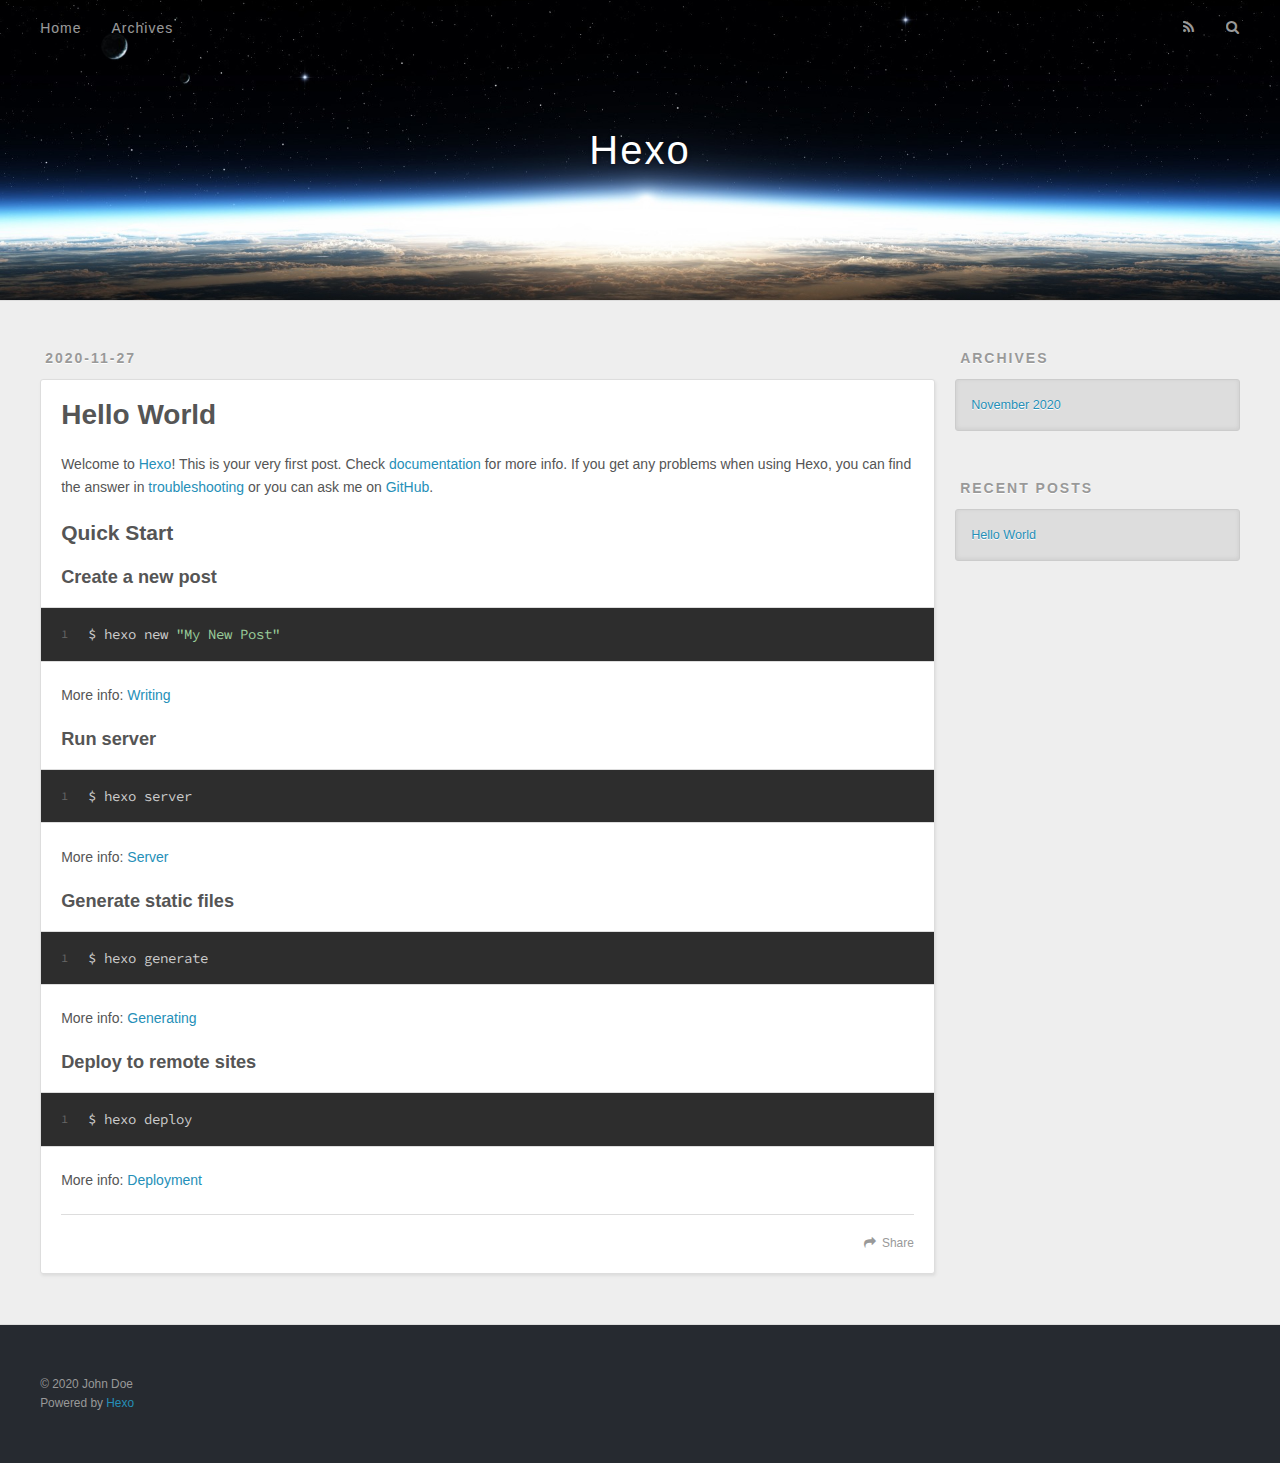
==== index.html @ a3abf8da "Site updated: 2020-11-27 11:47:50" ====
<!DOCTYPE html>
<html>
<head>
  <meta charset="utf-8">
  

  
  <title>Hexo</title>
  <meta name="viewport" content="width=device-width, initial-scale=1, maximum-scale=1">
  <meta property="og:type" content="website">
<meta property="og:title" content="Hexo">
<meta property="og:url" content="http://example.com/index.html">
<meta property="og:site_name" content="Hexo">
<meta property="og:locale" content="en_US">
<meta property="article:author" content="John Doe">
<meta name="twitter:card" content="summary">
  
    <link rel="alternate" href="/atom.xml" title="Hexo" type="application/atom+xml">
  
  
    <link rel="icon" href="/favicon.png">
  
  
    <link href="//fonts.googleapis.com/css?family=Source+Code+Pro" rel="stylesheet" type="text/css">
  
  
<link rel="stylesheet" href="/css/style.css">

<meta name="generator" content="Hexo 5.2.0"></head>

<body>
  <div id="container">
    <div id="wrap">
      <header id="header">
  <div id="banner"></div>
  <div id="header-outer" class="outer">
    <div id="header-title" class="inner">
      <h1 id="logo-wrap">
        <a href="/" id="logo">Hexo</a>
      </h1>
      
    </div>
    <div id="header-inner" class="inner">
      <nav id="main-nav">
        <a id="main-nav-toggle" class="nav-icon"></a>
        
          <a class="main-nav-link" href="/">Home</a>
        
          <a class="main-nav-link" href="/archives">Archives</a>
        
      </nav>
      <nav id="sub-nav">
        
          <a id="nav-rss-link" class="nav-icon" href="/atom.xml" title="RSS Feed"></a>
        
        <a id="nav-search-btn" class="nav-icon" title="Search"></a>
      </nav>
      <div id="search-form-wrap">
        <form action="//google.com/search" method="get" accept-charset="UTF-8" class="search-form"><input type="search" name="q" class="search-form-input" placeholder="Search"><button type="submit" class="search-form-submit">&#xF002;</button><input type="hidden" name="sitesearch" value="http://example.com"></form>
      </div>
    </div>
  </div>
</header>
      <div class="outer">
        <section id="main">
  
    <article id="post-hello-world" class="article article-type-post" itemscope itemprop="blogPost">
  <div class="article-meta">
    <a href="/2020/11/27/hello-world/" class="article-date">
  <time datetime="2020-11-27T03:25:18.544Z" itemprop="datePublished">2020-11-27</time>
</a>
    
  </div>
  <div class="article-inner">
    
    
      <header class="article-header">
        
  
    <h1 itemprop="name">
      <a class="article-title" href="/2020/11/27/hello-world/">Hello World</a>
    </h1>
  

      </header>
    
    <div class="article-entry" itemprop="articleBody">
      
        <p>Welcome to <a target="_blank" rel="noopener" href="https://hexo.io/">Hexo</a>! This is your very first post. Check <a target="_blank" rel="noopener" href="https://hexo.io/docs/">documentation</a> for more info. If you get any problems when using Hexo, you can find the answer in <a target="_blank" rel="noopener" href="https://hexo.io/docs/troubleshooting.html">troubleshooting</a> or you can ask me on <a target="_blank" rel="noopener" href="https://github.com/hexojs/hexo/issues">GitHub</a>.</p>
<h2 id="Quick-Start"><a href="#Quick-Start" class="headerlink" title="Quick Start"></a>Quick Start</h2><h3 id="Create-a-new-post"><a href="#Create-a-new-post" class="headerlink" title="Create a new post"></a>Create a new post</h3><figure class="highlight bash"><table><tr><td class="gutter"><pre><span class="line">1</span><br></pre></td><td class="code"><pre><span class="line">$ hexo new <span class="string">&quot;My New Post&quot;</span></span><br></pre></td></tr></table></figure>

<p>More info: <a target="_blank" rel="noopener" href="https://hexo.io/docs/writing.html">Writing</a></p>
<h3 id="Run-server"><a href="#Run-server" class="headerlink" title="Run server"></a>Run server</h3><figure class="highlight bash"><table><tr><td class="gutter"><pre><span class="line">1</span><br></pre></td><td class="code"><pre><span class="line">$ hexo server</span><br></pre></td></tr></table></figure>

<p>More info: <a target="_blank" rel="noopener" href="https://hexo.io/docs/server.html">Server</a></p>
<h3 id="Generate-static-files"><a href="#Generate-static-files" class="headerlink" title="Generate static files"></a>Generate static files</h3><figure class="highlight bash"><table><tr><td class="gutter"><pre><span class="line">1</span><br></pre></td><td class="code"><pre><span class="line">$ hexo generate</span><br></pre></td></tr></table></figure>

<p>More info: <a target="_blank" rel="noopener" href="https://hexo.io/docs/generating.html">Generating</a></p>
<h3 id="Deploy-to-remote-sites"><a href="#Deploy-to-remote-sites" class="headerlink" title="Deploy to remote sites"></a>Deploy to remote sites</h3><figure class="highlight bash"><table><tr><td class="gutter"><pre><span class="line">1</span><br></pre></td><td class="code"><pre><span class="line">$ hexo deploy</span><br></pre></td></tr></table></figure>

<p>More info: <a target="_blank" rel="noopener" href="https://hexo.io/docs/one-command-deployment.html">Deployment</a></p>

      
    </div>
    <footer class="article-footer">
      <a data-url="http://example.com/2020/11/27/hello-world/" data-id="ckhzpfu6b0000r4vs1lmngkfv" class="article-share-link">Share</a>
      
      
    </footer>
  </div>
  
</article>


  


</section>
        
          <aside id="sidebar">
  
    

  
    

  
    
  
    
  <div class="widget-wrap">
    <h3 class="widget-title">Archives</h3>
    <div class="widget">
      <ul class="archive-list"><li class="archive-list-item"><a class="archive-list-link" href="/archives/2020/11/">November 2020</a></li></ul>
    </div>
  </div>


  
    
  <div class="widget-wrap">
    <h3 class="widget-title">Recent Posts</h3>
    <div class="widget">
      <ul>
        
          <li>
            <a href="/2020/11/27/hello-world/">Hello World</a>
          </li>
        
      </ul>
    </div>
  </div>

  
</aside>
        
      </div>
      <footer id="footer">
  
  <div class="outer">
    <div id="footer-info" class="inner">
      &copy; 2020 John Doe<br>
      Powered by <a href="http://hexo.io/" target="_blank">Hexo</a>
    </div>
  </div>
</footer>
    </div>
    <nav id="mobile-nav">
  
    <a href="/" class="mobile-nav-link">Home</a>
  
    <a href="/archives" class="mobile-nav-link">Archives</a>
  
</nav>
    

<script src="//ajax.googleapis.com/ajax/libs/jquery/2.0.3/jquery.min.js"></script>


  
<link rel="stylesheet" href="/fancybox/jquery.fancybox.css">

  
<script src="/fancybox/jquery.fancybox.pack.js"></script>




<script src="/js/script.js"></script>




  </div>
</body>
</html>
---- css/style.css ----
body {
  width: 100%;
}
body:before,
body:after {
  content: "";
  display: table;
}
body:after {
  clear: both;
}
html,
body,
div,
span,
applet,
object,
iframe,
h1,
h2,
h3,
h4,
h5,
h6,
p,
blockquote,
pre,
a,
abbr,
acronym,
address,
big,
cite,
code,
del,
dfn,
em,
img,
ins,
kbd,
q,
s,
samp,
small,
strike,
strong,
sub,
sup,
tt,
var,
dl,
dt,
dd,
ol,
ul,
li,
fieldset,
form,
label,
legend,
table,
caption,
tbody,
tfoot,
thead,
tr,
th,
td {
  margin: 0;
  padding: 0;
  border: 0;
  outline: 0;
  font-weight: inherit;
  font-style: inherit;
  font-family: inherit;
  font-size: 100%;
  vertical-align: baseline;
}
body {
  line-height: 1;
  color: #000;
  background: #fff;
}
ol,
ul {
  list-style: none;
}
table {
  border-collapse: separate;
  border-spacing: 0;
  vertical-align: middle;
}
caption,
th,
td {
  text-align: left;
  font-weight: normal;
  vertical-align: middle;
}
a img {
  border: none;
}
input,
button {
  margin: 0;
  padding: 0;
}
input::-moz-focus-inner,
button::-moz-focus-inner {
  border: 0;
  padding: 0;
}
@font-face {
  font-family: FontAwesome;
  font-style: normal;
  font-weight: normal;
  src: url("fonts/fontawesome-webfont.eot?v=#4.0.3");
  src: url("fonts/fontawesome-webfont.eot?#iefix&v=#4.0.3") format("embedded-opentype"), url("fonts/fontawesome-webfont.woff?v=#4.0.3") format("woff"), url("fonts/fontawesome-webfont.ttf?v=#4.0.3") format("truetype"), url("fonts/fontawesome-webfont.svg#fontawesomeregular?v=#4.0.3") format("svg");
}
html,
body,
#container {
  height: 100%;
}
body {
  background: #eee;
  font: 14px -apple-system, BlinkMacSystemFont, "Segoe UI", "Roboto", "Oxygen", "Ubuntu", "Cantarell", "Fira Sans", "Droid Sans", "Helvetica Neue", sans-serif;
  -webkit-text-size-adjust: 100%;
}
.outer {
  max-width: 1220px;
  margin: 0 auto;
  padding: 0 20px;
}
.outer:before,
.outer:after {
  content: "";
  display: table;
}
.outer:after {
  clear: both;
}
.inner {
  display: inline;
  float: left;
  width: 98.33333333333333%;
  margin: 0 0.833333333333333%;
}
.left,
.alignleft {
  float: left;
}
.right,
.alignright {
  float: right;
}
.clear {
  clear: both;
}
#container {
  position: relative;
}
.mobile-nav-on {
  overflow: hidden;
}
#wrap {
  height: 100%;
  width: 100%;
  position: absolute;
  top: 0;
  left: 0;
  -webkit-transition: 0.2s ease-out;
  -moz-transition: 0.2s ease-out;
  -ms-transition: 0.2s ease-out;
  transition: 0.2s ease-out;
  z-index: 1;
  background: #eee;
}
.mobile-nav-on #wrap {
  left: 280px;
}
@media screen and (min-width: 768px) {
  #main {
    display: inline;
    float: left;
    width: 73.33333333333333%;
    margin: 0 0.833333333333333%;
  }
}
.article-date,
.article-category-link,
.archive-year,
.widget-title {
  text-decoration: none;
  text-transform: uppercase;
  letter-spacing: 2px;
  color: #999;
  margin-bottom: 1em;
  margin-left: 5px;
  line-height: 1em;
  text-shadow: 0 1px #fff;
  font-weight: bold;
}
.article-inner,
.archive-article-inner {
  background: #fff;
  -webkit-box-shadow: 1px 2px 3px #ddd;
  box-shadow: 1px 2px 3px #ddd;
  border: 1px solid #ddd;
  border-radius: 3px;
}
.article-entry h1,
.widget h1 {
  font-size: 2em;
}
.article-entry h2,
.widget h2 {
  font-size: 1.5em;
}
.article-entry h3,
.widget h3 {
  font-size: 1.3em;
}
.article-entry h4,
.widget h4 {
  font-size: 1.2em;
}
.article-entry h5,
.widget h5 {
  font-size: 1em;
}
.article-entry h6,
.widget h6 {
  font-size: 1em;
  color: #999;
}
.article-entry hr,
.widget hr {
  border: 1px dashed #ddd;
}
.article-entry strong,
.widget strong {
  font-weight: bold;
}
.article-entry em,
.widget em,
.article-entry cite,
.widget cite {
  font-style: italic;
}
.article-entry sup,
.widget sup,
.article-entry sub,
.widget sub {
  font-size: 0.75em;
  line-height: 0;
  position: relative;
  vertical-align: baseline;
}
.article-entry sup,
.widget sup {
  top: -0.5em;
}
.article-entry sub,
.widget sub {
  bottom: -0.2em;
}
.article-entry small,
.widget small {
  font-size: 0.85em;
}
.article-entry acronym,
.widget acronym,
.article-entry abbr,
.widget abbr {
  border-bottom: 1px dotted;
}
.article-entry ul,
.widget ul,
.article-entry ol,
.widget ol,
.article-entry dl,
.widget dl {
  margin: 0 20px;
  line-height: 1.6em;
}
.article-entry ul ul,
.widget ul ul,
.article-entry ol ul,
.widget ol ul,
.article-entry ul ol,
.widget ul ol,
.article-entry ol ol,
.widget ol ol {
  margin-top: 0;
  margin-bottom: 0;
}
.article-entry ul,
.widget ul {
  list-style: disc;
}
.article-entry ol,
.widget ol {
  list-style: decimal;
}
.article-entry dt,
.widget dt {
  font-weight: bold;
}
#header {
  height: 300px;
  position: relative;
  border-bottom: 1px solid #ddd;
}
#header:before,
#header:after {
  content: "";
  position: absolute;
  left: 0;
  right: 0;
  height: 40px;
}
#header:before {
  top: 0;
  background: -webkit-linear-gradient(rgba(0,0,0,0.2), transparent);
  background: -moz-linear-gradient(rgba(0,0,0,0.2), transparent);
  background: -ms-linear-gradient(rgba(0,0,0,0.2), transparent);
  background: linear-gradient(rgba(0,0,0,0.2), transparent);
}
#header:after {
  bottom: 0;
  background: -webkit-linear-gradient(transparent, rgba(0,0,0,0.2));
  background: -moz-linear-gradient(transparent, rgba(0,0,0,0.2));
  background: -ms-linear-gradient(transparent, rgba(0,0,0,0.2));
  background: linear-gradient(transparent, rgba(0,0,0,0.2));
}
#header-outer {
  height: 100%;
  position: relative;
}
#header-inner {
  position: relative;
  overflow: hidden;
}
#banner {
  position: absolute;
  top: 0;
  left: 0;
  width: 100%;
  height: 100%;
  background: url("images/banner.jpg") center #000;
  -webkit-background-size: cover;
  -moz-background-size: cover;
  background-size: cover;
  z-index: -1;
}
#header-title {
  text-align: center;
  height: 40px;
  position: absolute;
  top: 50%;
  left: 0;
  margin-top: -20px;
}
#logo,
#subtitle {
  text-decoration: none;
  color: #fff;
  font-weight: 300;
  text-shadow: 0 1px 4px rgba(0,0,0,0.3);
}
#logo {
  font-size: 40px;
  line-height: 40px;
  letter-spacing: 2px;
}
#subtitle {
  font-size: 16px;
  line-height: 16px;
  letter-spacing: 1px;
}
#subtitle-wrap {
  margin-top: 16px;
}
#main-nav {
  float: left;
  margin-left: -15px;
}
.nav-icon,
.main-nav-link {
  float: left;
  color: #fff;
  opacity: 0.6;
  text-decoration: none;
  text-shadow: 0 1px rgba(0,0,0,0.2);
  -webkit-transition: opacity 0.2s;
  -moz-transition: opacity 0.2s;
  -ms-transition: opacity 0.2s;
  transition: opacity 0.2s;
  display: block;
  padding: 20px 15px;
}
.nav-icon:hover,
.main-nav-link:hover {
  opacity: 1;
}
.nav-icon {
  font-family: FontAwesome;
  text-align: center;
  font-size: 14px;
  width: 14px;
  height: 14px;
  padding: 20px 15px;
  position: relative;
  cursor: pointer;
}
.main-nav-link {
  font-weight: 300;
  letter-spacing: 1px;
}
@media screen and (max-width: 479px) {
  .main-nav-link {
    display: none;
  }
}
#main-nav-toggle {
  display: none;
}
#main-nav-toggle:before {
  content: "\f0c9";
}
@media screen and (max-width: 479px) {
  #main-nav-toggle {
    display: block;
  }
}
#sub-nav {
  float: right;
  margin-right: -15px;
}
#nav-rss-link:before {
  content: "\f09e";
}
#nav-search-btn:before {
  content: "\f002";
}
#search-form-wrap {
  position: absolute;
  top: 15px;
  width: 150px;
  height: 30px;
  right: -150px;
  opacity: 0;
  -webkit-transition: 0.2s ease-out;
  -moz-transition: 0.2s ease-out;
  -ms-transition: 0.2s ease-out;
  transition: 0.2s ease-out;
}
#search-form-wrap.on {
  opacity: 1;
  right: 0;
}
@media screen and (max-width: 479px) {
  #search-form-wrap {
    width: 100%;
    right: -100%;
  }
}
.search-form {
  position: absolute;
  top: 0;
  left: 0;
  right: 0;
  background: #fff;
  padding: 5px 15px;
  border-radius: 15px;
  -webkit-box-shadow: 0 0 10px rgba(0,0,0,0.3);
  box-shadow: 0 0 10px rgba(0,0,0,0.3);
}
.search-form-input {
  border: none;
  background: none;
  color: #555;
  width: 100%;
  font: 13px -apple-system, BlinkMacSystemFont, "Segoe UI", "Roboto", "Oxygen", "Ubuntu", "Cantarell", "Fira Sans", "Droid Sans", "Helvetica Neue", sans-serif;
  outline: none;
}
.search-form-input::-webkit-search-results-decoration,
.search-form-input::-webkit-search-cancel-button {
  -webkit-appearance: none;
}
.search-form-submit {
  position: absolute;
  top: 50%;
  right: 10px;
  margin-top: -7px;
  font: 13px FontAwesome;
  border: none;
  background: none;
  color: #bbb;
  cursor: pointer;
}
.search-form-submit:hover,
.search-form-submit:focus {
  color: #777;
}
.article {
  margin: 50px 0;
}
.article-inner {
  overflow: hidden;
}
.article-meta:before,
.article-meta:after {
  content: "";
  display: table;
}
.article-meta:after {
  clear: both;
}
.article-date {
  float: left;
}
.article-category {
  float: left;
  line-height: 1em;
  color: #ccc;
  text-shadow: 0 1px #fff;
  margin-left: 8px;
}
.article-category:before {
  content: "\2022";
}
.article-category-link {
  margin: 0 12px 1em;
}
.article-header {
  padding: 20px 20px 0;
}
.article-title {
  text-decoration: none;
  font-size: 2em;
  font-weight: bold;
  color: #555;
  line-height: 1.1em;
  -webkit-transition: color 0.2s;
  -moz-transition: color 0.2s;
  -ms-transition: color 0.2s;
  transition: color 0.2s;
}
a.article-title:hover {
  color: #258fb8;
}
.article-entry {
  color: #555;
  padding: 0 20px;
}
.article-entry:before,
.article-entry:after {
  content: "";
  display: table;
}
.article-entry:after {
  clear: both;
}
.article-entry p,
.article-entry table {
  line-height: 1.6em;
  margin: 1.6em 0;
}
.article-entry h1,
.article-entry h2,
.article-entry h3,
.article-entry h4,
.article-entry h5,
.article-entry h6 {
  font-weight: bold;
}
.article-entry h1,
.article-entry h2,
.article-entry h3,
.article-entry h4,
.article-entry h5,
.article-entry h6 {
  line-height: 1.1em;
  margin: 1.1em 0;
}
.article-entry a {
  color: #258fb8;
  text-decoration: none;
}
.article-entry a:hover {
  text-decoration: underline;
}
.article-entry ul,
.article-entry ol,
.article-entry dl {
  margin-top: 1.6em;
  margin-bottom: 1.6em;
}
.article-entry img,
.article-entry video {
  max-width: 100%;
  height: auto;
  display: block;
  margin: auto;
}
.article-entry iframe {
  border: none;
}
.article-entry table {
  width: 100%;
  border-collapse: collapse;
  border-spacing: 0;
}
.article-entry th {
  font-weight: bold;
  border-bottom: 3px solid #ddd;
  padding-bottom: 0.5em;
}
.article-entry td {
  border-bottom: 1px solid #ddd;
  padding: 10px 0;
}
.article-entry blockquote {
  font-family: Georgia, "Times New Roman", serif;
  font-size: 1.4em;
  margin: 1.6em 20px;
  text-align: center;
}
.article-entry blockquote footer {
  font-size: 14px;
  margin: 1.6em 0;
  font-family: -apple-system, BlinkMacSystemFont, "Segoe UI", "Roboto", "Oxygen", "Ubuntu", "Cantarell", "Fira Sans", "Droid Sans", "Helvetica Neue", sans-serif;
}
.article-entry blockquote footer cite:before {
  content: "—";
  padding: 0 0.5em;
}
.article-entry .pullquote {
  text-align: left;
  width: 45%;
  margin: 0;
}
.article-entry .pullquote.left {
  margin-left: 0.5em;
  margin-right: 1em;
}
.article-entry .pullquote.right {
  margin-right: 0.5em;
  margin-left: 1em;
}
.article-entry .caption {
  color: #999;
  display: block;
  font-size: 0.9em;
  margin-top: 0.5em;
  position: relative;
  text-align: center;
}
.article-entry .video-container {
  position: relative;
  padding-top: 56.25%;
  height: 0;
  overflow: hidden;
}
.article-entry .video-container iframe,
.article-entry .video-container object,
.article-entry .video-container embed {
  position: absolute;
  top: 0;
  left: 0;
  width: 100%;
  height: 100%;
  margin-top: 0;
}
.article-more-link a {
  display: inline-block;
  line-height: 1em;
  padding: 6px 15px;
  border-radius: 15px;
  background: #eee;
  color: #999;
  text-shadow: 0 1px #fff;
  text-decoration: none;
}
.article-more-link a:hover {
  background: #258fb8;
  color: #fff;
  text-decoration: none;
  text-shadow: 0 1px #1e7293;
}
.article-footer {
  font-size: 0.85em;
  line-height: 1.6em;
  border-top: 1px solid #ddd;
  padding-top: 1.6em;
  margin: 0 20px 20px;
}
.article-footer:before,
.article-footer:after {
  content: "";
  display: table;
}
.article-footer:after {
  clear: both;
}
.article-footer a {
  color: #999;
  text-decoration: none;
}
.article-footer a:hover {
  color: #555;
}
.article-tag-list-item {
  float: left;
  margin-right: 10px;
}
.article-tag-list-link:before {
  content: "#";
}
.article-comment-link {
  float: right;
}
.article-comment-link:before {
  content: "\f075";
  font-family: FontAwesome;
  padding-right: 8px;
}
.article-share-link {
  cursor: pointer;
  float: right;
  margin-left: 20px;
}
.article-share-link:before {
  content: "\f064";
  font-family: FontAwesome;
  padding-right: 6px;
}
#article-nav {
  position: relative;
}
#article-nav:before,
#article-nav:after {
  content: "";
  display: table;
}
#article-nav:after {
  clear: both;
}
@media screen and (min-width: 768px) {
  #article-nav {
    margin: 50px 0;
  }
  #article-nav:before {
    width: 8px;
    height: 8px;
    position: absolute;
    top: 50%;
    left: 50%;
    margin-top: -4px;
    margin-left: -4px;
    content: "";
    border-radius: 50%;
    background: #ddd;
    -webkit-box-shadow: 0 1px 2px #fff;
    box-shadow: 0 1px 2px #fff;
  }
}
.article-nav-link-wrap {
  text-decoration: none;
  text-shadow: 0 1px #fff;
  color: #999;
  -webkit-box-sizing: border-box;
  -moz-box-sizing: border-box;
  box-sizing: border-box;
  margin-top: 50px;
  text-align: center;
  display: block;
}
.article-nav-link-wrap:hover {
  color: #555;
}
@media screen and (min-width: 768px) {
  .article-nav-link-wrap {
    width: 50%;
    margin-top: 0;
  }
}
@media screen and (min-width: 768px) {
  #article-nav-newer {
    float: left;
    text-align: right;
    padding-right: 20px;
  }
}
@media screen and (min-width: 768px) {
  #article-nav-older {
    float: right;
    text-align: left;
    padding-left: 20px;
  }
}
.article-nav-caption {
  text-transform: uppercase;
  letter-spacing: 2px;
  color: #ddd;
  line-height: 1em;
  font-weight: bold;
}
#article-nav-newer .article-nav-caption {
  margin-right: -2px;
}
.article-nav-title {
  font-size: 0.85em;
  line-height: 1.6em;
  margin-top: 0.5em;
}
.article-share-box {
  position: absolute;
  display: none;
  background: #fff;
  -webkit-box-shadow: 1px 2px 10px rgba(0,0,0,0.2);
  box-shadow: 1px 2px 10px rgba(0,0,0,0.2);
  border-radius: 3px;
  margin-left: -145px;
  overflow: hidden;
  z-index: 1;
}
.article-share-box.on {
  display: block;
}
.article-share-input {
  width: 100%;
  background: none;
  -webkit-box-sizing: border-box;
  -moz-box-sizing: border-box;
  box-sizing: border-box;
  font: 14px -apple-system, BlinkMacSystemFont, "Segoe UI", "Roboto", "Oxygen", "Ubuntu", "Cantarell", "Fira Sans", "Droid Sans", "Helvetica Neue", sans-serif;
  padding: 0 15px;
  color: #555;
  outline: none;
  border: 1px solid #ddd;
  border-radius: 3px 3px 0 0;
  height: 36px;
  line-height: 36px;
}
.article-share-links {
  background: #eee;
}
.article-share-links:before,
.article-share-links:after {
  content: "";
  display: table;
}
.article-share-links:after {
  clear: both;
}
.article-share-twitter,
.article-share-facebook,
.article-share-pinterest,
.article-share-google {
  width: 50px;
  height: 36px;
  display: block;
  float: left;
  position: relative;
  color: #999;
  text-shadow: 0 1px #fff;
}
.article-share-twitter:before,
.article-share-facebook:before,
.article-share-pinterest:before,
.article-share-google:before {
  font-size: 20px;
  font-family: FontAwesome;
  width: 20px;
  height: 20px;
  position: absolute;
  top: 50%;
  left: 50%;
  margin-top: -10px;
  margin-left: -10px;
  text-align: center;
}
.article-share-twitter:hover,
.article-share-facebook:hover,
.article-share-pinterest:hover,
.article-share-google:hover {
  color: #fff;
}
.article-share-twitter:before {
  content: "\f099";
}
.article-share-twitter:hover {
  background: #00aced;
  text-shadow: 0 1px #008abe;
}
.article-share-facebook:before {
  content: "\f09a";
}
.article-share-facebook:hover {
  background: #3b5998;
  text-shadow: 0 1px #2f477a;
}
.article-share-pinterest:before {
  content: "\f0d2";
}
.article-share-pinterest:hover {
  background: #cb2027;
  text-shadow: 0 1px #a21a1f;
}
.article-share-google:before {
  content: "\f0d5";
}
.article-share-google:hover {
  background: #dd4b39;
  text-shadow: 0 1px #be3221;
}
.article-gallery {
  background: #000;
  position: relative;
}
.article-gallery-photos {
  position: relative;
  overflow: hidden;
}
.article-gallery-img {
  display: none;
  max-width: 100%;
}
.article-gallery-img:first-child {
  display: block;
}
.article-gallery-img.loaded {
  position: absolute;
  display: block;
}
.article-gallery-img img {
  display: block;
  max-width: 100%;
  margin: 0 auto;
}
#comments {
  background: #fff;
  -webkit-box-shadow: 1px 2px 3px #ddd;
  box-shadow: 1px 2px 3px #ddd;
  padding: 20px;
  border: 1px solid #ddd;
  border-radius: 3px;
  margin: 50px 0;
}
#comments a {
  color: #258fb8;
}
.archives-wrap {
  margin: 50px 0;
}
.archives:before,
.archives:after {
  content: "";
  display: table;
}
.archives:after {
  clear: both;
}
.archive-year-wrap {
  margin-bottom: 1em;
}
.archives {
  -webkit-column-gap: 10px;
  -moz-column-gap: 10px;
  column-gap: 10px;
}
@media screen and (min-width: 480px) and (max-width: 767px) {
  .archives {
    -webkit-column-count: 2;
    -moz-column-count: 2;
    column-count: 2;
  }
}
@media screen and (min-width: 768px) {
  .archives {
    -webkit-column-count: 3;
    -moz-column-count: 3;
    column-count: 3;
  }
}
.archive-article {
  -webkit-column-break-inside: avoid;
  page-break-inside: avoid;
  overflow: hidden;
  break-inside: avoid-column;
}
.archive-article-inner {
  padding: 10px;
  margin-bottom: 15px;
}
.archive-article-title {
  text-decoration: none;
  font-weight: bold;
  color: #555;
  -webkit-transition: color 0.2s;
  -moz-transition: color 0.2s;
  -ms-transition: color 0.2s;
  transition: color 0.2s;
  line-height: 1.6em;
}
.archive-article-title:hover {
  color: #258fb8;
}
.archive-article-footer {
  margin-top: 1em;
}
.archive-article-date {
  color: #999;
  text-decoration: none;
  font-size: 0.85em;
  line-height: 1em;
  margin-bottom: 0.5em;
  display: block;
}
#page-nav {
  margin: 50px auto;
  background: #fff;
  -webkit-box-shadow: 1px 2px 3px #ddd;
  box-shadow: 1px 2px 3px #ddd;
  border: 1px solid #ddd;
  border-radius: 3px;
  text-align: center;
  color: #999;
  overflow: hidden;
}
#page-nav:before,
#page-nav:after {
  content: "";
  display: table;
}
#page-nav:after {
  clear: both;
}
#page-nav a,
#page-nav span {
  padding: 10px 20px;
  line-height: 1;
  height: 2ex;
}
#page-nav a {
  color: #999;
  text-decoration: none;
}
#page-nav a:hover {
  background: #999;
  color: #fff;
}
#page-nav .prev {
  float: left;
}
#page-nav .next {
  float: right;
}
#page-nav .page-number {
  display: inline-block;
}
@media screen and (max-width: 479px) {
  #page-nav .page-number {
    display: none;
  }
}
#page-nav .current {
  color: #555;
  font-weight: bold;
}
#page-nav .space {
  color: #ddd;
}
#footer {
  background: #262a30;
  padding: 50px 0;
  border-top: 1px solid #ddd;
  color: #999;
}
#footer a {
  color: #258fb8;
  text-decoration: none;
}
#footer a:hover {
  text-decoration: underline;
}
#footer-info {
  line-height: 1.6em;
  font-size: 0.85em;
}
.article-entry pre,
.article-entry .highlight {
  background: #2d2d2d;
  margin: 0 -20px;
  padding: 15px 20px;
  border-style: solid;
  border-color: #ddd;
  border-width: 1px 0;
  overflow: auto;
  color: #ccc;
  line-height: 22.400000000000002px;
}
.article-entry .highlight .gutter pre,
.article-entry .gist .gist-file .gist-data .line-numbers {
  color: #666;
  font-size: 0.85em;
}
.article-entry pre,
.article-entry code {
  font-family: "Source Code Pro", Consolas, Monaco, Menlo, Consolas, monospace;
}
.article-entry code {
  background: #eee;
  text-shadow: 0 1px #fff;
  padding: 0 0.3em;
}
.article-entry pre code {
  background: none;
  text-shadow: none;
  padding: 0;
}
.article-entry .highlight pre {
  border: none;
  margin: 0;
  padding: 0;
}
.article-entry .highlight table {
  margin: 0;
  width: auto;
}
.article-entry .highlight td {
  border: none;
  padding: 0;
}
.article-entry .highlight figcaption {
  font-size: 0.85em;
  color: #999;
  line-height: 1em;
  margin-bottom: 1em;
}
.article-entry .highlight figcaption:before,
.article-entry .highlight figcaption:after {
  content: "";
  display: table;
}
.article-entry .highlight figcaption:after {
  clear: both;
}
.article-entry .highlight figcaption a {
  float: right;
}
.article-entry .highlight .gutter pre {
  text-align: right;
  padding-right: 20px;
}
.article-entry .highlight .line {
  height: 22.400000000000002px;
}
.article-entry .highlight .line.marked {
  background: #515151;
}
.article-entry .gist {
  margin: 0 -20px;
  border-style: solid;
  border-color: #ddd;
  border-width: 1px 0;
  background: #2d2d2d;
  padding: 15px 20px 15px 0;
}
.article-entry .gist .gist-file {
  border: none;
  font-family: "Source Code Pro", Consolas, Monaco, Menlo, Consolas, monospace;
  margin: 0;
}
.article-entry .gist .gist-file .gist-data {
  background: none;
  border: none;
}
.article-entry .gist .gist-file .gist-data .line-numbers {
  background: none;
  border: none;
  padding: 0 20px 0 0;
}
.article-entry .gist .gist-file .gist-data .line-data {
  padding: 0 !important;
}
.article-entry .gist .gist-file .highlight {
  margin: 0;
  padding: 0;
  border: none;
}
.article-entry .gist .gist-file .gist-meta {
  background: #2d2d2d;
  color: #999;
  font: 0.85em -apple-system, BlinkMacSystemFont, "Segoe UI", "Roboto", "Oxygen", "Ubuntu", "Cantarell", "Fira Sans", "Droid Sans", "Helvetica Neue", sans-serif;
  text-shadow: 0 0;
  padding: 0;
  margin-top: 1em;
  margin-left: 20px;
}
.article-entry .gist .gist-file .gist-meta a {
  color: #258fb8;
  font-weight: normal;
}
.article-entry .gist .gist-file .gist-meta a:hover {
  text-decoration: underline;
}
pre .comment,
pre .title {
  color: #999;
}
pre .variable,
pre .attribute,
pre .tag,
pre .regexp,
pre .ruby .constant,
pre .xml .tag .title,
pre .xml .pi,
pre .xml .doctype,
pre .html .doctype,
pre .css .id,
pre .css .class,
pre .css .pseudo {
  color: #f2777a;
}
pre .number,
pre .preprocessor,
pre .built_in,
pre .literal,
pre .params,
pre .constant {
  color: #f99157;
}
pre .class,
pre .ruby .class .title,
pre .css .rules .attribute {
  color: #9c9;
}
pre .string,
pre .value,
pre .inheritance,
pre .header,
pre .ruby .symbol,
pre .xml .cdata {
  color: #9c9;
}
pre .css .hexcolor {
  color: #6cc;
}
pre .function,
pre .python .decorator,
pre .python .title,
pre .ruby .function .title,
pre .ruby .title .keyword,
pre .perl .sub,
pre .javascript .title,
pre .coffeescript .title {
  color: #69c;
}
pre .keyword,
pre .javascript .function {
  color: #c9c;
}
@media screen and (max-width: 479px) {
  #mobile-nav {
    position: absolute;
    top: 0;
    left: 0;
    width: 280px;
    height: 100%;
    background: #191919;
    border-right: 1px solid #fff;
  }
}
@media screen and (max-width: 479px) {
  .mobile-nav-link {
    display: block;
    color: #999;
    text-decoration: none;
    padding: 15px 20px;
    font-weight: bold;
  }
  .mobile-nav-link:hover {
    color: #fff;
  }
}
@media screen and (min-width: 768px) {
  #sidebar {
    display: inline;
    float: left;
    width: 23.333333333333332%;
    margin: 0 0.833333333333333%;
  }
}
.widget-wrap {
  margin: 50px 0;
}
.widget {
  color: #777;
  text-shadow: 0 1px #fff;
  background: #ddd;
  -webkit-box-shadow: 0 -1px 4px #ccc inset;
  box-shadow: 0 -1px 4px #ccc inset;
  border: 1px solid #ccc;
  padding: 15px;
  border-radius: 3px;
}
.widget a {
  color: #258fb8;
  text-decoration: none;
}
.widget a:hover {
  text-decoration: underline;
}
.widget ul ul,
.widget ol ul,
.widget dl ul,
.widget ul ol,
.widget ol ol,
.widget dl ol,
.widget ul dl,
.widget ol dl,
.widget dl dl {
  margin-left: 15px;
  list-style: disc;
}
.widget {
  line-height: 1.6em;
  word-wrap: break-word;
  font-size: 0.9em;
}
.widget ul,
.widget ol {
  list-style: none;
  margin: 0;
}
.widget ul ul,
.widget ol ul,
.widget ul ol,
.widget ol ol {
  margin: 0 20px;
}
.widget ul ul,
.widget ol ul {
  list-style: disc;
}
.widget ul ol,
.widget ol ol {
  list-style: decimal;
}
.category-list-count,
.tag-list-count,
.archive-list-count {
  padding-left: 5px;
  color: #999;
  font-size: 0.85em;
}
.category-list-count:before,
.tag-list-count:before,
.archive-list-count:before {
  content: "(";
}
.category-list-count:after,
.tag-list-count:after,
.archive-list-count:after {
  content: ")";
}
.tagcloud a {
  margin-right: 5px;
  display: inline-block;
}
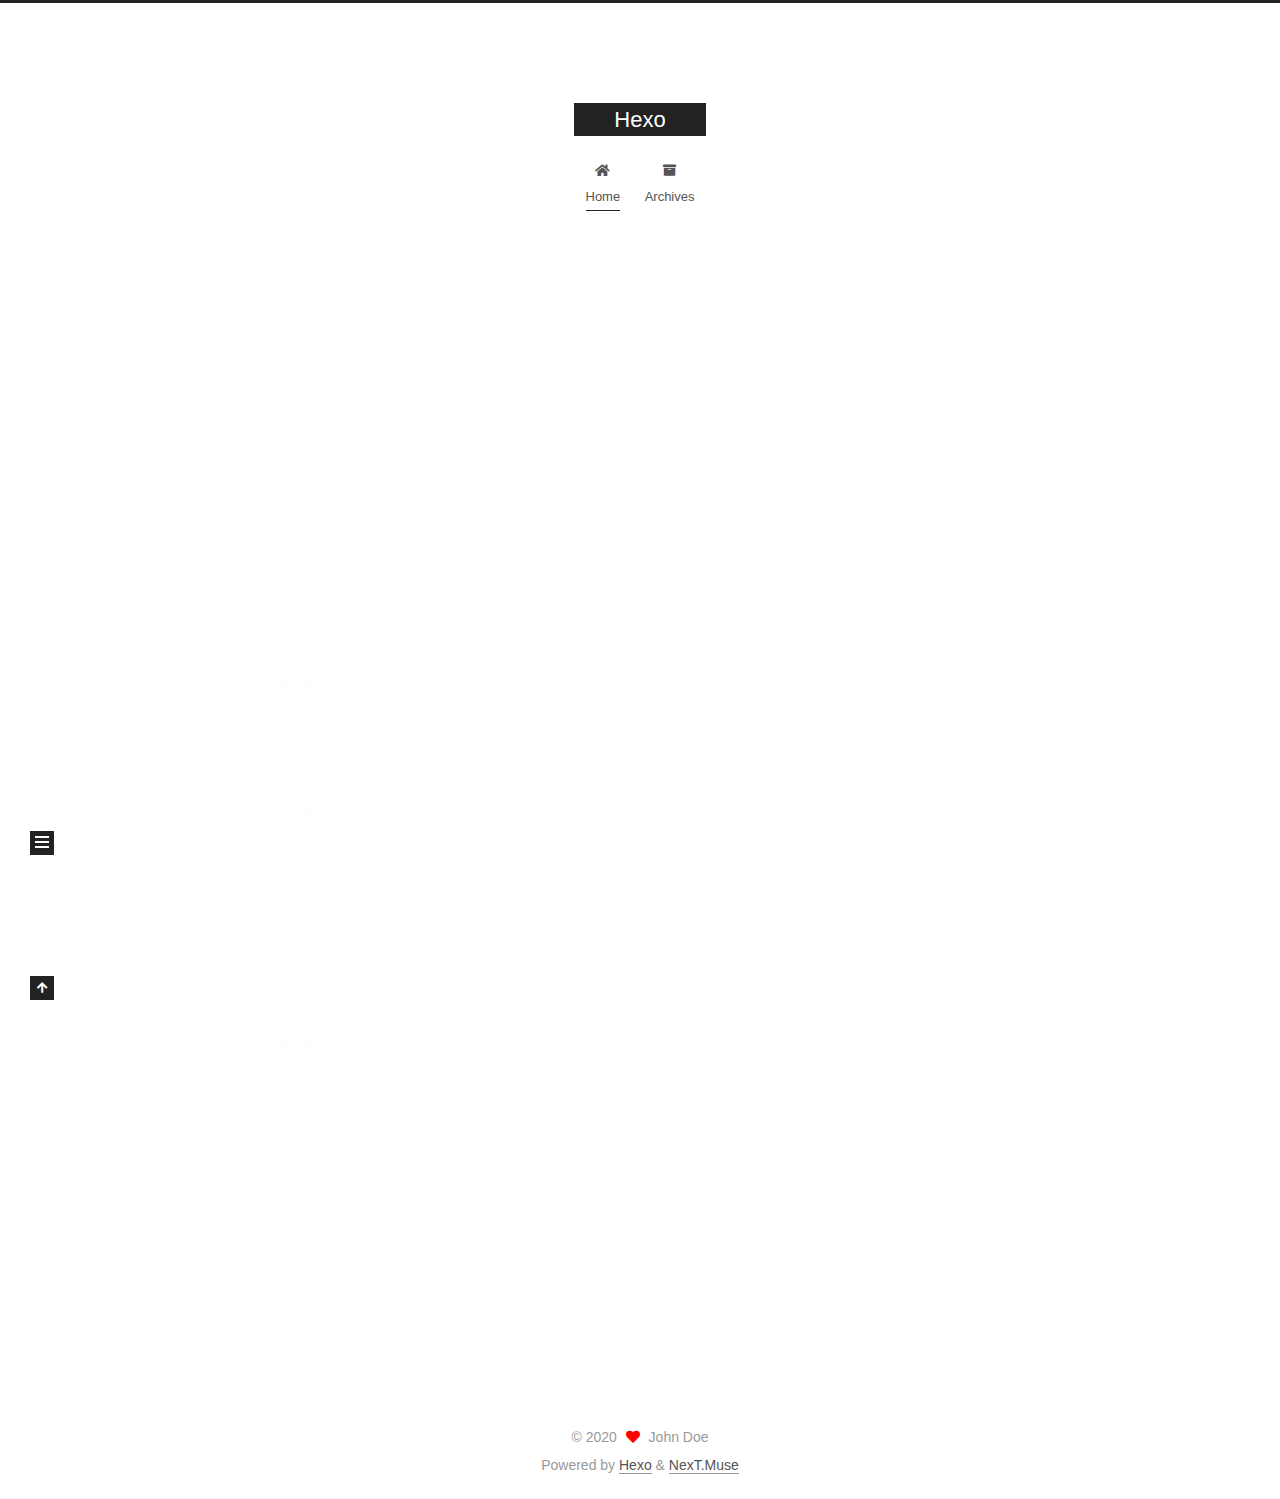
==== commit 0bef6a43: "Site updated: 2020-11-27 11:56:28" ====
--- a/index.html
+++ b/index.html
@@ -1,12 +1,25 @@
 <!DOCTYPE html>
-<html>
+<html lang="en">
 <head>
-  <meta charset="utf-8">
-  
-
-  
-  <title>Hexo</title>
-  <meta name="viewport" content="width=device-width, initial-scale=1, maximum-scale=1">
+  <meta charset="UTF-8">
+<meta name="viewport" content="width=device-width, initial-scale=1, maximum-scale=2">
+<meta name="theme-color" content="#222">
+<meta name="generator" content="Hexo 5.2.0">
+  <link rel="apple-touch-icon" sizes="180x180" href="/images/apple-touch-icon-next.png">
+  <link rel="icon" type="image/png" sizes="32x32" href="/images/favicon-32x32-next.png">
+  <link rel="icon" type="image/png" sizes="16x16" href="/images/favicon-16x16-next.png">
+  <link rel="mask-icon" href="/images/logo.svg" color="#222">
+
+<link rel="stylesheet" href="/css/main.css">
+
+
+<link rel="stylesheet" href="/lib/font-awesome/css/all.min.css">
+
+<script id="hexo-configurations">
+    var NexT = window.NexT || {};
+    var CONFIG = {"hostname":"example.com","root":"/","scheme":"Muse","version":"7.8.0","exturl":false,"sidebar":{"position":"left","display":"post","padding":18,"offset":12,"onmobile":false},"copycode":{"enable":false,"show_result":false,"style":null},"back2top":{"enable":true,"sidebar":false,"scrollpercent":false},"bookmark":{"enable":false,"color":"#222","save":"auto"},"fancybox":false,"mediumzoom":false,"lazyload":false,"pangu":false,"comments":{"style":"tabs","active":null,"storage":true,"lazyload":false,"nav":null},"algolia":{"hits":{"per_page":10},"labels":{"input_placeholder":"Search for Posts","hits_empty":"We didn't find any results for the search: ${query}","hits_stats":"${hits} results found in ${time} ms"}},"localsearch":{"enable":false,"trigger":"auto","top_n_per_article":1,"unescape":false,"preload":false},"motion":{"enable":true,"async":false,"transition":{"post_block":"fadeIn","post_header":"slideDownIn","post_body":"slideDownIn","coll_header":"slideLeftIn","sidebar":"slideUpIn"}}};
+  </script>
+
   <meta property="og:type" content="website">
 <meta property="og:title" content="Hexo">
 <meta property="og:url" content="http://example.com/index.html">
@@ -14,183 +27,343 @@
 <meta property="og:locale" content="en_US">
 <meta property="article:author" content="John Doe">
 <meta name="twitter:card" content="summary">
-  
-    <link rel="alternate" href="/atom.xml" title="Hexo" type="application/atom+xml">
-  
-  
-    <link rel="icon" href="/favicon.png">
-  
-  
-    <link href="//fonts.googleapis.com/css?family=Source+Code+Pro" rel="stylesheet" type="text/css">
-  
-  
-<link rel="stylesheet" href="/css/style.css">
-
-<meta name="generator" content="Hexo 5.2.0"></head>
-
-<body>
-  <div id="container">
-    <div id="wrap">
-      <header id="header">
-  <div id="banner"></div>
-  <div id="header-outer" class="outer">
-    <div id="header-title" class="inner">
-      <h1 id="logo-wrap">
-        <a href="/" id="logo">Hexo</a>
-      </h1>
+
+<link rel="canonical" href="http://example.com/">
+
+
+<script id="page-configurations">
+  // https://hexo.io/docs/variables.html
+  CONFIG.page = {
+    sidebar: "",
+    isHome : true,
+    isPost : false,
+    lang   : 'en'
+  };
+</script>
+
+  <title>Hexo</title>
+  
+
+
+
+
+
+
+  <noscript>
+  <style>
+  .use-motion .brand,
+  .use-motion .menu-item,
+  .sidebar-inner,
+  .use-motion .post-block,
+  .use-motion .pagination,
+  .use-motion .comments,
+  .use-motion .post-header,
+  .use-motion .post-body,
+  .use-motion .collection-header { opacity: initial; }
+
+  .use-motion .site-title,
+  .use-motion .site-subtitle {
+    opacity: initial;
+    top: initial;
+  }
+
+  .use-motion .logo-line-before i { left: initial; }
+  .use-motion .logo-line-after i { right: initial; }
+  </style>
+</noscript>
+
+</head>
+
+<body itemscope itemtype="http://schema.org/WebPage">
+  <div class="container use-motion">
+    <div class="headband"></div>
+
+    <header class="header" itemscope itemtype="http://schema.org/WPHeader">
+      <div class="header-inner"><div class="site-brand-container">
+  <div class="site-nav-toggle">
+    <div class="toggle" aria-label="Toggle navigation bar">
+      <span class="toggle-line toggle-line-first"></span>
+      <span class="toggle-line toggle-line-middle"></span>
+      <span class="toggle-line toggle-line-last"></span>
+    </div>
+  </div>
+
+  <div class="site-meta">
+
+    <a href="/" class="brand" rel="start">
+      <span class="logo-line-before"><i></i></span>
+      <h1 class="site-title">Hexo</h1>
+      <span class="logo-line-after"><i></i></span>
+    </a>
+  </div>
+
+  <div class="site-nav-right">
+    <div class="toggle popup-trigger">
+    </div>
+  </div>
+</div>
+
+
+
+
+<nav class="site-nav">
+  <ul id="menu" class="main-menu menu">
+        <li class="menu-item menu-item-home">
+
+    <a href="/" rel="section"><i class="fa fa-home fa-fw"></i>Home</a>
+
+  </li>
+        <li class="menu-item menu-item-archives">
+
+    <a href="/archives/" rel="section"><i class="fa fa-archive fa-fw"></i>Archives</a>
+
+  </li>
+  </ul>
+</nav>
+
+
+
+
+</div>
+    </header>
+
+    
+  <div class="back-to-top">
+    <i class="fa fa-arrow-up"></i>
+    <span>0%</span>
+  </div>
+
+
+    <main class="main">
+      <div class="main-inner">
+        <div class="content-wrap">
+          
+
+          <div class="content index posts-expand">
+            
+      
+  
+  
+  <article itemscope itemtype="http://schema.org/Article" class="post-block" lang="en">
+    <link itemprop="mainEntityOfPage" href="http://example.com/2020/11/27/hello-world/">
+
+    <span hidden itemprop="author" itemscope itemtype="http://schema.org/Person">
+      <meta itemprop="image" content="/images/avatar.gif">
+      <meta itemprop="name" content="John Doe">
+      <meta itemprop="description" content="">
+    </span>
+
+    <span hidden itemprop="publisher" itemscope itemtype="http://schema.org/Organization">
+      <meta itemprop="name" content="Hexo">
+    </span>
+      <header class="post-header">
+        <h2 class="post-title" itemprop="name headline">
+          
+            <a href="/2020/11/27/hello-world/" class="post-title-link" itemprop="url">Hello World</a>
+        </h2>
+
+        <div class="post-meta">
+            <span class="post-meta-item">
+              <span class="post-meta-item-icon">
+                <i class="far fa-calendar"></i>
+              </span>
+              <span class="post-meta-item-text">Posted on</span>
+
+              <time title="Created: 2020-11-27 11:25:18" itemprop="dateCreated datePublished" datetime="2020-11-27T11:25:18+08:00">2020-11-27</time>
+            </span>
+
+          
+
+        </div>
+      </header>
+
+    
+    
+    
+    <div class="post-body" itemprop="articleBody">
+
+      
+          <p>Welcome to <a target="_blank" rel="noopener" href="https://hexo.io/">Hexo</a>! This is your very first post. Check <a target="_blank" rel="noopener" href="https://hexo.io/docs/">documentation</a> for more info. If you get any problems when using Hexo, you can find the answer in <a target="_blank" rel="noopener" href="https://hexo.io/docs/troubleshooting.html">troubleshooting</a> or you can ask me on <a target="_blank" rel="noopener" href="https://github.com/hexojs/hexo/issues">GitHub</a>.</p>
+<h2 id="Quick-Start"><a href="#Quick-Start" class="headerlink" title="Quick Start"></a>Quick Start</h2><h3 id="Create-a-new-post"><a href="#Create-a-new-post" class="headerlink" title="Create a new post"></a>Create a new post</h3><figure class="highlight bash"><table><tr><td class="gutter"><pre><span class="line">1</span><br></pre></td><td class="code"><pre><span class="line">$ hexo new <span class="string">&quot;My New Post&quot;</span></span><br></pre></td></tr></table></figure>
+
+<p>More info: <a target="_blank" rel="noopener" href="https://hexo.io/docs/writing.html">Writing</a></p>
+<h3 id="Run-server"><a href="#Run-server" class="headerlink" title="Run server"></a>Run server</h3><figure class="highlight bash"><table><tr><td class="gutter"><pre><span class="line">1</span><br></pre></td><td class="code"><pre><span class="line">$ hexo server</span><br></pre></td></tr></table></figure>
+
+<p>More info: <a target="_blank" rel="noopener" href="https://hexo.io/docs/server.html">Server</a></p>
+<h3 id="Generate-static-files"><a href="#Generate-static-files" class="headerlink" title="Generate static files"></a>Generate static files</h3><figure class="highlight bash"><table><tr><td class="gutter"><pre><span class="line">1</span><br></pre></td><td class="code"><pre><span class="line">$ hexo generate</span><br></pre></td></tr></table></figure>
+
+<p>More info: <a target="_blank" rel="noopener" href="https://hexo.io/docs/generating.html">Generating</a></p>
+<h3 id="Deploy-to-remote-sites"><a href="#Deploy-to-remote-sites" class="headerlink" title="Deploy to remote sites"></a>Deploy to remote sites</h3><figure class="highlight bash"><table><tr><td class="gutter"><pre><span class="line">1</span><br></pre></td><td class="code"><pre><span class="line">$ hexo deploy</span><br></pre></td></tr></table></figure>
+
+<p>More info: <a target="_blank" rel="noopener" href="https://hexo.io/docs/one-command-deployment.html">Deployment</a></p>
+
       
     </div>
-    <div id="header-inner" class="inner">
-      <nav id="main-nav">
-        <a id="main-nav-toggle" class="nav-icon"></a>
+
+    
+    
+    
+      <footer class="post-footer">
+        <div class="post-eof"></div>
+      </footer>
+  </article>
+  
+  
+  
+
+
+  
+
+
+
+          </div>
+          
+
+<script>
+  window.addEventListener('tabs:register', () => {
+    let { activeClass } = CONFIG.comments;
+    if (CONFIG.comments.storage) {
+      activeClass = localStorage.getItem('comments_active') || activeClass;
+    }
+    if (activeClass) {
+      let activeTab = document.querySelector(`a[href="#comment-${activeClass}"]`);
+      if (activeTab) {
+        activeTab.click();
+      }
+    }
+  });
+  if (CONFIG.comments.storage) {
+    window.addEventListener('tabs:click', event => {
+      if (!event.target.matches('.tabs-comment .tab-content .tab-pane')) return;
+      let commentClass = event.target.classList[1];
+      localStorage.setItem('comments_active', commentClass);
+    });
+  }
+</script>
+
+        </div>
+          
+  
+  <div class="toggle sidebar-toggle">
+    <span class="toggle-line toggle-line-first"></span>
+    <span class="toggle-line toggle-line-middle"></span>
+    <span class="toggle-line toggle-line-last"></span>
+  </div>
+
+  <aside class="sidebar">
+    <div class="sidebar-inner">
+
+      <ul class="sidebar-nav motion-element">
+        <li class="sidebar-nav-toc">
+          Table of Contents
+        </li>
+        <li class="sidebar-nav-overview">
+          Overview
+        </li>
+      </ul>
+
+      <!--noindex-->
+      <div class="post-toc-wrap sidebar-panel">
+      </div>
+      <!--/noindex-->
+
+      <div class="site-overview-wrap sidebar-panel">
+        <div class="site-author motion-element" itemprop="author" itemscope itemtype="http://schema.org/Person">
+  <p class="site-author-name" itemprop="name">John Doe</p>
+  <div class="site-description" itemprop="description"></div>
+</div>
+<div class="site-state-wrap motion-element">
+  <nav class="site-state">
+      <div class="site-state-item site-state-posts">
+          <a href="/archives/">
         
-          <a class="main-nav-link" href="/">Home</a>
+          <span class="site-state-item-count">1</span>
+          <span class="site-state-item-name">posts</span>
+        </a>
+      </div>
+  </nav>
+</div>
+
+
+
+      </div>
+
+    </div>
+  </aside>
+  <div id="sidebar-dimmer"></div>
+
+
+      </div>
+    </main>
+
+    <footer class="footer">
+      <div class="footer-inner">
         
-          <a class="main-nav-link" href="/archives">Archives</a>
+
         
-      </nav>
-      <nav id="sub-nav">
+
+<div class="copyright">
+  
+  &copy; 
+  <span itemprop="copyrightYear">2020</span>
+  <span class="with-love">
+    <i class="fa fa-heart"></i>
+  </span>
+  <span class="author" itemprop="copyrightHolder">John Doe</span>
+</div>
+  <div class="powered-by">Powered by <a href="https://hexo.io/" class="theme-link" rel="noopener" target="_blank">Hexo</a> & <a href="https://muse.theme-next.org/" class="theme-link" rel="noopener" target="_blank">NexT.Muse</a>
+  </div>
+
         
-          <a id="nav-rss-link" class="nav-icon" href="/atom.xml" title="RSS Feed"></a>
-        
-        <a id="nav-search-btn" class="nav-icon" title="Search"></a>
-      </nav>
-      <div id="search-form-wrap">
-        <form action="//google.com/search" method="get" accept-charset="UTF-8" class="search-form"><input type="search" name="q" class="search-form-input" placeholder="Search"><button type="submit" class="search-form-submit">&#xF002;</button><input type="hidden" name="sitesearch" value="http://example.com"></form>
-      </div>
-    </div>
-  </div>
-</header>
-      <div class="outer">
-        <section id="main">
-  
-    <article id="post-hello-world" class="article article-type-post" itemscope itemprop="blogPost">
-  <div class="article-meta">
-    <a href="/2020/11/27/hello-world/" class="article-date">
-  <time datetime="2020-11-27T03:25:18.544Z" itemprop="datePublished">2020-11-27</time>
-</a>
-    
-  </div>
-  <div class="article-inner">
-    
-    
-      <header class="article-header">
-        
-  
-    <h1 itemprop="name">
-      <a class="article-title" href="/2020/11/27/hello-world/">Hello World</a>
-    </h1>
-  
-
-      </header>
-    
-    <div class="article-entry" itemprop="articleBody">
-      
-        <p>Welcome to <a target="_blank" rel="noopener" href="https://hexo.io/">Hexo</a>! This is your very first post. Check <a target="_blank" rel="noopener" href="https://hexo.io/docs/">documentation</a> for more info. If you get any problems when using Hexo, you can find the answer in <a target="_blank" rel="noopener" href="https://hexo.io/docs/troubleshooting.html">troubleshooting</a> or you can ask me on <a target="_blank" rel="noopener" href="https://github.com/hexojs/hexo/issues">GitHub</a>.</p>
-<h2 id="Quick-Start"><a href="#Quick-Start" class="headerlink" title="Quick Start"></a>Quick Start</h2><h3 id="Create-a-new-post"><a href="#Create-a-new-post" class="headerlink" title="Create a new post"></a>Create a new post</h3><figure class="highlight bash"><table><tr><td class="gutter"><pre><span class="line">1</span><br></pre></td><td class="code"><pre><span class="line">$ hexo new <span class="string">&quot;My New Post&quot;</span></span><br></pre></td></tr></table></figure>
-
-<p>More info: <a target="_blank" rel="noopener" href="https://hexo.io/docs/writing.html">Writing</a></p>
-<h3 id="Run-server"><a href="#Run-server" class="headerlink" title="Run server"></a>Run server</h3><figure class="highlight bash"><table><tr><td class="gutter"><pre><span class="line">1</span><br></pre></td><td class="code"><pre><span class="line">$ hexo server</span><br></pre></td></tr></table></figure>
-
-<p>More info: <a target="_blank" rel="noopener" href="https://hexo.io/docs/server.html">Server</a></p>
-<h3 id="Generate-static-files"><a href="#Generate-static-files" class="headerlink" title="Generate static files"></a>Generate static files</h3><figure class="highlight bash"><table><tr><td class="gutter"><pre><span class="line">1</span><br></pre></td><td class="code"><pre><span class="line">$ hexo generate</span><br></pre></td></tr></table></figure>
-
-<p>More info: <a target="_blank" rel="noopener" href="https://hexo.io/docs/generating.html">Generating</a></p>
-<h3 id="Deploy-to-remote-sites"><a href="#Deploy-to-remote-sites" class="headerlink" title="Deploy to remote sites"></a>Deploy to remote sites</h3><figure class="highlight bash"><table><tr><td class="gutter"><pre><span class="line">1</span><br></pre></td><td class="code"><pre><span class="line">$ hexo deploy</span><br></pre></td></tr></table></figure>
-
-<p>More info: <a target="_blank" rel="noopener" href="https://hexo.io/docs/one-command-deployment.html">Deployment</a></p>
-
-      
-    </div>
-    <footer class="article-footer">
-      <a data-url="http://example.com/2020/11/27/hello-world/" data-id="ckhzpfu6b0000r4vs1lmngkfv" class="article-share-link">Share</a>
-      
-      
+
+
+
+
+
+
+
+
+      </div>
     </footer>
   </div>
-  
-</article>
-
-
-  
-
-
-</section>
-        
-          <aside id="sidebar">
-  
-    
-
-  
-    
-
-  
-    
-  
-    
-  <div class="widget-wrap">
-    <h3 class="widget-title">Archives</h3>
-    <div class="widget">
-      <ul class="archive-list"><li class="archive-list-item"><a class="archive-list-link" href="/archives/2020/11/">November 2020</a></li></ul>
-    </div>
-  </div>
-
-
-  
-    
-  <div class="widget-wrap">
-    <h3 class="widget-title">Recent Posts</h3>
-    <div class="widget">
-      <ul>
-        
-          <li>
-            <a href="/2020/11/27/hello-world/">Hello World</a>
-          </li>
-        
-      </ul>
-    </div>
-  </div>
-
-  
-</aside>
-        
-      </div>
-      <footer id="footer">
-  
-  <div class="outer">
-    <div id="footer-info" class="inner">
-      &copy; 2020 John Doe<br>
-      Powered by <a href="http://hexo.io/" target="_blank">Hexo</a>
-    </div>
-  </div>
-</footer>
-    </div>
-    <nav id="mobile-nav">
-  
-    <a href="/" class="mobile-nav-link">Home</a>
-  
-    <a href="/archives" class="mobile-nav-link">Archives</a>
-  
-</nav>
-    
-
-<script src="//ajax.googleapis.com/ajax/libs/jquery/2.0.3/jquery.min.js"></script>
-
-
-  
-<link rel="stylesheet" href="/fancybox/jquery.fancybox.css">
-
-  
-<script src="/fancybox/jquery.fancybox.pack.js"></script>
-
-
-
-
-<script src="/js/script.js"></script>
-
-
-
-
-  </div>
+
+  
+  <script src="/lib/anime.min.js"></script>
+  <script src="/lib/velocity/velocity.min.js"></script>
+  <script src="/lib/velocity/velocity.ui.min.js"></script>
+
+<script src="/js/utils.js"></script>
+
+<script src="/js/motion.js"></script>
+
+
+<script src="/js/schemes/muse.js"></script>
+
+
+<script src="/js/next-boot.js"></script>
+
+
+
+
+  
+
+
+
+
+
+
+
+
+
+
+
+
+
+
+
+  
+
+  
+
 </body>
-</html>+</html>
--- a/css/main.css
+++ b/css/main.css
@@ -0,0 +1,2291 @@
+:root {
+  --body-bg-color: #fff;
+  --content-bg-color: #fff;
+  --card-bg-color: #f5f5f5;
+  --text-color: #555;
+  --blockquote-color: #666;
+  --link-color: #555;
+  --link-hover-color: #222;
+  --brand-color: #fff;
+  --brand-hover-color: #fff;
+  --table-row-odd-bg-color: #f9f9f9;
+  --table-row-hover-bg-color: #f5f5f5;
+  --menu-item-bg-color: #f5f5f5;
+  --btn-default-bg: #222;
+  --btn-default-color: #fff;
+  --btn-default-border-color: #222;
+  --btn-default-hover-bg: #fff;
+  --btn-default-hover-color: #222;
+  --btn-default-hover-border-color: #222;
+}
+html {
+  line-height: 1.15; /* 1 */
+  -webkit-text-size-adjust: 100%; /* 2 */
+}
+body {
+  margin: 0;
+}
+main {
+  display: block;
+}
+h1 {
+  font-size: 2em;
+  margin: 0.67em 0;
+}
+hr {
+  box-sizing: content-box; /* 1 */
+  height: 0; /* 1 */
+  overflow: visible; /* 2 */
+}
+pre {
+  font-family: monospace, monospace; /* 1 */
+  font-size: 1em; /* 2 */
+}
+a {
+  background: transparent;
+}
+abbr[title] {
+  border-bottom: none; /* 1 */
+  text-decoration: underline; /* 2 */
+  text-decoration: underline dotted; /* 2 */
+}
+b,
+strong {
+  font-weight: bolder;
+}
+code,
+kbd,
+samp {
+  font-family: monospace, monospace; /* 1 */
+  font-size: 1em; /* 2 */
+}
+small {
+  font-size: 80%;
+}
+sub,
+sup {
+  font-size: 75%;
+  line-height: 0;
+  position: relative;
+  vertical-align: baseline;
+}
+sub {
+  bottom: -0.25em;
+}
+sup {
+  top: -0.5em;
+}
+img {
+  border-style: none;
+}
+button,
+input,
+optgroup,
+select,
+textarea {
+  font-family: inherit; /* 1 */
+  font-size: 100%; /* 1 */
+  line-height: 1.15; /* 1 */
+  margin: 0; /* 2 */
+}
+button,
+input {
+/* 1 */
+  overflow: visible;
+}
+button,
+select {
+/* 1 */
+  text-transform: none;
+}
+button,
+[type='button'],
+[type='reset'],
+[type='submit'] {
+  -webkit-appearance: button;
+}
+button::-moz-focus-inner,
+[type='button']::-moz-focus-inner,
+[type='reset']::-moz-focus-inner,
+[type='submit']::-moz-focus-inner {
+  border-style: none;
+  padding: 0;
+}
+button:-moz-focusring,
+[type='button']:-moz-focusring,
+[type='reset']:-moz-focusring,
+[type='submit']:-moz-focusring {
+  outline: 1px dotted ButtonText;
+}
+fieldset {
+  padding: 0.35em 0.75em 0.625em;
+}
+legend {
+  box-sizing: border-box; /* 1 */
+  color: inherit; /* 2 */
+  display: table; /* 1 */
+  max-width: 100%; /* 1 */
+  padding: 0; /* 3 */
+  white-space: normal; /* 1 */
+}
+progress {
+  vertical-align: baseline;
+}
+textarea {
+  overflow: auto;
+}
+[type='checkbox'],
+[type='radio'] {
+  box-sizing: border-box; /* 1 */
+  padding: 0; /* 2 */
+}
+[type='number']::-webkit-inner-spin-button,
+[type='number']::-webkit-outer-spin-button {
+  height: auto;
+}
+[type='search'] {
+  outline-offset: -2px; /* 2 */
+  -webkit-appearance: textfield; /* 1 */
+}
+[type='search']::-webkit-search-decoration {
+  -webkit-appearance: none;
+}
+::-webkit-file-upload-button {
+  font: inherit; /* 2 */
+  -webkit-appearance: button; /* 1 */
+}
+details {
+  display: block;
+}
+summary {
+  display: list-item;
+}
+template {
+  display: none;
+}
+[hidden] {
+  display: none;
+}
+::selection {
+  background: #262a30;
+  color: #eee;
+}
+html,
+body {
+  height: 100%;
+}
+body {
+  background: var(--body-bg-color);
+  color: var(--text-color);
+  font-family: 'Lato', "PingFang SC", "Microsoft YaHei", sans-serif;
+  font-size: 1em;
+  line-height: 2;
+}
+@media (max-width: 991px) {
+  body {
+    padding-left: 0 !important;
+    padding-right: 0 !important;
+  }
+}
+h1,
+h2,
+h3,
+h4,
+h5,
+h6 {
+  font-family: 'Lato', "PingFang SC", "Microsoft YaHei", sans-serif;
+  font-weight: bold;
+  line-height: 1.5;
+  margin: 20px 0 15px;
+}
+h1 {
+  font-size: 1.5em;
+}
+h2 {
+  font-size: 1.375em;
+}
+h3 {
+  font-size: 1.25em;
+}
+h4 {
+  font-size: 1.125em;
+}
+h5 {
+  font-size: 1em;
+}
+h6 {
+  font-size: 0.875em;
+}
+p {
+  margin: 0 0 20px 0;
+}
+a,
+span.exturl {
+  border-bottom: 1px solid #999;
+  color: var(--link-color);
+  outline: 0;
+  text-decoration: none;
+  overflow-wrap: break-word;
+  word-wrap: break-word;
+  cursor: pointer;
+}
+a:hover,
+span.exturl:hover {
+  border-bottom-color: var(--link-hover-color);
+  color: var(--link-hover-color);
+}
+iframe,
+img,
+video {
+  display: block;
+  margin-left: auto;
+  margin-right: auto;
+  max-width: 100%;
+}
+hr {
+  background-image: repeating-linear-gradient(-45deg, #ddd, #ddd 4px, transparent 4px, transparent 8px);
+  border: 0;
+  height: 3px;
+  margin: 40px 0;
+}
+blockquote {
+  border-left: 4px solid #ddd;
+  color: var(--blockquote-color);
+  margin: 0;
+  padding: 0 15px;
+}
+blockquote cite::before {
+  content: '-';
+  padding: 0 5px;
+}
+dt {
+  font-weight: bold;
+}
+dd {
+  margin: 0;
+  padding: 0;
+}
+kbd {
+  background-color: #f5f5f5;
+  background-image: linear-gradient(#eee, #fff, #eee);
+  border: 1px solid #ccc;
+  border-radius: 0.2em;
+  box-shadow: 0.1em 0.1em 0.2em rgba(0,0,0,0.1);
+  color: #555;
+  font-family: inherit;
+  padding: 0.1em 0.3em;
+  white-space: nowrap;
+}
+.table-container {
+  overflow: auto;
+}
+table {
+  border-collapse: collapse;
+  border-spacing: 0;
+  font-size: 0.875em;
+  margin: 0 0 20px 0;
+  width: 100%;
+}
+tbody tr:nth-of-type(odd) {
+  background: var(--table-row-odd-bg-color);
+}
+tbody tr:hover {
+  background: var(--table-row-hover-bg-color);
+}
+caption,
+th,
+td {
+  font-weight: normal;
+  padding: 8px;
+  vertical-align: middle;
+}
+th,
+td {
+  border: 1px solid #ddd;
+  border-bottom: 3px solid #ddd;
+}
+th {
+  font-weight: 700;
+  padding-bottom: 10px;
+}
+td {
+  border-bottom-width: 1px;
+}
+.btn {
+  background: var(--btn-default-bg);
+  border: 2px solid var(--btn-default-border-color);
+  border-radius: 0;
+  color: var(--btn-default-color);
+  display: inline-block;
+  font-size: 0.875em;
+  line-height: 2;
+  padding: 0 20px;
+  text-decoration: none;
+  transition-property: background-color;
+  transition-delay: 0s;
+  transition-duration: 0.2s;
+  transition-timing-function: ease-in-out;
+}
+.btn:hover {
+  background: var(--btn-default-hover-bg);
+  border-color: var(--btn-default-hover-border-color);
+  color: var(--btn-default-hover-color);
+}
+.btn + .btn {
+  margin: 0 0 8px 8px;
+}
+.btn .fa-fw {
+  text-align: left;
+  width: 1.285714285714286em;
+}
+.toggle {
+  line-height: 0;
+}
+.toggle .toggle-line {
+  background: #fff;
+  display: inline-block;
+  height: 2px;
+  left: 0;
+  position: relative;
+  top: 0;
+  transition: all 0.4s;
+  vertical-align: top;
+  width: 100%;
+}
+.toggle .toggle-line:not(:first-child) {
+  margin-top: 3px;
+}
+.toggle.toggle-arrow .toggle-line-first {
+  left: 50%;
+  top: 2px;
+  transform: rotate(45deg);
+  width: 50%;
+}
+.toggle.toggle-arrow .toggle-line-middle {
+  left: 2px;
+  width: 90%;
+}
+.toggle.toggle-arrow .toggle-line-last {
+  left: 50%;
+  top: -2px;
+  transform: rotate(-45deg);
+  width: 50%;
+}
+.toggle.toggle-close .toggle-line-first {
+  transform: rotate(-45deg);
+  top: 5px;
+}
+.toggle.toggle-close .toggle-line-middle {
+  opacity: 0;
+}
+.toggle.toggle-close .toggle-line-last {
+  transform: rotate(45deg);
+  top: -5px;
+}
+.highlight,
+pre {
+  background: #f7f7f7;
+  color: #4d4d4c;
+  line-height: 1.6;
+  margin: 0 auto 20px;
+}
+pre,
+code {
+  font-family: consolas, Menlo, monospace, "PingFang SC", "Microsoft YaHei";
+}
+code {
+  background: #eee;
+  border-radius: 3px;
+  color: #555;
+  padding: 2px 4px;
+  overflow-wrap: break-word;
+  word-wrap: break-word;
+}
+.highlight *::selection {
+  background: #d6d6d6;
+}
+.highlight pre {
+  border: 0;
+  margin: 0;
+  padding: 10px 0;
+}
+.highlight table {
+  border: 0;
+  margin: 0;
+  width: auto;
+}
+.highlight td {
+  border: 0;
+  padding: 0;
+}
+.highlight figcaption {
+  background: #eff2f3;
+  color: #4d4d4c;
+  display: flex;
+  font-size: 0.875em;
+  justify-content: space-between;
+  line-height: 1.2;
+  padding: 0.5em;
+}
+.highlight figcaption a {
+  color: #4d4d4c;
+}
+.highlight figcaption a:hover {
+  border-bottom-color: #4d4d4c;
+}
+.highlight .gutter {
+  -moz-user-select: none;
+  -ms-user-select: none;
+  -webkit-user-select: none;
+  user-select: none;
+}
+.highlight .gutter pre {
+  background: #eff2f3;
+  color: #869194;
+  padding-left: 10px;
+  padding-right: 10px;
+  text-align: right;
+}
+.highlight .code pre {
+  background: #f7f7f7;
+  padding-left: 10px;
+  width: 100%;
+}
+.gist table {
+  width: auto;
+}
+.gist table td {
+  border: 0;
+}
+pre {
+  overflow: auto;
+  padding: 10px;
+}
+pre code {
+  background: none;
+  color: #4d4d4c;
+  font-size: 0.875em;
+  padding: 0;
+  text-shadow: none;
+}
+pre .deletion {
+  background: #fdd;
+}
+pre .addition {
+  background: #dfd;
+}
+pre .meta {
+  color: #eab700;
+  -moz-user-select: none;
+  -ms-user-select: none;
+  -webkit-user-select: none;
+  user-select: none;
+}
+pre .comment {
+  color: #8e908c;
+}
+pre .variable,
+pre .attribute,
+pre .tag,
+pre .name,
+pre .regexp,
+pre .ruby .constant,
+pre .xml .tag .title,
+pre .xml .pi,
+pre .xml .doctype,
+pre .html .doctype,
+pre .css .id,
+pre .css .class,
+pre .css .pseudo {
+  color: #c82829;
+}
+pre .number,
+pre .preprocessor,
+pre .built_in,
+pre .builtin-name,
+pre .literal,
+pre .params,
+pre .constant,
+pre .command {
+  color: #f5871f;
+}
+pre .ruby .class .title,
+pre .css .rules .attribute,
+pre .string,
+pre .symbol,
+pre .value,
+pre .inheritance,
+pre .header,
+pre .ruby .symbol,
+pre .xml .cdata,
+pre .special,
+pre .formula {
+  color: #718c00;
+}
+pre .title,
+pre .css .hexcolor {
+  color: #3e999f;
+}
+pre .function,
+pre .python .decorator,
+pre .python .title,
+pre .ruby .function .title,
+pre .ruby .title .keyword,
+pre .perl .sub,
+pre .javascript .title,
+pre .coffeescript .title {
+  color: #4271ae;
+}
+pre .keyword,
+pre .javascript .function {
+  color: #8959a8;
+}
+.blockquote-center {
+  border-left: none;
+  margin: 40px 0;
+  padding: 0;
+  position: relative;
+  text-align: center;
+}
+.blockquote-center .fa {
+  display: block;
+  opacity: 0.6;
+  position: absolute;
+  width: 100%;
+}
+.blockquote-center .fa-quote-left {
+  border-top: 1px solid #ccc;
+  text-align: left;
+  top: -20px;
+}
+.blockquote-center .fa-quote-right {
+  border-bottom: 1px solid #ccc;
+  text-align: right;
+  bottom: -20px;
+}
+.blockquote-center p,
+.blockquote-center div {
+  text-align: center;
+}
+.post-body .group-picture img {
+  margin: 0 auto;
+  padding: 0 3px;
+}
+.group-picture-row {
+  margin-bottom: 6px;
+  overflow: hidden;
+}
+.group-picture-column {
+  float: left;
+  margin-bottom: 10px;
+}
+.post-body .label {
+  color: #555;
+  display: inline;
+  padding: 0 2px;
+}
+.post-body .label.default {
+  background: #f0f0f0;
+}
+.post-body .label.primary {
+  background: #efe6f7;
+}
+.post-body .label.info {
+  background: #e5f2f8;
+}
+.post-body .label.success {
+  background: #e7f4e9;
+}
+.post-body .label.warning {
+  background: #fcf6e1;
+}
+.post-body .label.danger {
+  background: #fae8eb;
+}
+.post-body .tabs {
+  margin-bottom: 20px;
+}
+.post-body .tabs,
+.tabs-comment {
+  display: block;
+  padding-top: 10px;
+  position: relative;
+}
+.post-body .tabs ul.nav-tabs,
+.tabs-comment ul.nav-tabs {
+  display: flex;
+  flex-wrap: wrap;
+  margin: 0;
+  margin-bottom: -1px;
+  padding: 0;
+}
+@media (max-width: 413px) {
+  .post-body .tabs ul.nav-tabs,
+  .tabs-comment ul.nav-tabs {
+    display: block;
+    margin-bottom: 5px;
+  }
+}
+.post-body .tabs ul.nav-tabs li.tab,
+.tabs-comment ul.nav-tabs li.tab {
+  border-bottom: 1px solid #ddd;
+  border-left: 1px solid transparent;
+  border-right: 1px solid transparent;
+  border-top: 3px solid transparent;
+  flex-grow: 1;
+  list-style-type: none;
+  border-radius: 0 0 0 0;
+}
+@media (max-width: 413px) {
+  .post-body .tabs ul.nav-tabs li.tab,
+  .tabs-comment ul.nav-tabs li.tab {
+    border-bottom: 1px solid transparent;
+    border-left: 3px solid transparent;
+    border-right: 1px solid transparent;
+    border-top: 1px solid transparent;
+  }
+}
+@media (max-width: 413px) {
+  .post-body .tabs ul.nav-tabs li.tab,
+  .tabs-comment ul.nav-tabs li.tab {
+    border-radius: 0;
+  }
+}
+.post-body .tabs ul.nav-tabs li.tab a,
+.tabs-comment ul.nav-tabs li.tab a {
+  border-bottom: initial;
+  display: block;
+  line-height: 1.8;
+  outline: 0;
+  padding: 0.25em 0.75em;
+  text-align: center;
+  transition-delay: 0s;
+  transition-duration: 0.2s;
+  transition-timing-function: ease-out;
+}
+.post-body .tabs ul.nav-tabs li.tab a i,
+.tabs-comment ul.nav-tabs li.tab a i {
+  width: 1.285714285714286em;
+}
+.post-body .tabs ul.nav-tabs li.tab.active,
+.tabs-comment ul.nav-tabs li.tab.active {
+  border-bottom: 1px solid transparent;
+  border-left: 1px solid #ddd;
+  border-right: 1px solid #ddd;
+  border-top: 3px solid #fc6423;
+}
+@media (max-width: 413px) {
+  .post-body .tabs ul.nav-tabs li.tab.active,
+  .tabs-comment ul.nav-tabs li.tab.active {
+    border-bottom: 1px solid #ddd;
+    border-left: 3px solid #fc6423;
+    border-right: 1px solid #ddd;
+    border-top: 1px solid #ddd;
+  }
+}
+.post-body .tabs ul.nav-tabs li.tab.active a,
+.tabs-comment ul.nav-tabs li.tab.active a {
+  color: var(--link-color);
+  cursor: default;
+}
+.post-body .tabs .tab-content .tab-pane,
+.tabs-comment .tab-content .tab-pane {
+  border: 1px solid #ddd;
+  border-top: 0;
+  padding: 20px 20px 0 20px;
+  border-radius: 0;
+}
+.post-body .tabs .tab-content .tab-pane:not(.active),
+.tabs-comment .tab-content .tab-pane:not(.active) {
+  display: none;
+}
+.post-body .tabs .tab-content .tab-pane.active,
+.tabs-comment .tab-content .tab-pane.active {
+  display: block;
+}
+.post-body .tabs .tab-content .tab-pane.active:nth-of-type(1),
+.tabs-comment .tab-content .tab-pane.active:nth-of-type(1) {
+  border-radius: 0 0 0 0;
+}
+@media (max-width: 413px) {
+  .post-body .tabs .tab-content .tab-pane.active:nth-of-type(1),
+  .tabs-comment .tab-content .tab-pane.active:nth-of-type(1) {
+    border-radius: 0;
+  }
+}
+.post-body .note {
+  border-radius: 3px;
+  margin-bottom: 20px;
+  padding: 1em;
+  position: relative;
+  border: 1px solid #eee;
+  border-left-width: 5px;
+}
+.post-body .note h2,
+.post-body .note h3,
+.post-body .note h4,
+.post-body .note h5,
+.post-body .note h6 {
+  margin-top: 0;
+  border-bottom: initial;
+  margin-bottom: 0;
+  padding-top: 0;
+}
+.post-body .note p:first-child,
+.post-body .note ul:first-child,
+.post-body .note ol:first-child,
+.post-body .note table:first-child,
+.post-body .note pre:first-child,
+.post-body .note blockquote:first-child,
+.post-body .note img:first-child {
+  margin-top: 0;
+}
+.post-body .note p:last-child,
+.post-body .note ul:last-child,
+.post-body .note ol:last-child,
+.post-body .note table:last-child,
+.post-body .note pre:last-child,
+.post-body .note blockquote:last-child,
+.post-body .note img:last-child {
+  margin-bottom: 0;
+}
+.post-body .note.default {
+  border-left-color: #777;
+}
+.post-body .note.default h2,
+.post-body .note.default h3,
+.post-body .note.default h4,
+.post-body .note.default h5,
+.post-body .note.default h6 {
+  color: #777;
+}
+.post-body .note.primary {
+  border-left-color: #6f42c1;
+}
+.post-body .note.primary h2,
+.post-body .note.primary h3,
+.post-body .note.primary h4,
+.post-body .note.primary h5,
+.post-body .note.primary h6 {
+  color: #6f42c1;
+}
+.post-body .note.info {
+  border-left-color: #428bca;
+}
+.post-body .note.info h2,
+.post-body .note.info h3,
+.post-body .note.info h4,
+.post-body .note.info h5,
+.post-body .note.info h6 {
+  color: #428bca;
+}
+.post-body .note.success {
+  border-left-color: #5cb85c;
+}
+.post-body .note.success h2,
+.post-body .note.success h3,
+.post-body .note.success h4,
+.post-body .note.success h5,
+.post-body .note.success h6 {
+  color: #5cb85c;
+}
+.post-body .note.warning {
+  border-left-color: #f0ad4e;
+}
+.post-body .note.warning h2,
+.post-body .note.warning h3,
+.post-body .note.warning h4,
+.post-body .note.warning h5,
+.post-body .note.warning h6 {
+  color: #f0ad4e;
+}
+.post-body .note.danger {
+  border-left-color: #d9534f;
+}
+.post-body .note.danger h2,
+.post-body .note.danger h3,
+.post-body .note.danger h4,
+.post-body .note.danger h5,
+.post-body .note.danger h6 {
+  color: #d9534f;
+}
+.pagination .prev,
+.pagination .next,
+.pagination .page-number,
+.pagination .space {
+  display: inline-block;
+  margin: 0 10px;
+  padding: 0 11px;
+  position: relative;
+  top: -1px;
+}
+@media (max-width: 767px) {
+  .pagination .prev,
+  .pagination .next,
+  .pagination .page-number,
+  .pagination .space {
+    margin: 0 5px;
+  }
+}
+.pagination {
+  border-top: 1px solid #eee;
+  margin: 120px 0 0;
+  text-align: center;
+}
+.pagination .prev,
+.pagination .next,
+.pagination .page-number {
+  border-bottom: 0;
+  border-top: 1px solid #eee;
+  transition-property: border-color;
+  transition-delay: 0s;
+  transition-duration: 0.2s;
+  transition-timing-function: ease-in-out;
+}
+.pagination .prev:hover,
+.pagination .next:hover,
+.pagination .page-number:hover {
+  border-top-color: #222;
+}
+.pagination .space {
+  margin: 0;
+  padding: 0;
+}
+.pagination .prev {
+  margin-left: 0;
+}
+.pagination .next {
+  margin-right: 0;
+}
+.pagination .page-number.current {
+  background: #ccc;
+  border-top-color: #ccc;
+  color: #fff;
+}
+@media (max-width: 767px) {
+  .pagination {
+    border-top: none;
+  }
+  .pagination .prev,
+  .pagination .next,
+  .pagination .page-number {
+    border-bottom: 1px solid #eee;
+    border-top: 0;
+    margin-bottom: 10px;
+    padding: 0 10px;
+  }
+  .pagination .prev:hover,
+  .pagination .next:hover,
+  .pagination .page-number:hover {
+    border-bottom-color: #222;
+  }
+}
+.comments {
+  margin-top: 60px;
+  overflow: hidden;
+}
+.comment-button-group {
+  display: flex;
+  flex-wrap: wrap-reverse;
+  justify-content: center;
+  margin: 1em 0;
+}
+.comment-button-group .comment-button {
+  margin: 0.1em 0.2em;
+}
+.comment-button-group .comment-button.active {
+  background: var(--btn-default-hover-bg);
+  border-color: var(--btn-default-hover-border-color);
+  color: var(--btn-default-hover-color);
+}
+.comment-position {
+  display: none;
+}
+.comment-position.active {
+  display: block;
+}
+.tabs-comment {
+  background: var(--content-bg-color);
+  margin-top: 4em;
+  padding-top: 0;
+}
+.tabs-comment .comments {
+  border: 0;
+  box-shadow: none;
+  margin-top: 0;
+  padding-top: 0;
+}
+.container {
+  min-height: 100%;
+  position: relative;
+}
+.main-inner {
+  margin: 0 auto;
+  width: 700px;
+}
+@media (min-width: 1200px) {
+  .main-inner {
+    width: 800px;
+  }
+}
+@media (min-width: 1600px) {
+  .main-inner {
+    width: 900px;
+  }
+}
+@media (max-width: 767px) {
+  .content-wrap {
+    padding: 0 20px;
+  }
+}
+.header {
+  background: transparent;
+}
+.header-inner {
+  margin: 0 auto;
+  width: 700px;
+}
+@media (min-width: 1200px) {
+  .header-inner {
+    width: 800px;
+  }
+}
+@media (min-width: 1600px) {
+  .header-inner {
+    width: 900px;
+  }
+}
+.site-brand-container {
+  display: flex;
+  flex-shrink: 0;
+  padding: 0 10px;
+}
+.headband {
+  background: #222;
+  height: 3px;
+}
+.site-meta {
+  flex-grow: 1;
+  text-align: center;
+}
+@media (max-width: 767px) {
+  .site-meta {
+    text-align: center;
+  }
+}
+.brand {
+  border-bottom: none;
+  color: var(--brand-color);
+  display: inline-block;
+  line-height: 1.375em;
+  padding: 0 40px;
+  position: relative;
+}
+.brand:hover {
+  color: var(--brand-hover-color);
+}
+.site-title {
+  font-family: 'Lato', "PingFang SC", "Microsoft YaHei", sans-serif;
+  font-size: 1.375em;
+  font-weight: normal;
+  margin: 0;
+}
+.site-subtitle {
+  color: #999;
+  font-size: 0.8125em;
+  margin: 10px 0;
+}
+.use-motion .brand {
+  opacity: 0;
+}
+.use-motion .site-title,
+.use-motion .site-subtitle,
+.use-motion .custom-logo-image {
+  opacity: 0;
+  position: relative;
+  top: -10px;
+}
+.site-nav-toggle,
+.site-nav-right {
+  display: none;
+}
+@media (max-width: 767px) {
+  .site-nav-toggle,
+  .site-nav-right {
+    display: flex;
+    flex-direction: column;
+    justify-content: center;
+  }
+}
+.site-nav-toggle .toggle,
+.site-nav-right .toggle {
+  color: var(--text-color);
+  padding: 10px;
+  width: 22px;
+}
+.site-nav-toggle .toggle .toggle-line,
+.site-nav-right .toggle .toggle-line {
+  background: var(--text-color);
+  border-radius: 1px;
+}
+.site-nav {
+  display: block;
+}
+@media (max-width: 767px) {
+  .site-nav {
+    clear: both;
+    display: none;
+  }
+}
+.site-nav.site-nav-on {
+  display: block;
+}
+.menu {
+  margin-top: 20px;
+  padding-left: 0;
+  text-align: center;
+}
+.menu-item {
+  display: inline-block;
+  list-style: none;
+  margin: 0 10px;
+}
+@media (max-width: 767px) {
+  .menu-item {
+    display: block;
+    margin-top: 10px;
+  }
+  .menu-item.menu-item-search {
+    display: none;
+  }
+}
+.menu-item a,
+.menu-item span.exturl {
+  border-bottom: 0;
+  display: block;
+  font-size: 0.8125em;
+  transition-property: border-color;
+  transition-delay: 0s;
+  transition-duration: 0.2s;
+  transition-timing-function: ease-in-out;
+}
+@media (hover: none) {
+  .menu-item a:hover,
+  .menu-item span.exturl:hover {
+    border-bottom-color: transparent !important;
+  }
+}
+.menu-item .fa,
+.menu-item .fab,
+.menu-item .far,
+.menu-item .fas {
+  margin-right: 8px;
+}
+.menu-item .badge {
+  display: inline-block;
+  font-weight: bold;
+  line-height: 1;
+  margin-left: 0.35em;
+  margin-top: 0.35em;
+  text-align: center;
+  white-space: nowrap;
+}
+@media (max-width: 767px) {
+  .menu-item .badge {
+    float: right;
+    margin-left: 0;
+  }
+}
+.menu-item-active a,
+.menu .menu-item a:hover,
+.menu .menu-item span.exturl:hover {
+  background: var(--menu-item-bg-color);
+}
+.use-motion .menu-item {
+  opacity: 0;
+}
+.sidebar {
+  background: #222;
+  bottom: 0;
+  box-shadow: inset 0 2px 6px #000;
+  position: fixed;
+  top: 0;
+}
+@media (max-width: 991px) {
+  .sidebar {
+    display: none;
+  }
+}
+.sidebar-inner {
+  color: #999;
+  padding: 18px 10px;
+  text-align: center;
+}
+.cc-license {
+  margin-top: 10px;
+  text-align: center;
+}
+.cc-license .cc-opacity {
+  border-bottom: none;
+  opacity: 0.7;
+}
+.cc-license .cc-opacity:hover {
+  opacity: 0.9;
+}
+.cc-license img {
+  display: inline-block;
+}
+.site-author-image {
+  border: 2px solid #333;
+  display: block;
+  margin: 0 auto;
+  max-width: 96px;
+  padding: 2px;
+}
+.site-author-name {
+  color: #f5f5f5;
+  font-weight: normal;
+  margin: 5px 0 0;
+  text-align: center;
+}
+.site-description {
+  color: #999;
+  font-size: 1em;
+  margin-top: 5px;
+  text-align: center;
+}
+.links-of-author {
+  margin-top: 15px;
+}
+.links-of-author a,
+.links-of-author span.exturl {
+  border-bottom-color: #555;
+  display: inline-block;
+  font-size: 0.8125em;
+  margin-bottom: 10px;
+  margin-right: 10px;
+  vertical-align: middle;
+}
+.links-of-author a::before,
+.links-of-author span.exturl::before {
+  background: #887d96;
+  border-radius: 50%;
+  content: ' ';
+  display: inline-block;
+  height: 4px;
+  margin-right: 3px;
+  vertical-align: middle;
+  width: 4px;
+}
+.sidebar-button {
+  margin-top: 15px;
+}
+.sidebar-button a {
+  border: 1px solid #fc6423;
+  border-radius: 4px;
+  color: #fc6423;
+  display: inline-block;
+  padding: 0 15px;
+}
+.sidebar-button a .fa,
+.sidebar-button a .fab,
+.sidebar-button a .far,
+.sidebar-button a .fas {
+  margin-right: 5px;
+}
+.sidebar-button a:hover {
+  background: #fc6423;
+  border: 1px solid #fc6423;
+  color: #fff;
+}
+.sidebar-button a:hover .fa,
+.sidebar-button a:hover .fab,
+.sidebar-button a:hover .far,
+.sidebar-button a:hover .fas {
+  color: #fff;
+}
+.links-of-blogroll {
+  font-size: 0.8125em;
+  margin-top: 10px;
+}
+.links-of-blogroll-title {
+  font-size: 0.875em;
+  font-weight: 600;
+  margin-top: 0;
+}
+.links-of-blogroll-list {
+  list-style: none;
+  margin: 0;
+  padding: 0;
+}
+#sidebar-dimmer {
+  display: none;
+}
+@media (max-width: 767px) {
+  #sidebar-dimmer {
+    background: #000;
+    display: block;
+    height: 100%;
+    left: 100%;
+    opacity: 0;
+    position: fixed;
+    top: 0;
+    width: 100%;
+    z-index: 1100;
+  }
+  .sidebar-active + #sidebar-dimmer {
+    opacity: 0.7;
+    transform: translateX(-100%);
+    transition: opacity 0.5s;
+  }
+}
+.sidebar-nav {
+  margin: 0;
+  padding-bottom: 20px;
+  padding-left: 0;
+}
+.sidebar-nav li {
+  border-bottom: 1px solid transparent;
+  color: #666;
+  cursor: pointer;
+  display: inline-block;
+  font-size: 0.875em;
+}
+.sidebar-nav li.sidebar-nav-overview {
+  margin-left: 10px;
+}
+.sidebar-nav li:hover {
+  color: #f5f5f5;
+}
+.sidebar-nav .sidebar-nav-active {
+  border-bottom-color: #87daff;
+  color: #87daff;
+}
+.sidebar-nav .sidebar-nav-active:hover {
+  color: #87daff;
+}
+.sidebar-panel {
+  display: none;
+  overflow-x: hidden;
+  overflow-y: auto;
+}
+.sidebar-panel-active {
+  display: block;
+}
+.sidebar-toggle {
+  background: #222;
+  bottom: 45px;
+  cursor: pointer;
+  height: 14px;
+  left: 30px;
+  padding: 5px;
+  position: fixed;
+  width: 14px;
+  z-index: 1300;
+}
+@media (max-width: 991px) {
+  .sidebar-toggle {
+    left: 20px;
+    opacity: 0.8;
+    display: none;
+  }
+}
+.sidebar-toggle:hover .toggle-line {
+  background: #87daff;
+}
+.post-toc {
+  font-size: 0.875em;
+}
+.post-toc ol {
+  list-style: none;
+  margin: 0;
+  padding: 0 2px 5px 10px;
+  text-align: left;
+}
+.post-toc ol > ol {
+  padding-left: 0;
+}
+.post-toc ol a {
+  transition-property: all;
+  transition-delay: 0s;
+  transition-duration: 0.2s;
+  transition-timing-function: ease-in-out;
+}
+.post-toc .nav-item {
+  line-height: 1.8;
+  overflow: hidden;
+  text-overflow: ellipsis;
+  white-space: nowrap;
+}
+.post-toc .nav .nav-child {
+  display: none;
+}
+.post-toc .nav .active > .nav-child {
+  display: block;
+}
+.post-toc .nav .active-current > .nav-child {
+  display: block;
+}
+.post-toc .nav .active-current > .nav-child > .nav-item {
+  display: block;
+}
+.post-toc .nav .active > a {
+  border-bottom-color: #87daff;
+  color: #87daff;
+}
+.post-toc .nav .active-current > a {
+  color: #87daff;
+}
+.post-toc .nav .active-current > a:hover {
+  color: #87daff;
+}
+.site-state {
+  display: flex;
+  justify-content: center;
+  line-height: 1.4;
+  margin-top: 10px;
+  overflow: hidden;
+  text-align: center;
+  white-space: nowrap;
+}
+.site-state-item {
+  padding: 0 15px;
+}
+.site-state-item:not(:first-child) {
+  border-left: 1px solid #333;
+}
+.site-state-item a {
+  border-bottom: none;
+}
+.site-state-item-count {
+  display: block;
+  font-size: 1.25em;
+  font-weight: 600;
+  text-align: center;
+}
+.site-state-item-name {
+  color: inherit;
+  font-size: 0.875em;
+}
+.footer {
+  color: #999;
+  font-size: 0.875em;
+  padding: 20px 0;
+}
+.footer.footer-fixed {
+  bottom: 0;
+  left: 0;
+  position: absolute;
+  right: 0;
+}
+.footer-inner {
+  box-sizing: border-box;
+  margin: 0 auto;
+  text-align: center;
+  width: 700px;
+}
+@media (min-width: 1200px) {
+  .footer-inner {
+    width: 800px;
+  }
+}
+@media (min-width: 1600px) {
+  .footer-inner {
+    width: 900px;
+  }
+}
+.languages {
+  display: inline-block;
+  font-size: 1.125em;
+  position: relative;
+}
+.languages .lang-select-label span {
+  margin: 0 0.5em;
+}
+.languages .lang-select {
+  height: 100%;
+  left: 0;
+  opacity: 0;
+  position: absolute;
+  top: 0;
+  width: 100%;
+}
+.with-love {
+  color: #ff0000;
+  display: inline-block;
+  margin: 0 5px;
+}
+.powered-by,
+.theme-info {
+  display: inline-block;
+}
+@-moz-keyframes iconAnimate {
+  0%, 100% {
+    transform: scale(1);
+  }
+  10%, 30% {
+    transform: scale(0.9);
+  }
+  20%, 40%, 60%, 80% {
+    transform: scale(1.1);
+  }
+  50%, 70% {
+    transform: scale(1.1);
+  }
+}
+@-webkit-keyframes iconAnimate {
+  0%, 100% {
+    transform: scale(1);
+  }
+  10%, 30% {
+    transform: scale(0.9);
+  }
+  20%, 40%, 60%, 80% {
+    transform: scale(1.1);
+  }
+  50%, 70% {
+    transform: scale(1.1);
+  }
+}
+@-o-keyframes iconAnimate {
+  0%, 100% {
+    transform: scale(1);
+  }
+  10%, 30% {
+    transform: scale(0.9);
+  }
+  20%, 40%, 60%, 80% {
+    transform: scale(1.1);
+  }
+  50%, 70% {
+    transform: scale(1.1);
+  }
+}
+@keyframes iconAnimate {
+  0%, 100% {
+    transform: scale(1);
+  }
+  10%, 30% {
+    transform: scale(0.9);
+  }
+  20%, 40%, 60%, 80% {
+    transform: scale(1.1);
+  }
+  50%, 70% {
+    transform: scale(1.1);
+  }
+}
+.back-to-top {
+  font-size: 12px;
+  text-align: center;
+  transition-delay: 0s;
+  transition-duration: 0.2s;
+  transition-timing-function: ease-in-out;
+}
+.back-to-top {
+  background: #222;
+  bottom: -100px;
+  box-sizing: border-box;
+  color: #fff;
+  cursor: pointer;
+  left: 30px;
+  opacity: 1;
+  padding: 0 6px;
+  position: fixed;
+  transition-property: bottom;
+  z-index: 1300;
+  width: 24px;
+}
+.back-to-top span {
+  display: none;
+}
+.back-to-top:hover {
+  color: #87daff;
+}
+.back-to-top.back-to-top-on {
+  bottom: 19px;
+}
+@media (max-width: 991px) {
+  .back-to-top {
+    left: 20px;
+    opacity: 0.8;
+  }
+}
+.post-body {
+  font-family: 'Lato', "PingFang SC", "Microsoft YaHei", sans-serif;
+  overflow-wrap: break-word;
+  word-wrap: break-word;
+}
+@media (min-width: 1200px) {
+  .post-body {
+    font-size: 1.125em;
+  }
+}
+.post-body .exturl .fa {
+  font-size: 0.875em;
+  margin-left: 4px;
+}
+.post-body .image-caption,
+.post-body .figure .caption {
+  color: #999;
+  font-size: 0.875em;
+  font-weight: bold;
+  line-height: 1;
+  margin: -20px auto 15px;
+  text-align: center;
+}
+.post-sticky-flag {
+  display: inline-block;
+  transform: rotate(30deg);
+}
+.post-button {
+  margin-top: 40px;
+  text-align: center;
+}
+.use-motion .post-block,
+.use-motion .pagination,
+.use-motion .comments {
+  opacity: 0;
+}
+.use-motion .post-header {
+  opacity: 0;
+}
+.use-motion .post-body {
+  opacity: 0;
+}
+.use-motion .collection-header {
+  opacity: 0;
+}
+.posts-collapse {
+  margin-left: 35px;
+  position: relative;
+}
+@media (max-width: 767px) {
+  .posts-collapse {
+    margin-left: 0px;
+    margin-right: 0px;
+  }
+}
+.posts-collapse .collection-title {
+  font-size: 1.125em;
+  position: relative;
+}
+.posts-collapse .collection-title::before {
+  background: #999;
+  border: 1px solid #fff;
+  border-radius: 50%;
+  content: ' ';
+  height: 10px;
+  left: 0;
+  margin-left: -6px;
+  margin-top: -4px;
+  position: absolute;
+  top: 50%;
+  width: 10px;
+}
+.posts-collapse .collection-year {
+  font-size: 1.5em;
+  font-weight: bold;
+  margin: 60px 0;
+  position: relative;
+}
+.posts-collapse .collection-year::before {
+  background: #bbb;
+  border-radius: 50%;
+  content: ' ';
+  height: 8px;
+  left: 0;
+  margin-left: -4px;
+  margin-top: -4px;
+  position: absolute;
+  top: 50%;
+  width: 8px;
+}
+.posts-collapse .collection-header {
+  display: block;
+  margin: 0 0 0 20px;
+}
+.posts-collapse .collection-header small {
+  color: #bbb;
+  margin-left: 5px;
+}
+.posts-collapse .post-header {
+  border-bottom: 1px dashed #ccc;
+  margin: 30px 0;
+  padding-left: 15px;
+  position: relative;
+  transition-property: border;
+  transition-delay: 0s;
+  transition-duration: 0.2s;
+  transition-timing-function: ease-in-out;
+}
+.posts-collapse .post-header::before {
+  background: #bbb;
+  border: 1px solid #fff;
+  border-radius: 50%;
+  content: ' ';
+  height: 6px;
+  left: 0;
+  margin-left: -4px;
+  position: absolute;
+  top: 0.75em;
+  transition-property: background;
+  width: 6px;
+  transition-delay: 0s;
+  transition-duration: 0.2s;
+  transition-timing-function: ease-in-out;
+}
+.posts-collapse .post-header:hover {
+  border-bottom-color: #666;
+}
+.posts-collapse .post-header:hover::before {
+  background: #222;
+}
+.posts-collapse .post-meta {
+  display: inline;
+  font-size: 0.75em;
+  margin-right: 10px;
+}
+.posts-collapse .post-title {
+  display: inline;
+}
+.posts-collapse .post-title a,
+.posts-collapse .post-title span.exturl {
+  border-bottom: none;
+  color: var(--link-color);
+}
+.posts-collapse .post-title .fa-external-link-alt {
+  font-size: 0.875em;
+  margin-left: 5px;
+}
+.posts-collapse::before {
+  background: #f5f5f5;
+  content: ' ';
+  height: 100%;
+  left: 0;
+  margin-left: -2px;
+  position: absolute;
+  top: 1.25em;
+  width: 4px;
+}
+.post-eof {
+  background: #ccc;
+  height: 1px;
+  margin: 80px auto 60px;
+  text-align: center;
+  width: 8%;
+}
+.post-block:last-of-type .post-eof {
+  display: none;
+}
+.content {
+  padding-top: 40px;
+}
+@media (min-width: 992px) {
+  .post-body {
+    text-align: justify;
+  }
+}
+@media (max-width: 991px) {
+  .post-body {
+    text-align: justify;
+  }
+}
+.post-body h1,
+.post-body h2,
+.post-body h3,
+.post-body h4,
+.post-body h5,
+.post-body h6 {
+  padding-top: 10px;
+}
+.post-body h1 .header-anchor,
+.post-body h2 .header-anchor,
+.post-body h3 .header-anchor,
+.post-body h4 .header-anchor,
+.post-body h5 .header-anchor,
+.post-body h6 .header-anchor {
+  border-bottom-style: none;
+  color: #ccc;
+  float: right;
+  margin-left: 10px;
+  visibility: hidden;
+}
+.post-body h1 .header-anchor:hover,
+.post-body h2 .header-anchor:hover,
+.post-body h3 .header-anchor:hover,
+.post-body h4 .header-anchor:hover,
+.post-body h5 .header-anchor:hover,
+.post-body h6 .header-anchor:hover {
+  color: inherit;
+}
+.post-body h1:hover .header-anchor,
+.post-body h2:hover .header-anchor,
+.post-body h3:hover .header-anchor,
+.post-body h4:hover .header-anchor,
+.post-body h5:hover .header-anchor,
+.post-body h6:hover .header-anchor {
+  visibility: visible;
+}
+.post-body iframe,
+.post-body img,
+.post-body video {
+  margin-bottom: 20px;
+}
+.post-body .video-container {
+  height: 0;
+  margin-bottom: 20px;
+  overflow: hidden;
+  padding-top: 75%;
+  position: relative;
+  width: 100%;
+}
+.post-body .video-container iframe,
+.post-body .video-container object,
+.post-body .video-container embed {
+  height: 100%;
+  left: 0;
+  margin: 0;
+  position: absolute;
+  top: 0;
+  width: 100%;
+}
+.post-gallery {
+  align-items: center;
+  display: grid;
+  grid-gap: 10px;
+  grid-template-columns: 1fr 1fr 1fr;
+  margin-bottom: 20px;
+}
+@media (max-width: 767px) {
+  .post-gallery {
+    grid-template-columns: 1fr 1fr;
+  }
+}
+.post-gallery a {
+  border: 0;
+}
+.post-gallery img {
+  margin: 0;
+}
+.posts-expand .post-header {
+  font-size: 1.125em;
+}
+.posts-expand .post-title {
+  font-size: 1.5em;
+  font-weight: normal;
+  margin: initial;
+  text-align: center;
+  overflow-wrap: break-word;
+  word-wrap: break-word;
+}
+.posts-expand .post-title-link {
+  border-bottom: none;
+  color: var(--link-color);
+  display: inline-block;
+  position: relative;
+  vertical-align: top;
+}
+.posts-expand .post-title-link::before {
+  background: var(--link-color);
+  bottom: 0;
+  content: '';
+  height: 2px;
+  left: 0;
+  position: absolute;
+  transform: scaleX(0);
+  visibility: hidden;
+  width: 100%;
+  transition-delay: 0s;
+  transition-duration: 0.2s;
+  transition-timing-function: ease-in-out;
+}
+.posts-expand .post-title-link:hover::before {
+  transform: scaleX(1);
+  visibility: visible;
+}
+.posts-expand .post-title-link .fa-external-link-alt {
+  font-size: 0.875em;
+  margin-left: 5px;
+}
+.posts-expand .post-meta {
+  color: #999;
+  font-family: 'Lato', "PingFang SC", "Microsoft YaHei", sans-serif;
+  font-size: 0.75em;
+  margin: 3px 0 60px 0;
+  text-align: center;
+}
+.posts-expand .post-meta .post-description {
+  font-size: 0.875em;
+  margin-top: 2px;
+}
+.posts-expand .post-meta time {
+  border-bottom: 1px dashed #999;
+  cursor: pointer;
+}
+.post-meta .post-meta-item + .post-meta-item::before {
+  content: '|';
+  margin: 0 0.5em;
+}
+.post-meta-divider {
+  margin: 0 0.5em;
+}
+.post-meta-item-icon {
+  margin-right: 3px;
+}
+@media (max-width: 991px) {
+  .post-meta-item-icon {
+    display: inline-block;
+  }
+}
+@media (max-width: 991px) {
+  .post-meta-item-text {
+    display: none;
+  }
+}
+.post-nav {
+  border-top: 1px solid #eee;
+  display: flex;
+  justify-content: space-between;
+  margin-top: 15px;
+  padding: 10px 5px 0;
+}
+.post-nav-item {
+  flex: 1;
+}
+.post-nav-item a {
+  border-bottom: none;
+  display: block;
+  font-size: 0.875em;
+  line-height: 1.6;
+  position: relative;
+}
+.post-nav-item a:active {
+  top: 2px;
+}
+.post-nav-item .fa {
+  font-size: 0.75em;
+}
+.post-nav-item:first-child {
+  margin-right: 15px;
+}
+.post-nav-item:first-child .fa {
+  margin-right: 5px;
+}
+.post-nav-item:last-child {
+  margin-left: 15px;
+  text-align: right;
+}
+.post-nav-item:last-child .fa {
+  margin-left: 5px;
+}
+.rtl.post-body p,
+.rtl.post-body a,
+.rtl.post-body h1,
+.rtl.post-body h2,
+.rtl.post-body h3,
+.rtl.post-body h4,
+.rtl.post-body h5,
+.rtl.post-body h6,
+.rtl.post-body li,
+.rtl.post-body ul,
+.rtl.post-body ol {
+  direction: rtl;
+  font-family: UKIJ Ekran;
+}
+.rtl.post-title {
+  font-family: UKIJ Ekran;
+}
+.post-tags {
+  margin-top: 40px;
+  text-align: center;
+}
+.post-tags a {
+  display: inline-block;
+  font-size: 0.8125em;
+}
+.post-tags a:not(:last-child) {
+  margin-right: 10px;
+}
+.post-widgets {
+  border-top: 1px solid #eee;
+  margin-top: 15px;
+  text-align: center;
+}
+.wp_rating {
+  height: 20px;
+  line-height: 20px;
+  margin-top: 10px;
+  padding-top: 6px;
+  text-align: center;
+}
+.social-like {
+  display: flex;
+  font-size: 0.875em;
+  justify-content: center;
+  text-align: center;
+}
+.reward-container {
+  margin: 20px auto;
+  padding: 10px 0;
+  text-align: center;
+  width: 90%;
+}
+.reward-container button {
+  background: transparent;
+  border: 1px solid #fc6423;
+  border-radius: 0;
+  color: #fc6423;
+  cursor: pointer;
+  line-height: 2;
+  outline: 0;
+  padding: 0 15px;
+  vertical-align: text-top;
+}
+.reward-container button:hover {
+  background: #fc6423;
+  border: 1px solid transparent;
+  color: #fa9366;
+}
+#qr {
+  padding-top: 20px;
+}
+#qr a {
+  border: 0;
+}
+#qr img {
+  display: inline-block;
+  margin: 0.8em 2em 0 2em;
+  max-width: 100%;
+  width: 180px;
+}
+#qr p {
+  text-align: center;
+}
+.category-all-page .category-all-title {
+  text-align: center;
+}
+.category-all-page .category-all {
+  margin-top: 20px;
+}
+.category-all-page .category-list {
+  list-style: none;
+  margin: 0;
+  padding: 0;
+}
+.category-all-page .category-list-item {
+  margin: 5px 10px;
+}
+.category-all-page .category-list-count {
+  color: #bbb;
+}
+.category-all-page .category-list-count::before {
+  content: ' (';
+  display: inline;
+}
+.category-all-page .category-list-count::after {
+  content: ') ';
+  display: inline;
+}
+.category-all-page .category-list-child {
+  padding-left: 10px;
+}
+.event-list {
+  padding: 0;
+}
+.event-list hr {
+  background: #222;
+  margin: 20px 0 45px 0;
+}
+.event-list hr::after {
+  background: #222;
+  color: #fff;
+  content: 'NOW';
+  display: inline-block;
+  font-weight: bold;
+  padding: 0 5px;
+  text-align: right;
+}
+.event-list .event {
+  background: #222;
+  margin: 20px 0;
+  min-height: 40px;
+  padding: 15px 0 15px 10px;
+}
+.event-list .event .event-summary {
+  color: #fff;
+  margin: 0;
+  padding-bottom: 3px;
+}
+.event-list .event .event-summary::before {
+  animation: dot-flash 1s alternate infinite ease-in-out;
+  color: #fff;
+  content: '\f111';
+  display: inline-block;
+  font-size: 10px;
+  margin-right: 25px;
+  vertical-align: middle;
+  font-family: 'Font Awesome 5 Free';
+  font-weight: 900;
+}
+.event-list .event .event-relative-time {
+  color: #bbb;
+  display: inline-block;
+  font-size: 12px;
+  font-weight: normal;
+  padding-left: 12px;
+}
+.event-list .event .event-details {
+  color: #fff;
+  display: block;
+  line-height: 18px;
+  margin-left: 56px;
+  padding-bottom: 6px;
+  padding-top: 3px;
+  text-indent: -24px;
+}
+.event-list .event .event-details::before {
+  color: #fff;
+  display: inline-block;
+  margin-right: 9px;
+  text-align: center;
+  text-indent: 0;
+  width: 14px;
+  font-family: 'Font Awesome 5 Free';
+  font-weight: 900;
+}
+.event-list .event .event-details.event-location::before {
+  content: '\f041';
+}
+.event-list .event .event-details.event-duration::before {
+  content: '\f017';
+}
+.event-list .event-past {
+  background: #f5f5f5;
+}
+.event-list .event-past .event-summary,
+.event-list .event-past .event-details {
+  color: #bbb;
+  opacity: 0.9;
+}
+.event-list .event-past .event-summary::before,
+.event-list .event-past .event-details::before {
+  animation: none;
+  color: #bbb;
+}
+@-moz-keyframes dot-flash {
+  from {
+    opacity: 1;
+    transform: scale(1);
+  }
+  to {
+    opacity: 0;
+    transform: scale(0.8);
+  }
+}
+@-webkit-keyframes dot-flash {
+  from {
+    opacity: 1;
+    transform: scale(1);
+  }
+  to {
+    opacity: 0;
+    transform: scale(0.8);
+  }
+}
+@-o-keyframes dot-flash {
+  from {
+    opacity: 1;
+    transform: scale(1);
+  }
+  to {
+    opacity: 0;
+    transform: scale(0.8);
+  }
+}
+@keyframes dot-flash {
+  from {
+    opacity: 1;
+    transform: scale(1);
+  }
+  to {
+    opacity: 0;
+    transform: scale(0.8);
+  }
+}
+ul.breadcrumb {
+  font-size: 0.75em;
+  list-style: none;
+  margin: 1em 0;
+  padding: 0 2em;
+  text-align: center;
+}
+ul.breadcrumb li {
+  display: inline;
+}
+ul.breadcrumb li + li::before {
+  content: '/\00a0';
+  font-weight: normal;
+  padding: 0.5em;
+}
+ul.breadcrumb li + li:last-child {
+  font-weight: bold;
+}
+.tag-cloud {
+  text-align: center;
+}
+.tag-cloud a {
+  display: inline-block;
+  margin: 10px;
+}
+.tag-cloud a:hover {
+  color: var(--link-hover-color) !important;
+}
+@media (max-width: 767px) {
+  .header-inner,
+  .main-inner,
+  .footer-inner {
+    width: auto;
+  }
+}
+.header-inner {
+  padding-top: 100px;
+}
+@media (max-width: 767px) {
+  .header-inner {
+    padding-top: 50px;
+  }
+}
+.main-inner {
+  padding-bottom: 60px;
+}
+.content {
+  padding-top: 70px;
+}
+@media (max-width: 767px) {
+  .content {
+    padding-top: 35px;
+  }
+}
+embed {
+  display: block;
+  margin: 0 auto 25px auto;
+}
+.custom-logo .site-meta-headline {
+  text-align: center;
+}
+.custom-logo .site-title {
+  color: #222;
+  margin: 10px auto 0;
+}
+.custom-logo .site-title a {
+  border: 0;
+}
+.custom-logo-image {
+  background: #fff;
+  margin: 0 auto;
+  max-width: 150px;
+  padding: 5px;
+}
+.brand {
+  background: var(--btn-default-bg);
+}
+@media (max-width: 767px) {
+  .site-nav {
+    border-bottom: 1px solid #ddd;
+    border-top: 1px solid #ddd;
+    left: 0;
+    margin: 0;
+    padding: 0;
+    width: 100%;
+  }
+}
+@media (max-width: 767px) {
+  .menu {
+    text-align: left;
+  }
+}
+.menu-item-active a,
+.menu .menu-item a:hover,
+.menu .menu-item span.exturl:hover {
+  background: transparent;
+  border-bottom: 1px solid var(--link-hover-color) !important;
+}
+@media (max-width: 767px) {
+  .menu-item-active a,
+  .menu .menu-item a:hover,
+  .menu .menu-item span.exturl:hover {
+    border-bottom: 1px dotted #ddd !important;
+  }
+}
+@media (max-width: 767px) {
+  .menu .menu-item {
+    margin: 0 10px;
+  }
+}
+.menu .menu-item a,
+.menu .menu-item span.exturl {
+  border-bottom: 1px solid transparent;
+}
+@media (max-width: 767px) {
+  .menu .menu-item a,
+  .menu .menu-item span.exturl {
+    padding: 5px 10px;
+  }
+}
+@media (min-width: 768px) {
+  .menu .menu-item .fa,
+  .menu .menu-item .fab,
+  .menu .menu-item .far,
+  .menu .menu-item .fas {
+    display: block;
+    line-height: 2;
+    margin-right: 0;
+    width: 100%;
+  }
+}
+.menu .menu-item .badge {
+  background: #eee;
+  padding: 1px 4px;
+}
+.sub-menu {
+  margin: 10px 0;
+}
+.sub-menu .menu-item {
+  display: inline-block;
+}
+.sidebar {
+  left: -320px;
+}
+.sidebar.sidebar-active {
+  left: 0;
+}
+.sidebar {
+  width: 320px;
+  z-index: 1200;
+  transition-delay: 0s;
+  transition-duration: 0.2s;
+  transition-timing-function: ease-out;
+}
+.sidebar a,
+.sidebar span.exturl {
+  border-bottom-color: #555;
+  color: #999;
+}
+.sidebar a:hover,
+.sidebar span.exturl:hover {
+  border-bottom-color: #eee;
+  color: #eee;
+}
+.links-of-blogroll-item {
+  padding: 2px 10px;
+}
+.links-of-blogroll-item a,
+.links-of-blogroll-item span.exturl {
+  box-sizing: border-box;
+  display: inline-block;
+  max-width: 280px;
+  overflow: hidden;
+  text-overflow: ellipsis;
+  white-space: nowrap;
+}
--- a/lib/font-awesome/css/all.min.css
+++ b/lib/font-awesome/css/all.min.css
@@ -0,0 +1,5 @@
+/*!
+ * Font Awesome Free 5.13.0 by @fontawesome - https://fontawesome.com
+ * License - https://fontawesome.com/license/free (Icons: CC BY 4.0, Fonts: SIL OFL 1.1, Code: MIT License)
+ */
+.fa,.fab,.fad,.fal,.far,.fas{-moz-osx-font-smoothing:grayscale;-webkit-font-smoothing:antialiased;display:inline-block;font-style:normal;font-variant:normal;text-rendering:auto;line-height:1}.fa-lg{font-size:1.33333em;line-height:.75em;vertical-align:-.0667em}.fa-xs{font-size:.75em}.fa-sm{font-size:.875em}.fa-1x{font-size:1em}.fa-2x{font-size:2em}.fa-3x{font-size:3em}.fa-4x{font-size:4em}.fa-5x{font-size:5em}.fa-6x{font-size:6em}.fa-7x{font-size:7em}.fa-8x{font-size:8em}.fa-9x{font-size:9em}.fa-10x{font-size:10em}.fa-fw{text-align:center;width:1.25em}.fa-ul{list-style-type:none;margin-left:2.5em;padding-left:0}.fa-ul>li{position:relative}.fa-li{left:-2em;position:absolute;text-align:center;width:2em;line-height:inherit}.fa-border{border:.08em solid #eee;border-radius:.1em;padding:.2em .25em .15em}.fa-pull-left{float:left}.fa-pull-right{float:right}.fa.fa-pull-left,.fab.fa-pull-left,.fal.fa-pull-left,.far.fa-pull-left,.fas.fa-pull-left{margin-right:.3em}.fa.fa-pull-right,.fab.fa-pull-right,.fal.fa-pull-right,.far.fa-pull-right,.fas.fa-pull-right{margin-left:.3em}.fa-spin{-webkit-animation:fa-spin 2s linear infinite;animation:fa-spin 2s linear infinite}.fa-pulse{-webkit-animation:fa-spin 1s steps(8) infinite;animation:fa-spin 1s steps(8) infinite}@-webkit-keyframes fa-spin{0%{-webkit-transform:rotate(0deg);transform:rotate(0deg)}to{-webkit-transform:rotate(1turn);transform:rotate(1turn)}}@keyframes fa-spin{0%{-webkit-transform:rotate(0deg);transform:rotate(0deg)}to{-webkit-transform:rotate(1turn);transform:rotate(1turn)}}.fa-rotate-90{-ms-filter:"progid:DXImageTransform.Microsoft.BasicImage(rotation=1)";-webkit-transform:rotate(90deg);transform:rotate(90deg)}.fa-rotate-180{-ms-filter:"progid:DXImageTransform.Microsoft.BasicImage(rotation=2)";-webkit-transform:rotate(180deg);transform:rotate(180deg)}.fa-rotate-270{-ms-filter:"progid:DXImageTransform.Microsoft.BasicImage(rotation=3)";-webkit-transform:rotate(270deg);transform:rotate(270deg)}.fa-flip-horizontal{-ms-filter:"progid:DXImageTransform.Microsoft.BasicImage(rotation=0, mirror=1)";-webkit-transform:scaleX(-1);transform:scaleX(-1)}.fa-flip-vertical{-webkit-transform:scaleY(-1);transform:scaleY(-1)}.fa-flip-both,.fa-flip-horizontal.fa-flip-vertical,.fa-flip-vertical{-ms-filter:"progid:DXImageTransform.Microsoft.BasicImage(rotation=2, mirror=1)"}.fa-flip-both,.fa-flip-horizontal.fa-flip-vertical{-webkit-transform:scale(-1);transform:scale(-1)}:root .fa-flip-both,:root .fa-flip-horizontal,:root .fa-flip-vertical,:root .fa-rotate-90,:root .fa-rotate-180,:root .fa-rotate-270{-webkit-filter:none;filter:none}.fa-stack{display:inline-block;height:2em;line-height:2em;position:relative;vertical-align:middle;width:2.5em}.fa-stack-1x,.fa-stack-2x{left:0;position:absolute;text-align:center;width:100%}.fa-stack-1x{line-height:inherit}.fa-stack-2x{font-size:2em}.fa-inverse{color:#fff}.fa-500px:before{content:"\f26e"}.fa-accessible-icon:before{content:"\f368"}.fa-accusoft:before{content:"\f369"}.fa-acquisitions-incorporated:before{content:"\f6af"}.fa-ad:before{content:"\f641"}.fa-address-book:before{content:"\f2b9"}.fa-address-card:before{content:"\f2bb"}.fa-adjust:before{content:"\f042"}.fa-adn:before{content:"\f170"}.fa-adobe:before{content:"\f778"}.fa-adversal:before{content:"\f36a"}.fa-affiliatetheme:before{content:"\f36b"}.fa-air-freshener:before{content:"\f5d0"}.fa-airbnb:before{content:"\f834"}.fa-algolia:before{content:"\f36c"}.fa-align-center:before{content:"\f037"}.fa-align-justify:before{content:"\f039"}.fa-align-left:before{content:"\f036"}.fa-align-right:before{content:"\f038"}.fa-alipay:before{content:"\f642"}.fa-allergies:before{content:"\f461"}.fa-amazon:before{content:"\f270"}.fa-amazon-pay:before{content:"\f42c"}.fa-ambulance:before{content:"\f0f9"}.fa-american-sign-language-interpreting:before{content:"\f2a3"}.fa-amilia:before{content:"\f36d"}.fa-anchor:before{content:"\f13d"}.fa-android:before{content:"\f17b"}.fa-angellist:before{content:"\f209"}.fa-angle-double-down:before{content:"\f103"}.fa-angle-double-left:before{content:"\f100"}.fa-angle-double-right:before{content:"\f101"}.fa-angle-double-up:before{content:"\f102"}.fa-angle-down:before{content:"\f107"}.fa-angle-left:before{content:"\f104"}.fa-angle-right:before{content:"\f105"}.fa-angle-up:before{content:"\f106"}.fa-angry:before{content:"\f556"}.fa-angrycreative:before{content:"\f36e"}.fa-angular:before{content:"\f420"}.fa-ankh:before{content:"\f644"}.fa-app-store:before{content:"\f36f"}.fa-app-store-ios:before{content:"\f370"}.fa-apper:before{content:"\f371"}.fa-apple:before{content:"\f179"}.fa-apple-alt:before{content:"\f5d1"}.fa-apple-pay:before{content:"\f415"}.fa-archive:before{content:"\f187"}.fa-archway:before{content:"\f557"}.fa-arrow-alt-circle-down:before{content:"\f358"}.fa-arrow-alt-circle-left:before{content:"\f359"}.fa-arrow-alt-circle-right:before{content:"\f35a"}.fa-arrow-alt-circle-up:before{content:"\f35b"}.fa-arrow-circle-down:before{content:"\f0ab"}.fa-arrow-circle-left:before{content:"\f0a8"}.fa-arrow-circle-right:before{content:"\f0a9"}.fa-arrow-circle-up:before{content:"\f0aa"}.fa-arrow-down:before{content:"\f063"}.fa-arrow-left:before{content:"\f060"}.fa-arrow-right:before{content:"\f061"}.fa-arrow-up:before{content:"\f062"}.fa-arrows-alt:before{content:"\f0b2"}.fa-arrows-alt-h:before{content:"\f337"}.fa-arrows-alt-v:before{content:"\f338"}.fa-artstation:before{content:"\f77a"}.fa-assistive-listening-systems:before{content:"\f2a2"}.fa-asterisk:before{content:"\f069"}.fa-asymmetrik:before{content:"\f372"}.fa-at:before{content:"\f1fa"}.fa-atlas:before{content:"\f558"}.fa-atlassian:before{content:"\f77b"}.fa-atom:before{content:"\f5d2"}.fa-audible:before{content:"\f373"}.fa-audio-description:before{content:"\f29e"}.fa-autoprefixer:before{content:"\f41c"}.fa-avianex:before{content:"\f374"}.fa-aviato:before{content:"\f421"}.fa-award:before{content:"\f559"}.fa-aws:before{content:"\f375"}.fa-baby:before{content:"\f77c"}.fa-baby-carriage:before{content:"\f77d"}.fa-backspace:before{content:"\f55a"}.fa-backward:before{content:"\f04a"}.fa-bacon:before{content:"\f7e5"}.fa-bahai:before{content:"\f666"}.fa-balance-scale:before{content:"\f24e"}.fa-balance-scale-left:before{content:"\f515"}.fa-balance-scale-right:before{content:"\f516"}.fa-ban:before{content:"\f05e"}.fa-band-aid:before{content:"\f462"}.fa-bandcamp:before{content:"\f2d5"}.fa-barcode:before{content:"\f02a"}.fa-bars:before{content:"\f0c9"}.fa-baseball-ball:before{content:"\f433"}.fa-basketball-ball:before{content:"\f434"}.fa-bath:before{content:"\f2cd"}.fa-battery-empty:before{content:"\f244"}.fa-battery-full:before{content:"\f240"}.fa-battery-half:before{content:"\f242"}.fa-battery-quarter:before{content:"\f243"}.fa-battery-three-quarters:before{content:"\f241"}.fa-battle-net:before{content:"\f835"}.fa-bed:before{content:"\f236"}.fa-beer:before{content:"\f0fc"}.fa-behance:before{content:"\f1b4"}.fa-behance-square:before{content:"\f1b5"}.fa-bell:before{content:"\f0f3"}.fa-bell-slash:before{content:"\f1f6"}.fa-bezier-curve:before{content:"\f55b"}.fa-bible:before{content:"\f647"}.fa-bicycle:before{content:"\f206"}.fa-biking:before{content:"\f84a"}.fa-bimobject:before{content:"\f378"}.fa-binoculars:before{content:"\f1e5"}.fa-biohazard:before{content:"\f780"}.fa-birthday-cake:before{content:"\f1fd"}.fa-bitbucket:before{content:"\f171"}.fa-bitcoin:before{content:"\f379"}.fa-bity:before{content:"\f37a"}.fa-black-tie:before{content:"\f27e"}.fa-blackberry:before{content:"\f37b"}.fa-blender:before{content:"\f517"}.fa-blender-phone:before{content:"\f6b6"}.fa-blind:before{content:"\f29d"}.fa-blog:before{content:"\f781"}.fa-blogger:before{content:"\f37c"}.fa-blogger-b:before{content:"\f37d"}.fa-bluetooth:before{content:"\f293"}.fa-bluetooth-b:before{content:"\f294"}.fa-bold:before{content:"\f032"}.fa-bolt:before{content:"\f0e7"}.fa-bomb:before{content:"\f1e2"}.fa-bone:before{content:"\f5d7"}.fa-bong:before{content:"\f55c"}.fa-book:before{content:"\f02d"}.fa-book-dead:before{content:"\f6b7"}.fa-book-medical:before{content:"\f7e6"}.fa-book-open:before{content:"\f518"}.fa-book-reader:before{content:"\f5da"}.fa-bookmark:before{content:"\f02e"}.fa-bootstrap:before{content:"\f836"}.fa-border-all:before{content:"\f84c"}.fa-border-none:before{content:"\f850"}.fa-border-style:before{content:"\f853"}.fa-bowling-ball:before{content:"\f436"}.fa-box:before{content:"\f466"}.fa-box-open:before{content:"\f49e"}.fa-box-tissue:before{content:"\f95b"}.fa-boxes:before{content:"\f468"}.fa-braille:before{content:"\f2a1"}.fa-brain:before{content:"\f5dc"}.fa-bread-slice:before{content:"\f7ec"}.fa-briefcase:before{content:"\f0b1"}.fa-briefcase-medical:before{content:"\f469"}.fa-broadcast-tower:before{content:"\f519"}.fa-broom:before{content:"\f51a"}.fa-brush:before{content:"\f55d"}.fa-btc:before{content:"\f15a"}.fa-buffer:before{content:"\f837"}.fa-bug:before{content:"\f188"}.fa-building:before{content:"\f1ad"}.fa-bullhorn:before{content:"\f0a1"}.fa-bullseye:before{content:"\f140"}.fa-burn:before{content:"\f46a"}.fa-buromobelexperte:before{content:"\f37f"}.fa-bus:before{content:"\f207"}.fa-bus-alt:before{content:"\f55e"}.fa-business-time:before{content:"\f64a"}.fa-buy-n-large:before{content:"\f8a6"}.fa-buysellads:before{content:"\f20d"}.fa-calculator:before{content:"\f1ec"}.fa-calendar:before{content:"\f133"}.fa-calendar-alt:before{content:"\f073"}.fa-calendar-check:before{content:"\f274"}.fa-calendar-day:before{content:"\f783"}.fa-calendar-minus:before{content:"\f272"}.fa-calendar-plus:before{content:"\f271"}.fa-calendar-times:before{content:"\f273"}.fa-calendar-week:before{content:"\f784"}.fa-camera:before{content:"\f030"}.fa-camera-retro:before{content:"\f083"}.fa-campground:before{content:"\f6bb"}.fa-canadian-maple-leaf:before{content:"\f785"}.fa-candy-cane:before{content:"\f786"}.fa-cannabis:before{content:"\f55f"}.fa-capsules:before{content:"\f46b"}.fa-car:before{content:"\f1b9"}.fa-car-alt:before{content:"\f5de"}.fa-car-battery:before{content:"\f5df"}.fa-car-crash:before{content:"\f5e1"}.fa-car-side:before{content:"\f5e4"}.fa-caravan:before{content:"\f8ff"}.fa-caret-down:before{content:"\f0d7"}.fa-caret-left:before{content:"\f0d9"}.fa-caret-right:before{content:"\f0da"}.fa-caret-square-down:before{content:"\f150"}.fa-caret-square-left:before{content:"\f191"}.fa-caret-square-right:before{content:"\f152"}.fa-caret-square-up:before{content:"\f151"}.fa-caret-up:before{content:"\f0d8"}.fa-carrot:before{content:"\f787"}.fa-cart-arrow-down:before{content:"\f218"}.fa-cart-plus:before{content:"\f217"}.fa-cash-register:before{content:"\f788"}.fa-cat:before{content:"\f6be"}.fa-cc-amazon-pay:before{content:"\f42d"}.fa-cc-amex:before{content:"\f1f3"}.fa-cc-apple-pay:before{content:"\f416"}.fa-cc-diners-club:before{content:"\f24c"}.fa-cc-discover:before{content:"\f1f2"}.fa-cc-jcb:before{content:"\f24b"}.fa-cc-mastercard:before{content:"\f1f1"}.fa-cc-paypal:before{content:"\f1f4"}.fa-cc-stripe:before{content:"\f1f5"}.fa-cc-visa:before{content:"\f1f0"}.fa-centercode:before{content:"\f380"}.fa-centos:before{content:"\f789"}.fa-certificate:before{content:"\f0a3"}.fa-chair:before{content:"\f6c0"}.fa-chalkboard:before{content:"\f51b"}.fa-chalkboard-teacher:before{content:"\f51c"}.fa-charging-station:before{content:"\f5e7"}.fa-chart-area:before{content:"\f1fe"}.fa-chart-bar:before{content:"\f080"}.fa-chart-line:before{content:"\f201"}.fa-chart-pie:before{content:"\f200"}.fa-check:before{content:"\f00c"}.fa-check-circle:before{content:"\f058"}.fa-check-double:before{content:"\f560"}.fa-check-square:before{content:"\f14a"}.fa-cheese:before{content:"\f7ef"}.fa-chess:before{content:"\f439"}.fa-chess-bishop:before{content:"\f43a"}.fa-chess-board:before{content:"\f43c"}.fa-chess-king:before{content:"\f43f"}.fa-chess-knight:before{content:"\f441"}.fa-chess-pawn:before{content:"\f443"}.fa-chess-queen:before{content:"\f445"}.fa-chess-rook:before{content:"\f447"}.fa-chevron-circle-down:before{content:"\f13a"}.fa-chevron-circle-left:before{content:"\f137"}.fa-chevron-circle-right:before{content:"\f138"}.fa-chevron-circle-up:before{content:"\f139"}.fa-chevron-down:before{content:"\f078"}.fa-chevron-left:before{content:"\f053"}.fa-chevron-right:before{content:"\f054"}.fa-chevron-up:before{content:"\f077"}.fa-child:before{content:"\f1ae"}.fa-chrome:before{content:"\f268"}.fa-chromecast:before{content:"\f838"}.fa-church:before{content:"\f51d"}.fa-circle:before{content:"\f111"}.fa-circle-notch:before{content:"\f1ce"}.fa-city:before{content:"\f64f"}.fa-clinic-medical:before{content:"\f7f2"}.fa-clipboard:before{content:"\f328"}.fa-clipboard-check:before{content:"\f46c"}.fa-clipboard-list:before{content:"\f46d"}.fa-clock:before{content:"\f017"}.fa-clone:before{content:"\f24d"}.fa-closed-captioning:before{content:"\f20a"}.fa-cloud:before{content:"\f0c2"}.fa-cloud-download-alt:before{content:"\f381"}.fa-cloud-meatball:before{content:"\f73b"}.fa-cloud-moon:before{content:"\f6c3"}.fa-cloud-moon-rain:before{content:"\f73c"}.fa-cloud-rain:before{content:"\f73d"}.fa-cloud-showers-heavy:before{content:"\f740"}.fa-cloud-sun:before{content:"\f6c4"}.fa-cloud-sun-rain:before{content:"\f743"}.fa-cloud-upload-alt:before{content:"\f382"}.fa-cloudscale:before{content:"\f383"}.fa-cloudsmith:before{content:"\f384"}.fa-cloudversify:before{content:"\f385"}.fa-cocktail:before{content:"\f561"}.fa-code:before{content:"\f121"}.fa-code-branch:before{content:"\f126"}.fa-codepen:before{content:"\f1cb"}.fa-codiepie:before{content:"\f284"}.fa-coffee:before{content:"\f0f4"}.fa-cog:before{content:"\f013"}.fa-cogs:before{content:"\f085"}.fa-coins:before{content:"\f51e"}.fa-columns:before{content:"\f0db"}.fa-comment:before{content:"\f075"}.fa-comment-alt:before{content:"\f27a"}.fa-comment-dollar:before{content:"\f651"}.fa-comment-dots:before{content:"\f4ad"}.fa-comment-medical:before{content:"\f7f5"}.fa-comment-slash:before{content:"\f4b3"}.fa-comments:before{content:"\f086"}.fa-comments-dollar:before{content:"\f653"}.fa-compact-disc:before{content:"\f51f"}.fa-compass:before{content:"\f14e"}.fa-compress:before{content:"\f066"}.fa-compress-alt:before{content:"\f422"}.fa-compress-arrows-alt:before{content:"\f78c"}.fa-concierge-bell:before{content:"\f562"}.fa-confluence:before{content:"\f78d"}.fa-connectdevelop:before{content:"\f20e"}.fa-contao:before{content:"\f26d"}.fa-cookie:before{content:"\f563"}.fa-cookie-bite:before{content:"\f564"}.fa-copy:before{content:"\f0c5"}.fa-copyright:before{content:"\f1f9"}.fa-cotton-bureau:before{content:"\f89e"}.fa-couch:before{content:"\f4b8"}.fa-cpanel:before{content:"\f388"}.fa-creative-commons:before{content:"\f25e"}.fa-creative-commons-by:before{content:"\f4e7"}.fa-creative-commons-nc:before{content:"\f4e8"}.fa-creative-commons-nc-eu:before{content:"\f4e9"}.fa-creative-commons-nc-jp:before{content:"\f4ea"}.fa-creative-commons-nd:before{content:"\f4eb"}.fa-creative-commons-pd:before{content:"\f4ec"}.fa-creative-commons-pd-alt:before{content:"\f4ed"}.fa-creative-commons-remix:before{content:"\f4ee"}.fa-creative-commons-sa:before{content:"\f4ef"}.fa-creative-commons-sampling:before{content:"\f4f0"}.fa-creative-commons-sampling-plus:before{content:"\f4f1"}.fa-creative-commons-share:before{content:"\f4f2"}.fa-creative-commons-zero:before{content:"\f4f3"}.fa-credit-card:before{content:"\f09d"}.fa-critical-role:before{content:"\f6c9"}.fa-crop:before{content:"\f125"}.fa-crop-alt:before{content:"\f565"}.fa-cross:before{content:"\f654"}.fa-crosshairs:before{content:"\f05b"}.fa-crow:before{content:"\f520"}.fa-crown:before{content:"\f521"}.fa-crutch:before{content:"\f7f7"}.fa-css3:before{content:"\f13c"}.fa-css3-alt:before{content:"\f38b"}.fa-cube:before{content:"\f1b2"}.fa-cubes:before{content:"\f1b3"}.fa-cut:before{content:"\f0c4"}.fa-cuttlefish:before{content:"\f38c"}.fa-d-and-d:before{content:"\f38d"}.fa-d-and-d-beyond:before{content:"\f6ca"}.fa-dailymotion:before{content:"\f952"}.fa-dashcube:before{content:"\f210"}.fa-database:before{content:"\f1c0"}.fa-deaf:before{content:"\f2a4"}.fa-delicious:before{content:"\f1a5"}.fa-democrat:before{content:"\f747"}.fa-deploydog:before{content:"\f38e"}.fa-deskpro:before{content:"\f38f"}.fa-desktop:before{content:"\f108"}.fa-dev:before{content:"\f6cc"}.fa-deviantart:before{content:"\f1bd"}.fa-dharmachakra:before{content:"\f655"}.fa-dhl:before{content:"\f790"}.fa-diagnoses:before{content:"\f470"}.fa-diaspora:before{content:"\f791"}.fa-dice:before{content:"\f522"}.fa-dice-d20:before{content:"\f6cf"}.fa-dice-d6:before{content:"\f6d1"}.fa-dice-five:before{content:"\f523"}.fa-dice-four:before{content:"\f524"}.fa-dice-one:before{content:"\f525"}.fa-dice-six:before{content:"\f526"}.fa-dice-three:before{content:"\f527"}.fa-dice-two:before{content:"\f528"}.fa-digg:before{content:"\f1a6"}.fa-digital-ocean:before{content:"\f391"}.fa-digital-tachograph:before{content:"\f566"}.fa-directions:before{content:"\f5eb"}.fa-discord:before{content:"\f392"}.fa-discourse:before{content:"\f393"}.fa-disease:before{content:"\f7fa"}.fa-divide:before{content:"\f529"}.fa-dizzy:before{content:"\f567"}.fa-dna:before{content:"\f471"}.fa-dochub:before{content:"\f394"}.fa-docker:before{content:"\f395"}.fa-dog:before{content:"\f6d3"}.fa-dollar-sign:before{content:"\f155"}.fa-dolly:before{content:"\f472"}.fa-dolly-flatbed:before{content:"\f474"}.fa-donate:before{content:"\f4b9"}.fa-door-closed:before{content:"\f52a"}.fa-door-open:before{content:"\f52b"}.fa-dot-circle:before{content:"\f192"}.fa-dove:before{content:"\f4ba"}.fa-download:before{content:"\f019"}.fa-draft2digital:before{content:"\f396"}.fa-drafting-compass:before{content:"\f568"}.fa-dragon:before{content:"\f6d5"}.fa-draw-polygon:before{content:"\f5ee"}.fa-dribbble:before{content:"\f17d"}.fa-dribbble-square:before{content:"\f397"}.fa-dropbox:before{content:"\f16b"}.fa-drum:before{content:"\f569"}.fa-drum-steelpan:before{content:"\f56a"}.fa-drumstick-bite:before{content:"\f6d7"}.fa-drupal:before{content:"\f1a9"}.fa-dumbbell:before{content:"\f44b"}.fa-dumpster:before{content:"\f793"}.fa-dumpster-fire:before{content:"\f794"}.fa-dungeon:before{content:"\f6d9"}.fa-dyalog:before{content:"\f399"}.fa-earlybirds:before{content:"\f39a"}.fa-ebay:before{content:"\f4f4"}.fa-edge:before{content:"\f282"}.fa-edit:before{content:"\f044"}.fa-egg:before{content:"\f7fb"}.fa-eject:before{content:"\f052"}.fa-elementor:before{content:"\f430"}.fa-ellipsis-h:before{content:"\f141"}.fa-ellipsis-v:before{content:"\f142"}.fa-ello:before{content:"\f5f1"}.fa-ember:before{content:"\f423"}.fa-empire:before{content:"\f1d1"}.fa-envelope:before{content:"\f0e0"}.fa-envelope-open:before{content:"\f2b6"}.fa-envelope-open-text:before{content:"\f658"}.fa-envelope-square:before{content:"\f199"}.fa-envira:before{content:"\f299"}.fa-equals:before{content:"\f52c"}.fa-eraser:before{content:"\f12d"}.fa-erlang:before{content:"\f39d"}.fa-ethereum:before{content:"\f42e"}.fa-ethernet:before{content:"\f796"}.fa-etsy:before{content:"\f2d7"}.fa-euro-sign:before{content:"\f153"}.fa-evernote:before{content:"\f839"}.fa-exchange-alt:before{content:"\f362"}.fa-exclamation:before{content:"\f12a"}.fa-exclamation-circle:before{content:"\f06a"}.fa-exclamation-triangle:before{content:"\f071"}.fa-expand:before{content:"\f065"}.fa-expand-alt:before{content:"\f424"}.fa-expand-arrows-alt:before{content:"\f31e"}.fa-expeditedssl:before{content:"\f23e"}.fa-external-link-alt:before{content:"\f35d"}.fa-external-link-square-alt:before{content:"\f360"}.fa-eye:before{content:"\f06e"}.fa-eye-dropper:before{content:"\f1fb"}.fa-eye-slash:before{content:"\f070"}.fa-facebook:before{content:"\f09a"}.fa-facebook-f:before{content:"\f39e"}.fa-facebook-messenger:before{content:"\f39f"}.fa-facebook-square:before{content:"\f082"}.fa-fan:before{content:"\f863"}.fa-fantasy-flight-games:before{content:"\f6dc"}.fa-fast-backward:before{content:"\f049"}.fa-fast-forward:before{content:"\f050"}.fa-faucet:before{content:"\f905"}.fa-fax:before{content:"\f1ac"}.fa-feather:before{content:"\f52d"}.fa-feather-alt:before{content:"\f56b"}.fa-fedex:before{content:"\f797"}.fa-fedora:before{content:"\f798"}.fa-female:before{content:"\f182"}.fa-fighter-jet:before{content:"\f0fb"}.fa-figma:before{content:"\f799"}.fa-file:before{content:"\f15b"}.fa-file-alt:before{content:"\f15c"}.fa-file-archive:before{content:"\f1c6"}.fa-file-audio:before{content:"\f1c7"}.fa-file-code:before{content:"\f1c9"}.fa-file-contract:before{content:"\f56c"}.fa-file-csv:before{content:"\f6dd"}.fa-file-download:before{content:"\f56d"}.fa-file-excel:before{content:"\f1c3"}.fa-file-export:before{content:"\f56e"}.fa-file-image:before{content:"\f1c5"}.fa-file-import:before{content:"\f56f"}.fa-file-invoice:before{content:"\f570"}.fa-file-invoice-dollar:before{content:"\f571"}.fa-file-medical:before{content:"\f477"}.fa-file-medical-alt:before{content:"\f478"}.fa-file-pdf:before{content:"\f1c1"}.fa-file-powerpoint:before{content:"\f1c4"}.fa-file-prescription:before{content:"\f572"}.fa-file-signature:before{content:"\f573"}.fa-file-upload:before{content:"\f574"}.fa-file-video:before{content:"\f1c8"}.fa-file-word:before{content:"\f1c2"}.fa-fill:before{content:"\f575"}.fa-fill-drip:before{content:"\f576"}.fa-film:before{content:"\f008"}.fa-filter:before{content:"\f0b0"}.fa-fingerprint:before{content:"\f577"}.fa-fire:before{content:"\f06d"}.fa-fire-alt:before{content:"\f7e4"}.fa-fire-extinguisher:before{content:"\f134"}.fa-firefox:before{content:"\f269"}.fa-firefox-browser:before{content:"\f907"}.fa-first-aid:before{content:"\f479"}.fa-first-order:before{content:"\f2b0"}.fa-first-order-alt:before{content:"\f50a"}.fa-firstdraft:before{content:"\f3a1"}.fa-fish:before{content:"\f578"}.fa-fist-raised:before{content:"\f6de"}.fa-flag:before{content:"\f024"}.fa-flag-checkered:before{content:"\f11e"}.fa-flag-usa:before{content:"\f74d"}.fa-flask:before{content:"\f0c3"}.fa-flickr:before{content:"\f16e"}.fa-flipboard:before{content:"\f44d"}.fa-flushed:before{content:"\f579"}.fa-fly:before{content:"\f417"}.fa-folder:before{content:"\f07b"}.fa-folder-minus:before{content:"\f65d"}.fa-folder-open:before{content:"\f07c"}.fa-folder-plus:before{content:"\f65e"}.fa-font:before{content:"\f031"}.fa-font-awesome:before{content:"\f2b4"}.fa-font-awesome-alt:before{content:"\f35c"}.fa-font-awesome-flag:before{content:"\f425"}.fa-font-awesome-logo-full:before{content:"\f4e6"}.fa-fonticons:before{content:"\f280"}.fa-fonticons-fi:before{content:"\f3a2"}.fa-football-ball:before{content:"\f44e"}.fa-fort-awesome:before{content:"\f286"}.fa-fort-awesome-alt:before{content:"\f3a3"}.fa-forumbee:before{content:"\f211"}.fa-forward:before{content:"\f04e"}.fa-foursquare:before{content:"\f180"}.fa-free-code-camp:before{content:"\f2c5"}.fa-freebsd:before{content:"\f3a4"}.fa-frog:before{content:"\f52e"}.fa-frown:before{content:"\f119"}.fa-frown-open:before{content:"\f57a"}.fa-fulcrum:before{content:"\f50b"}.fa-funnel-dollar:before{content:"\f662"}.fa-futbol:before{content:"\f1e3"}.fa-galactic-republic:before{content:"\f50c"}.fa-galactic-senate:before{content:"\f50d"}.fa-gamepad:before{content:"\f11b"}.fa-gas-pump:before{content:"\f52f"}.fa-gavel:before{content:"\f0e3"}.fa-gem:before{content:"\f3a5"}.fa-genderless:before{content:"\f22d"}.fa-get-pocket:before{content:"\f265"}.fa-gg:before{content:"\f260"}.fa-gg-circle:before{content:"\f261"}.fa-ghost:before{content:"\f6e2"}.fa-gift:before{content:"\f06b"}.fa-gifts:before{content:"\f79c"}.fa-git:before{content:"\f1d3"}.fa-git-alt:before{content:"\f841"}.fa-git-square:before{content:"\f1d2"}.fa-github:before{content:"\f09b"}.fa-github-alt:before{content:"\f113"}.fa-github-square:before{content:"\f092"}.fa-gitkraken:before{content:"\f3a6"}.fa-gitlab:before{content:"\f296"}.fa-gitter:before{content:"\f426"}.fa-glass-cheers:before{content:"\f79f"}.fa-glass-martini:before{content:"\f000"}.fa-glass-martini-alt:before{content:"\f57b"}.fa-glass-whiskey:before{content:"\f7a0"}.fa-glasses:before{content:"\f530"}.fa-glide:before{content:"\f2a5"}.fa-glide-g:before{content:"\f2a6"}.fa-globe:before{content:"\f0ac"}.fa-globe-africa:before{content:"\f57c"}.fa-globe-americas:before{content:"\f57d"}.fa-globe-asia:before{content:"\f57e"}.fa-globe-europe:before{content:"\f7a2"}.fa-gofore:before{content:"\f3a7"}.fa-golf-ball:before{content:"\f450"}.fa-goodreads:before{content:"\f3a8"}.fa-goodreads-g:before{content:"\f3a9"}.fa-google:before{content:"\f1a0"}.fa-google-drive:before{content:"\f3aa"}.fa-google-play:before{content:"\f3ab"}.fa-google-plus:before{content:"\f2b3"}.fa-google-plus-g:before{content:"\f0d5"}.fa-google-plus-square:before{content:"\f0d4"}.fa-google-wallet:before{content:"\f1ee"}.fa-gopuram:before{content:"\f664"}.fa-graduation-cap:before{content:"\f19d"}.fa-gratipay:before{content:"\f184"}.fa-grav:before{content:"\f2d6"}.fa-greater-than:before{content:"\f531"}.fa-greater-than-equal:before{content:"\f532"}.fa-grimace:before{content:"\f57f"}.fa-grin:before{content:"\f580"}.fa-grin-alt:before{content:"\f581"}.fa-grin-beam:before{content:"\f582"}.fa-grin-beam-sweat:before{content:"\f583"}.fa-grin-hearts:before{content:"\f584"}.fa-grin-squint:before{content:"\f585"}.fa-grin-squint-tears:before{content:"\f586"}.fa-grin-stars:before{content:"\f587"}.fa-grin-tears:before{content:"\f588"}.fa-grin-tongue:before{content:"\f589"}.fa-grin-tongue-squint:before{content:"\f58a"}.fa-grin-tongue-wink:before{content:"\f58b"}.fa-grin-wink:before{content:"\f58c"}.fa-grip-horizontal:before{content:"\f58d"}.fa-grip-lines:before{content:"\f7a4"}.fa-grip-lines-vertical:before{content:"\f7a5"}.fa-grip-vertical:before{content:"\f58e"}.fa-gripfire:before{content:"\f3ac"}.fa-grunt:before{content:"\f3ad"}.fa-guitar:before{content:"\f7a6"}.fa-gulp:before{content:"\f3ae"}.fa-h-square:before{content:"\f0fd"}.fa-hacker-news:before{content:"\f1d4"}.fa-hacker-news-square:before{content:"\f3af"}.fa-hackerrank:before{content:"\f5f7"}.fa-hamburger:before{content:"\f805"}.fa-hammer:before{content:"\f6e3"}.fa-hamsa:before{content:"\f665"}.fa-hand-holding:before{content:"\f4bd"}.fa-hand-holding-heart:before{content:"\f4be"}.fa-hand-holding-medical:before{content:"\f95c"}.fa-hand-holding-usd:before{content:"\f4c0"}.fa-hand-holding-water:before{content:"\f4c1"}.fa-hand-lizard:before{content:"\f258"}.fa-hand-middle-finger:before{content:"\f806"}.fa-hand-paper:before{content:"\f256"}.fa-hand-peace:before{content:"\f25b"}.fa-hand-point-down:before{content:"\f0a7"}.fa-hand-point-left:before{content:"\f0a5"}.fa-hand-point-right:before{content:"\f0a4"}.fa-hand-point-up:before{content:"\f0a6"}.fa-hand-pointer:before{content:"\f25a"}.fa-hand-rock:before{content:"\f255"}.fa-hand-scissors:before{content:"\f257"}.fa-hand-sparkles:before{content:"\f95d"}.fa-hand-spock:before{content:"\f259"}.fa-hands:before{content:"\f4c2"}.fa-hands-helping:before{content:"\f4c4"}.fa-hands-wash:before{content:"\f95e"}.fa-handshake:before{content:"\f2b5"}.fa-handshake-alt-slash:before{content:"\f95f"}.fa-handshake-slash:before{content:"\f960"}.fa-hanukiah:before{content:"\f6e6"}.fa-hard-hat:before{content:"\f807"}.fa-hashtag:before{content:"\f292"}.fa-hat-cowboy:before{content:"\f8c0"}.fa-hat-cowboy-side:before{content:"\f8c1"}.fa-hat-wizard:before{content:"\f6e8"}.fa-hdd:before{content:"\f0a0"}.fa-head-side-cough:before{content:"\f961"}.fa-head-side-cough-slash:before{content:"\f962"}.fa-head-side-mask:before{content:"\f963"}.fa-head-side-virus:before{content:"\f964"}.fa-heading:before{content:"\f1dc"}.fa-headphones:before{content:"\f025"}.fa-headphones-alt:before{content:"\f58f"}.fa-headset:before{content:"\f590"}.fa-heart:before{content:"\f004"}.fa-heart-broken:before{content:"\f7a9"}.fa-heartbeat:before{content:"\f21e"}.fa-helicopter:before{content:"\f533"}.fa-highlighter:before{content:"\f591"}.fa-hiking:before{content:"\f6ec"}.fa-hippo:before{content:"\f6ed"}.fa-hips:before{content:"\f452"}.fa-hire-a-helper:before{content:"\f3b0"}.fa-history:before{content:"\f1da"}.fa-hockey-puck:before{content:"\f453"}.fa-holly-berry:before{content:"\f7aa"}.fa-home:before{content:"\f015"}.fa-hooli:before{content:"\f427"}.fa-hornbill:before{content:"\f592"}.fa-horse:before{content:"\f6f0"}.fa-horse-head:before{content:"\f7ab"}.fa-hospital:before{content:"\f0f8"}.fa-hospital-alt:before{content:"\f47d"}.fa-hospital-symbol:before{content:"\f47e"}.fa-hospital-user:before{content:"\f80d"}.fa-hot-tub:before{content:"\f593"}.fa-hotdog:before{content:"\f80f"}.fa-hotel:before{content:"\f594"}.fa-hotjar:before{content:"\f3b1"}.fa-hourglass:before{content:"\f254"}.fa-hourglass-end:before{content:"\f253"}.fa-hourglass-half:before{content:"\f252"}.fa-hourglass-start:before{content:"\f251"}.fa-house-damage:before{content:"\f6f1"}.fa-house-user:before{content:"\f965"}.fa-houzz:before{content:"\f27c"}.fa-hryvnia:before{content:"\f6f2"}.fa-html5:before{content:"\f13b"}.fa-hubspot:before{content:"\f3b2"}.fa-i-cursor:before{content:"\f246"}.fa-ice-cream:before{content:"\f810"}.fa-icicles:before{content:"\f7ad"}.fa-icons:before{content:"\f86d"}.fa-id-badge:before{content:"\f2c1"}.fa-id-card:before{content:"\f2c2"}.fa-id-card-alt:before{content:"\f47f"}.fa-ideal:before{content:"\f913"}.fa-igloo:before{content:"\f7ae"}.fa-image:before{content:"\f03e"}.fa-images:before{content:"\f302"}.fa-imdb:before{content:"\f2d8"}.fa-inbox:before{content:"\f01c"}.fa-indent:before{content:"\f03c"}.fa-industry:before{content:"\f275"}.fa-infinity:before{content:"\f534"}.fa-info:before{content:"\f129"}.fa-info-circle:before{content:"\f05a"}.fa-instagram:before{content:"\f16d"}.fa-instagram-square:before{content:"\f955"}.fa-intercom:before{content:"\f7af"}.fa-internet-explorer:before{content:"\f26b"}.fa-invision:before{content:"\f7b0"}.fa-ioxhost:before{content:"\f208"}.fa-italic:before{content:"\f033"}.fa-itch-io:before{content:"\f83a"}.fa-itunes:before{content:"\f3b4"}.fa-itunes-note:before{content:"\f3b5"}.fa-java:before{content:"\f4e4"}.fa-jedi:before{content:"\f669"}.fa-jedi-order:before{content:"\f50e"}.fa-jenkins:before{content:"\f3b6"}.fa-jira:before{content:"\f7b1"}.fa-joget:before{content:"\f3b7"}.fa-joint:before{content:"\f595"}.fa-joomla:before{content:"\f1aa"}.fa-journal-whills:before{content:"\f66a"}.fa-js:before{content:"\f3b8"}.fa-js-square:before{content:"\f3b9"}.fa-jsfiddle:before{content:"\f1cc"}.fa-kaaba:before{content:"\f66b"}.fa-kaggle:before{content:"\f5fa"}.fa-key:before{content:"\f084"}.fa-keybase:before{content:"\f4f5"}.fa-keyboard:before{content:"\f11c"}.fa-keycdn:before{content:"\f3ba"}.fa-khanda:before{content:"\f66d"}.fa-kickstarter:before{content:"\f3bb"}.fa-kickstarter-k:before{content:"\f3bc"}.fa-kiss:before{content:"\f596"}.fa-kiss-beam:before{content:"\f597"}.fa-kiss-wink-heart:before{content:"\f598"}.fa-kiwi-bird:before{content:"\f535"}.fa-korvue:before{content:"\f42f"}.fa-landmark:before{content:"\f66f"}.fa-language:before{content:"\f1ab"}.fa-laptop:before{content:"\f109"}.fa-laptop-code:before{content:"\f5fc"}.fa-laptop-house:before{content:"\f966"}.fa-laptop-medical:before{content:"\f812"}.fa-laravel:before{content:"\f3bd"}.fa-lastfm:before{content:"\f202"}.fa-lastfm-square:before{content:"\f203"}.fa-laugh:before{content:"\f599"}.fa-laugh-beam:before{content:"\f59a"}.fa-laugh-squint:before{content:"\f59b"}.fa-laugh-wink:before{content:"\f59c"}.fa-layer-group:before{content:"\f5fd"}.fa-leaf:before{content:"\f06c"}.fa-leanpub:before{content:"\f212"}.fa-lemon:before{content:"\f094"}.fa-less:before{content:"\f41d"}.fa-less-than:before{content:"\f536"}.fa-less-than-equal:before{content:"\f537"}.fa-level-down-alt:before{content:"\f3be"}.fa-level-up-alt:before{content:"\f3bf"}.fa-life-ring:before{content:"\f1cd"}.fa-lightbulb:before{content:"\f0eb"}.fa-line:before{content:"\f3c0"}.fa-link:before{content:"\f0c1"}.fa-linkedin:before{content:"\f08c"}.fa-linkedin-in:before{content:"\f0e1"}.fa-linode:before{content:"\f2b8"}.fa-linux:before{content:"\f17c"}.fa-lira-sign:before{content:"\f195"}.fa-list:before{content:"\f03a"}.fa-list-alt:before{content:"\f022"}.fa-list-ol:before{content:"\f0cb"}.fa-list-ul:before{content:"\f0ca"}.fa-location-arrow:before{content:"\f124"}.fa-lock:before{content:"\f023"}.fa-lock-open:before{content:"\f3c1"}.fa-long-arrow-alt-down:before{content:"\f309"}.fa-long-arrow-alt-left:before{content:"\f30a"}.fa-long-arrow-alt-right:before{content:"\f30b"}.fa-long-arrow-alt-up:before{content:"\f30c"}.fa-low-vision:before{content:"\f2a8"}.fa-luggage-cart:before{content:"\f59d"}.fa-lungs:before{content:"\f604"}.fa-lungs-virus:before{content:"\f967"}.fa-lyft:before{content:"\f3c3"}.fa-magento:before{content:"\f3c4"}.fa-magic:before{content:"\f0d0"}.fa-magnet:before{content:"\f076"}.fa-mail-bulk:before{content:"\f674"}.fa-mailchimp:before{content:"\f59e"}.fa-male:before{content:"\f183"}.fa-mandalorian:before{content:"\f50f"}.fa-map:before{content:"\f279"}.fa-map-marked:before{content:"\f59f"}.fa-map-marked-alt:before{content:"\f5a0"}.fa-map-marker:before{content:"\f041"}.fa-map-marker-alt:before{content:"\f3c5"}.fa-map-pin:before{content:"\f276"}.fa-map-signs:before{content:"\f277"}.fa-markdown:before{content:"\f60f"}.fa-marker:before{content:"\f5a1"}.fa-mars:before{content:"\f222"}.fa-mars-double:before{content:"\f227"}.fa-mars-stroke:before{content:"\f229"}.fa-mars-stroke-h:before{content:"\f22b"}.fa-mars-stroke-v:before{content:"\f22a"}.fa-mask:before{content:"\f6fa"}.fa-mastodon:before{content:"\f4f6"}.fa-maxcdn:before{content:"\f136"}.fa-mdb:before{content:"\f8ca"}.fa-medal:before{content:"\f5a2"}.fa-medapps:before{content:"\f3c6"}.fa-medium:before{content:"\f23a"}.fa-medium-m:before{content:"\f3c7"}.fa-medkit:before{content:"\f0fa"}.fa-medrt:before{content:"\f3c8"}.fa-meetup:before{content:"\f2e0"}.fa-megaport:before{content:"\f5a3"}.fa-meh:before{content:"\f11a"}.fa-meh-blank:before{content:"\f5a4"}.fa-meh-rolling-eyes:before{content:"\f5a5"}.fa-memory:before{content:"\f538"}.fa-mendeley:before{content:"\f7b3"}.fa-menorah:before{content:"\f676"}.fa-mercury:before{content:"\f223"}.fa-meteor:before{content:"\f753"}.fa-microblog:before{content:"\f91a"}.fa-microchip:before{content:"\f2db"}.fa-microphone:before{content:"\f130"}.fa-microphone-alt:before{content:"\f3c9"}.fa-microphone-alt-slash:before{content:"\f539"}.fa-microphone-slash:before{content:"\f131"}.fa-microscope:before{content:"\f610"}.fa-microsoft:before{content:"\f3ca"}.fa-minus:before{content:"\f068"}.fa-minus-circle:before{content:"\f056"}.fa-minus-square:before{content:"\f146"}.fa-mitten:before{content:"\f7b5"}.fa-mix:before{content:"\f3cb"}.fa-mixcloud:before{content:"\f289"}.fa-mixer:before{content:"\f956"}.fa-mizuni:before{content:"\f3cc"}.fa-mobile:before{content:"\f10b"}.fa-mobile-alt:before{content:"\f3cd"}.fa-modx:before{content:"\f285"}.fa-monero:before{content:"\f3d0"}.fa-money-bill:before{content:"\f0d6"}.fa-money-bill-alt:before{content:"\f3d1"}.fa-money-bill-wave:before{content:"\f53a"}.fa-money-bill-wave-alt:before{content:"\f53b"}.fa-money-check:before{content:"\f53c"}.fa-money-check-alt:before{content:"\f53d"}.fa-monument:before{content:"\f5a6"}.fa-moon:before{content:"\f186"}.fa-mortar-pestle:before{content:"\f5a7"}.fa-mosque:before{content:"\f678"}.fa-motorcycle:before{content:"\f21c"}.fa-mountain:before{content:"\f6fc"}.fa-mouse:before{content:"\f8cc"}.fa-mouse-pointer:before{content:"\f245"}.fa-mug-hot:before{content:"\f7b6"}.fa-music:before{content:"\f001"}.fa-napster:before{content:"\f3d2"}.fa-neos:before{content:"\f612"}.fa-network-wired:before{content:"\f6ff"}.fa-neuter:before{content:"\f22c"}.fa-newspaper:before{content:"\f1ea"}.fa-nimblr:before{content:"\f5a8"}.fa-node:before{content:"\f419"}.fa-node-js:before{content:"\f3d3"}.fa-not-equal:before{content:"\f53e"}.fa-notes-medical:before{content:"\f481"}.fa-npm:before{content:"\f3d4"}.fa-ns8:before{content:"\f3d5"}.fa-nutritionix:before{content:"\f3d6"}.fa-object-group:before{content:"\f247"}.fa-object-ungroup:before{content:"\f248"}.fa-odnoklassniki:before{content:"\f263"}.fa-odnoklassniki-square:before{content:"\f264"}.fa-oil-can:before{content:"\f613"}.fa-old-republic:before{content:"\f510"}.fa-om:before{content:"\f679"}.fa-opencart:before{content:"\f23d"}.fa-openid:before{content:"\f19b"}.fa-opera:before{content:"\f26a"}.fa-optin-monster:before{content:"\f23c"}.fa-orcid:before{content:"\f8d2"}.fa-osi:before{content:"\f41a"}.fa-otter:before{content:"\f700"}.fa-outdent:before{content:"\f03b"}.fa-page4:before{content:"\f3d7"}.fa-pagelines:before{content:"\f18c"}.fa-pager:before{content:"\f815"}.fa-paint-brush:before{content:"\f1fc"}.fa-paint-roller:before{content:"\f5aa"}.fa-palette:before{content:"\f53f"}.fa-palfed:before{content:"\f3d8"}.fa-pallet:before{content:"\f482"}.fa-paper-plane:before{content:"\f1d8"}.fa-paperclip:before{content:"\f0c6"}.fa-parachute-box:before{content:"\f4cd"}.fa-paragraph:before{content:"\f1dd"}.fa-parking:before{content:"\f540"}.fa-passport:before{content:"\f5ab"}.fa-pastafarianism:before{content:"\f67b"}.fa-paste:before{content:"\f0ea"}.fa-patreon:before{content:"\f3d9"}.fa-pause:before{content:"\f04c"}.fa-pause-circle:before{content:"\f28b"}.fa-paw:before{content:"\f1b0"}.fa-paypal:before{content:"\f1ed"}.fa-peace:before{content:"\f67c"}.fa-pen:before{content:"\f304"}.fa-pen-alt:before{content:"\f305"}.fa-pen-fancy:before{content:"\f5ac"}.fa-pen-nib:before{content:"\f5ad"}.fa-pen-square:before{content:"\f14b"}.fa-pencil-alt:before{content:"\f303"}.fa-pencil-ruler:before{content:"\f5ae"}.fa-penny-arcade:before{content:"\f704"}.fa-people-arrows:before{content:"\f968"}.fa-people-carry:before{content:"\f4ce"}.fa-pepper-hot:before{content:"\f816"}.fa-percent:before{content:"\f295"}.fa-percentage:before{content:"\f541"}.fa-periscope:before{content:"\f3da"}.fa-person-booth:before{content:"\f756"}.fa-phabricator:before{content:"\f3db"}.fa-phoenix-framework:before{content:"\f3dc"}.fa-phoenix-squadron:before{content:"\f511"}.fa-phone:before{content:"\f095"}.fa-phone-alt:before{content:"\f879"}.fa-phone-slash:before{content:"\f3dd"}.fa-phone-square:before{content:"\f098"}.fa-phone-square-alt:before{content:"\f87b"}.fa-phone-volume:before{content:"\f2a0"}.fa-photo-video:before{content:"\f87c"}.fa-php:before{content:"\f457"}.fa-pied-piper:before{content:"\f2ae"}.fa-pied-piper-alt:before{content:"\f1a8"}.fa-pied-piper-hat:before{content:"\f4e5"}.fa-pied-piper-pp:before{content:"\f1a7"}.fa-pied-piper-square:before{content:"\f91e"}.fa-piggy-bank:before{content:"\f4d3"}.fa-pills:before{content:"\f484"}.fa-pinterest:before{content:"\f0d2"}.fa-pinterest-p:before{content:"\f231"}.fa-pinterest-square:before{content:"\f0d3"}.fa-pizza-slice:before{content:"\f818"}.fa-place-of-worship:before{content:"\f67f"}.fa-plane:before{content:"\f072"}.fa-plane-arrival:before{content:"\f5af"}.fa-plane-departure:before{content:"\f5b0"}.fa-plane-slash:before{content:"\f969"}.fa-play:before{content:"\f04b"}.fa-play-circle:before{content:"\f144"}.fa-playstation:before{content:"\f3df"}.fa-plug:before{content:"\f1e6"}.fa-plus:before{content:"\f067"}.fa-plus-circle:before{content:"\f055"}.fa-plus-square:before{content:"\f0fe"}.fa-podcast:before{content:"\f2ce"}.fa-poll:before{content:"\f681"}.fa-poll-h:before{content:"\f682"}.fa-poo:before{content:"\f2fe"}.fa-poo-storm:before{content:"\f75a"}.fa-poop:before{content:"\f619"}.fa-portrait:before{content:"\f3e0"}.fa-pound-sign:before{content:"\f154"}.fa-power-off:before{content:"\f011"}.fa-pray:before{content:"\f683"}.fa-praying-hands:before{content:"\f684"}.fa-prescription:before{content:"\f5b1"}.fa-prescription-bottle:before{content:"\f485"}.fa-prescription-bottle-alt:before{content:"\f486"}.fa-print:before{content:"\f02f"}.fa-procedures:before{content:"\f487"}.fa-product-hunt:before{content:"\f288"}.fa-project-diagram:before{content:"\f542"}.fa-pump-medical:before{content:"\f96a"}.fa-pump-soap:before{content:"\f96b"}.fa-pushed:before{content:"\f3e1"}.fa-puzzle-piece:before{content:"\f12e"}.fa-python:before{content:"\f3e2"}.fa-qq:before{content:"\f1d6"}.fa-qrcode:before{content:"\f029"}.fa-question:before{content:"\f128"}.fa-question-circle:before{content:"\f059"}.fa-quidditch:before{content:"\f458"}.fa-quinscape:before{content:"\f459"}.fa-quora:before{content:"\f2c4"}.fa-quote-left:before{content:"\f10d"}.fa-quote-right:before{content:"\f10e"}.fa-quran:before{content:"\f687"}.fa-r-project:before{content:"\f4f7"}.fa-radiation:before{content:"\f7b9"}.fa-radiation-alt:before{content:"\f7ba"}.fa-rainbow:before{content:"\f75b"}.fa-random:before{content:"\f074"}.fa-raspberry-pi:before{content:"\f7bb"}.fa-ravelry:before{content:"\f2d9"}.fa-react:before{content:"\f41b"}.fa-reacteurope:before{content:"\f75d"}.fa-readme:before{content:"\f4d5"}.fa-rebel:before{content:"\f1d0"}.fa-receipt:before{content:"\f543"}.fa-record-vinyl:before{content:"\f8d9"}.fa-recycle:before{content:"\f1b8"}.fa-red-river:before{content:"\f3e3"}.fa-reddit:before{content:"\f1a1"}.fa-reddit-alien:before{content:"\f281"}.fa-reddit-square:before{content:"\f1a2"}.fa-redhat:before{content:"\f7bc"}.fa-redo:before{content:"\f01e"}.fa-redo-alt:before{content:"\f2f9"}.fa-registered:before{content:"\f25d"}.fa-remove-format:before{content:"\f87d"}.fa-renren:before{content:"\f18b"}.fa-reply:before{content:"\f3e5"}.fa-reply-all:before{content:"\f122"}.fa-replyd:before{content:"\f3e6"}.fa-republican:before{content:"\f75e"}.fa-researchgate:before{content:"\f4f8"}.fa-resolving:before{content:"\f3e7"}.fa-restroom:before{content:"\f7bd"}.fa-retweet:before{content:"\f079"}.fa-rev:before{content:"\f5b2"}.fa-ribbon:before{content:"\f4d6"}.fa-ring:before{content:"\f70b"}.fa-road:before{content:"\f018"}.fa-robot:before{content:"\f544"}.fa-rocket:before{content:"\f135"}.fa-rocketchat:before{content:"\f3e8"}.fa-rockrms:before{content:"\f3e9"}.fa-route:before{content:"\f4d7"}.fa-rss:before{content:"\f09e"}.fa-rss-square:before{content:"\f143"}.fa-ruble-sign:before{content:"\f158"}.fa-ruler:before{content:"\f545"}.fa-ruler-combined:before{content:"\f546"}.fa-ruler-horizontal:before{content:"\f547"}.fa-ruler-vertical:before{content:"\f548"}.fa-running:before{content:"\f70c"}.fa-rupee-sign:before{content:"\f156"}.fa-sad-cry:before{content:"\f5b3"}.fa-sad-tear:before{content:"\f5b4"}.fa-safari:before{content:"\f267"}.fa-salesforce:before{content:"\f83b"}.fa-sass:before{content:"\f41e"}.fa-satellite:before{content:"\f7bf"}.fa-satellite-dish:before{content:"\f7c0"}.fa-save:before{content:"\f0c7"}.fa-schlix:before{content:"\f3ea"}.fa-school:before{content:"\f549"}.fa-screwdriver:before{content:"\f54a"}.fa-scribd:before{content:"\f28a"}.fa-scroll:before{content:"\f70e"}.fa-sd-card:before{content:"\f7c2"}.fa-search:before{content:"\f002"}.fa-search-dollar:before{content:"\f688"}.fa-search-location:before{content:"\f689"}.fa-search-minus:before{content:"\f010"}.fa-search-plus:before{content:"\f00e"}.fa-searchengin:before{content:"\f3eb"}.fa-seedling:before{content:"\f4d8"}.fa-sellcast:before{content:"\f2da"}.fa-sellsy:before{content:"\f213"}.fa-server:before{content:"\f233"}.fa-servicestack:before{content:"\f3ec"}.fa-shapes:before{content:"\f61f"}.fa-share:before{content:"\f064"}.fa-share-alt:before{content:"\f1e0"}.fa-share-alt-square:before{content:"\f1e1"}.fa-share-square:before{content:"\f14d"}.fa-shekel-sign:before{content:"\f20b"}.fa-shield-alt:before{content:"\f3ed"}.fa-shield-virus:before{content:"\f96c"}.fa-ship:before{content:"\f21a"}.fa-shipping-fast:before{content:"\f48b"}.fa-shirtsinbulk:before{content:"\f214"}.fa-shoe-prints:before{content:"\f54b"}.fa-shopify:before{content:"\f957"}.fa-shopping-bag:before{content:"\f290"}.fa-shopping-basket:before{content:"\f291"}.fa-shopping-cart:before{content:"\f07a"}.fa-shopware:before{content:"\f5b5"}.fa-shower:before{content:"\f2cc"}.fa-shuttle-van:before{content:"\f5b6"}.fa-sign:before{content:"\f4d9"}.fa-sign-in-alt:before{content:"\f2f6"}.fa-sign-language:before{content:"\f2a7"}.fa-sign-out-alt:before{content:"\f2f5"}.fa-signal:before{content:"\f012"}.fa-signature:before{content:"\f5b7"}.fa-sim-card:before{content:"\f7c4"}.fa-simplybuilt:before{content:"\f215"}.fa-sistrix:before{content:"\f3ee"}.fa-sitemap:before{content:"\f0e8"}.fa-sith:before{content:"\f512"}.fa-skating:before{content:"\f7c5"}.fa-sketch:before{content:"\f7c6"}.fa-skiing:before{content:"\f7c9"}.fa-skiing-nordic:before{content:"\f7ca"}.fa-skull:before{content:"\f54c"}.fa-skull-crossbones:before{content:"\f714"}.fa-skyatlas:before{content:"\f216"}.fa-skype:before{content:"\f17e"}.fa-slack:before{content:"\f198"}.fa-slack-hash:before{content:"\f3ef"}.fa-slash:before{content:"\f715"}.fa-sleigh:before{content:"\f7cc"}.fa-sliders-h:before{content:"\f1de"}.fa-slideshare:before{content:"\f1e7"}.fa-smile:before{content:"\f118"}.fa-smile-beam:before{content:"\f5b8"}.fa-smile-wink:before{content:"\f4da"}.fa-smog:before{content:"\f75f"}.fa-smoking:before{content:"\f48d"}.fa-smoking-ban:before{content:"\f54d"}.fa-sms:before{content:"\f7cd"}.fa-snapchat:before{content:"\f2ab"}.fa-snapchat-ghost:before{content:"\f2ac"}.fa-snapchat-square:before{content:"\f2ad"}.fa-snowboarding:before{content:"\f7ce"}.fa-snowflake:before{content:"\f2dc"}.fa-snowman:before{content:"\f7d0"}.fa-snowplow:before{content:"\f7d2"}.fa-soap:before{content:"\f96e"}.fa-socks:before{content:"\f696"}.fa-solar-panel:before{content:"\f5ba"}.fa-sort:before{content:"\f0dc"}.fa-sort-alpha-down:before{content:"\f15d"}.fa-sort-alpha-down-alt:before{content:"\f881"}.fa-sort-alpha-up:before{content:"\f15e"}.fa-sort-alpha-up-alt:before{content:"\f882"}.fa-sort-amount-down:before{content:"\f160"}.fa-sort-amount-down-alt:before{content:"\f884"}.fa-sort-amount-up:before{content:"\f161"}.fa-sort-amount-up-alt:before{content:"\f885"}.fa-sort-down:before{content:"\f0dd"}.fa-sort-numeric-down:before{content:"\f162"}.fa-sort-numeric-down-alt:before{content:"\f886"}.fa-sort-numeric-up:before{content:"\f163"}.fa-sort-numeric-up-alt:before{content:"\f887"}.fa-sort-up:before{content:"\f0de"}.fa-soundcloud:before{content:"\f1be"}.fa-sourcetree:before{content:"\f7d3"}.fa-spa:before{content:"\f5bb"}.fa-space-shuttle:before{content:"\f197"}.fa-speakap:before{content:"\f3f3"}.fa-speaker-deck:before{content:"\f83c"}.fa-spell-check:before{content:"\f891"}.fa-spider:before{content:"\f717"}.fa-spinner:before{content:"\f110"}.fa-splotch:before{content:"\f5bc"}.fa-spotify:before{content:"\f1bc"}.fa-spray-can:before{content:"\f5bd"}.fa-square:before{content:"\f0c8"}.fa-square-full:before{content:"\f45c"}.fa-square-root-alt:before{content:"\f698"}.fa-squarespace:before{content:"\f5be"}.fa-stack-exchange:before{content:"\f18d"}.fa-stack-overflow:before{content:"\f16c"}.fa-stackpath:before{content:"\f842"}.fa-stamp:before{content:"\f5bf"}.fa-star:before{content:"\f005"}.fa-star-and-crescent:before{content:"\f699"}.fa-star-half:before{content:"\f089"}.fa-star-half-alt:before{content:"\f5c0"}.fa-star-of-david:before{content:"\f69a"}.fa-star-of-life:before{content:"\f621"}.fa-staylinked:before{content:"\f3f5"}.fa-steam:before{content:"\f1b6"}.fa-steam-square:before{content:"\f1b7"}.fa-steam-symbol:before{content:"\f3f6"}.fa-step-backward:before{content:"\f048"}.fa-step-forward:before{content:"\f051"}.fa-stethoscope:before{content:"\f0f1"}.fa-sticker-mule:before{content:"\f3f7"}.fa-sticky-note:before{content:"\f249"}.fa-stop:before{content:"\f04d"}.fa-stop-circle:before{content:"\f28d"}.fa-stopwatch:before{content:"\f2f2"}.fa-stopwatch-20:before{content:"\f96f"}.fa-store:before{content:"\f54e"}.fa-store-alt:before{content:"\f54f"}.fa-store-alt-slash:before{content:"\f970"}.fa-store-slash:before{content:"\f971"}.fa-strava:before{content:"\f428"}.fa-stream:before{content:"\f550"}.fa-street-view:before{content:"\f21d"}.fa-strikethrough:before{content:"\f0cc"}.fa-stripe:before{content:"\f429"}.fa-stripe-s:before{content:"\f42a"}.fa-stroopwafel:before{content:"\f551"}.fa-studiovinari:before{content:"\f3f8"}.fa-stumbleupon:before{content:"\f1a4"}.fa-stumbleupon-circle:before{content:"\f1a3"}.fa-subscript:before{content:"\f12c"}.fa-subway:before{content:"\f239"}.fa-suitcase:before{content:"\f0f2"}.fa-suitcase-rolling:before{content:"\f5c1"}.fa-sun:before{content:"\f185"}.fa-superpowers:before{content:"\f2dd"}.fa-superscript:before{content:"\f12b"}.fa-supple:before{content:"\f3f9"}.fa-surprise:before{content:"\f5c2"}.fa-suse:before{content:"\f7d6"}.fa-swatchbook:before{content:"\f5c3"}.fa-swift:before{content:"\f8e1"}.fa-swimmer:before{content:"\f5c4"}.fa-swimming-pool:before{content:"\f5c5"}.fa-symfony:before{content:"\f83d"}.fa-synagogue:before{content:"\f69b"}.fa-sync:before{content:"\f021"}.fa-sync-alt:before{content:"\f2f1"}.fa-syringe:before{content:"\f48e"}.fa-table:before{content:"\f0ce"}.fa-table-tennis:before{content:"\f45d"}.fa-tablet:before{content:"\f10a"}.fa-tablet-alt:before{content:"\f3fa"}.fa-tablets:before{content:"\f490"}.fa-tachometer-alt:before{content:"\f3fd"}.fa-tag:before{content:"\f02b"}.fa-tags:before{content:"\f02c"}.fa-tape:before{content:"\f4db"}.fa-tasks:before{content:"\f0ae"}.fa-taxi:before{content:"\f1ba"}.fa-teamspeak:before{content:"\f4f9"}.fa-teeth:before{content:"\f62e"}.fa-teeth-open:before{content:"\f62f"}.fa-telegram:before{content:"\f2c6"}.fa-telegram-plane:before{content:"\f3fe"}.fa-temperature-high:before{content:"\f769"}.fa-temperature-low:before{content:"\f76b"}.fa-tencent-weibo:before{content:"\f1d5"}.fa-tenge:before{content:"\f7d7"}.fa-terminal:before{content:"\f120"}.fa-text-height:before{content:"\f034"}.fa-text-width:before{content:"\f035"}.fa-th:before{content:"\f00a"}.fa-th-large:before{content:"\f009"}.fa-th-list:before{content:"\f00b"}.fa-the-red-yeti:before{content:"\f69d"}.fa-theater-masks:before{content:"\f630"}.fa-themeco:before{content:"\f5c6"}.fa-themeisle:before{content:"\f2b2"}.fa-thermometer:before{content:"\f491"}.fa-thermometer-empty:before{content:"\f2cb"}.fa-thermometer-full:before{content:"\f2c7"}.fa-thermometer-half:before{content:"\f2c9"}.fa-thermometer-quarter:before{content:"\f2ca"}.fa-thermometer-three-quarters:before{content:"\f2c8"}.fa-think-peaks:before{content:"\f731"}.fa-thumbs-down:before{content:"\f165"}.fa-thumbs-up:before{content:"\f164"}.fa-thumbtack:before{content:"\f08d"}.fa-ticket-alt:before{content:"\f3ff"}.fa-times:before{content:"\f00d"}.fa-times-circle:before{content:"\f057"}.fa-tint:before{content:"\f043"}.fa-tint-slash:before{content:"\f5c7"}.fa-tired:before{content:"\f5c8"}.fa-toggle-off:before{content:"\f204"}.fa-toggle-on:before{content:"\f205"}.fa-toilet:before{content:"\f7d8"}.fa-toilet-paper:before{content:"\f71e"}.fa-toilet-paper-slash:before{content:"\f972"}.fa-toolbox:before{content:"\f552"}.fa-tools:before{content:"\f7d9"}.fa-tooth:before{content:"\f5c9"}.fa-torah:before{content:"\f6a0"}.fa-torii-gate:before{content:"\f6a1"}.fa-tractor:before{content:"\f722"}.fa-trade-federation:before{content:"\f513"}.fa-trademark:before{content:"\f25c"}.fa-traffic-light:before{content:"\f637"}.fa-trailer:before{content:"\f941"}.fa-train:before{content:"\f238"}.fa-tram:before{content:"\f7da"}.fa-transgender:before{content:"\f224"}.fa-transgender-alt:before{content:"\f225"}.fa-trash:before{content:"\f1f8"}.fa-trash-alt:before{content:"\f2ed"}.fa-trash-restore:before{content:"\f829"}.fa-trash-restore-alt:before{content:"\f82a"}.fa-tree:before{content:"\f1bb"}.fa-trello:before{content:"\f181"}.fa-tripadvisor:before{content:"\f262"}.fa-trophy:before{content:"\f091"}.fa-truck:before{content:"\f0d1"}.fa-truck-loading:before{content:"\f4de"}.fa-truck-monster:before{content:"\f63b"}.fa-truck-moving:before{content:"\f4df"}.fa-truck-pickup:before{content:"\f63c"}.fa-tshirt:before{content:"\f553"}.fa-tty:before{content:"\f1e4"}.fa-tumblr:before{content:"\f173"}.fa-tumblr-square:before{content:"\f174"}.fa-tv:before{content:"\f26c"}.fa-twitch:before{content:"\f1e8"}.fa-twitter:before{content:"\f099"}.fa-twitter-square:before{content:"\f081"}.fa-typo3:before{content:"\f42b"}.fa-uber:before{content:"\f402"}.fa-ubuntu:before{content:"\f7df"}.fa-uikit:before{content:"\f403"}.fa-umbraco:before{content:"\f8e8"}.fa-umbrella:before{content:"\f0e9"}.fa-umbrella-beach:before{content:"\f5ca"}.fa-underline:before{content:"\f0cd"}.fa-undo:before{content:"\f0e2"}.fa-undo-alt:before{content:"\f2ea"}.fa-uniregistry:before{content:"\f404"}.fa-unity:before{content:"\f949"}.fa-universal-access:before{content:"\f29a"}.fa-university:before{content:"\f19c"}.fa-unlink:before{content:"\f127"}.fa-unlock:before{content:"\f09c"}.fa-unlock-alt:before{content:"\f13e"}.fa-untappd:before{content:"\f405"}.fa-upload:before{content:"\f093"}.fa-ups:before{content:"\f7e0"}.fa-usb:before{content:"\f287"}.fa-user:before{content:"\f007"}.fa-user-alt:before{content:"\f406"}.fa-user-alt-slash:before{content:"\f4fa"}.fa-user-astronaut:before{content:"\f4fb"}.fa-user-check:before{content:"\f4fc"}.fa-user-circle:before{content:"\f2bd"}.fa-user-clock:before{content:"\f4fd"}.fa-user-cog:before{content:"\f4fe"}.fa-user-edit:before{content:"\f4ff"}.fa-user-friends:before{content:"\f500"}.fa-user-graduate:before{content:"\f501"}.fa-user-injured:before{content:"\f728"}.fa-user-lock:before{content:"\f502"}.fa-user-md:before{content:"\f0f0"}.fa-user-minus:before{content:"\f503"}.fa-user-ninja:before{content:"\f504"}.fa-user-nurse:before{content:"\f82f"}.fa-user-plus:before{content:"\f234"}.fa-user-secret:before{content:"\f21b"}.fa-user-shield:before{content:"\f505"}.fa-user-slash:before{content:"\f506"}.fa-user-tag:before{content:"\f507"}.fa-user-tie:before{content:"\f508"}.fa-user-times:before{content:"\f235"}.fa-users:before{content:"\f0c0"}.fa-users-cog:before{content:"\f509"}.fa-usps:before{content:"\f7e1"}.fa-ussunnah:before{content:"\f407"}.fa-utensil-spoon:before{content:"\f2e5"}.fa-utensils:before{content:"\f2e7"}.fa-vaadin:before{content:"\f408"}.fa-vector-square:before{content:"\f5cb"}.fa-venus:before{content:"\f221"}.fa-venus-double:before{content:"\f226"}.fa-venus-mars:before{content:"\f228"}.fa-viacoin:before{content:"\f237"}.fa-viadeo:before{content:"\f2a9"}.fa-viadeo-square:before{content:"\f2aa"}.fa-vial:before{content:"\f492"}.fa-vials:before{content:"\f493"}.fa-viber:before{content:"\f409"}.fa-video:before{content:"\f03d"}.fa-video-slash:before{content:"\f4e2"}.fa-vihara:before{content:"\f6a7"}.fa-vimeo:before{content:"\f40a"}.fa-vimeo-square:before{content:"\f194"}.fa-vimeo-v:before{content:"\f27d"}.fa-vine:before{content:"\f1ca"}.fa-virus:before{content:"\f974"}.fa-virus-slash:before{content:"\f975"}.fa-viruses:before{content:"\f976"}.fa-vk:before{content:"\f189"}.fa-vnv:before{content:"\f40b"}.fa-voicemail:before{content:"\f897"}.fa-volleyball-ball:before{content:"\f45f"}.fa-volume-down:before{content:"\f027"}.fa-volume-mute:before{content:"\f6a9"}.fa-volume-off:before{content:"\f026"}.fa-volume-up:before{content:"\f028"}.fa-vote-yea:before{content:"\f772"}.fa-vr-cardboard:before{content:"\f729"}.fa-vuejs:before{content:"\f41f"}.fa-walking:before{content:"\f554"}.fa-wallet:before{content:"\f555"}.fa-warehouse:before{content:"\f494"}.fa-water:before{content:"\f773"}.fa-wave-square:before{content:"\f83e"}.fa-waze:before{content:"\f83f"}.fa-weebly:before{content:"\f5cc"}.fa-weibo:before{content:"\f18a"}.fa-weight:before{content:"\f496"}.fa-weight-hanging:before{content:"\f5cd"}.fa-weixin:before{content:"\f1d7"}.fa-whatsapp:before{content:"\f232"}.fa-whatsapp-square:before{content:"\f40c"}.fa-wheelchair:before{content:"\f193"}.fa-whmcs:before{content:"\f40d"}.fa-wifi:before{content:"\f1eb"}.fa-wikipedia-w:before{content:"\f266"}.fa-wind:before{content:"\f72e"}.fa-window-close:before{content:"\f410"}.fa-window-maximize:before{content:"\f2d0"}.fa-window-minimize:before{content:"\f2d1"}.fa-window-restore:before{content:"\f2d2"}.fa-windows:before{content:"\f17a"}.fa-wine-bottle:before{content:"\f72f"}.fa-wine-glass:before{content:"\f4e3"}.fa-wine-glass-alt:before{content:"\f5ce"}.fa-wix:before{content:"\f5cf"}.fa-wizards-of-the-coast:before{content:"\f730"}.fa-wolf-pack-battalion:before{content:"\f514"}.fa-won-sign:before{content:"\f159"}.fa-wordpress:before{content:"\f19a"}.fa-wordpress-simple:before{content:"\f411"}.fa-wpbeginner:before{content:"\f297"}.fa-wpexplorer:before{content:"\f2de"}.fa-wpforms:before{content:"\f298"}.fa-wpressr:before{content:"\f3e4"}.fa-wrench:before{content:"\f0ad"}.fa-x-ray:before{content:"\f497"}.fa-xbox:before{content:"\f412"}.fa-xing:before{content:"\f168"}.fa-xing-square:before{content:"\f169"}.fa-y-combinator:before{content:"\f23b"}.fa-yahoo:before{content:"\f19e"}.fa-yammer:before{content:"\f840"}.fa-yandex:before{content:"\f413"}.fa-yandex-international:before{content:"\f414"}.fa-yarn:before{content:"\f7e3"}.fa-yelp:before{content:"\f1e9"}.fa-yen-sign:before{content:"\f157"}.fa-yin-yang:before{content:"\f6ad"}.fa-yoast:before{content:"\f2b1"}.fa-youtube:before{content:"\f167"}.fa-youtube-square:before{content:"\f431"}.fa-zhihu:before{content:"\f63f"}.sr-only{border:0;clip:rect(0,0,0,0);height:1px;margin:-1px;overflow:hidden;padding:0;position:absolute;width:1px}.sr-only-focusable:active,.sr-only-focusable:focus{clip:auto;height:auto;margin:0;overflow:visible;position:static;width:auto}@font-face{font-family:"Font Awesome 5 Brands";font-style:normal;font-weight:400;font-display:block;src:url(../webfonts/fa-brands-400.eot);src:url(../webfonts/fa-brands-400.eot?#iefix) format("embedded-opentype"),url(../webfonts/fa-brands-400.woff2) format("woff2"),url(../webfonts/fa-brands-400.woff) format("woff"),url(../webfonts/fa-brands-400.ttf) format("truetype"),url(../webfonts/fa-brands-400.svg#fontawesome) format("svg")}.fab{font-family:"Font Awesome 5 Brands"}@font-face{font-family:"Font Awesome 5 Free";font-style:normal;font-weight:400;font-display:block;src:url(../webfonts/fa-regular-400.eot);src:url(../webfonts/fa-regular-400.eot?#iefix) format("embedded-opentype"),url(../webfonts/fa-regular-400.woff2) format("woff2"),url(../webfonts/fa-regular-400.woff) format("woff"),url(../webfonts/fa-regular-400.ttf) format("truetype"),url(../webfonts/fa-regular-400.svg#fontawesome) format("svg")}.fab,.far{font-weight:400}@font-face{font-family:"Font Awesome 5 Free";font-style:normal;font-weight:900;font-display:block;src:url(../webfonts/fa-solid-900.eot);src:url(../webfonts/fa-solid-900.eot?#iefix) format("embedded-opentype"),url(../webfonts/fa-solid-900.woff2) format("woff2"),url(../webfonts/fa-solid-900.woff) format("woff"),url(../webfonts/fa-solid-900.ttf) format("truetype"),url(../webfonts/fa-solid-900.svg#fontawesome) format("svg")}.fa,.far,.fas{font-family:"Font Awesome 5 Free"}.fa,.fas{font-weight:900}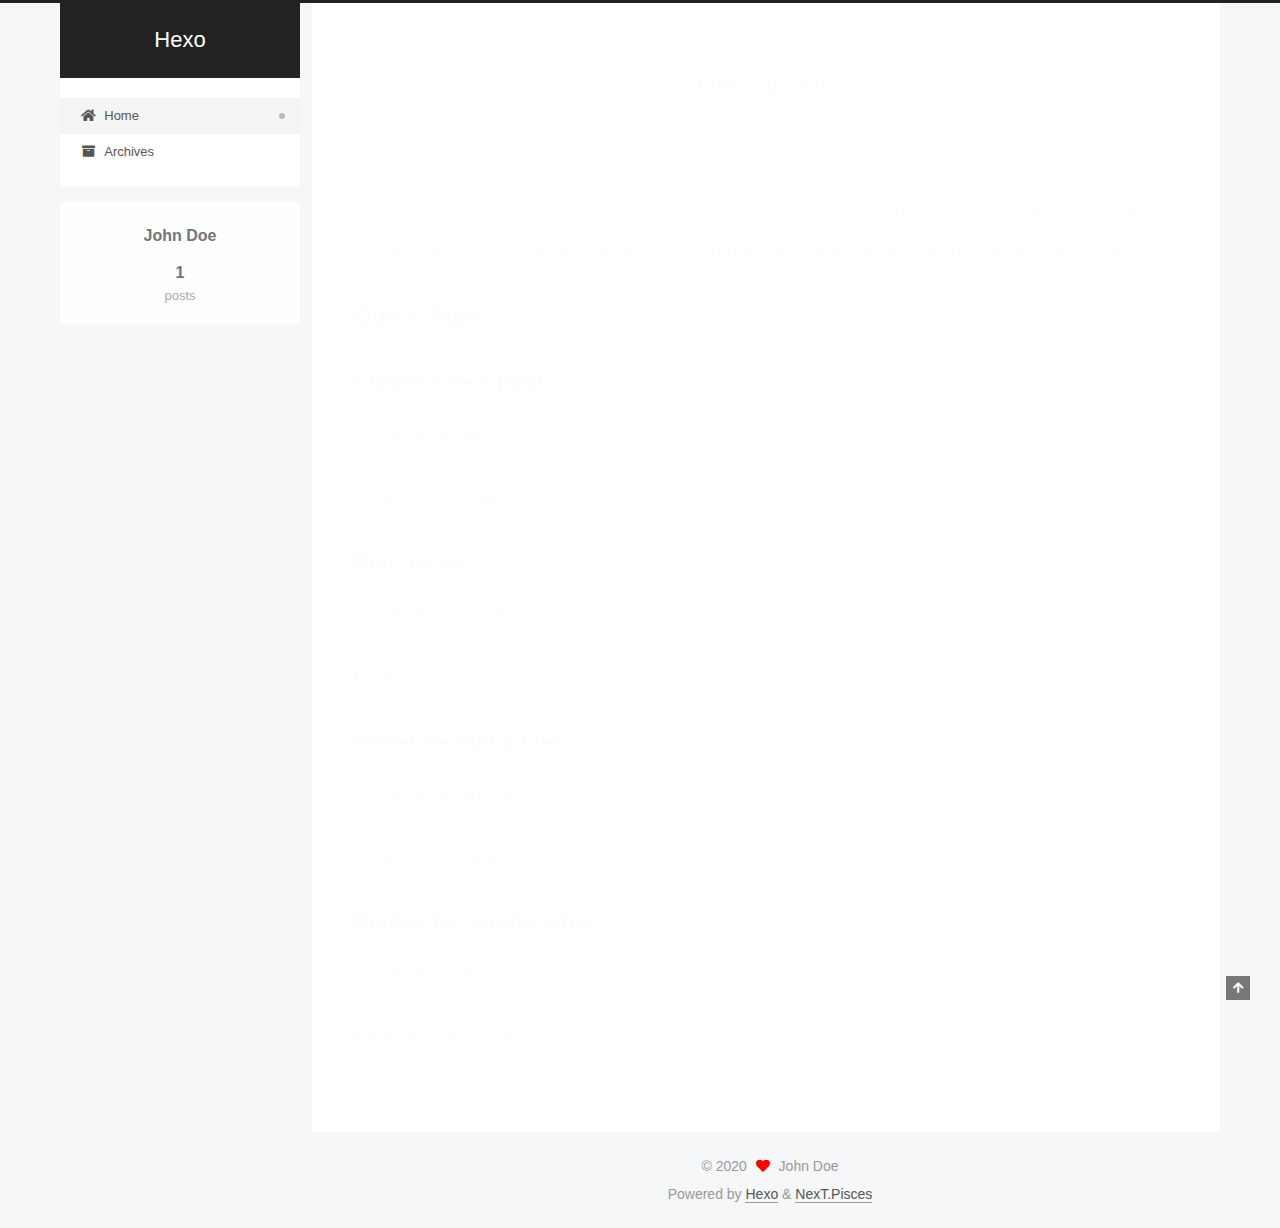
==== commit 43990fa2: "Site updated: 2020-11-27 11:59:19" ====
--- a/index.html
+++ b/index.html
@@ -17,7 +17,7 @@
 
 <script id="hexo-configurations">
     var NexT = window.NexT || {};
-    var CONFIG = {"hostname":"example.com","root":"/","scheme":"Muse","version":"7.8.0","exturl":false,"sidebar":{"position":"left","display":"post","padding":18,"offset":12,"onmobile":false},"copycode":{"enable":false,"show_result":false,"style":null},"back2top":{"enable":true,"sidebar":false,"scrollpercent":false},"bookmark":{"enable":false,"color":"#222","save":"auto"},"fancybox":false,"mediumzoom":false,"lazyload":false,"pangu":false,"comments":{"style":"tabs","active":null,"storage":true,"lazyload":false,"nav":null},"algolia":{"hits":{"per_page":10},"labels":{"input_placeholder":"Search for Posts","hits_empty":"We didn't find any results for the search: ${query}","hits_stats":"${hits} results found in ${time} ms"}},"localsearch":{"enable":false,"trigger":"auto","top_n_per_article":1,"unescape":false,"preload":false},"motion":{"enable":true,"async":false,"transition":{"post_block":"fadeIn","post_header":"slideDownIn","post_body":"slideDownIn","coll_header":"slideLeftIn","sidebar":"slideUpIn"}}};
+    var CONFIG = {"hostname":"example.com","root":"/","scheme":"Pisces","version":"7.8.0","exturl":false,"sidebar":{"position":"left","display":"post","padding":18,"offset":12,"onmobile":false},"copycode":{"enable":false,"show_result":false,"style":null},"back2top":{"enable":true,"sidebar":false,"scrollpercent":false},"bookmark":{"enable":false,"color":"#222","save":"auto"},"fancybox":false,"mediumzoom":false,"lazyload":false,"pangu":false,"comments":{"style":"tabs","active":null,"storage":true,"lazyload":false,"nav":null},"algolia":{"hits":{"per_page":10},"labels":{"input_placeholder":"Search for Posts","hits_empty":"We didn't find any results for the search: ${query}","hits_stats":"${hits} results found in ${time} ms"}},"localsearch":{"enable":false,"trigger":"auto","top_n_per_article":1,"unescape":false,"preload":false},"motion":{"enable":true,"async":false,"transition":{"post_block":"fadeIn","post_header":"slideDownIn","post_body":"slideDownIn","coll_header":"slideLeftIn","sidebar":"slideUpIn"}}};
   </script>
 
   <meta property="og:type" content="website">
@@ -311,7 +311,7 @@
   </span>
   <span class="author" itemprop="copyrightHolder">John Doe</span>
 </div>
-  <div class="powered-by">Powered by <a href="https://hexo.io/" class="theme-link" rel="noopener" target="_blank">Hexo</a> & <a href="https://muse.theme-next.org/" class="theme-link" rel="noopener" target="_blank">NexT.Muse</a>
+  <div class="powered-by">Powered by <a href="https://hexo.io/" class="theme-link" rel="noopener" target="_blank">Hexo</a> & <a href="https://pisces.theme-next.org/" class="theme-link" rel="noopener" target="_blank">NexT.Pisces</a>
   </div>
 
         
@@ -337,7 +337,7 @@
 <script src="/js/motion.js"></script>
 
 
-<script src="/js/schemes/muse.js"></script>
+<script src="/js/schemes/pisces.js"></script>
 
 
 <script src="/js/next-boot.js"></script>
--- a/css/main.css
+++ b/css/main.css
@@ -1,5 +1,5 @@
 :root {
-  --body-bg-color: #fff;
+  --body-bg-color: #f5f7f9;
   --content-bg-color: #fff;
   --card-bg-color: #f5f5f5;
   --text-color: #555;
@@ -11,11 +11,11 @@
   --table-row-odd-bg-color: #f9f9f9;
   --table-row-hover-bg-color: #f5f5f5;
   --menu-item-bg-color: #f5f5f5;
-  --btn-default-bg: #222;
-  --btn-default-color: #fff;
-  --btn-default-border-color: #222;
-  --btn-default-hover-bg: #fff;
-  --btn-default-hover-color: #222;
+  --btn-default-bg: #fff;
+  --btn-default-color: #555;
+  --btn-default-border-color: #555;
+  --btn-default-hover-bg: #222;
+  --btn-default-hover-color: #fff;
   --btn-default-hover-border-color: #222;
 }
 html {
@@ -314,7 +314,7 @@
 .btn {
   background: var(--btn-default-bg);
   border: 2px solid var(--btn-default-border-color);
-  border-radius: 0;
+  border-radius: 2px;
   color: var(--btn-default-color);
   display: inline-block;
   font-size: 0.875em;
@@ -921,16 +921,16 @@
 }
 .main-inner {
   margin: 0 auto;
-  width: 700px;
+  width: calc(100% - 20px);
 }
 @media (min-width: 1200px) {
   .main-inner {
-    width: 800px;
+    width: 1160px;
   }
 }
 @media (min-width: 1600px) {
   .main-inner {
-    width: 900px;
+    width: 73%;
   }
 }
 @media (max-width: 767px) {
@@ -943,16 +943,16 @@
 }
 .header-inner {
   margin: 0 auto;
-  width: 700px;
+  width: calc(100% - 20px);
 }
 @media (min-width: 1200px) {
   .header-inner {
-    width: 800px;
+    width: 1160px;
   }
 }
 @media (min-width: 1600px) {
   .header-inner {
-    width: 900px;
+    width: 73%;
   }
 }
 .site-brand-container {
@@ -991,7 +991,7 @@
   margin: 0;
 }
 .site-subtitle {
-  color: #999;
+  color: #ddd;
   font-size: 0.8125em;
   margin: 10px 0;
 }
@@ -1136,22 +1136,22 @@
   display: inline-block;
 }
 .site-author-image {
-  border: 2px solid #333;
+  border: 1px solid #eee;
   display: block;
   margin: 0 auto;
-  max-width: 96px;
+  max-width: 120px;
   padding: 2px;
 }
 .site-author-name {
-  color: #f5f5f5;
-  font-weight: normal;
-  margin: 5px 0 0;
+  color: var(--text-color);
+  font-weight: 600;
+  margin: 0;
   text-align: center;
 }
 .site-description {
   color: #999;
-  font-size: 1em;
-  margin-top: 5px;
+  font-size: 0.8125em;
+  margin-top: 0;
   text-align: center;
 }
 .links-of-author {
@@ -1168,7 +1168,7 @@
 }
 .links-of-author a::before,
 .links-of-author span.exturl::before {
-  background: #887d96;
+  background: #a78234;
   border-radius: 50%;
   content: ' ';
   display: inline-block;
@@ -1246,7 +1246,7 @@
 }
 .sidebar-nav li {
   border-bottom: 1px solid transparent;
-  color: #666;
+  color: var(--text-color);
   cursor: pointer;
   display: inline-block;
   font-size: 0.875em;
@@ -1255,14 +1255,14 @@
   margin-left: 10px;
 }
 .sidebar-nav li:hover {
-  color: #f5f5f5;
+  color: #fc6423;
 }
 .sidebar-nav .sidebar-nav-active {
-  border-bottom-color: #87daff;
-  color: #87daff;
+  border-bottom-color: #fc6423;
+  color: #fc6423;
 }
 .sidebar-nav .sidebar-nav-active:hover {
-  color: #87daff;
+  color: #fc6423;
 }
 .sidebar-panel {
   display: none;
@@ -1291,7 +1291,7 @@
   }
 }
 .sidebar-toggle:hover .toggle-line {
-  background: #87daff;
+  background: #fc6423;
 }
 .post-toc {
   font-size: 0.875em;
@@ -1330,14 +1330,14 @@
   display: block;
 }
 .post-toc .nav .active > a {
-  border-bottom-color: #87daff;
-  color: #87daff;
+  border-bottom-color: #fc6423;
+  color: #fc6423;
 }
 .post-toc .nav .active-current > a {
-  color: #87daff;
+  color: #fc6423;
 }
 .post-toc .nav .active-current > a:hover {
-  color: #87daff;
+  color: #fc6423;
 }
 .site-state {
   display: flex;
@@ -1352,20 +1352,20 @@
   padding: 0 15px;
 }
 .site-state-item:not(:first-child) {
-  border-left: 1px solid #333;
+  border-left: 1px solid #eee;
 }
 .site-state-item a {
   border-bottom: none;
 }
 .site-state-item-count {
   display: block;
-  font-size: 1.25em;
+  font-size: 1em;
   font-weight: 600;
   text-align: center;
 }
 .site-state-item-name {
-  color: inherit;
-  font-size: 0.875em;
+  color: #999;
+  font-size: 0.8125em;
 }
 .footer {
   color: #999;
@@ -1382,16 +1382,16 @@
   box-sizing: border-box;
   margin: 0 auto;
   text-align: center;
-  width: 700px;
+  width: calc(100% - 20px);
 }
 @media (min-width: 1200px) {
   .footer-inner {
-    width: 800px;
+    width: 1160px;
   }
 }
 @media (min-width: 1600px) {
   .footer-inner {
-    width: 900px;
+    width: 73%;
   }
 }
 .languages {
@@ -1489,7 +1489,7 @@
   color: #fff;
   cursor: pointer;
   left: 30px;
-  opacity: 1;
+  opacity: 0.6;
   padding: 0 6px;
   position: fixed;
   transition-property: bottom;
@@ -1500,10 +1500,10 @@
   display: none;
 }
 .back-to-top:hover {
-  color: #87daff;
+  color: #fc6423;
 }
 .back-to-top.back-to-top-on {
-  bottom: 19px;
+  bottom: 30px;
 }
 @media (max-width: 991px) {
   .back-to-top {
@@ -2141,151 +2141,301 @@
 .tag-cloud a:hover {
   color: var(--link-hover-color) !important;
 }
-@media (max-width: 767px) {
-  .header-inner,
-  .main-inner,
+.header {
+  margin: 0 auto;
+  position: relative;
+  width: calc(100% - 20px);
+}
+@media (min-width: 1200px) {
+  .header {
+    width: 1160px;
+  }
+}
+@media (min-width: 1600px) {
+  .header {
+    width: 73%;
+  }
+}
+@media (max-width: 991px) {
+  .header {
+    width: auto;
+  }
+}
+.header-inner {
+  background: var(--content-bg-color);
+  border-radius: initial;
+  box-shadow: initial;
+  overflow: hidden;
+  padding: 0;
+  position: absolute;
+  top: 0;
+  width: 240px;
+}
+@media (min-width: 1200px) {
+  .header-inner {
+    width: 240px;
+  }
+}
+@media (max-width: 991px) {
+  .header-inner {
+    border-radius: initial;
+    position: relative;
+    width: auto;
+  }
+}
+.main-inner {
+  align-items: flex-start;
+  display: flex;
+  justify-content: space-between;
+  flex-direction: row-reverse;
+}
+@media (max-width: 991px) {
+  .main-inner {
+    width: auto;
+  }
+}
+.content-wrap {
+  background: var(--content-bg-color);
+  border-radius: initial;
+  box-shadow: initial;
+  box-sizing: border-box;
+  padding: 40px;
+  width: calc(100% - 252px);
+}
+@media (max-width: 991px) {
+  .content-wrap {
+    border-radius: initial;
+    padding: 20px;
+    width: 100%;
+  }
+}
+.footer-inner {
+  padding-left: 260px;
+}
+.back-to-top {
+  left: auto;
+  right: 30px;
+}
+@media (max-width: 991px) {
+  .back-to-top {
+    right: 20px;
+  }
+}
+@media (max-width: 991px) {
   .footer-inner {
+    padding-left: 0;
+    padding-right: 0;
     width: auto;
   }
 }
-.header-inner {
-  padding-top: 100px;
-}
-@media (max-width: 767px) {
-  .header-inner {
-    padding-top: 50px;
-  }
-}
-.main-inner {
-  padding-bottom: 60px;
-}
-.content {
-  padding-top: 70px;
-}
-@media (max-width: 767px) {
-  .content {
-    padding-top: 35px;
-  }
-}
-embed {
+.site-brand-container {
+  background: #222;
+}
+@media (max-width: 991px) {
+  .site-brand-container {
+    box-shadow: 0 0 16px rgba(0,0,0,0.5);
+  }
+}
+.site-meta {
+  padding: 20px 0;
+}
+.brand {
+  padding: 0;
+}
+.site-subtitle {
+  margin: 10px 10px 0;
+}
+.custom-logo-image {
+  margin-top: 20px;
+}
+@media (max-width: 991px) {
+  .custom-logo-image {
+    display: none;
+  }
+}
+@media (min-width: 768px) and (max-width: 991px) {
+  .site-nav-toggle,
+  .site-nav-right {
+    display: flex;
+    flex-direction: column;
+    justify-content: center;
+  }
+}
+.site-nav-toggle .toggle,
+.site-nav-right .toggle {
+  color: #fff;
+}
+.site-nav-toggle .toggle .toggle-line,
+.site-nav-right .toggle .toggle-line {
+  background: #fff;
+}
+@media (min-width: 768px) and (max-width: 991px) {
+  .site-nav {
+    display: none;
+  }
+}
+.menu .menu-item {
   display: block;
-  margin: 0 auto 25px auto;
-}
-.custom-logo .site-meta-headline {
-  text-align: center;
-}
-.custom-logo .site-title {
-  color: #222;
-  margin: 10px auto 0;
-}
-.custom-logo .site-title a {
-  border: 0;
-}
-.custom-logo-image {
-  background: #fff;
-  margin: 0 auto;
-  max-width: 150px;
-  padding: 5px;
-}
-.brand {
-  background: var(--btn-default-bg);
-}
-@media (max-width: 767px) {
-  .site-nav {
-    border-bottom: 1px solid #ddd;
-    border-top: 1px solid #ddd;
-    left: 0;
-    margin: 0;
-    padding: 0;
-    width: 100%;
-  }
-}
-@media (max-width: 767px) {
-  .menu {
-    text-align: left;
-  }
-}
-.menu-item-active a,
-.menu .menu-item a:hover,
-.menu .menu-item span.exturl:hover {
-  background: transparent;
-  border-bottom: 1px solid var(--link-hover-color) !important;
-}
-@media (max-width: 767px) {
-  .menu-item-active a,
-  .menu .menu-item a:hover,
-  .menu .menu-item span.exturl:hover {
-    border-bottom: 1px dotted #ddd !important;
-  }
-}
-@media (max-width: 767px) {
-  .menu .menu-item {
-    margin: 0 10px;
-  }
+  margin: 0;
 }
 .menu .menu-item a,
 .menu .menu-item span.exturl {
-  border-bottom: 1px solid transparent;
-}
-@media (max-width: 767px) {
-  .menu .menu-item a,
-  .menu .menu-item span.exturl {
-    padding: 5px 10px;
-  }
-}
-@media (min-width: 768px) {
-  .menu .menu-item .fa,
-  .menu .menu-item .fab,
-  .menu .menu-item .far,
-  .menu .menu-item .fas {
-    display: block;
-    line-height: 2;
-    margin-right: 0;
-    width: 100%;
+  padding: 5px 20px;
+  position: relative;
+  text-align: left;
+  transition-property: background-color;
+}
+@media (max-width: 991px) {
+  .menu .menu-item.menu-item-search {
+    display: none;
   }
 }
 .menu .menu-item .badge {
-  background: #eee;
-  padding: 1px 4px;
+  background: #ccc;
+  border-radius: 10px;
+  color: #fff;
+  float: right;
+  padding: 2px 5px;
+  text-shadow: 1px 1px 0 rgba(0,0,0,0.1);
+  vertical-align: middle;
+}
+.main-menu .menu-item-active a::after {
+  background: #bbb;
+  border-radius: 50%;
+  content: ' ';
+  height: 6px;
+  margin-top: -3px;
+  position: absolute;
+  right: 15px;
+  top: 50%;
+  width: 6px;
 }
 .sub-menu {
-  margin: 10px 0;
+  background: var(--content-bg-color);
+  border-bottom: 1px solid #ddd;
+  margin: 0;
+  padding: 6px 0;
 }
 .sub-menu .menu-item {
   display: inline-block;
 }
+.sub-menu .menu-item a,
+.sub-menu .menu-item span.exturl {
+  background: transparent;
+  margin: 5px 10px;
+  padding: initial;
+}
+.sub-menu .menu-item a:hover,
+.sub-menu .menu-item span.exturl:hover {
+  background: transparent;
+  color: #fc6423;
+}
+.sub-menu .menu-item-active a {
+  border-bottom-color: #fc6423;
+  color: #fc6423;
+}
+.sub-menu .menu-item-active a:hover {
+  border-bottom-color: #fc6423;
+}
 .sidebar {
-  left: -320px;
-}
-.sidebar.sidebar-active {
-  left: 0;
-}
-.sidebar {
-  width: 320px;
-  z-index: 1200;
-  transition-delay: 0s;
-  transition-duration: 0.2s;
-  transition-timing-function: ease-out;
-}
-.sidebar a,
-.sidebar span.exturl {
-  border-bottom-color: #555;
-  color: #999;
-}
-.sidebar a:hover,
-.sidebar span.exturl:hover {
-  border-bottom-color: #eee;
-  color: #eee;
-}
-.links-of-blogroll-item {
-  padding: 2px 10px;
-}
-.links-of-blogroll-item a,
-.links-of-blogroll-item span.exturl {
+  background: var(--body-bg-color);
+  box-shadow: none;
+  margin-top: 100%;
+  position: static;
+  width: 240px;
+}
+@media (max-width: 991px) {
+  .sidebar {
+    display: none;
+  }
+}
+.sidebar-toggle {
+  display: none;
+}
+.sidebar-inner {
+  background: var(--content-bg-color);
+  border-radius: initial;
+  box-shadow: initial;
+  box-sizing: border-box;
+  color: var(--text-color);
+  width: 240px;
+  opacity: 0;
+}
+.sidebar-inner.affix {
+  position: fixed;
+  top: 12px;
+}
+.sidebar-inner.affix-bottom {
+  position: absolute;
+}
+.site-state-item {
+  padding: 0 10px;
+}
+.sidebar-button {
+  border-bottom: 1px dotted #ccc;
+  border-top: 1px dotted #ccc;
+  margin-top: 10px;
+  text-align: center;
+}
+.sidebar-button a {
+  border: 0;
+  color: #fc6423;
+  display: block;
+}
+.sidebar-button a:hover {
+  background: none;
+  border: 0;
+  color: #e34603;
+}
+.sidebar-button a:hover .fa,
+.sidebar-button a:hover .fab,
+.sidebar-button a:hover .far,
+.sidebar-button a:hover .fas {
+  color: #e34603;
+}
+.links-of-author {
+  display: flex;
+  flex-wrap: wrap;
+  margin-top: 10px;
+  justify-content: center;
+}
+.links-of-author-item {
+  margin: 5px 0 0;
+  width: 50%;
+}
+.links-of-author-item a,
+.links-of-author-item span.exturl {
   box-sizing: border-box;
   display: inline-block;
-  max-width: 280px;
+  margin-bottom: 0;
+  margin-right: 0;
+  max-width: 216px;
   overflow: hidden;
+  padding: 0 5px;
   text-overflow: ellipsis;
   white-space: nowrap;
 }
+.links-of-author-item a,
+.links-of-author-item span.exturl {
+  border-bottom: none;
+  display: block;
+  text-decoration: none;
+}
+.links-of-author-item a::before,
+.links-of-author-item span.exturl::before {
+  display: none;
+}
+.links-of-author-item a:hover,
+.links-of-author-item span.exturl:hover {
+  background: var(--body-bg-color);
+  border-radius: 4px;
+}
+.links-of-author-item .fa,
+.links-of-author-item .fab,
+.links-of-author-item .far,
+.links-of-author-item .fas {
+  margin-right: 2px;
+}
+.links-of-blogroll-item {
+  padding: 0;
+}
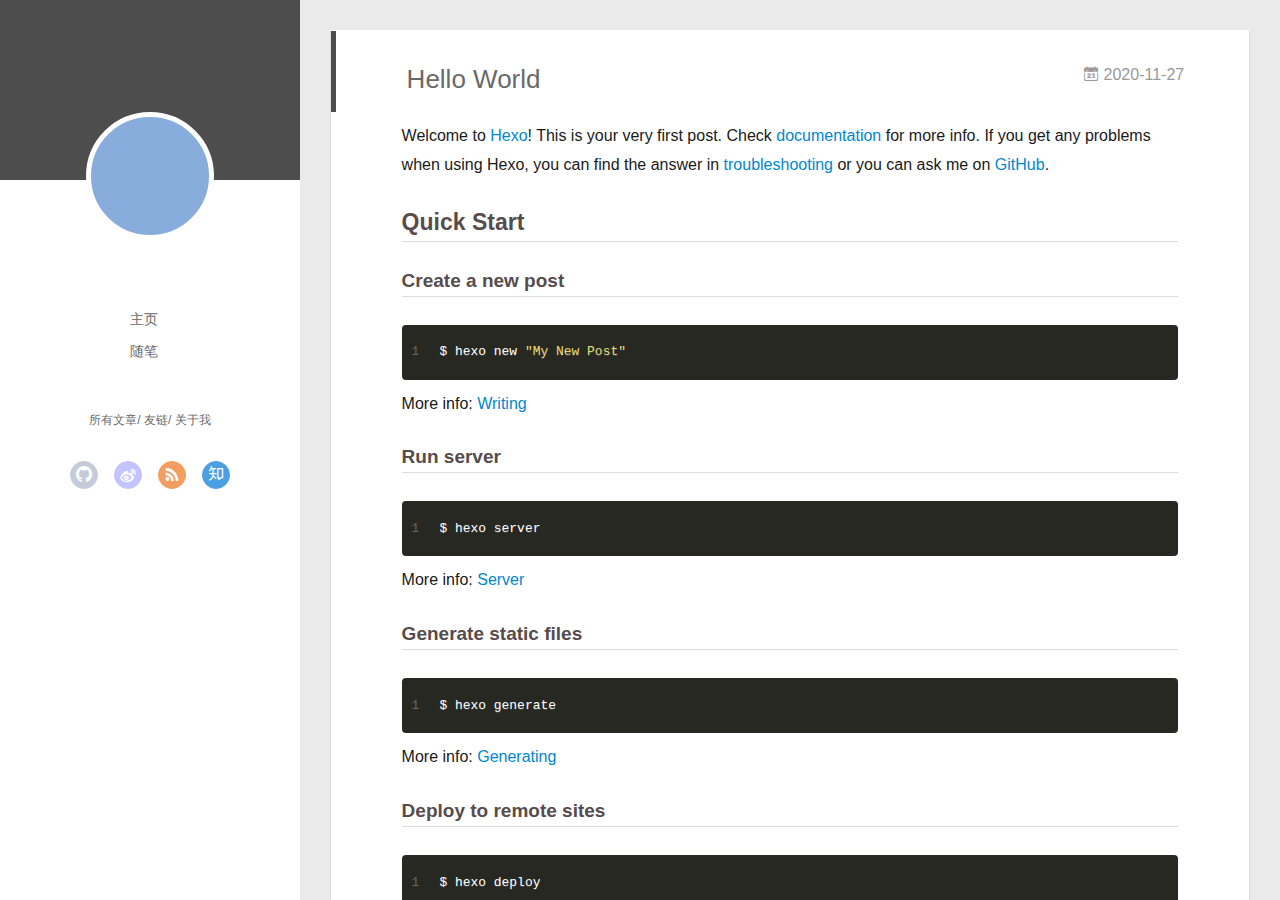
==== commit 9724594c: "Site updated: 2020-12-04 19:50:57" ====
--- a/index.html
+++ b/index.html
@@ -1,25 +1,13 @@
 <!DOCTYPE html>
-<html lang="en">
+<html>
 <head>
-  <meta charset="UTF-8">
-<meta name="viewport" content="width=device-width, initial-scale=1, maximum-scale=2">
-<meta name="theme-color" content="#222">
-<meta name="generator" content="Hexo 5.2.0">
-  <link rel="apple-touch-icon" sizes="180x180" href="/images/apple-touch-icon-next.png">
-  <link rel="icon" type="image/png" sizes="32x32" href="/images/favicon-32x32-next.png">
-  <link rel="icon" type="image/png" sizes="16x16" href="/images/favicon-16x16-next.png">
-  <link rel="mask-icon" href="/images/logo.svg" color="#222">
-
-<link rel="stylesheet" href="/css/main.css">
-
-
-<link rel="stylesheet" href="/lib/font-awesome/css/all.min.css">
-
-<script id="hexo-configurations">
-    var NexT = window.NexT || {};
-    var CONFIG = {"hostname":"example.com","root":"/","scheme":"Pisces","version":"7.8.0","exturl":false,"sidebar":{"position":"left","display":"post","padding":18,"offset":12,"onmobile":false},"copycode":{"enable":false,"show_result":false,"style":null},"back2top":{"enable":true,"sidebar":false,"scrollpercent":false},"bookmark":{"enable":false,"color":"#222","save":"auto"},"fancybox":false,"mediumzoom":false,"lazyload":false,"pangu":false,"comments":{"style":"tabs","active":null,"storage":true,"lazyload":false,"nav":null},"algolia":{"hits":{"per_page":10},"labels":{"input_placeholder":"Search for Posts","hits_empty":"We didn't find any results for the search: ${query}","hits_stats":"${hits} results found in ${time} ms"}},"localsearch":{"enable":false,"trigger":"auto","top_n_per_article":1,"unescape":false,"preload":false},"motion":{"enable":true,"async":false,"transition":{"post_block":"fadeIn","post_header":"slideDownIn","post_body":"slideDownIn","coll_header":"slideLeftIn","sidebar":"slideUpIn"}}};
-  </script>
-
+  <meta charset="utf-8">
+  
+  <meta name="renderer" content="webkit">
+  <meta http-equiv="X-UA-Compatible" content="IE=edge" >
+  <link rel="dns-prefetch" href="http://example.com">
+  <title>Hexo</title>
+  <meta name="viewport" content="width=device-width, initial-scale=1, maximum-scale=1">
   <meta property="og:type" content="website">
 <meta property="og:title" content="Hexo">
 <meta property="og:url" content="http://example.com/index.html">
@@ -27,163 +15,164 @@
 <meta property="og:locale" content="en_US">
 <meta property="article:author" content="John Doe">
 <meta name="twitter:card" content="summary">
-
-<link rel="canonical" href="http://example.com/">
-
-
-<script id="page-configurations">
-  // https://hexo.io/docs/variables.html
-  CONFIG.page = {
-    sidebar: "",
-    isHome : true,
-    isPost : false,
-    lang   : 'en'
-  };
-</script>
-
-  <title>Hexo</title>
-  
-
-
-
-
-
-
-  <noscript>
-  <style>
-  .use-motion .brand,
-  .use-motion .menu-item,
-  .sidebar-inner,
-  .use-motion .post-block,
-  .use-motion .pagination,
-  .use-motion .comments,
-  .use-motion .post-header,
-  .use-motion .post-body,
-  .use-motion .collection-header { opacity: initial; }
-
-  .use-motion .site-title,
-  .use-motion .site-subtitle {
-    opacity: initial;
-    top: initial;
-  }
-
-  .use-motion .logo-line-before i { left: initial; }
-  .use-motion .logo-line-after i { right: initial; }
+  
+    <link rel="alternative" href="/atom.xml" title="Hexo" type="application/atom+xml">
+  
+  
+    <link rel="icon" href="/favicon.png">
+  
+  <link rel="stylesheet" type="text/css" href="/./main.0cf68a.css">
+  <style type="text/css">
+  
+    #container.show {
+      background: linear-gradient(200deg,#a0cfe4,#e8c37e);
+    }
   </style>
-</noscript>
-
-</head>
-
-<body itemscope itemtype="http://schema.org/WebPage">
-  <div class="container use-motion">
-    <div class="headband"></div>
-
-    <header class="header" itemscope itemtype="http://schema.org/WPHeader">
-      <div class="header-inner"><div class="site-brand-container">
-  <div class="site-nav-toggle">
-    <div class="toggle" aria-label="Toggle navigation bar">
-      <span class="toggle-line toggle-line-first"></span>
-      <span class="toggle-line toggle-line-middle"></span>
-      <span class="toggle-line toggle-line-last"></span>
-    </div>
-  </div>
-
-  <div class="site-meta">
-
-    <a href="/" class="brand" rel="start">
-      <span class="logo-line-before"><i></i></span>
-      <h1 class="site-title">Hexo</h1>
-      <span class="logo-line-after"><i></i></span>
-    </a>
-  </div>
-
-  <div class="site-nav-right">
-    <div class="toggle popup-trigger">
-    </div>
-  </div>
+  
+
+  
+
+<meta name="generator" content="Hexo 5.2.0"></head>
+
+<body>
+  <div id="container" q-class="show:isCtnShow">
+    <canvas id="anm-canvas" class="anm-canvas"></canvas>
+    <div class="left-col" q-class="show:isShow">
+      
+<div class="overlay" style="background: #4d4d4d"></div>
+<div class="intrude-less">
+	<header id="header" class="inner">
+		<a href="/" class="profilepic">
+			<img src="" class="js-avatar">
+		</a>
+		<hgroup>
+		  <h1 class="header-author"><a href="/"></a></h1>
+		</hgroup>
+		
+
+		<nav class="header-menu">
+			<ul>
+			
+				<li><a href="/">主页</a></li>
+	        
+				<li><a href="/tags/%E9%9A%8F%E7%AC%94/">随笔</a></li>
+	        
+			</ul>
+		</nav>
+		<nav class="header-smart-menu">
+    		
+    			
+    			<a q-on="click: openSlider(e, 'innerArchive')" href="javascript:void(0)">所有文章</a>
+    			
+            
+    			
+    			<a q-on="click: openSlider(e, 'friends')" href="javascript:void(0)">友链</a>
+    			
+            
+    			
+    			<a q-on="click: openSlider(e, 'aboutme')" href="javascript:void(0)">关于我</a>
+    			
+            
+		</nav>
+		<nav class="header-nav">
+			<div class="social">
+				
+					<a class="github" target="_blank" href="#" title="github"><i class="icon-github"></i></a>
+		        
+					<a class="weibo" target="_blank" href="#" title="weibo"><i class="icon-weibo"></i></a>
+		        
+					<a class="rss" target="_blank" href="#" title="rss"><i class="icon-rss"></i></a>
+		        
+					<a class="zhihu" target="_blank" href="#" title="zhihu"><i class="icon-zhihu"></i></a>
+		        
+			</div>
+		</nav>
+	</header>		
 </div>
 
-
-
-
-<nav class="site-nav">
-  <ul id="menu" class="main-menu menu">
-        <li class="menu-item menu-item-home">
-
-    <a href="/" rel="section"><i class="fa fa-home fa-fw"></i>Home</a>
-
-  </li>
-        <li class="menu-item menu-item-archives">
-
-    <a href="/archives/" rel="section"><i class="fa fa-archive fa-fw"></i>Archives</a>
-
-  </li>
-  </ul>
+    </div>
+    <div class="mid-col" q-class="show:isShow,hide:isShow|isFalse">
+      
+<nav id="mobile-nav">
+  	<div class="overlay js-overlay" style="background: #4d4d4d"></div>
+	<div class="btnctn js-mobile-btnctn">
+  		<div class="slider-trigger list" q-on="click: openSlider(e)"><i class="icon icon-sort"></i></div>
+	</div>
+	<div class="intrude-less">
+		<header id="header" class="inner">
+			<div class="profilepic">
+				<img src="" class="js-avatar">
+			</div>
+			<hgroup>
+			  <h1 class="header-author js-header-author"></h1>
+			</hgroup>
+			
+			
+			
+				
+			
+				
+			
+			
+			
+			<nav class="header-nav">
+				<div class="social">
+					
+						<a class="github" target="_blank" href="#" title="github"><i class="icon-github"></i></a>
+			        
+						<a class="weibo" target="_blank" href="#" title="weibo"><i class="icon-weibo"></i></a>
+			        
+						<a class="rss" target="_blank" href="#" title="rss"><i class="icon-rss"></i></a>
+			        
+						<a class="zhihu" target="_blank" href="#" title="zhihu"><i class="icon-zhihu"></i></a>
+			        
+				</div>
+			</nav>
+
+			<nav class="header-menu js-header-menu">
+				<ul style="width: 50%">
+				
+				
+					<li style="width: 50%"><a href="/">主页</a></li>
+		        
+					<li style="width: 50%"><a href="/tags/%E9%9A%8F%E7%AC%94/">随笔</a></li>
+		        
+				</ul>
+			</nav>
+		</header>				
+	</div>
+	<div class="mobile-mask" style="display:none" q-show="isShow"></div>
 </nav>
 
-
-
-
-</div>
-    </header>
-
-    
-  <div class="back-to-top">
-    <i class="fa fa-arrow-up"></i>
-    <span>0%</span>
-  </div>
-
-
-    <main class="main">
-      <div class="main-inner">
-        <div class="content-wrap">
-          
-
-          <div class="content index posts-expand">
+      <div id="wrapper" class="body-wrap">
+        <div class="menu-l">
+          <div class="canvas-wrap">
+            <canvas data-colors="#eaeaea" data-sectionHeight="100" data-contentId="js-content" id="myCanvas1" class="anm-canvas"></canvas>
+          </div>
+          <div id="js-content" class="content-ll">
             
-      
-  
-  
-  <article itemscope itemtype="http://schema.org/Article" class="post-block" lang="en">
-    <link itemprop="mainEntityOfPage" href="http://example.com/2020/11/27/hello-world/">
-
-    <span hidden itemprop="author" itemscope itemtype="http://schema.org/Person">
-      <meta itemprop="image" content="/images/avatar.gif">
-      <meta itemprop="name" content="John Doe">
-      <meta itemprop="description" content="">
-    </span>
-
-    <span hidden itemprop="publisher" itemscope itemtype="http://schema.org/Organization">
-      <meta itemprop="name" content="Hexo">
-    </span>
-      <header class="post-header">
-        <h2 class="post-title" itemprop="name headline">
-          
-            <a href="/2020/11/27/hello-world/" class="post-title-link" itemprop="url">Hello World</a>
-        </h2>
-
-        <div class="post-meta">
-            <span class="post-meta-item">
-              <span class="post-meta-item-icon">
-                <i class="far fa-calendar"></i>
-              </span>
-              <span class="post-meta-item-text">Posted on</span>
-
-              <time title="Created: 2020-11-27 11:25:18" itemprop="dateCreated datePublished" datetime="2020-11-27T11:25:18+08:00">2020-11-27</time>
-            </span>
-
-          
-
-        </div>
+  
+    <article id="post-hello-world" class="article article-type-post  article-index" itemscope itemprop="blogPost">
+  <div class="article-inner">
+    
+      <header class="article-header">
+        
+  
+    <h1 itemprop="name">
+      <a class="article-title" href="/2020/11/27/hello-world/">Hello World</a>
+    </h1>
+  
+
+        
+        <a href="/2020/11/27/hello-world/" class="archive-article-date">
+  	<time datetime="2020-11-27T03:25:18.544Z" itemprop="datePublished"><i class="icon-calendar icon"></i>2020-11-27</time>
+</a>
+        
       </header>
-
-    
-    
-    
-    <div class="post-body" itemprop="articleBody">
-
-      
-          <p>Welcome to <a target="_blank" rel="noopener" href="https://hexo.io/">Hexo</a>! This is your very first post. Check <a target="_blank" rel="noopener" href="https://hexo.io/docs/">documentation</a> for more info. If you get any problems when using Hexo, you can find the answer in <a target="_blank" rel="noopener" href="https://hexo.io/docs/troubleshooting.html">troubleshooting</a> or you can ask me on <a target="_blank" rel="noopener" href="https://github.com/hexojs/hexo/issues">GitHub</a>.</p>
+    
+    <div class="article-entry" itemprop="articleBody">
+      
+        <p>Welcome to <a target="_blank" rel="noopener" href="https://hexo.io/">Hexo</a>! This is your very first post. Check <a target="_blank" rel="noopener" href="https://hexo.io/docs/">documentation</a> for more info. If you get any problems when using Hexo, you can find the answer in <a target="_blank" rel="noopener" href="https://hexo.io/docs/troubleshooting.html">troubleshooting</a> or you can ask me on <a target="_blank" rel="noopener" href="https://github.com/hexojs/hexo/issues">GitHub</a>.</p>
 <h2 id="Quick-Start"><a href="#Quick-Start" class="headerlink" title="Quick Start"></a>Quick Start</h2><h3 id="Create-a-new-post"><a href="#Create-a-new-post" class="headerlink" title="Create a new post"></a>Create a new post</h3><figure class="highlight bash"><table><tr><td class="gutter"><pre><span class="line">1</span><br></pre></td><td class="code"><pre><span class="line">$ hexo new <span class="string">&quot;My New Post&quot;</span></span><br></pre></td></tr></table></figure>
 
 <p>More info: <a target="_blank" rel="noopener" href="https://hexo.io/docs/writing.html">Writing</a></p>
@@ -198,172 +187,292 @@
 <p>More info: <a target="_blank" rel="noopener" href="https://hexo.io/docs/one-command-deployment.html">Deployment</a></p>
 
       
-    </div>
-
-    
-    
-    
-      <footer class="post-footer">
-        <div class="post-eof"></div>
-      </footer>
-  </article>
-  
-  
-  
-
-
-  
-
+
+      
+    </div>
+    <div class="article-info article-info-index">
+      
+      
+      
+
+      
+        <p class="article-more-link">
+          <a class="article-more-a" href="/2020/11/27/hello-world/">展开全文 >></a>
+        </p>
+      
+
+      
+      <div class="clearfix"></div>
+    </div>
+  </div>
+</article>
+
+<aside class="wrap-side-operation">
+    <div class="mod-side-operation">
+        
+        <div class="jump-container" id="js-jump-container" style="display:none;">
+            <a href="javascript:void(0)" class="mod-side-operation__jump-to-top">
+                <i class="icon-font icon-back"></i>
+            </a>
+            <div id="js-jump-plan-container" class="jump-plan-container" style="top: -11px;">
+                <i class="icon-font icon-plane jump-plane"></i>
+            </div>
+        </div>
+        
+        
+    </div>
+</aside>
+
+
+
+
+  
+  
 
 
           </div>
-          
-
-<script>
-  window.addEventListener('tabs:register', () => {
-    let { activeClass } = CONFIG.comments;
-    if (CONFIG.comments.storage) {
-      activeClass = localStorage.getItem('comments_active') || activeClass;
-    }
-    if (activeClass) {
-      let activeTab = document.querySelector(`a[href="#comment-${activeClass}"]`);
-      if (activeTab) {
-        activeTab.click();
-      }
-    }
-  });
-  if (CONFIG.comments.storage) {
-    window.addEventListener('tabs:click', event => {
-      if (!event.target.matches('.tabs-comment .tab-content .tab-pane')) return;
-      let commentClass = event.target.classList[1];
-      localStorage.setItem('comments_active', commentClass);
-    });
-  }
+        </div>
+      </div>
+      <footer id="footer">
+  <div class="outer">
+    <div id="footer-info">
+    	<div class="footer-left">
+    		&copy; 2020 John Doe
+    	</div>
+      	<div class="footer-right">
+      		<a href="http://hexo.io/" target="_blank">Hexo</a>  Theme <a href="https://github.com/litten/hexo-theme-yilia" target="_blank">Yilia</a> by Litten
+      	</div>
+    </div>
+  </div>
+</footer>
+    </div>
+    <script>
+	var yiliaConfig = {
+		mathjax: false,
+		isHome: true,
+		isPost: false,
+		isArchive: false,
+		isTag: false,
+		isCategory: false,
+		open_in_new: false,
+		toc_hide_index: true,
+		root: "/",
+		innerArchive: true,
+		showTags: false
+	}
 </script>
 
-        </div>
-          
-  
-  <div class="toggle sidebar-toggle">
-    <span class="toggle-line toggle-line-first"></span>
-    <span class="toggle-line toggle-line-middle"></span>
-    <span class="toggle-line toggle-line-last"></span>
+<script>!function(t){function n(e){if(r[e])return r[e].exports;var i=r[e]={exports:{},id:e,loaded:!1};return t[e].call(i.exports,i,i.exports,n),i.loaded=!0,i.exports}var r={};n.m=t,n.c=r,n.p="./",n(0)}([function(t,n,r){r(195),t.exports=r(191)},function(t,n,r){var e=r(3),i=r(52),o=r(27),u=r(28),c=r(53),f="prototype",a=function(t,n,r){var s,l,h,v,p=t&a.F,d=t&a.G,y=t&a.S,g=t&a.P,b=t&a.B,m=d?e:y?e[n]||(e[n]={}):(e[n]||{})[f],x=d?i:i[n]||(i[n]={}),w=x[f]||(x[f]={});d&&(r=n);for(s in r)l=!p&&m&&void 0!==m[s],h=(l?m:r)[s],v=b&&l?c(h,e):g&&"function"==typeof h?c(Function.call,h):h,m&&u(m,s,h,t&a.U),x[s]!=h&&o(x,s,v),g&&w[s]!=h&&(w[s]=h)};e.core=i,a.F=1,a.G=2,a.S=4,a.P=8,a.B=16,a.W=32,a.U=64,a.R=128,t.exports=a},function(t,n,r){var e=r(6);t.exports=function(t){if(!e(t))throw TypeError(t+" is not an object!");return t}},function(t,n){var r=t.exports="undefined"!=typeof window&&window.Math==Math?window:"undefined"!=typeof self&&self.Math==Math?self:Function("return this")();"number"==typeof __g&&(__g=r)},function(t,n){t.exports=function(t){try{return!!t()}catch(t){return!0}}},function(t,n){var r=t.exports="undefined"!=typeof window&&window.Math==Math?window:"undefined"!=typeof self&&self.Math==Math?self:Function("return this")();"number"==typeof __g&&(__g=r)},function(t,n){t.exports=function(t){return"object"==typeof t?null!==t:"function"==typeof t}},function(t,n,r){var e=r(126)("wks"),i=r(76),o=r(3).Symbol,u="function"==typeof o;(t.exports=function(t){return e[t]||(e[t]=u&&o[t]||(u?o:i)("Symbol."+t))}).store=e},function(t,n){var r={}.hasOwnProperty;t.exports=function(t,n){return r.call(t,n)}},function(t,n,r){var e=r(94),i=r(33);t.exports=function(t){return e(i(t))}},function(t,n,r){t.exports=!r(4)(function(){return 7!=Object.defineProperty({},"a",{get:function(){return 7}}).a})},function(t,n,r){var e=r(2),i=r(167),o=r(50),u=Object.defineProperty;n.f=r(10)?Object.defineProperty:function(t,n,r){if(e(t),n=o(n,!0),e(r),i)try{return u(t,n,r)}catch(t){}if("get"in r||"set"in r)throw TypeError("Accessors not supported!");return"value"in r&&(t[n]=r.value),t}},function(t,n,r){t.exports=!r(18)(function(){return 7!=Object.defineProperty({},"a",{get:function(){return 7}}).a})},function(t,n,r){var e=r(14),i=r(22);t.exports=r(12)?function(t,n,r){return e.f(t,n,i(1,r))}:function(t,n,r){return t[n]=r,t}},function(t,n,r){var e=r(20),i=r(58),o=r(42),u=Object.defineProperty;n.f=r(12)?Object.defineProperty:function(t,n,r){if(e(t),n=o(n,!0),e(r),i)try{return u(t,n,r)}catch(t){}if("get"in r||"set"in r)throw TypeError("Accessors not supported!");return"value"in r&&(t[n]=r.value),t}},function(t,n,r){var e=r(40)("wks"),i=r(23),o=r(5).Symbol,u="function"==typeof o;(t.exports=function(t){return e[t]||(e[t]=u&&o[t]||(u?o:i)("Symbol."+t))}).store=e},function(t,n,r){var e=r(67),i=Math.min;t.exports=function(t){return t>0?i(e(t),9007199254740991):0}},function(t,n,r){var e=r(46);t.exports=function(t){return Object(e(t))}},function(t,n){t.exports=function(t){try{return!!t()}catch(t){return!0}}},function(t,n,r){var e=r(63),i=r(34);t.exports=Object.keys||function(t){return e(t,i)}},function(t,n,r){var e=r(21);t.exports=function(t){if(!e(t))throw TypeError(t+" is not an object!");return t}},function(t,n){t.exports=function(t){return"object"==typeof t?null!==t:"function"==typeof t}},function(t,n){t.exports=function(t,n){return{enumerable:!(1&t),configurable:!(2&t),writable:!(4&t),value:n}}},function(t,n){var r=0,e=Math.random();t.exports=function(t){return"Symbol(".concat(void 0===t?"":t,")_",(++r+e).toString(36))}},function(t,n){var r={}.hasOwnProperty;t.exports=function(t,n){return r.call(t,n)}},function(t,n){var r=t.exports={version:"2.4.0"};"number"==typeof __e&&(__e=r)},function(t,n){t.exports=function(t){if("function"!=typeof t)throw TypeError(t+" is not a function!");return t}},function(t,n,r){var e=r(11),i=r(66);t.exports=r(10)?function(t,n,r){return e.f(t,n,i(1,r))}:function(t,n,r){return t[n]=r,t}},function(t,n,r){var e=r(3),i=r(27),o=r(24),u=r(76)("src"),c="toString",f=Function[c],a=(""+f).split(c);r(52).inspectSource=function(t){return f.call(t)},(t.exports=function(t,n,r,c){var f="function"==typeof r;f&&(o(r,"name")||i(r,"name",n)),t[n]!==r&&(f&&(o(r,u)||i(r,u,t[n]?""+t[n]:a.join(String(n)))),t===e?t[n]=r:c?t[n]?t[n]=r:i(t,n,r):(delete t[n],i(t,n,r)))})(Function.prototype,c,function(){return"function"==typeof this&&this[u]||f.call(this)})},function(t,n,r){var e=r(1),i=r(4),o=r(46),u=function(t,n,r,e){var i=String(o(t)),u="<"+n;return""!==r&&(u+=" "+r+'="'+String(e).replace(/"/g,"&quot;")+'"'),u+">"+i+"</"+n+">"};t.exports=function(t,n){var r={};r[t]=n(u),e(e.P+e.F*i(function(){var n=""[t]('"');return n!==n.toLowerCase()||n.split('"').length>3}),"String",r)}},function(t,n,r){var e=r(115),i=r(46);t.exports=function(t){return e(i(t))}},function(t,n,r){var e=r(116),i=r(66),o=r(30),u=r(50),c=r(24),f=r(167),a=Object.getOwnPropertyDescriptor;n.f=r(10)?a:function(t,n){if(t=o(t),n=u(n,!0),f)try{return a(t,n)}catch(t){}if(c(t,n))return i(!e.f.call(t,n),t[n])}},function(t,n,r){var e=r(24),i=r(17),o=r(145)("IE_PROTO"),u=Object.prototype;t.exports=Object.getPrototypeOf||function(t){return t=i(t),e(t,o)?t[o]:"function"==typeof t.constructor&&t instanceof t.constructor?t.constructor.prototype:t instanceof Object?u:null}},function(t,n){t.exports=function(t){if(void 0==t)throw TypeError("Can't call method on  "+t);return t}},function(t,n){t.exports="constructor,hasOwnProperty,isPrototypeOf,propertyIsEnumerable,toLocaleString,toString,valueOf".split(",")},function(t,n){t.exports={}},function(t,n){t.exports=!0},function(t,n){n.f={}.propertyIsEnumerable},function(t,n,r){var e=r(14).f,i=r(8),o=r(15)("toStringTag");t.exports=function(t,n,r){t&&!i(t=r?t:t.prototype,o)&&e(t,o,{configurable:!0,value:n})}},function(t,n,r){var e=r(40)("keys"),i=r(23);t.exports=function(t){return e[t]||(e[t]=i(t))}},function(t,n,r){var e=r(5),i="__core-js_shared__",o=e[i]||(e[i]={});t.exports=function(t){return o[t]||(o[t]={})}},function(t,n){var r=Math.ceil,e=Math.floor;t.exports=function(t){return isNaN(t=+t)?0:(t>0?e:r)(t)}},function(t,n,r){var e=r(21);t.exports=function(t,n){if(!e(t))return t;var r,i;if(n&&"function"==typeof(r=t.toString)&&!e(i=r.call(t)))return i;if("function"==typeof(r=t.valueOf)&&!e(i=r.call(t)))return i;if(!n&&"function"==typeof(r=t.toString)&&!e(i=r.call(t)))return i;throw TypeError("Can't convert object to primitive value")}},function(t,n,r){var e=r(5),i=r(25),o=r(36),u=r(44),c=r(14).f;t.exports=function(t){var n=i.Symbol||(i.Symbol=o?{}:e.Symbol||{});"_"==t.charAt(0)||t in n||c(n,t,{value:u.f(t)})}},function(t,n,r){n.f=r(15)},function(t,n){var r={}.toString;t.exports=function(t){return r.call(t).slice(8,-1)}},function(t,n){t.exports=function(t){if(void 0==t)throw TypeError("Can't call method on  "+t);return t}},function(t,n,r){var e=r(4);t.exports=function(t,n){return!!t&&e(function(){n?t.call(null,function(){},1):t.call(null)})}},function(t,n,r){var e=r(53),i=r(115),o=r(17),u=r(16),c=r(203);t.exports=function(t,n){var r=1==t,f=2==t,a=3==t,s=4==t,l=6==t,h=5==t||l,v=n||c;return function(n,c,p){for(var d,y,g=o(n),b=i(g),m=e(c,p,3),x=u(b.length),w=0,S=r?v(n,x):f?v(n,0):void 0;x>w;w++)if((h||w in b)&&(d=b[w],y=m(d,w,g),t))if(r)S[w]=y;else if(y)switch(t){case 3:return!0;case 5:return d;case 6:return w;case 2:S.push(d)}else if(s)return!1;return l?-1:a||s?s:S}}},function(t,n,r){var e=r(1),i=r(52),o=r(4);t.exports=function(t,n){var r=(i.Object||{})[t]||Object[t],u={};u[t]=n(r),e(e.S+e.F*o(function(){r(1)}),"Object",u)}},function(t,n,r){var e=r(6);t.exports=function(t,n){if(!e(t))return t;var r,i;if(n&&"function"==typeof(r=t.toString)&&!e(i=r.call(t)))return i;if("function"==typeof(r=t.valueOf)&&!e(i=r.call(t)))return i;if(!n&&"function"==typeof(r=t.toString)&&!e(i=r.call(t)))return i;throw TypeError("Can't convert object to primitive value")}},function(t,n,r){var e=r(5),i=r(25),o=r(91),u=r(13),c="prototype",f=function(t,n,r){var a,s,l,h=t&f.F,v=t&f.G,p=t&f.S,d=t&f.P,y=t&f.B,g=t&f.W,b=v?i:i[n]||(i[n]={}),m=b[c],x=v?e:p?e[n]:(e[n]||{})[c];v&&(r=n);for(a in r)(s=!h&&x&&void 0!==x[a])&&a in b||(l=s?x[a]:r[a],b[a]=v&&"function"!=typeof x[a]?r[a]:y&&s?o(l,e):g&&x[a]==l?function(t){var n=function(n,r,e){if(this instanceof t){switch(arguments.length){case 0:return new t;case 1:return new t(n);case 2:return new t(n,r)}return new t(n,r,e)}return t.apply(this,arguments)};return n[c]=t[c],n}(l):d&&"function"==typeof l?o(Function.call,l):l,d&&((b.virtual||(b.virtual={}))[a]=l,t&f.R&&m&&!m[a]&&u(m,a,l)))};f.F=1,f.G=2,f.S=4,f.P=8,f.B=16,f.W=32,f.U=64,f.R=128,t.exports=f},function(t,n){var r=t.exports={version:"2.4.0"};"number"==typeof __e&&(__e=r)},function(t,n,r){var e=r(26);t.exports=function(t,n,r){if(e(t),void 0===n)return t;switch(r){case 1:return function(r){return t.call(n,r)};case 2:return function(r,e){return t.call(n,r,e)};case 3:return function(r,e,i){return t.call(n,r,e,i)}}return function(){return t.apply(n,arguments)}}},function(t,n,r){var e=r(183),i=r(1),o=r(126)("metadata"),u=o.store||(o.store=new(r(186))),c=function(t,n,r){var i=u.get(t);if(!i){if(!r)return;u.set(t,i=new e)}var o=i.get(n);if(!o){if(!r)return;i.set(n,o=new e)}return o},f=function(t,n,r){var e=c(n,r,!1);return void 0!==e&&e.has(t)},a=function(t,n,r){var e=c(n,r,!1);return void 0===e?void 0:e.get(t)},s=function(t,n,r,e){c(r,e,!0).set(t,n)},l=function(t,n){var r=c(t,n,!1),e=[];return r&&r.forEach(function(t,n){e.push(n)}),e},h=function(t){return void 0===t||"symbol"==typeof t?t:String(t)},v=function(t){i(i.S,"Reflect",t)};t.exports={store:u,map:c,has:f,get:a,set:s,keys:l,key:h,exp:v}},function(t,n,r){"use strict";if(r(10)){var e=r(69),i=r(3),o=r(4),u=r(1),c=r(127),f=r(152),a=r(53),s=r(68),l=r(66),h=r(27),v=r(73),p=r(67),d=r(16),y=r(75),g=r(50),b=r(24),m=r(180),x=r(114),w=r(6),S=r(17),_=r(137),O=r(70),E=r(32),P=r(71).f,j=r(154),F=r(76),M=r(7),A=r(48),N=r(117),T=r(146),I=r(155),k=r(80),L=r(123),R=r(74),C=r(130),D=r(160),U=r(11),W=r(31),G=U.f,B=W.f,V=i.RangeError,z=i.TypeError,q=i.Uint8Array,K="ArrayBuffer",J="Shared"+K,Y="BYTES_PER_ELEMENT",H="prototype",$=Array[H],X=f.ArrayBuffer,Q=f.DataView,Z=A(0),tt=A(2),nt=A(3),rt=A(4),et=A(5),it=A(6),ot=N(!0),ut=N(!1),ct=I.values,ft=I.keys,at=I.entries,st=$.lastIndexOf,lt=$.reduce,ht=$.reduceRight,vt=$.join,pt=$.sort,dt=$.slice,yt=$.toString,gt=$.toLocaleString,bt=M("iterator"),mt=M("toStringTag"),xt=F("typed_constructor"),wt=F("def_constructor"),St=c.CONSTR,_t=c.TYPED,Ot=c.VIEW,Et="Wrong length!",Pt=A(1,function(t,n){return Tt(T(t,t[wt]),n)}),jt=o(function(){return 1===new q(new Uint16Array([1]).buffer)[0]}),Ft=!!q&&!!q[H].set&&o(function(){new q(1).set({})}),Mt=function(t,n){if(void 0===t)throw z(Et);var r=+t,e=d(t);if(n&&!m(r,e))throw V(Et);return e},At=function(t,n){var r=p(t);if(r<0||r%n)throw V("Wrong offset!");return r},Nt=function(t){if(w(t)&&_t in t)return t;throw z(t+" is not a typed array!")},Tt=function(t,n){if(!(w(t)&&xt in t))throw z("It is not a typed array constructor!");return new t(n)},It=function(t,n){return kt(T(t,t[wt]),n)},kt=function(t,n){for(var r=0,e=n.length,i=Tt(t,e);e>r;)i[r]=n[r++];return i},Lt=function(t,n,r){G(t,n,{get:function(){return this._d[r]}})},Rt=function(t){var n,r,e,i,o,u,c=S(t),f=arguments.length,s=f>1?arguments[1]:void 0,l=void 0!==s,h=j(c);if(void 0!=h&&!_(h)){for(u=h.call(c),e=[],n=0;!(o=u.next()).done;n++)e.push(o.value);c=e}for(l&&f>2&&(s=a(s,arguments[2],2)),n=0,r=d(c.length),i=Tt(this,r);r>n;n++)i[n]=l?s(c[n],n):c[n];return i},Ct=function(){for(var t=0,n=arguments.length,r=Tt(this,n);n>t;)r[t]=arguments[t++];return r},Dt=!!q&&o(function(){gt.call(new q(1))}),Ut=function(){return gt.apply(Dt?dt.call(Nt(this)):Nt(this),arguments)},Wt={copyWithin:function(t,n){return D.call(Nt(this),t,n,arguments.length>2?arguments[2]:void 0)},every:function(t){return rt(Nt(this),t,arguments.length>1?arguments[1]:void 0)},fill:function(t){return C.apply(Nt(this),arguments)},filter:function(t){return It(this,tt(Nt(this),t,arguments.length>1?arguments[1]:void 0))},find:function(t){return et(Nt(this),t,arguments.length>1?arguments[1]:void 0)},findIndex:function(t){return it(Nt(this),t,arguments.length>1?arguments[1]:void 0)},forEach:function(t){Z(Nt(this),t,arguments.length>1?arguments[1]:void 0)},indexOf:function(t){return ut(Nt(this),t,arguments.length>1?arguments[1]:void 0)},includes:function(t){return ot(Nt(this),t,arguments.length>1?arguments[1]:void 0)},join:function(t){return vt.apply(Nt(this),arguments)},lastIndexOf:function(t){return st.apply(Nt(this),arguments)},map:function(t){return Pt(Nt(this),t,arguments.length>1?arguments[1]:void 0)},reduce:function(t){return lt.apply(Nt(this),arguments)},reduceRight:function(t){return ht.apply(Nt(this),arguments)},reverse:function(){for(var t,n=this,r=Nt(n).length,e=Math.floor(r/2),i=0;i<e;)t=n[i],n[i++]=n[--r],n[r]=t;return n},some:function(t){return nt(Nt(this),t,arguments.length>1?arguments[1]:void 0)},sort:function(t){return pt.call(Nt(this),t)},subarray:function(t,n){var r=Nt(this),e=r.length,i=y(t,e);return new(T(r,r[wt]))(r.buffer,r.byteOffset+i*r.BYTES_PER_ELEMENT,d((void 0===n?e:y(n,e))-i))}},Gt=function(t,n){return It(this,dt.call(Nt(this),t,n))},Bt=function(t){Nt(this);var n=At(arguments[1],1),r=this.length,e=S(t),i=d(e.length),o=0;if(i+n>r)throw V(Et);for(;o<i;)this[n+o]=e[o++]},Vt={entries:function(){return at.call(Nt(this))},keys:function(){return ft.call(Nt(this))},values:function(){return ct.call(Nt(this))}},zt=function(t,n){return w(t)&&t[_t]&&"symbol"!=typeof n&&n in t&&String(+n)==String(n)},qt=function(t,n){return zt(t,n=g(n,!0))?l(2,t[n]):B(t,n)},Kt=function(t,n,r){return!(zt(t,n=g(n,!0))&&w(r)&&b(r,"value"))||b(r,"get")||b(r,"set")||r.configurable||b(r,"writable")&&!r.writable||b(r,"enumerable")&&!r.enumerable?G(t,n,r):(t[n]=r.value,t)};St||(W.f=qt,U.f=Kt),u(u.S+u.F*!St,"Object",{getOwnPropertyDescriptor:qt,defineProperty:Kt}),o(function(){yt.call({})})&&(yt=gt=function(){return vt.call(this)});var Jt=v({},Wt);v(Jt,Vt),h(Jt,bt,Vt.values),v(Jt,{slice:Gt,set:Bt,constructor:function(){},toString:yt,toLocaleString:Ut}),Lt(Jt,"buffer","b"),Lt(Jt,"byteOffset","o"),Lt(Jt,"byteLength","l"),Lt(Jt,"length","e"),G(Jt,mt,{get:function(){return this[_t]}}),t.exports=function(t,n,r,f){f=!!f;var a=t+(f?"Clamped":"")+"Array",l="Uint8Array"!=a,v="get"+t,p="set"+t,y=i[a],g=y||{},b=y&&E(y),m=!y||!c.ABV,S={},_=y&&y[H],j=function(t,r){var e=t._d;return e.v[v](r*n+e.o,jt)},F=function(t,r,e){var i=t._d;f&&(e=(e=Math.round(e))<0?0:e>255?255:255&e),i.v[p](r*n+i.o,e,jt)},M=function(t,n){G(t,n,{get:function(){return j(this,n)},set:function(t){return F(this,n,t)},enumerable:!0})};m?(y=r(function(t,r,e,i){s(t,y,a,"_d");var o,u,c,f,l=0,v=0;if(w(r)){if(!(r instanceof X||(f=x(r))==K||f==J))return _t in r?kt(y,r):Rt.call(y,r);o=r,v=At(e,n);var p=r.byteLength;if(void 0===i){if(p%n)throw V(Et);if((u=p-v)<0)throw V(Et)}else if((u=d(i)*n)+v>p)throw V(Et);c=u/n}else c=Mt(r,!0),u=c*n,o=new X(u);for(h(t,"_d",{b:o,o:v,l:u,e:c,v:new Q(o)});l<c;)M(t,l++)}),_=y[H]=O(Jt),h(_,"constructor",y)):L(function(t){new y(null),new y(t)},!0)||(y=r(function(t,r,e,i){s(t,y,a);var o;return w(r)?r instanceof X||(o=x(r))==K||o==J?void 0!==i?new g(r,At(e,n),i):void 0!==e?new g(r,At(e,n)):new g(r):_t in r?kt(y,r):Rt.call(y,r):new g(Mt(r,l))}),Z(b!==Function.prototype?P(g).concat(P(b)):P(g),function(t){t in y||h(y,t,g[t])}),y[H]=_,e||(_.constructor=y));var A=_[bt],N=!!A&&("values"==A.name||void 0==A.name),T=Vt.values;h(y,xt,!0),h(_,_t,a),h(_,Ot,!0),h(_,wt,y),(f?new y(1)[mt]==a:mt in _)||G(_,mt,{get:function(){return a}}),S[a]=y,u(u.G+u.W+u.F*(y!=g),S),u(u.S,a,{BYTES_PER_ELEMENT:n,from:Rt,of:Ct}),Y in _||h(_,Y,n),u(u.P,a,Wt),R(a),u(u.P+u.F*Ft,a,{set:Bt}),u(u.P+u.F*!N,a,Vt),u(u.P+u.F*(_.toString!=yt),a,{toString:yt}),u(u.P+u.F*o(function(){new y(1).slice()}),a,{slice:Gt}),u(u.P+u.F*(o(function(){return[1,2].toLocaleString()!=new y([1,2]).toLocaleString()})||!o(function(){_.toLocaleString.call([1,2])})),a,{toLocaleString:Ut}),k[a]=N?A:T,e||N||h(_,bt,T)}}else t.exports=function(){}},function(t,n){var r={}.toString;t.exports=function(t){return r.call(t).slice(8,-1)}},function(t,n,r){var e=r(21),i=r(5).document,o=e(i)&&e(i.createElement);t.exports=function(t){return o?i.createElement(t):{}}},function(t,n,r){t.exports=!r(12)&&!r(18)(function(){return 7!=Object.defineProperty(r(57)("div"),"a",{get:function(){return 7}}).a})},function(t,n,r){"use strict";var e=r(36),i=r(51),o=r(64),u=r(13),c=r(8),f=r(35),a=r(96),s=r(38),l=r(103),h=r(15)("iterator"),v=!([].keys&&"next"in[].keys()),p="keys",d="values",y=function(){return this};t.exports=function(t,n,r,g,b,m,x){a(r,n,g);var w,S,_,O=function(t){if(!v&&t in F)return F[t];switch(t){case p:case d:return function(){return new r(this,t)}}return function(){return new r(this,t)}},E=n+" Iterator",P=b==d,j=!1,F=t.prototype,M=F[h]||F["@@iterator"]||b&&F[b],A=M||O(b),N=b?P?O("entries"):A:void 0,T="Array"==n?F.entries||M:M;if(T&&(_=l(T.call(new t)))!==Object.prototype&&(s(_,E,!0),e||c(_,h)||u(_,h,y)),P&&M&&M.name!==d&&(j=!0,A=function(){return M.call(this)}),e&&!x||!v&&!j&&F[h]||u(F,h,A),f[n]=A,f[E]=y,b)if(w={values:P?A:O(d),keys:m?A:O(p),entries:N},x)for(S in w)S in F||o(F,S,w[S]);else i(i.P+i.F*(v||j),n,w);return w}},function(t,n,r){var e=r(20),i=r(100),o=r(34),u=r(39)("IE_PROTO"),c=function(){},f="prototype",a=function(){var t,n=r(57)("iframe"),e=o.length;for(n.style.display="none",r(93).appendChild(n),n.src="javascript:",t=n.contentWindow.document,t.open(),t.write("<script>document.F=Object<\/script>"),t.close(),a=t.F;e--;)delete a[f][o[e]];return a()};t.exports=Object.create||function(t,n){var r;return null!==t?(c[f]=e(t),r=new c,c[f]=null,r[u]=t):r=a(),void 0===n?r:i(r,n)}},function(t,n,r){var e=r(63),i=r(34).concat("length","prototype");n.f=Object.getOwnPropertyNames||function(t){return e(t,i)}},function(t,n){n.f=Object.getOwnPropertySymbols},function(t,n,r){var e=r(8),i=r(9),o=r(90)(!1),u=r(39)("IE_PROTO");t.exports=function(t,n){var r,c=i(t),f=0,a=[];for(r in c)r!=u&&e(c,r)&&a.push(r);for(;n.length>f;)e(c,r=n[f++])&&(~o(a,r)||a.push(r));return a}},function(t,n,r){t.exports=r(13)},function(t,n,r){var e=r(76)("meta"),i=r(6),o=r(24),u=r(11).f,c=0,f=Object.isExtensible||function(){return!0},a=!r(4)(function(){return f(Object.preventExtensions({}))}),s=function(t){u(t,e,{value:{i:"O"+ ++c,w:{}}})},l=function(t,n){if(!i(t))return"symbol"==typeof t?t:("string"==typeof t?"S":"P")+t;if(!o(t,e)){if(!f(t))return"F";if(!n)return"E";s(t)}return t[e].i},h=function(t,n){if(!o(t,e)){if(!f(t))return!0;if(!n)return!1;s(t)}return t[e].w},v=function(t){return a&&p.NEED&&f(t)&&!o(t,e)&&s(t),t},p=t.exports={KEY:e,NEED:!1,fastKey:l,getWeak:h,onFreeze:v}},function(t,n){t.exports=function(t,n){return{enumerable:!(1&t),configurable:!(2&t),writable:!(4&t),value:n}}},function(t,n){var r=Math.ceil,e=Math.floor;t.exports=function(t){return isNaN(t=+t)?0:(t>0?e:r)(t)}},function(t,n){t.exports=function(t,n,r,e){if(!(t instanceof n)||void 0!==e&&e in t)throw TypeError(r+": incorrect invocation!");return t}},function(t,n){t.exports=!1},function(t,n,r){var e=r(2),i=r(173),o=r(133),u=r(145)("IE_PROTO"),c=function(){},f="prototype",a=function(){var t,n=r(132)("iframe"),e=o.length;for(n.style.display="none",r(135).appendChild(n),n.src="javascript:",t=n.contentWindow.document,t.open(),t.write("<script>document.F=Object<\/script>"),t.close(),a=t.F;e--;)delete a[f][o[e]];return a()};t.exports=Object.create||function(t,n){var r;return null!==t?(c[f]=e(t),r=new c,c[f]=null,r[u]=t):r=a(),void 0===n?r:i(r,n)}},function(t,n,r){var e=r(175),i=r(133).concat("length","prototype");n.f=Object.getOwnPropertyNames||function(t){return e(t,i)}},function(t,n,r){var e=r(175),i=r(133);t.exports=Object.keys||function(t){return e(t,i)}},function(t,n,r){var e=r(28);t.exports=function(t,n,r){for(var i in n)e(t,i,n[i],r);return t}},function(t,n,r){"use strict";var e=r(3),i=r(11),o=r(10),u=r(7)("species");t.exports=function(t){var n=e[t];o&&n&&!n[u]&&i.f(n,u,{configurable:!0,get:function(){return this}})}},function(t,n,r){var e=r(67),i=Math.max,o=Math.min;t.exports=function(t,n){return t=e(t),t<0?i(t+n,0):o(t,n)}},function(t,n){var r=0,e=Math.random();t.exports=function(t){return"Symbol(".concat(void 0===t?"":t,")_",(++r+e).toString(36))}},function(t,n,r){var e=r(33);t.exports=function(t){return Object(e(t))}},function(t,n,r){var e=r(7)("unscopables"),i=Array.prototype;void 0==i[e]&&r(27)(i,e,{}),t.exports=function(t){i[e][t]=!0}},function(t,n,r){var e=r(53),i=r(169),o=r(137),u=r(2),c=r(16),f=r(154),a={},s={},n=t.exports=function(t,n,r,l,h){var v,p,d,y,g=h?function(){return t}:f(t),b=e(r,l,n?2:1),m=0;if("function"!=typeof g)throw TypeError(t+" is not iterable!");if(o(g)){for(v=c(t.length);v>m;m++)if((y=n?b(u(p=t[m])[0],p[1]):b(t[m]))===a||y===s)return y}else for(d=g.call(t);!(p=d.next()).done;)if((y=i(d,b,p.value,n))===a||y===s)return y};n.BREAK=a,n.RETURN=s},function(t,n){t.exports={}},function(t,n,r){var e=r(11).f,i=r(24),o=r(7)("toStringTag");t.exports=function(t,n,r){t&&!i(t=r?t:t.prototype,o)&&e(t,o,{configurable:!0,value:n})}},function(t,n,r){var e=r(1),i=r(46),o=r(4),u=r(150),c="["+u+"]",f="​+",a=RegExp("^"+c+c+"*"),s=RegExp(c+c+"*$"),l=function(t,n,r){var i={},c=o(function(){return!!u[t]()||f[t]()!=f}),a=i[t]=c?n(h):u[t];r&&(i[r]=a),e(e.P+e.F*c,"String",i)},h=l.trim=function(t,n){return t=String(i(t)),1&n&&(t=t.replace(a,"")),2&n&&(t=t.replace(s,"")),t};t.exports=l},function(t,n,r){t.exports={default:r(86),__esModule:!0}},function(t,n,r){t.exports={default:r(87),__esModule:!0}},function(t,n,r){"use strict";function e(t){return t&&t.__esModule?t:{default:t}}n.__esModule=!0;var i=r(84),o=e(i),u=r(83),c=e(u),f="function"==typeof c.default&&"symbol"==typeof o.default?function(t){return typeof t}:function(t){return t&&"function"==typeof c.default&&t.constructor===c.default&&t!==c.default.prototype?"symbol":typeof t};n.default="function"==typeof c.default&&"symbol"===f(o.default)?function(t){return void 0===t?"undefined":f(t)}:function(t){return t&&"function"==typeof c.default&&t.constructor===c.default&&t!==c.default.prototype?"symbol":void 0===t?"undefined":f(t)}},function(t,n,r){r(110),r(108),r(111),r(112),t.exports=r(25).Symbol},function(t,n,r){r(109),r(113),t.exports=r(44).f("iterator")},function(t,n){t.exports=function(t){if("function"!=typeof t)throw TypeError(t+" is not a function!");return t}},function(t,n){t.exports=function(){}},function(t,n,r){var e=r(9),i=r(106),o=r(105);t.exports=function(t){return function(n,r,u){var c,f=e(n),a=i(f.length),s=o(u,a);if(t&&r!=r){for(;a>s;)if((c=f[s++])!=c)return!0}else for(;a>s;s++)if((t||s in f)&&f[s]===r)return t||s||0;return!t&&-1}}},function(t,n,r){var e=r(88);t.exports=function(t,n,r){if(e(t),void 0===n)return t;switch(r){case 1:return function(r){return t.call(n,r)};case 2:return function(r,e){return t.call(n,r,e)};case 3:return function(r,e,i){return t.call(n,r,e,i)}}return function(){return t.apply(n,arguments)}}},function(t,n,r){var e=r(19),i=r(62),o=r(37);t.exports=function(t){var n=e(t),r=i.f;if(r)for(var u,c=r(t),f=o.f,a=0;c.length>a;)f.call(t,u=c[a++])&&n.push(u);return n}},function(t,n,r){t.exports=r(5).document&&document.documentElement},function(t,n,r){var e=r(56);t.exports=Object("z").propertyIsEnumerable(0)?Object:function(t){return"String"==e(t)?t.split(""):Object(t)}},function(t,n,r){var e=r(56);t.exports=Array.isArray||function(t){return"Array"==e(t)}},function(t,n,r){"use strict";var e=r(60),i=r(22),o=r(38),u={};r(13)(u,r(15)("iterator"),function(){return this}),t.exports=function(t,n,r){t.prototype=e(u,{next:i(1,r)}),o(t,n+" Iterator")}},function(t,n){t.exports=function(t,n){return{value:n,done:!!t}}},function(t,n,r){var e=r(19),i=r(9);t.exports=function(t,n){for(var r,o=i(t),u=e(o),c=u.length,f=0;c>f;)if(o[r=u[f++]]===n)return r}},function(t,n,r){var e=r(23)("meta"),i=r(21),o=r(8),u=r(14).f,c=0,f=Object.isExtensible||function(){return!0},a=!r(18)(function(){return f(Object.preventExtensions({}))}),s=function(t){u(t,e,{value:{i:"O"+ ++c,w:{}}})},l=function(t,n){if(!i(t))return"symbol"==typeof t?t:("string"==typeof t?"S":"P")+t;if(!o(t,e)){if(!f(t))return"F";if(!n)return"E";s(t)}return t[e].i},h=function(t,n){if(!o(t,e)){if(!f(t))return!0;if(!n)return!1;s(t)}return t[e].w},v=function(t){return a&&p.NEED&&f(t)&&!o(t,e)&&s(t),t},p=t.exports={KEY:e,NEED:!1,fastKey:l,getWeak:h,onFreeze:v}},function(t,n,r){var e=r(14),i=r(20),o=r(19);t.exports=r(12)?Object.defineProperties:function(t,n){i(t);for(var r,u=o(n),c=u.length,f=0;c>f;)e.f(t,r=u[f++],n[r]);return t}},function(t,n,r){var e=r(37),i=r(22),o=r(9),u=r(42),c=r(8),f=r(58),a=Object.getOwnPropertyDescriptor;n.f=r(12)?a:function(t,n){if(t=o(t),n=u(n,!0),f)try{return a(t,n)}catch(t){}if(c(t,n))return i(!e.f.call(t,n),t[n])}},function(t,n,r){var e=r(9),i=r(61).f,o={}.toString,u="object"==typeof window&&window&&Object.getOwnPropertyNames?Object.getOwnPropertyNames(window):[],c=function(t){try{return i(t)}catch(t){return u.slice()}};t.exports.f=function(t){return u&&"[object Window]"==o.call(t)?c(t):i(e(t))}},function(t,n,r){var e=r(8),i=r(77),o=r(39)("IE_PROTO"),u=Object.prototype;t.exports=Object.getPrototypeOf||function(t){return t=i(t),e(t,o)?t[o]:"function"==typeof t.constructor&&t instanceof t.constructor?t.constructor.prototype:t instanceof Object?u:null}},function(t,n,r){var e=r(41),i=r(33);t.exports=function(t){return function(n,r){var o,u,c=String(i(n)),f=e(r),a=c.length;return f<0||f>=a?t?"":void 0:(o=c.charCodeAt(f),o<55296||o>56319||f+1===a||(u=c.charCodeAt(f+1))<56320||u>57343?t?c.charAt(f):o:t?c.slice(f,f+2):u-56320+(o-55296<<10)+65536)}}},function(t,n,r){var e=r(41),i=Math.max,o=Math.min;t.exports=function(t,n){return t=e(t),t<0?i(t+n,0):o(t,n)}},function(t,n,r){var e=r(41),i=Math.min;t.exports=function(t){return t>0?i(e(t),9007199254740991):0}},function(t,n,r){"use strict";var e=r(89),i=r(97),o=r(35),u=r(9);t.exports=r(59)(Array,"Array",function(t,n){this._t=u(t),this._i=0,this._k=n},function(){var t=this._t,n=this._k,r=this._i++;return!t||r>=t.length?(this._t=void 0,i(1)):"keys"==n?i(0,r):"values"==n?i(0,t[r]):i(0,[r,t[r]])},"values"),o.Arguments=o.Array,e("keys"),e("values"),e("entries")},function(t,n){},function(t,n,r){"use strict";var e=r(104)(!0);r(59)(String,"String",function(t){this._t=String(t),this._i=0},function(){var t,n=this._t,r=this._i;return r>=n.length?{value:void 0,done:!0}:(t=e(n,r),this._i+=t.length,{value:t,done:!1})})},function(t,n,r){"use strict";var e=r(5),i=r(8),o=r(12),u=r(51),c=r(64),f=r(99).KEY,a=r(18),s=r(40),l=r(38),h=r(23),v=r(15),p=r(44),d=r(43),y=r(98),g=r(92),b=r(95),m=r(20),x=r(9),w=r(42),S=r(22),_=r(60),O=r(102),E=r(101),P=r(14),j=r(19),F=E.f,M=P.f,A=O.f,N=e.Symbol,T=e.JSON,I=T&&T.stringify,k="prototype",L=v("_hidden"),R=v("toPrimitive"),C={}.propertyIsEnumerable,D=s("symbol-registry"),U=s("symbols"),W=s("op-symbols"),G=Object[k],B="function"==typeof N,V=e.QObject,z=!V||!V[k]||!V[k].findChild,q=o&&a(function(){return 7!=_(M({},"a",{get:function(){return M(this,"a",{value:7}).a}})).a})?function(t,n,r){var e=F(G,n);e&&delete G[n],M(t,n,r),e&&t!==G&&M(G,n,e)}:M,K=function(t){var n=U[t]=_(N[k]);return n._k=t,n},J=B&&"symbol"==typeof N.iterator?function(t){return"symbol"==typeof t}:function(t){return t instanceof N},Y=function(t,n,r){return t===G&&Y(W,n,r),m(t),n=w(n,!0),m(r),i(U,n)?(r.enumerable?(i(t,L)&&t[L][n]&&(t[L][n]=!1),r=_(r,{enumerable:S(0,!1)})):(i(t,L)||M(t,L,S(1,{})),t[L][n]=!0),q(t,n,r)):M(t,n,r)},H=function(t,n){m(t);for(var r,e=g(n=x(n)),i=0,o=e.length;o>i;)Y(t,r=e[i++],n[r]);return t},$=function(t,n){return void 0===n?_(t):H(_(t),n)},X=function(t){var n=C.call(this,t=w(t,!0));return!(this===G&&i(U,t)&&!i(W,t))&&(!(n||!i(this,t)||!i(U,t)||i(this,L)&&this[L][t])||n)},Q=function(t,n){if(t=x(t),n=w(n,!0),t!==G||!i(U,n)||i(W,n)){var r=F(t,n);return!r||!i(U,n)||i(t,L)&&t[L][n]||(r.enumerable=!0),r}},Z=function(t){for(var n,r=A(x(t)),e=[],o=0;r.length>o;)i(U,n=r[o++])||n==L||n==f||e.push(n);return e},tt=function(t){for(var n,r=t===G,e=A(r?W:x(t)),o=[],u=0;e.length>u;)!i(U,n=e[u++])||r&&!i(G,n)||o.push(U[n]);return o};B||(N=function(){if(this instanceof N)throw TypeError("Symbol is not a constructor!");var t=h(arguments.length>0?arguments[0]:void 0),n=function(r){this===G&&n.call(W,r),i(this,L)&&i(this[L],t)&&(this[L][t]=!1),q(this,t,S(1,r))};return o&&z&&q(G,t,{configurable:!0,set:n}),K(t)},c(N[k],"toString",function(){return this._k}),E.f=Q,P.f=Y,r(61).f=O.f=Z,r(37).f=X,r(62).f=tt,o&&!r(36)&&c(G,"propertyIsEnumerable",X,!0),p.f=function(t){return K(v(t))}),u(u.G+u.W+u.F*!B,{Symbol:N});for(var nt="hasInstance,isConcatSpreadable,iterator,match,replace,search,species,split,toPrimitive,toStringTag,unscopables".split(","),rt=0;nt.length>rt;)v(nt[rt++]);for(var nt=j(v.store),rt=0;nt.length>rt;)d(nt[rt++]);u(u.S+u.F*!B,"Symbol",{for:function(t){return i(D,t+="")?D[t]:D[t]=N(t)},keyFor:function(t){if(J(t))return y(D,t);throw TypeError(t+" is not a symbol!")},useSetter:function(){z=!0},useSimple:function(){z=!1}}),u(u.S+u.F*!B,"Object",{create:$,defineProperty:Y,defineProperties:H,getOwnPropertyDescriptor:Q,getOwnPropertyNames:Z,getOwnPropertySymbols:tt}),T&&u(u.S+u.F*(!B||a(function(){var t=N();return"[null]"!=I([t])||"{}"!=I({a:t})||"{}"!=I(Object(t))})),"JSON",{stringify:function(t){if(void 0!==t&&!J(t)){for(var n,r,e=[t],i=1;arguments.length>i;)e.push(arguments[i++]);return n=e[1],"function"==typeof n&&(r=n),!r&&b(n)||(n=function(t,n){if(r&&(n=r.call(this,t,n)),!J(n))return n}),e[1]=n,I.apply(T,e)}}}),N[k][R]||r(13)(N[k],R,N[k].valueOf),l(N,"Symbol"),l(Math,"Math",!0),l(e.JSON,"JSON",!0)},function(t,n,r){r(43)("asyncIterator")},function(t,n,r){r(43)("observable")},function(t,n,r){r(107);for(var e=r(5),i=r(13),o=r(35),u=r(15)("toStringTag"),c=["NodeList","DOMTokenList","MediaList","StyleSheetList","CSSRuleList"],f=0;f<5;f++){var a=c[f],s=e[a],l=s&&s.prototype;l&&!l[u]&&i(l,u,a),o[a]=o.Array}},function(t,n,r){var e=r(45),i=r(7)("toStringTag"),o="Arguments"==e(function(){return arguments}()),u=function(t,n){try{return t[n]}catch(t){}};t.exports=function(t){var n,r,c;return void 0===t?"Undefined":null===t?"Null":"string"==typeof(r=u(n=Object(t),i))?r:o?e(n):"Object"==(c=e(n))&&"function"==typeof n.callee?"Arguments":c}},function(t,n,r){var e=r(45);t.exports=Object("z").propertyIsEnumerable(0)?Object:function(t){return"String"==e(t)?t.split(""):Object(t)}},function(t,n){n.f={}.propertyIsEnumerable},function(t,n,r){var e=r(30),i=r(16),o=r(75);t.exports=function(t){return function(n,r,u){var c,f=e(n),a=i(f.length),s=o(u,a);if(t&&r!=r){for(;a>s;)if((c=f[s++])!=c)return!0}else for(;a>s;s++)if((t||s in f)&&f[s]===r)return t||s||0;return!t&&-1}}},function(t,n,r){"use strict";var e=r(3),i=r(1),o=r(28),u=r(73),c=r(65),f=r(79),a=r(68),s=r(6),l=r(4),h=r(123),v=r(81),p=r(136);t.exports=function(t,n,r,d,y,g){var b=e[t],m=b,x=y?"set":"add",w=m&&m.prototype,S={},_=function(t){var n=w[t];o(w,t,"delete"==t?function(t){return!(g&&!s(t))&&n.call(this,0===t?0:t)}:"has"==t?function(t){return!(g&&!s(t))&&n.call(this,0===t?0:t)}:"get"==t?function(t){return g&&!s(t)?void 0:n.call(this,0===t?0:t)}:"add"==t?function(t){return n.call(this,0===t?0:t),this}:function(t,r){return n.call(this,0===t?0:t,r),this})};if("function"==typeof m&&(g||w.forEach&&!l(function(){(new m).entries().next()}))){var O=new m,E=O[x](g?{}:-0,1)!=O,P=l(function(){O.has(1)}),j=h(function(t){new m(t)}),F=!g&&l(function(){for(var t=new m,n=5;n--;)t[x](n,n);return!t.has(-0)});j||(m=n(function(n,r){a(n,m,t);var e=p(new b,n,m);return void 0!=r&&f(r,y,e[x],e),e}),m.prototype=w,w.constructor=m),(P||F)&&(_("delete"),_("has"),y&&_("get")),(F||E)&&_(x),g&&w.clear&&delete w.clear}else m=d.getConstructor(n,t,y,x),u(m.prototype,r),c.NEED=!0;return v(m,t),S[t]=m,i(i.G+i.W+i.F*(m!=b),S),g||d.setStrong(m,t,y),m}},function(t,n,r){"use strict";var e=r(27),i=r(28),o=r(4),u=r(46),c=r(7);t.exports=function(t,n,r){var f=c(t),a=r(u,f,""[t]),s=a[0],l=a[1];o(function(){var n={};return n[f]=function(){return 7},7!=""[t](n)})&&(i(String.prototype,t,s),e(RegExp.prototype,f,2==n?function(t,n){return l.call(t,this,n)}:function(t){return l.call(t,this)}))}
+},function(t,n,r){"use strict";var e=r(2);t.exports=function(){var t=e(this),n="";return t.global&&(n+="g"),t.ignoreCase&&(n+="i"),t.multiline&&(n+="m"),t.unicode&&(n+="u"),t.sticky&&(n+="y"),n}},function(t,n){t.exports=function(t,n,r){var e=void 0===r;switch(n.length){case 0:return e?t():t.call(r);case 1:return e?t(n[0]):t.call(r,n[0]);case 2:return e?t(n[0],n[1]):t.call(r,n[0],n[1]);case 3:return e?t(n[0],n[1],n[2]):t.call(r,n[0],n[1],n[2]);case 4:return e?t(n[0],n[1],n[2],n[3]):t.call(r,n[0],n[1],n[2],n[3])}return t.apply(r,n)}},function(t,n,r){var e=r(6),i=r(45),o=r(7)("match");t.exports=function(t){var n;return e(t)&&(void 0!==(n=t[o])?!!n:"RegExp"==i(t))}},function(t,n,r){var e=r(7)("iterator"),i=!1;try{var o=[7][e]();o.return=function(){i=!0},Array.from(o,function(){throw 2})}catch(t){}t.exports=function(t,n){if(!n&&!i)return!1;var r=!1;try{var o=[7],u=o[e]();u.next=function(){return{done:r=!0}},o[e]=function(){return u},t(o)}catch(t){}return r}},function(t,n,r){t.exports=r(69)||!r(4)(function(){var t=Math.random();__defineSetter__.call(null,t,function(){}),delete r(3)[t]})},function(t,n){n.f=Object.getOwnPropertySymbols},function(t,n,r){var e=r(3),i="__core-js_shared__",o=e[i]||(e[i]={});t.exports=function(t){return o[t]||(o[t]={})}},function(t,n,r){for(var e,i=r(3),o=r(27),u=r(76),c=u("typed_array"),f=u("view"),a=!(!i.ArrayBuffer||!i.DataView),s=a,l=0,h="Int8Array,Uint8Array,Uint8ClampedArray,Int16Array,Uint16Array,Int32Array,Uint32Array,Float32Array,Float64Array".split(",");l<9;)(e=i[h[l++]])?(o(e.prototype,c,!0),o(e.prototype,f,!0)):s=!1;t.exports={ABV:a,CONSTR:s,TYPED:c,VIEW:f}},function(t,n){"use strict";var r={versions:function(){var t=window.navigator.userAgent;return{trident:t.indexOf("Trident")>-1,presto:t.indexOf("Presto")>-1,webKit:t.indexOf("AppleWebKit")>-1,gecko:t.indexOf("Gecko")>-1&&-1==t.indexOf("KHTML"),mobile:!!t.match(/AppleWebKit.*Mobile.*/),ios:!!t.match(/\(i[^;]+;( U;)? CPU.+Mac OS X/),android:t.indexOf("Android")>-1||t.indexOf("Linux")>-1,iPhone:t.indexOf("iPhone")>-1||t.indexOf("Mac")>-1,iPad:t.indexOf("iPad")>-1,webApp:-1==t.indexOf("Safari"),weixin:-1==t.indexOf("MicroMessenger")}}()};t.exports=r},function(t,n,r){"use strict";var e=r(85),i=function(t){return t&&t.__esModule?t:{default:t}}(e),o=function(){function t(t,n,e){return n||e?String.fromCharCode(n||e):r[t]||t}function n(t){return e[t]}var r={"&quot;":'"',"&lt;":"<","&gt;":">","&amp;":"&","&nbsp;":" "},e={};for(var u in r)e[r[u]]=u;return r["&apos;"]="'",e["'"]="&#39;",{encode:function(t){return t?(""+t).replace(/['<> "&]/g,n).replace(/\r?\n/g,"<br/>").replace(/\s/g,"&nbsp;"):""},decode:function(n){return n?(""+n).replace(/<br\s*\/?>/gi,"\n").replace(/&quot;|&lt;|&gt;|&amp;|&nbsp;|&apos;|&#(\d+);|&#(\d+)/g,t).replace(/\u00a0/g," "):""},encodeBase16:function(t){if(!t)return t;t+="";for(var n=[],r=0,e=t.length;e>r;r++)n.push(t.charCodeAt(r).toString(16).toUpperCase());return n.join("")},encodeBase16forJSON:function(t){if(!t)return t;t=t.replace(/[\u4E00-\u9FBF]/gi,function(t){return escape(t).replace("%u","\\u")});for(var n=[],r=0,e=t.length;e>r;r++)n.push(t.charCodeAt(r).toString(16).toUpperCase());return n.join("")},decodeBase16:function(t){if(!t)return t;t+="";for(var n=[],r=0,e=t.length;e>r;r+=2)n.push(String.fromCharCode("0x"+t.slice(r,r+2)));return n.join("")},encodeObject:function(t){if(t instanceof Array)for(var n=0,r=t.length;r>n;n++)t[n]=o.encodeObject(t[n]);else if("object"==(void 0===t?"undefined":(0,i.default)(t)))for(var e in t)t[e]=o.encodeObject(t[e]);else if("string"==typeof t)return o.encode(t);return t},loadScript:function(t){var n=document.createElement("script");document.getElementsByTagName("body")[0].appendChild(n),n.setAttribute("src",t)},addLoadEvent:function(t){var n=window.onload;"function"!=typeof window.onload?window.onload=t:window.onload=function(){n(),t()}}}}();t.exports=o},function(t,n,r){"use strict";var e=r(17),i=r(75),o=r(16);t.exports=function(t){for(var n=e(this),r=o(n.length),u=arguments.length,c=i(u>1?arguments[1]:void 0,r),f=u>2?arguments[2]:void 0,a=void 0===f?r:i(f,r);a>c;)n[c++]=t;return n}},function(t,n,r){"use strict";var e=r(11),i=r(66);t.exports=function(t,n,r){n in t?e.f(t,n,i(0,r)):t[n]=r}},function(t,n,r){var e=r(6),i=r(3).document,o=e(i)&&e(i.createElement);t.exports=function(t){return o?i.createElement(t):{}}},function(t,n){t.exports="constructor,hasOwnProperty,isPrototypeOf,propertyIsEnumerable,toLocaleString,toString,valueOf".split(",")},function(t,n,r){var e=r(7)("match");t.exports=function(t){var n=/./;try{"/./"[t](n)}catch(r){try{return n[e]=!1,!"/./"[t](n)}catch(t){}}return!0}},function(t,n,r){t.exports=r(3).document&&document.documentElement},function(t,n,r){var e=r(6),i=r(144).set;t.exports=function(t,n,r){var o,u=n.constructor;return u!==r&&"function"==typeof u&&(o=u.prototype)!==r.prototype&&e(o)&&i&&i(t,o),t}},function(t,n,r){var e=r(80),i=r(7)("iterator"),o=Array.prototype;t.exports=function(t){return void 0!==t&&(e.Array===t||o[i]===t)}},function(t,n,r){var e=r(45);t.exports=Array.isArray||function(t){return"Array"==e(t)}},function(t,n,r){"use strict";var e=r(70),i=r(66),o=r(81),u={};r(27)(u,r(7)("iterator"),function(){return this}),t.exports=function(t,n,r){t.prototype=e(u,{next:i(1,r)}),o(t,n+" Iterator")}},function(t,n,r){"use strict";var e=r(69),i=r(1),o=r(28),u=r(27),c=r(24),f=r(80),a=r(139),s=r(81),l=r(32),h=r(7)("iterator"),v=!([].keys&&"next"in[].keys()),p="keys",d="values",y=function(){return this};t.exports=function(t,n,r,g,b,m,x){a(r,n,g);var w,S,_,O=function(t){if(!v&&t in F)return F[t];switch(t){case p:case d:return function(){return new r(this,t)}}return function(){return new r(this,t)}},E=n+" Iterator",P=b==d,j=!1,F=t.prototype,M=F[h]||F["@@iterator"]||b&&F[b],A=M||O(b),N=b?P?O("entries"):A:void 0,T="Array"==n?F.entries||M:M;if(T&&(_=l(T.call(new t)))!==Object.prototype&&(s(_,E,!0),e||c(_,h)||u(_,h,y)),P&&M&&M.name!==d&&(j=!0,A=function(){return M.call(this)}),e&&!x||!v&&!j&&F[h]||u(F,h,A),f[n]=A,f[E]=y,b)if(w={values:P?A:O(d),keys:m?A:O(p),entries:N},x)for(S in w)S in F||o(F,S,w[S]);else i(i.P+i.F*(v||j),n,w);return w}},function(t,n){var r=Math.expm1;t.exports=!r||r(10)>22025.465794806718||r(10)<22025.465794806718||-2e-17!=r(-2e-17)?function(t){return 0==(t=+t)?t:t>-1e-6&&t<1e-6?t+t*t/2:Math.exp(t)-1}:r},function(t,n){t.exports=Math.sign||function(t){return 0==(t=+t)||t!=t?t:t<0?-1:1}},function(t,n,r){var e=r(3),i=r(151).set,o=e.MutationObserver||e.WebKitMutationObserver,u=e.process,c=e.Promise,f="process"==r(45)(u);t.exports=function(){var t,n,r,a=function(){var e,i;for(f&&(e=u.domain)&&e.exit();t;){i=t.fn,t=t.next;try{i()}catch(e){throw t?r():n=void 0,e}}n=void 0,e&&e.enter()};if(f)r=function(){u.nextTick(a)};else if(o){var s=!0,l=document.createTextNode("");new o(a).observe(l,{characterData:!0}),r=function(){l.data=s=!s}}else if(c&&c.resolve){var h=c.resolve();r=function(){h.then(a)}}else r=function(){i.call(e,a)};return function(e){var i={fn:e,next:void 0};n&&(n.next=i),t||(t=i,r()),n=i}}},function(t,n,r){var e=r(6),i=r(2),o=function(t,n){if(i(t),!e(n)&&null!==n)throw TypeError(n+": can't set as prototype!")};t.exports={set:Object.setPrototypeOf||("__proto__"in{}?function(t,n,e){try{e=r(53)(Function.call,r(31).f(Object.prototype,"__proto__").set,2),e(t,[]),n=!(t instanceof Array)}catch(t){n=!0}return function(t,r){return o(t,r),n?t.__proto__=r:e(t,r),t}}({},!1):void 0),check:o}},function(t,n,r){var e=r(126)("keys"),i=r(76);t.exports=function(t){return e[t]||(e[t]=i(t))}},function(t,n,r){var e=r(2),i=r(26),o=r(7)("species");t.exports=function(t,n){var r,u=e(t).constructor;return void 0===u||void 0==(r=e(u)[o])?n:i(r)}},function(t,n,r){var e=r(67),i=r(46);t.exports=function(t){return function(n,r){var o,u,c=String(i(n)),f=e(r),a=c.length;return f<0||f>=a?t?"":void 0:(o=c.charCodeAt(f),o<55296||o>56319||f+1===a||(u=c.charCodeAt(f+1))<56320||u>57343?t?c.charAt(f):o:t?c.slice(f,f+2):u-56320+(o-55296<<10)+65536)}}},function(t,n,r){var e=r(122),i=r(46);t.exports=function(t,n,r){if(e(n))throw TypeError("String#"+r+" doesn't accept regex!");return String(i(t))}},function(t,n,r){"use strict";var e=r(67),i=r(46);t.exports=function(t){var n=String(i(this)),r="",o=e(t);if(o<0||o==1/0)throw RangeError("Count can't be negative");for(;o>0;(o>>>=1)&&(n+=n))1&o&&(r+=n);return r}},function(t,n){t.exports="\t\n\v\f\r   ᠎             　\u2028\u2029\ufeff"},function(t,n,r){var e,i,o,u=r(53),c=r(121),f=r(135),a=r(132),s=r(3),l=s.process,h=s.setImmediate,v=s.clearImmediate,p=s.MessageChannel,d=0,y={},g="onreadystatechange",b=function(){var t=+this;if(y.hasOwnProperty(t)){var n=y[t];delete y[t],n()}},m=function(t){b.call(t.data)};h&&v||(h=function(t){for(var n=[],r=1;arguments.length>r;)n.push(arguments[r++]);return y[++d]=function(){c("function"==typeof t?t:Function(t),n)},e(d),d},v=function(t){delete y[t]},"process"==r(45)(l)?e=function(t){l.nextTick(u(b,t,1))}:p?(i=new p,o=i.port2,i.port1.onmessage=m,e=u(o.postMessage,o,1)):s.addEventListener&&"function"==typeof postMessage&&!s.importScripts?(e=function(t){s.postMessage(t+"","*")},s.addEventListener("message",m,!1)):e=g in a("script")?function(t){f.appendChild(a("script"))[g]=function(){f.removeChild(this),b.call(t)}}:function(t){setTimeout(u(b,t,1),0)}),t.exports={set:h,clear:v}},function(t,n,r){"use strict";var e=r(3),i=r(10),o=r(69),u=r(127),c=r(27),f=r(73),a=r(4),s=r(68),l=r(67),h=r(16),v=r(71).f,p=r(11).f,d=r(130),y=r(81),g="ArrayBuffer",b="DataView",m="prototype",x="Wrong length!",w="Wrong index!",S=e[g],_=e[b],O=e.Math,E=e.RangeError,P=e.Infinity,j=S,F=O.abs,M=O.pow,A=O.floor,N=O.log,T=O.LN2,I="buffer",k="byteLength",L="byteOffset",R=i?"_b":I,C=i?"_l":k,D=i?"_o":L,U=function(t,n,r){var e,i,o,u=Array(r),c=8*r-n-1,f=(1<<c)-1,a=f>>1,s=23===n?M(2,-24)-M(2,-77):0,l=0,h=t<0||0===t&&1/t<0?1:0;for(t=F(t),t!=t||t===P?(i=t!=t?1:0,e=f):(e=A(N(t)/T),t*(o=M(2,-e))<1&&(e--,o*=2),t+=e+a>=1?s/o:s*M(2,1-a),t*o>=2&&(e++,o/=2),e+a>=f?(i=0,e=f):e+a>=1?(i=(t*o-1)*M(2,n),e+=a):(i=t*M(2,a-1)*M(2,n),e=0));n>=8;u[l++]=255&i,i/=256,n-=8);for(e=e<<n|i,c+=n;c>0;u[l++]=255&e,e/=256,c-=8);return u[--l]|=128*h,u},W=function(t,n,r){var e,i=8*r-n-1,o=(1<<i)-1,u=o>>1,c=i-7,f=r-1,a=t[f--],s=127&a;for(a>>=7;c>0;s=256*s+t[f],f--,c-=8);for(e=s&(1<<-c)-1,s>>=-c,c+=n;c>0;e=256*e+t[f],f--,c-=8);if(0===s)s=1-u;else{if(s===o)return e?NaN:a?-P:P;e+=M(2,n),s-=u}return(a?-1:1)*e*M(2,s-n)},G=function(t){return t[3]<<24|t[2]<<16|t[1]<<8|t[0]},B=function(t){return[255&t]},V=function(t){return[255&t,t>>8&255]},z=function(t){return[255&t,t>>8&255,t>>16&255,t>>24&255]},q=function(t){return U(t,52,8)},K=function(t){return U(t,23,4)},J=function(t,n,r){p(t[m],n,{get:function(){return this[r]}})},Y=function(t,n,r,e){var i=+r,o=l(i);if(i!=o||o<0||o+n>t[C])throw E(w);var u=t[R]._b,c=o+t[D],f=u.slice(c,c+n);return e?f:f.reverse()},H=function(t,n,r,e,i,o){var u=+r,c=l(u);if(u!=c||c<0||c+n>t[C])throw E(w);for(var f=t[R]._b,a=c+t[D],s=e(+i),h=0;h<n;h++)f[a+h]=s[o?h:n-h-1]},$=function(t,n){s(t,S,g);var r=+n,e=h(r);if(r!=e)throw E(x);return e};if(u.ABV){if(!a(function(){new S})||!a(function(){new S(.5)})){S=function(t){return new j($(this,t))};for(var X,Q=S[m]=j[m],Z=v(j),tt=0;Z.length>tt;)(X=Z[tt++])in S||c(S,X,j[X]);o||(Q.constructor=S)}var nt=new _(new S(2)),rt=_[m].setInt8;nt.setInt8(0,2147483648),nt.setInt8(1,2147483649),!nt.getInt8(0)&&nt.getInt8(1)||f(_[m],{setInt8:function(t,n){rt.call(this,t,n<<24>>24)},setUint8:function(t,n){rt.call(this,t,n<<24>>24)}},!0)}else S=function(t){var n=$(this,t);this._b=d.call(Array(n),0),this[C]=n},_=function(t,n,r){s(this,_,b),s(t,S,b);var e=t[C],i=l(n);if(i<0||i>e)throw E("Wrong offset!");if(r=void 0===r?e-i:h(r),i+r>e)throw E(x);this[R]=t,this[D]=i,this[C]=r},i&&(J(S,k,"_l"),J(_,I,"_b"),J(_,k,"_l"),J(_,L,"_o")),f(_[m],{getInt8:function(t){return Y(this,1,t)[0]<<24>>24},getUint8:function(t){return Y(this,1,t)[0]},getInt16:function(t){var n=Y(this,2,t,arguments[1]);return(n[1]<<8|n[0])<<16>>16},getUint16:function(t){var n=Y(this,2,t,arguments[1]);return n[1]<<8|n[0]},getInt32:function(t){return G(Y(this,4,t,arguments[1]))},getUint32:function(t){return G(Y(this,4,t,arguments[1]))>>>0},getFloat32:function(t){return W(Y(this,4,t,arguments[1]),23,4)},getFloat64:function(t){return W(Y(this,8,t,arguments[1]),52,8)},setInt8:function(t,n){H(this,1,t,B,n)},setUint8:function(t,n){H(this,1,t,B,n)},setInt16:function(t,n){H(this,2,t,V,n,arguments[2])},setUint16:function(t,n){H(this,2,t,V,n,arguments[2])},setInt32:function(t,n){H(this,4,t,z,n,arguments[2])},setUint32:function(t,n){H(this,4,t,z,n,arguments[2])},setFloat32:function(t,n){H(this,4,t,K,n,arguments[2])},setFloat64:function(t,n){H(this,8,t,q,n,arguments[2])}});y(S,g),y(_,b),c(_[m],u.VIEW,!0),n[g]=S,n[b]=_},function(t,n,r){var e=r(3),i=r(52),o=r(69),u=r(182),c=r(11).f;t.exports=function(t){var n=i.Symbol||(i.Symbol=o?{}:e.Symbol||{});"_"==t.charAt(0)||t in n||c(n,t,{value:u.f(t)})}},function(t,n,r){var e=r(114),i=r(7)("iterator"),o=r(80);t.exports=r(52).getIteratorMethod=function(t){if(void 0!=t)return t[i]||t["@@iterator"]||o[e(t)]}},function(t,n,r){"use strict";var e=r(78),i=r(170),o=r(80),u=r(30);t.exports=r(140)(Array,"Array",function(t,n){this._t=u(t),this._i=0,this._k=n},function(){var t=this._t,n=this._k,r=this._i++;return!t||r>=t.length?(this._t=void 0,i(1)):"keys"==n?i(0,r):"values"==n?i(0,t[r]):i(0,[r,t[r]])},"values"),o.Arguments=o.Array,e("keys"),e("values"),e("entries")},function(t,n){function r(t,n){t.classList?t.classList.add(n):t.className+=" "+n}t.exports=r},function(t,n){function r(t,n){if(t.classList)t.classList.remove(n);else{var r=new RegExp("(^|\\b)"+n.split(" ").join("|")+"(\\b|$)","gi");t.className=t.className.replace(r," ")}}t.exports=r},function(t,n){function r(){throw new Error("setTimeout has not been defined")}function e(){throw new Error("clearTimeout has not been defined")}function i(t){if(s===setTimeout)return setTimeout(t,0);if((s===r||!s)&&setTimeout)return s=setTimeout,setTimeout(t,0);try{return s(t,0)}catch(n){try{return s.call(null,t,0)}catch(n){return s.call(this,t,0)}}}function o(t){if(l===clearTimeout)return clearTimeout(t);if((l===e||!l)&&clearTimeout)return l=clearTimeout,clearTimeout(t);try{return l(t)}catch(n){try{return l.call(null,t)}catch(n){return l.call(this,t)}}}function u(){d&&v&&(d=!1,v.length?p=v.concat(p):y=-1,p.length&&c())}function c(){if(!d){var t=i(u);d=!0;for(var n=p.length;n;){for(v=p,p=[];++y<n;)v&&v[y].run();y=-1,n=p.length}v=null,d=!1,o(t)}}function f(t,n){this.fun=t,this.array=n}function a(){}var s,l,h=t.exports={};!function(){try{s="function"==typeof setTimeout?setTimeout:r}catch(t){s=r}try{l="function"==typeof clearTimeout?clearTimeout:e}catch(t){l=e}}();var v,p=[],d=!1,y=-1;h.nextTick=function(t){var n=new Array(arguments.length-1);if(arguments.length>1)for(var r=1;r<arguments.length;r++)n[r-1]=arguments[r];p.push(new f(t,n)),1!==p.length||d||i(c)},f.prototype.run=function(){this.fun.apply(null,this.array)},h.title="browser",h.browser=!0,h.env={},h.argv=[],h.version="",h.versions={},h.on=a,h.addListener=a,h.once=a,h.off=a,h.removeListener=a,h.removeAllListeners=a,h.emit=a,h.prependListener=a,h.prependOnceListener=a,h.listeners=function(t){return[]},h.binding=function(t){throw new Error("process.binding is not supported")},h.cwd=function(){return"/"},h.chdir=function(t){throw new Error("process.chdir is not supported")},h.umask=function(){return 0}},function(t,n,r){var e=r(45);t.exports=function(t,n){if("number"!=typeof t&&"Number"!=e(t))throw TypeError(n);return+t}},function(t,n,r){"use strict";var e=r(17),i=r(75),o=r(16);t.exports=[].copyWithin||function(t,n){var r=e(this),u=o(r.length),c=i(t,u),f=i(n,u),a=arguments.length>2?arguments[2]:void 0,s=Math.min((void 0===a?u:i(a,u))-f,u-c),l=1;for(f<c&&c<f+s&&(l=-1,f+=s-1,c+=s-1);s-- >0;)f in r?r[c]=r[f]:delete r[c],c+=l,f+=l;return r}},function(t,n,r){var e=r(79);t.exports=function(t,n){var r=[];return e(t,!1,r.push,r,n),r}},function(t,n,r){var e=r(26),i=r(17),o=r(115),u=r(16);t.exports=function(t,n,r,c,f){e(n);var a=i(t),s=o(a),l=u(a.length),h=f?l-1:0,v=f?-1:1;if(r<2)for(;;){if(h in s){c=s[h],h+=v;break}if(h+=v,f?h<0:l<=h)throw TypeError("Reduce of empty array with no initial value")}for(;f?h>=0:l>h;h+=v)h in s&&(c=n(c,s[h],h,a));return c}},function(t,n,r){"use strict";var e=r(26),i=r(6),o=r(121),u=[].slice,c={},f=function(t,n,r){if(!(n in c)){for(var e=[],i=0;i<n;i++)e[i]="a["+i+"]";c[n]=Function("F,a","return new F("+e.join(",")+")")}return c[n](t,r)};t.exports=Function.bind||function(t){var n=e(this),r=u.call(arguments,1),c=function(){var e=r.concat(u.call(arguments));return this instanceof c?f(n,e.length,e):o(n,e,t)};return i(n.prototype)&&(c.prototype=n.prototype),c}},function(t,n,r){"use strict";var e=r(11).f,i=r(70),o=r(73),u=r(53),c=r(68),f=r(46),a=r(79),s=r(140),l=r(170),h=r(74),v=r(10),p=r(65).fastKey,d=v?"_s":"size",y=function(t,n){var r,e=p(n);if("F"!==e)return t._i[e];for(r=t._f;r;r=r.n)if(r.k==n)return r};t.exports={getConstructor:function(t,n,r,s){var l=t(function(t,e){c(t,l,n,"_i"),t._i=i(null),t._f=void 0,t._l=void 0,t[d]=0,void 0!=e&&a(e,r,t[s],t)});return o(l.prototype,{clear:function(){for(var t=this,n=t._i,r=t._f;r;r=r.n)r.r=!0,r.p&&(r.p=r.p.n=void 0),delete n[r.i];t._f=t._l=void 0,t[d]=0},delete:function(t){var n=this,r=y(n,t);if(r){var e=r.n,i=r.p;delete n._i[r.i],r.r=!0,i&&(i.n=e),e&&(e.p=i),n._f==r&&(n._f=e),n._l==r&&(n._l=i),n[d]--}return!!r},forEach:function(t){c(this,l,"forEach");for(var n,r=u(t,arguments.length>1?arguments[1]:void 0,3);n=n?n.n:this._f;)for(r(n.v,n.k,this);n&&n.r;)n=n.p},has:function(t){return!!y(this,t)}}),v&&e(l.prototype,"size",{get:function(){return f(this[d])}}),l},def:function(t,n,r){var e,i,o=y(t,n);return o?o.v=r:(t._l=o={i:i=p(n,!0),k:n,v:r,p:e=t._l,n:void 0,r:!1},t._f||(t._f=o),e&&(e.n=o),t[d]++,"F"!==i&&(t._i[i]=o)),t},getEntry:y,setStrong:function(t,n,r){s(t,n,function(t,n){this._t=t,this._k=n,this._l=void 0},function(){for(var t=this,n=t._k,r=t._l;r&&r.r;)r=r.p;return t._t&&(t._l=r=r?r.n:t._t._f)?"keys"==n?l(0,r.k):"values"==n?l(0,r.v):l(0,[r.k,r.v]):(t._t=void 0,l(1))},r?"entries":"values",!r,!0),h(n)}}},function(t,n,r){var e=r(114),i=r(161);t.exports=function(t){return function(){if(e(this)!=t)throw TypeError(t+"#toJSON isn't generic");return i(this)}}},function(t,n,r){"use strict";var e=r(73),i=r(65).getWeak,o=r(2),u=r(6),c=r(68),f=r(79),a=r(48),s=r(24),l=a(5),h=a(6),v=0,p=function(t){return t._l||(t._l=new d)},d=function(){this.a=[]},y=function(t,n){return l(t.a,function(t){return t[0]===n})};d.prototype={get:function(t){var n=y(this,t);if(n)return n[1]},has:function(t){return!!y(this,t)},set:function(t,n){var r=y(this,t);r?r[1]=n:this.a.push([t,n])},delete:function(t){var n=h(this.a,function(n){return n[0]===t});return~n&&this.a.splice(n,1),!!~n}},t.exports={getConstructor:function(t,n,r,o){var a=t(function(t,e){c(t,a,n,"_i"),t._i=v++,t._l=void 0,void 0!=e&&f(e,r,t[o],t)});return e(a.prototype,{delete:function(t){if(!u(t))return!1;var n=i(t);return!0===n?p(this).delete(t):n&&s(n,this._i)&&delete n[this._i]},has:function(t){if(!u(t))return!1;var n=i(t);return!0===n?p(this).has(t):n&&s(n,this._i)}}),a},def:function(t,n,r){var e=i(o(n),!0);return!0===e?p(t).set(n,r):e[t._i]=r,t},ufstore:p}},function(t,n,r){t.exports=!r(10)&&!r(4)(function(){return 7!=Object.defineProperty(r(132)("div"),"a",{get:function(){return 7}}).a})},function(t,n,r){var e=r(6),i=Math.floor;t.exports=function(t){return!e(t)&&isFinite(t)&&i(t)===t}},function(t,n,r){var e=r(2);t.exports=function(t,n,r,i){try{return i?n(e(r)[0],r[1]):n(r)}catch(n){var o=t.return;throw void 0!==o&&e(o.call(t)),n}}},function(t,n){t.exports=function(t,n){return{value:n,done:!!t}}},function(t,n){t.exports=Math.log1p||function(t){return(t=+t)>-1e-8&&t<1e-8?t-t*t/2:Math.log(1+t)}},function(t,n,r){"use strict";var e=r(72),i=r(125),o=r(116),u=r(17),c=r(115),f=Object.assign;t.exports=!f||r(4)(function(){var t={},n={},r=Symbol(),e="abcdefghijklmnopqrst";return t[r]=7,e.split("").forEach(function(t){n[t]=t}),7!=f({},t)[r]||Object.keys(f({},n)).join("")!=e})?function(t,n){for(var r=u(t),f=arguments.length,a=1,s=i.f,l=o.f;f>a;)for(var h,v=c(arguments[a++]),p=s?e(v).concat(s(v)):e(v),d=p.length,y=0;d>y;)l.call(v,h=p[y++])&&(r[h]=v[h]);return r}:f},function(t,n,r){var e=r(11),i=r(2),o=r(72);t.exports=r(10)?Object.defineProperties:function(t,n){i(t);for(var r,u=o(n),c=u.length,f=0;c>f;)e.f(t,r=u[f++],n[r]);return t}},function(t,n,r){var e=r(30),i=r(71).f,o={}.toString,u="object"==typeof window&&window&&Object.getOwnPropertyNames?Object.getOwnPropertyNames(window):[],c=function(t){try{return i(t)}catch(t){return u.slice()}};t.exports.f=function(t){return u&&"[object Window]"==o.call(t)?c(t):i(e(t))}},function(t,n,r){var e=r(24),i=r(30),o=r(117)(!1),u=r(145)("IE_PROTO");t.exports=function(t,n){var r,c=i(t),f=0,a=[];for(r in c)r!=u&&e(c,r)&&a.push(r);for(;n.length>f;)e(c,r=n[f++])&&(~o(a,r)||a.push(r));return a}},function(t,n,r){var e=r(72),i=r(30),o=r(116).f;t.exports=function(t){return function(n){for(var r,u=i(n),c=e(u),f=c.length,a=0,s=[];f>a;)o.call(u,r=c[a++])&&s.push(t?[r,u[r]]:u[r]);return s}}},function(t,n,r){var e=r(71),i=r(125),o=r(2),u=r(3).Reflect;t.exports=u&&u.ownKeys||function(t){var n=e.f(o(t)),r=i.f;return r?n.concat(r(t)):n}},function(t,n,r){var e=r(3).parseFloat,i=r(82).trim;t.exports=1/e(r(150)+"-0")!=-1/0?function(t){var n=i(String(t),3),r=e(n);return 0===r&&"-"==n.charAt(0)?-0:r}:e},function(t,n,r){var e=r(3).parseInt,i=r(82).trim,o=r(150),u=/^[\-+]?0[xX]/;t.exports=8!==e(o+"08")||22!==e(o+"0x16")?function(t,n){var r=i(String(t),3);return e(r,n>>>0||(u.test(r)?16:10))}:e},function(t,n){t.exports=Object.is||function(t,n){return t===n?0!==t||1/t==1/n:t!=t&&n!=n}},function(t,n,r){var e=r(16),i=r(149),o=r(46);t.exports=function(t,n,r,u){var c=String(o(t)),f=c.length,a=void 0===r?" ":String(r),s=e(n);if(s<=f||""==a)return c;var l=s-f,h=i.call(a,Math.ceil(l/a.length));return h.length>l&&(h=h.slice(0,l)),u?h+c:c+h}},function(t,n,r){n.f=r(7)},function(t,n,r){"use strict";var e=r(164);t.exports=r(118)("Map",function(t){return function(){return t(this,arguments.length>0?arguments[0]:void 0)}},{get:function(t){var n=e.getEntry(this,t);return n&&n.v},set:function(t,n){return e.def(this,0===t?0:t,n)}},e,!0)},function(t,n,r){r(10)&&"g"!=/./g.flags&&r(11).f(RegExp.prototype,"flags",{configurable:!0,get:r(120)})},function(t,n,r){"use strict";var e=r(164);t.exports=r(118)("Set",function(t){return function(){return t(this,arguments.length>0?arguments[0]:void 0)}},{add:function(t){return e.def(this,t=0===t?0:t,t)}},e)},function(t,n,r){"use strict";var e,i=r(48)(0),o=r(28),u=r(65),c=r(172),f=r(166),a=r(6),s=u.getWeak,l=Object.isExtensible,h=f.ufstore,v={},p=function(t){return function(){return t(this,arguments.length>0?arguments[0]:void 0)}},d={get:function(t){if(a(t)){var n=s(t);return!0===n?h(this).get(t):n?n[this._i]:void 0}},set:function(t,n){return f.def(this,t,n)}},y=t.exports=r(118)("WeakMap",p,d,f,!0,!0);7!=(new y).set((Object.freeze||Object)(v),7).get(v)&&(e=f.getConstructor(p),c(e.prototype,d),u.NEED=!0,i(["delete","has","get","set"],function(t){var n=y.prototype,r=n[t];o(n,t,function(n,i){if(a(n)&&!l(n)){this._f||(this._f=new e);var o=this._f[t](n,i);return"set"==t?this:o}return r.call(this,n,i)})}))},,,,function(t,n){"use strict";function r(){var t=document.querySelector("#page-nav");if(t&&!document.querySelector("#page-nav .extend.prev")&&(t.innerHTML='<a class="extend prev disabled" rel="prev">&laquo; Prev</a>'+t.innerHTML),t&&!document.querySelector("#page-nav .extend.next")&&(t.innerHTML=t.innerHTML+'<a class="extend next disabled" rel="next">Next &raquo;</a>'),yiliaConfig&&yiliaConfig.open_in_new){document.querySelectorAll(".article-entry a:not(.article-more-a)").forEach(function(t){var n=t.getAttribute("target");n&&""!==n||t.setAttribute("target","_blank")})}if(yiliaConfig&&yiliaConfig.toc_hide_index){document.querySelectorAll(".toc-number").forEach(function(t){t.style.display="none"})}var n=document.querySelector("#js-aboutme");n&&0!==n.length&&(n.innerHTML=n.innerText)}t.exports={init:r}},function(t,n,r){"use strict";function e(t){return t&&t.__esModule?t:{default:t}}function i(t,n){var r=/\/|index.html/g;return t.replace(r,"")===n.replace(r,"")}function o(){for(var t=document.querySelectorAll(".js-header-menu li a"),n=window.location.pathname,r=0,e=t.length;r<e;r++){var o=t[r];i(n,o.getAttribute("href"))&&(0,h.default)(o,"active")}}function u(t){for(var n=t.offsetLeft,r=t.offsetParent;null!==r;)n+=r.offsetLeft,r=r.offsetParent;return n}function c(t){for(var n=t.offsetTop,r=t.offsetParent;null!==r;)n+=r.offsetTop,r=r.offsetParent;return n}function f(t,n,r,e,i){var o=u(t),f=c(t)-n;if(f-r<=i){var a=t.$newDom;a||(a=t.cloneNode(!0),(0,d.default)(t,a),t.$newDom=a,a.style.position="fixed",a.style.top=(r||f)+"px",a.style.left=o+"px",a.style.zIndex=e||2,a.style.width="100%",a.style.color="#fff"),a.style.visibility="visible",t.style.visibility="hidden"}else{t.style.visibility="visible";var s=t.$newDom;s&&(s.style.visibility="hidden")}}function a(){var t=document.querySelector(".js-overlay"),n=document.querySelector(".js-header-menu");f(t,document.body.scrollTop,-63,2,0),f(n,document.body.scrollTop,1,3,0)}function s(){document.querySelector("#container").addEventListener("scroll",function(t){a()}),window.addEventListener("scroll",function(t){a()}),a()}var l=r(156),h=e(l),v=r(157),p=(e(v),r(382)),d=e(p),y=r(128),g=e(y),b=r(190),m=e(b),x=r(129);(function(){g.default.versions.mobile&&window.screen.width<800&&(o(),s())})(),(0,x.addLoadEvent)(function(){m.default.init()}),t.exports={}},,,,function(t,n,r){(function(t){"use strict";function n(t,n,r){t[n]||Object[e](t,n,{writable:!0,configurable:!0,value:r})}if(r(381),r(391),r(198),t._babelPolyfill)throw new Error("only one instance of babel-polyfill is allowed");t._babelPolyfill=!0;var e="defineProperty";n(String.prototype,"padLeft","".padStart),n(String.prototype,"padRight","".padEnd),"pop,reverse,shift,keys,values,entries,indexOf,every,some,forEach,map,filter,find,findIndex,includes,join,slice,concat,push,splice,unshift,sort,lastIndexOf,reduce,reduceRight,copyWithin,fill".split(",").forEach(function(t){[][t]&&n(Array,t,Function.call.bind([][t]))})}).call(n,function(){return this}())},,,function(t,n,r){r(210),t.exports=r(52).RegExp.escape},,,,function(t,n,r){var e=r(6),i=r(138),o=r(7)("species");t.exports=function(t){var n;return i(t)&&(n=t.constructor,"function"!=typeof n||n!==Array&&!i(n.prototype)||(n=void 0),e(n)&&null===(n=n[o])&&(n=void 0)),void 0===n?Array:n}},function(t,n,r){var e=r(202);t.exports=function(t,n){return new(e(t))(n)}},function(t,n,r){"use strict";var e=r(2),i=r(50),o="number";t.exports=function(t){if("string"!==t&&t!==o&&"default"!==t)throw TypeError("Incorrect hint");return i(e(this),t!=o)}},function(t,n,r){var e=r(72),i=r(125),o=r(116);t.exports=function(t){var n=e(t),r=i.f;if(r)for(var u,c=r(t),f=o.f,a=0;c.length>a;)f.call(t,u=c[a++])&&n.push(u);return n}},function(t,n,r){var e=r(72),i=r(30);t.exports=function(t,n){for(var r,o=i(t),u=e(o),c=u.length,f=0;c>f;)if(o[r=u[f++]]===n)return r}},function(t,n,r){"use strict";var e=r(208),i=r(121),o=r(26);t.exports=function(){for(var t=o(this),n=arguments.length,r=Array(n),u=0,c=e._,f=!1;n>u;)(r[u]=arguments[u++])===c&&(f=!0);return function(){var e,o=this,u=arguments.length,a=0,s=0;if(!f&&!u)return i(t,r,o);if(e=r.slice(),f)for(;n>a;a++)e[a]===c&&(e[a]=arguments[s++]);for(;u>s;)e.push(arguments[s++]);return i(t,e,o)}}},function(t,n,r){t.exports=r(3)},function(t,n){t.exports=function(t,n){var r=n===Object(n)?function(t){return n[t]}:n;return function(n){return String(n).replace(t,r)}}},function(t,n,r){var e=r(1),i=r(209)(/[\\^$*+?.()|[\]{}]/g,"\\$&");e(e.S,"RegExp",{escape:function(t){return i(t)}})},function(t,n,r){var e=r(1);e(e.P,"Array",{copyWithin:r(160)}),r(78)("copyWithin")},function(t,n,r){"use strict";var e=r(1),i=r(48)(4);e(e.P+e.F*!r(47)([].every,!0),"Array",{every:function(t){return i(this,t,arguments[1])}})},function(t,n,r){var e=r(1);e(e.P,"Array",{fill:r(130)}),r(78)("fill")},function(t,n,r){"use strict";var e=r(1),i=r(48)(2);e(e.P+e.F*!r(47)([].filter,!0),"Array",{filter:function(t){return i(this,t,arguments[1])}})},function(t,n,r){"use strict";var e=r(1),i=r(48)(6),o="findIndex",u=!0;o in[]&&Array(1)[o](function(){u=!1}),e(e.P+e.F*u,"Array",{findIndex:function(t){return i(this,t,arguments.length>1?arguments[1]:void 0)}}),r(78)(o)},function(t,n,r){"use strict";var e=r(1),i=r(48)(5),o="find",u=!0;o in[]&&Array(1)[o](function(){u=!1}),e(e.P+e.F*u,"Array",{find:function(t){return i(this,t,arguments.length>1?arguments[1]:void 0)}}),r(78)(o)},function(t,n,r){"use strict";var e=r(1),i=r(48)(0),o=r(47)([].forEach,!0);e(e.P+e.F*!o,"Array",{forEach:function(t){return i(this,t,arguments[1])}})},function(t,n,r){"use strict";var e=r(53),i=r(1),o=r(17),u=r(169),c=r(137),f=r(16),a=r(131),s=r(154);i(i.S+i.F*!r(123)(function(t){Array.from(t)}),"Array",{from:function(t){var n,r,i,l,h=o(t),v="function"==typeof this?this:Array,p=arguments.length,d=p>1?arguments[1]:void 0,y=void 0!==d,g=0,b=s(h);if(y&&(d=e(d,p>2?arguments[2]:void 0,2)),void 0==b||v==Array&&c(b))for(n=f(h.length),r=new v(n);n>g;g++)a(r,g,y?d(h[g],g):h[g]);else for(l=b.call(h),r=new v;!(i=l.next()).done;g++)a(r,g,y?u(l,d,[i.value,g],!0):i.value);return r.length=g,r}})},function(t,n,r){"use strict";var e=r(1),i=r(117)(!1),o=[].indexOf,u=!!o&&1/[1].indexOf(1,-0)<0;e(e.P+e.F*(u||!r(47)(o)),"Array",{indexOf:function(t){return u?o.apply(this,arguments)||0:i(this,t,arguments[1])}})},function(t,n,r){var e=r(1);e(e.S,"Array",{isArray:r(138)})},function(t,n,r){"use strict";var e=r(1),i=r(30),o=[].join;e(e.P+e.F*(r(115)!=Object||!r(47)(o)),"Array",{join:function(t){return o.call(i(this),void 0===t?",":t)}})},function(t,n,r){"use strict";var e=r(1),i=r(30),o=r(67),u=r(16),c=[].lastIndexOf,f=!!c&&1/[1].lastIndexOf(1,-0)<0;e(e.P+e.F*(f||!r(47)(c)),"Array",{lastIndexOf:function(t){if(f)return c.apply(this,arguments)||0;var n=i(this),r=u(n.length),e=r-1;for(arguments.length>1&&(e=Math.min(e,o(arguments[1]))),e<0&&(e=r+e);e>=0;e--)if(e in n&&n[e]===t)return e||0;return-1}})},function(t,n,r){"use strict";var e=r(1),i=r(48)(1);e(e.P+e.F*!r(47)([].map,!0),"Array",{map:function(t){return i(this,t,arguments[1])}})},function(t,n,r){"use strict";var e=r(1),i=r(131);e(e.S+e.F*r(4)(function(){function t(){}return!(Array.of.call(t)instanceof t)}),"Array",{of:function(){for(var t=0,n=arguments.length,r=new("function"==typeof this?this:Array)(n);n>t;)i(r,t,arguments[t++]);return r.length=n,r}})},function(t,n,r){"use strict";var e=r(1),i=r(162);e(e.P+e.F*!r(47)([].reduceRight,!0),"Array",{reduceRight:function(t){return i(this,t,arguments.length,arguments[1],!0)}})},function(t,n,r){"use strict";var e=r(1),i=r(162);e(e.P+e.F*!r(47)([].reduce,!0),"Array",{reduce:function(t){return i(this,t,arguments.length,arguments[1],!1)}})},function(t,n,r){"use strict";var e=r(1),i=r(135),o=r(45),u=r(75),c=r(16),f=[].slice;e(e.P+e.F*r(4)(function(){i&&f.call(i)}),"Array",{slice:function(t,n){var r=c(this.length),e=o(this);if(n=void 0===n?r:n,"Array"==e)return f.call(this,t,n);for(var i=u(t,r),a=u(n,r),s=c(a-i),l=Array(s),h=0;h<s;h++)l[h]="String"==e?this.charAt(i+h):this[i+h];return l}})},function(t,n,r){"use strict";var e=r(1),i=r(48)(3);e(e.P+e.F*!r(47)([].some,!0),"Array",{some:function(t){return i(this,t,arguments[1])}})},function(t,n,r){"use strict";var e=r(1),i=r(26),o=r(17),u=r(4),c=[].sort,f=[1,2,3];e(e.P+e.F*(u(function(){f.sort(void 0)})||!u(function(){f.sort(null)})||!r(47)(c)),"Array",{sort:function(t){return void 0===t?c.call(o(this)):c.call(o(this),i(t))}})},function(t,n,r){r(74)("Array")},function(t,n,r){var e=r(1);e(e.S,"Date",{now:function(){return(new Date).getTime()}})},function(t,n,r){"use strict";var e=r(1),i=r(4),o=Date.prototype.getTime,u=function(t){return t>9?t:"0"+t};e(e.P+e.F*(i(function(){return"0385-07-25T07:06:39.999Z"!=new Date(-5e13-1).toISOString()})||!i(function(){new Date(NaN).toISOString()})),"Date",{toISOString:function(){
+if(!isFinite(o.call(this)))throw RangeError("Invalid time value");var t=this,n=t.getUTCFullYear(),r=t.getUTCMilliseconds(),e=n<0?"-":n>9999?"+":"";return e+("00000"+Math.abs(n)).slice(e?-6:-4)+"-"+u(t.getUTCMonth()+1)+"-"+u(t.getUTCDate())+"T"+u(t.getUTCHours())+":"+u(t.getUTCMinutes())+":"+u(t.getUTCSeconds())+"."+(r>99?r:"0"+u(r))+"Z"}})},function(t,n,r){"use strict";var e=r(1),i=r(17),o=r(50);e(e.P+e.F*r(4)(function(){return null!==new Date(NaN).toJSON()||1!==Date.prototype.toJSON.call({toISOString:function(){return 1}})}),"Date",{toJSON:function(t){var n=i(this),r=o(n);return"number"!=typeof r||isFinite(r)?n.toISOString():null}})},function(t,n,r){var e=r(7)("toPrimitive"),i=Date.prototype;e in i||r(27)(i,e,r(204))},function(t,n,r){var e=Date.prototype,i="Invalid Date",o="toString",u=e[o],c=e.getTime;new Date(NaN)+""!=i&&r(28)(e,o,function(){var t=c.call(this);return t===t?u.call(this):i})},function(t,n,r){var e=r(1);e(e.P,"Function",{bind:r(163)})},function(t,n,r){"use strict";var e=r(6),i=r(32),o=r(7)("hasInstance"),u=Function.prototype;o in u||r(11).f(u,o,{value:function(t){if("function"!=typeof this||!e(t))return!1;if(!e(this.prototype))return t instanceof this;for(;t=i(t);)if(this.prototype===t)return!0;return!1}})},function(t,n,r){var e=r(11).f,i=r(66),o=r(24),u=Function.prototype,c="name",f=Object.isExtensible||function(){return!0};c in u||r(10)&&e(u,c,{configurable:!0,get:function(){try{var t=this,n=(""+t).match(/^\s*function ([^ (]*)/)[1];return o(t,c)||!f(t)||e(t,c,i(5,n)),n}catch(t){return""}}})},function(t,n,r){var e=r(1),i=r(171),o=Math.sqrt,u=Math.acosh;e(e.S+e.F*!(u&&710==Math.floor(u(Number.MAX_VALUE))&&u(1/0)==1/0),"Math",{acosh:function(t){return(t=+t)<1?NaN:t>94906265.62425156?Math.log(t)+Math.LN2:i(t-1+o(t-1)*o(t+1))}})},function(t,n,r){function e(t){return isFinite(t=+t)&&0!=t?t<0?-e(-t):Math.log(t+Math.sqrt(t*t+1)):t}var i=r(1),o=Math.asinh;i(i.S+i.F*!(o&&1/o(0)>0),"Math",{asinh:e})},function(t,n,r){var e=r(1),i=Math.atanh;e(e.S+e.F*!(i&&1/i(-0)<0),"Math",{atanh:function(t){return 0==(t=+t)?t:Math.log((1+t)/(1-t))/2}})},function(t,n,r){var e=r(1),i=r(142);e(e.S,"Math",{cbrt:function(t){return i(t=+t)*Math.pow(Math.abs(t),1/3)}})},function(t,n,r){var e=r(1);e(e.S,"Math",{clz32:function(t){return(t>>>=0)?31-Math.floor(Math.log(t+.5)*Math.LOG2E):32}})},function(t,n,r){var e=r(1),i=Math.exp;e(e.S,"Math",{cosh:function(t){return(i(t=+t)+i(-t))/2}})},function(t,n,r){var e=r(1),i=r(141);e(e.S+e.F*(i!=Math.expm1),"Math",{expm1:i})},function(t,n,r){var e=r(1),i=r(142),o=Math.pow,u=o(2,-52),c=o(2,-23),f=o(2,127)*(2-c),a=o(2,-126),s=function(t){return t+1/u-1/u};e(e.S,"Math",{fround:function(t){var n,r,e=Math.abs(t),o=i(t);return e<a?o*s(e/a/c)*a*c:(n=(1+c/u)*e,r=n-(n-e),r>f||r!=r?o*(1/0):o*r)}})},function(t,n,r){var e=r(1),i=Math.abs;e(e.S,"Math",{hypot:function(t,n){for(var r,e,o=0,u=0,c=arguments.length,f=0;u<c;)r=i(arguments[u++]),f<r?(e=f/r,o=o*e*e+1,f=r):r>0?(e=r/f,o+=e*e):o+=r;return f===1/0?1/0:f*Math.sqrt(o)}})},function(t,n,r){var e=r(1),i=Math.imul;e(e.S+e.F*r(4)(function(){return-5!=i(4294967295,5)||2!=i.length}),"Math",{imul:function(t,n){var r=65535,e=+t,i=+n,o=r&e,u=r&i;return 0|o*u+((r&e>>>16)*u+o*(r&i>>>16)<<16>>>0)}})},function(t,n,r){var e=r(1);e(e.S,"Math",{log10:function(t){return Math.log(t)/Math.LN10}})},function(t,n,r){var e=r(1);e(e.S,"Math",{log1p:r(171)})},function(t,n,r){var e=r(1);e(e.S,"Math",{log2:function(t){return Math.log(t)/Math.LN2}})},function(t,n,r){var e=r(1);e(e.S,"Math",{sign:r(142)})},function(t,n,r){var e=r(1),i=r(141),o=Math.exp;e(e.S+e.F*r(4)(function(){return-2e-17!=!Math.sinh(-2e-17)}),"Math",{sinh:function(t){return Math.abs(t=+t)<1?(i(t)-i(-t))/2:(o(t-1)-o(-t-1))*(Math.E/2)}})},function(t,n,r){var e=r(1),i=r(141),o=Math.exp;e(e.S,"Math",{tanh:function(t){var n=i(t=+t),r=i(-t);return n==1/0?1:r==1/0?-1:(n-r)/(o(t)+o(-t))}})},function(t,n,r){var e=r(1);e(e.S,"Math",{trunc:function(t){return(t>0?Math.floor:Math.ceil)(t)}})},function(t,n,r){"use strict";var e=r(3),i=r(24),o=r(45),u=r(136),c=r(50),f=r(4),a=r(71).f,s=r(31).f,l=r(11).f,h=r(82).trim,v="Number",p=e[v],d=p,y=p.prototype,g=o(r(70)(y))==v,b="trim"in String.prototype,m=function(t){var n=c(t,!1);if("string"==typeof n&&n.length>2){n=b?n.trim():h(n,3);var r,e,i,o=n.charCodeAt(0);if(43===o||45===o){if(88===(r=n.charCodeAt(2))||120===r)return NaN}else if(48===o){switch(n.charCodeAt(1)){case 66:case 98:e=2,i=49;break;case 79:case 111:e=8,i=55;break;default:return+n}for(var u,f=n.slice(2),a=0,s=f.length;a<s;a++)if((u=f.charCodeAt(a))<48||u>i)return NaN;return parseInt(f,e)}}return+n};if(!p(" 0o1")||!p("0b1")||p("+0x1")){p=function(t){var n=arguments.length<1?0:t,r=this;return r instanceof p&&(g?f(function(){y.valueOf.call(r)}):o(r)!=v)?u(new d(m(n)),r,p):m(n)};for(var x,w=r(10)?a(d):"MAX_VALUE,MIN_VALUE,NaN,NEGATIVE_INFINITY,POSITIVE_INFINITY,EPSILON,isFinite,isInteger,isNaN,isSafeInteger,MAX_SAFE_INTEGER,MIN_SAFE_INTEGER,parseFloat,parseInt,isInteger".split(","),S=0;w.length>S;S++)i(d,x=w[S])&&!i(p,x)&&l(p,x,s(d,x));p.prototype=y,y.constructor=p,r(28)(e,v,p)}},function(t,n,r){var e=r(1);e(e.S,"Number",{EPSILON:Math.pow(2,-52)})},function(t,n,r){var e=r(1),i=r(3).isFinite;e(e.S,"Number",{isFinite:function(t){return"number"==typeof t&&i(t)}})},function(t,n,r){var e=r(1);e(e.S,"Number",{isInteger:r(168)})},function(t,n,r){var e=r(1);e(e.S,"Number",{isNaN:function(t){return t!=t}})},function(t,n,r){var e=r(1),i=r(168),o=Math.abs;e(e.S,"Number",{isSafeInteger:function(t){return i(t)&&o(t)<=9007199254740991}})},function(t,n,r){var e=r(1);e(e.S,"Number",{MAX_SAFE_INTEGER:9007199254740991})},function(t,n,r){var e=r(1);e(e.S,"Number",{MIN_SAFE_INTEGER:-9007199254740991})},function(t,n,r){var e=r(1),i=r(178);e(e.S+e.F*(Number.parseFloat!=i),"Number",{parseFloat:i})},function(t,n,r){var e=r(1),i=r(179);e(e.S+e.F*(Number.parseInt!=i),"Number",{parseInt:i})},function(t,n,r){"use strict";var e=r(1),i=r(67),o=r(159),u=r(149),c=1..toFixed,f=Math.floor,a=[0,0,0,0,0,0],s="Number.toFixed: incorrect invocation!",l="0",h=function(t,n){for(var r=-1,e=n;++r<6;)e+=t*a[r],a[r]=e%1e7,e=f(e/1e7)},v=function(t){for(var n=6,r=0;--n>=0;)r+=a[n],a[n]=f(r/t),r=r%t*1e7},p=function(){for(var t=6,n="";--t>=0;)if(""!==n||0===t||0!==a[t]){var r=String(a[t]);n=""===n?r:n+u.call(l,7-r.length)+r}return n},d=function(t,n,r){return 0===n?r:n%2==1?d(t,n-1,r*t):d(t*t,n/2,r)},y=function(t){for(var n=0,r=t;r>=4096;)n+=12,r/=4096;for(;r>=2;)n+=1,r/=2;return n};e(e.P+e.F*(!!c&&("0.000"!==8e-5.toFixed(3)||"1"!==.9.toFixed(0)||"1.25"!==1.255.toFixed(2)||"1000000000000000128"!==(0xde0b6b3a7640080).toFixed(0))||!r(4)(function(){c.call({})})),"Number",{toFixed:function(t){var n,r,e,c,f=o(this,s),a=i(t),g="",b=l;if(a<0||a>20)throw RangeError(s);if(f!=f)return"NaN";if(f<=-1e21||f>=1e21)return String(f);if(f<0&&(g="-",f=-f),f>1e-21)if(n=y(f*d(2,69,1))-69,r=n<0?f*d(2,-n,1):f/d(2,n,1),r*=4503599627370496,(n=52-n)>0){for(h(0,r),e=a;e>=7;)h(1e7,0),e-=7;for(h(d(10,e,1),0),e=n-1;e>=23;)v(1<<23),e-=23;v(1<<e),h(1,1),v(2),b=p()}else h(0,r),h(1<<-n,0),b=p()+u.call(l,a);return a>0?(c=b.length,b=g+(c<=a?"0."+u.call(l,a-c)+b:b.slice(0,c-a)+"."+b.slice(c-a))):b=g+b,b}})},function(t,n,r){"use strict";var e=r(1),i=r(4),o=r(159),u=1..toPrecision;e(e.P+e.F*(i(function(){return"1"!==u.call(1,void 0)})||!i(function(){u.call({})})),"Number",{toPrecision:function(t){var n=o(this,"Number#toPrecision: incorrect invocation!");return void 0===t?u.call(n):u.call(n,t)}})},function(t,n,r){var e=r(1);e(e.S+e.F,"Object",{assign:r(172)})},function(t,n,r){var e=r(1);e(e.S,"Object",{create:r(70)})},function(t,n,r){var e=r(1);e(e.S+e.F*!r(10),"Object",{defineProperties:r(173)})},function(t,n,r){var e=r(1);e(e.S+e.F*!r(10),"Object",{defineProperty:r(11).f})},function(t,n,r){var e=r(6),i=r(65).onFreeze;r(49)("freeze",function(t){return function(n){return t&&e(n)?t(i(n)):n}})},function(t,n,r){var e=r(30),i=r(31).f;r(49)("getOwnPropertyDescriptor",function(){return function(t,n){return i(e(t),n)}})},function(t,n,r){r(49)("getOwnPropertyNames",function(){return r(174).f})},function(t,n,r){var e=r(17),i=r(32);r(49)("getPrototypeOf",function(){return function(t){return i(e(t))}})},function(t,n,r){var e=r(6);r(49)("isExtensible",function(t){return function(n){return!!e(n)&&(!t||t(n))}})},function(t,n,r){var e=r(6);r(49)("isFrozen",function(t){return function(n){return!e(n)||!!t&&t(n)}})},function(t,n,r){var e=r(6);r(49)("isSealed",function(t){return function(n){return!e(n)||!!t&&t(n)}})},function(t,n,r){var e=r(1);e(e.S,"Object",{is:r(180)})},function(t,n,r){var e=r(17),i=r(72);r(49)("keys",function(){return function(t){return i(e(t))}})},function(t,n,r){var e=r(6),i=r(65).onFreeze;r(49)("preventExtensions",function(t){return function(n){return t&&e(n)?t(i(n)):n}})},function(t,n,r){var e=r(6),i=r(65).onFreeze;r(49)("seal",function(t){return function(n){return t&&e(n)?t(i(n)):n}})},function(t,n,r){var e=r(1);e(e.S,"Object",{setPrototypeOf:r(144).set})},function(t,n,r){"use strict";var e=r(114),i={};i[r(7)("toStringTag")]="z",i+""!="[object z]"&&r(28)(Object.prototype,"toString",function(){return"[object "+e(this)+"]"},!0)},function(t,n,r){var e=r(1),i=r(178);e(e.G+e.F*(parseFloat!=i),{parseFloat:i})},function(t,n,r){var e=r(1),i=r(179);e(e.G+e.F*(parseInt!=i),{parseInt:i})},function(t,n,r){"use strict";var e,i,o,u=r(69),c=r(3),f=r(53),a=r(114),s=r(1),l=r(6),h=r(26),v=r(68),p=r(79),d=r(146),y=r(151).set,g=r(143)(),b="Promise",m=c.TypeError,x=c.process,w=c[b],x=c.process,S="process"==a(x),_=function(){},O=!!function(){try{var t=w.resolve(1),n=(t.constructor={})[r(7)("species")]=function(t){t(_,_)};return(S||"function"==typeof PromiseRejectionEvent)&&t.then(_)instanceof n}catch(t){}}(),E=function(t,n){return t===n||t===w&&n===o},P=function(t){var n;return!(!l(t)||"function"!=typeof(n=t.then))&&n},j=function(t){return E(w,t)?new F(t):new i(t)},F=i=function(t){var n,r;this.promise=new t(function(t,e){if(void 0!==n||void 0!==r)throw m("Bad Promise constructor");n=t,r=e}),this.resolve=h(n),this.reject=h(r)},M=function(t){try{t()}catch(t){return{error:t}}},A=function(t,n){if(!t._n){t._n=!0;var r=t._c;g(function(){for(var e=t._v,i=1==t._s,o=0;r.length>o;)!function(n){var r,o,u=i?n.ok:n.fail,c=n.resolve,f=n.reject,a=n.domain;try{u?(i||(2==t._h&&I(t),t._h=1),!0===u?r=e:(a&&a.enter(),r=u(e),a&&a.exit()),r===n.promise?f(m("Promise-chain cycle")):(o=P(r))?o.call(r,c,f):c(r)):f(e)}catch(t){f(t)}}(r[o++]);t._c=[],t._n=!1,n&&!t._h&&N(t)})}},N=function(t){y.call(c,function(){var n,r,e,i=t._v;if(T(t)&&(n=M(function(){S?x.emit("unhandledRejection",i,t):(r=c.onunhandledrejection)?r({promise:t,reason:i}):(e=c.console)&&e.error&&e.error("Unhandled promise rejection",i)}),t._h=S||T(t)?2:1),t._a=void 0,n)throw n.error})},T=function(t){if(1==t._h)return!1;for(var n,r=t._a||t._c,e=0;r.length>e;)if(n=r[e++],n.fail||!T(n.promise))return!1;return!0},I=function(t){y.call(c,function(){var n;S?x.emit("rejectionHandled",t):(n=c.onrejectionhandled)&&n({promise:t,reason:t._v})})},k=function(t){var n=this;n._d||(n._d=!0,n=n._w||n,n._v=t,n._s=2,n._a||(n._a=n._c.slice()),A(n,!0))},L=function(t){var n,r=this;if(!r._d){r._d=!0,r=r._w||r;try{if(r===t)throw m("Promise can't be resolved itself");(n=P(t))?g(function(){var e={_w:r,_d:!1};try{n.call(t,f(L,e,1),f(k,e,1))}catch(t){k.call(e,t)}}):(r._v=t,r._s=1,A(r,!1))}catch(t){k.call({_w:r,_d:!1},t)}}};O||(w=function(t){v(this,w,b,"_h"),h(t),e.call(this);try{t(f(L,this,1),f(k,this,1))}catch(t){k.call(this,t)}},e=function(t){this._c=[],this._a=void 0,this._s=0,this._d=!1,this._v=void 0,this._h=0,this._n=!1},e.prototype=r(73)(w.prototype,{then:function(t,n){var r=j(d(this,w));return r.ok="function"!=typeof t||t,r.fail="function"==typeof n&&n,r.domain=S?x.domain:void 0,this._c.push(r),this._a&&this._a.push(r),this._s&&A(this,!1),r.promise},catch:function(t){return this.then(void 0,t)}}),F=function(){var t=new e;this.promise=t,this.resolve=f(L,t,1),this.reject=f(k,t,1)}),s(s.G+s.W+s.F*!O,{Promise:w}),r(81)(w,b),r(74)(b),o=r(52)[b],s(s.S+s.F*!O,b,{reject:function(t){var n=j(this);return(0,n.reject)(t),n.promise}}),s(s.S+s.F*(u||!O),b,{resolve:function(t){if(t instanceof w&&E(t.constructor,this))return t;var n=j(this);return(0,n.resolve)(t),n.promise}}),s(s.S+s.F*!(O&&r(123)(function(t){w.all(t).catch(_)})),b,{all:function(t){var n=this,r=j(n),e=r.resolve,i=r.reject,o=M(function(){var r=[],o=0,u=1;p(t,!1,function(t){var c=o++,f=!1;r.push(void 0),u++,n.resolve(t).then(function(t){f||(f=!0,r[c]=t,--u||e(r))},i)}),--u||e(r)});return o&&i(o.error),r.promise},race:function(t){var n=this,r=j(n),e=r.reject,i=M(function(){p(t,!1,function(t){n.resolve(t).then(r.resolve,e)})});return i&&e(i.error),r.promise}})},function(t,n,r){var e=r(1),i=r(26),o=r(2),u=(r(3).Reflect||{}).apply,c=Function.apply;e(e.S+e.F*!r(4)(function(){u(function(){})}),"Reflect",{apply:function(t,n,r){var e=i(t),f=o(r);return u?u(e,n,f):c.call(e,n,f)}})},function(t,n,r){var e=r(1),i=r(70),o=r(26),u=r(2),c=r(6),f=r(4),a=r(163),s=(r(3).Reflect||{}).construct,l=f(function(){function t(){}return!(s(function(){},[],t)instanceof t)}),h=!f(function(){s(function(){})});e(e.S+e.F*(l||h),"Reflect",{construct:function(t,n){o(t),u(n);var r=arguments.length<3?t:o(arguments[2]);if(h&&!l)return s(t,n,r);if(t==r){switch(n.length){case 0:return new t;case 1:return new t(n[0]);case 2:return new t(n[0],n[1]);case 3:return new t(n[0],n[1],n[2]);case 4:return new t(n[0],n[1],n[2],n[3])}var e=[null];return e.push.apply(e,n),new(a.apply(t,e))}var f=r.prototype,v=i(c(f)?f:Object.prototype),p=Function.apply.call(t,v,n);return c(p)?p:v}})},function(t,n,r){var e=r(11),i=r(1),o=r(2),u=r(50);i(i.S+i.F*r(4)(function(){Reflect.defineProperty(e.f({},1,{value:1}),1,{value:2})}),"Reflect",{defineProperty:function(t,n,r){o(t),n=u(n,!0),o(r);try{return e.f(t,n,r),!0}catch(t){return!1}}})},function(t,n,r){var e=r(1),i=r(31).f,o=r(2);e(e.S,"Reflect",{deleteProperty:function(t,n){var r=i(o(t),n);return!(r&&!r.configurable)&&delete t[n]}})},function(t,n,r){"use strict";var e=r(1),i=r(2),o=function(t){this._t=i(t),this._i=0;var n,r=this._k=[];for(n in t)r.push(n)};r(139)(o,"Object",function(){var t,n=this,r=n._k;do{if(n._i>=r.length)return{value:void 0,done:!0}}while(!((t=r[n._i++])in n._t));return{value:t,done:!1}}),e(e.S,"Reflect",{enumerate:function(t){return new o(t)}})},function(t,n,r){var e=r(31),i=r(1),o=r(2);i(i.S,"Reflect",{getOwnPropertyDescriptor:function(t,n){return e.f(o(t),n)}})},function(t,n,r){var e=r(1),i=r(32),o=r(2);e(e.S,"Reflect",{getPrototypeOf:function(t){return i(o(t))}})},function(t,n,r){function e(t,n){var r,c,s=arguments.length<3?t:arguments[2];return a(t)===s?t[n]:(r=i.f(t,n))?u(r,"value")?r.value:void 0!==r.get?r.get.call(s):void 0:f(c=o(t))?e(c,n,s):void 0}var i=r(31),o=r(32),u=r(24),c=r(1),f=r(6),a=r(2);c(c.S,"Reflect",{get:e})},function(t,n,r){var e=r(1);e(e.S,"Reflect",{has:function(t,n){return n in t}})},function(t,n,r){var e=r(1),i=r(2),o=Object.isExtensible;e(e.S,"Reflect",{isExtensible:function(t){return i(t),!o||o(t)}})},function(t,n,r){var e=r(1);e(e.S,"Reflect",{ownKeys:r(177)})},function(t,n,r){var e=r(1),i=r(2),o=Object.preventExtensions;e(e.S,"Reflect",{preventExtensions:function(t){i(t);try{return o&&o(t),!0}catch(t){return!1}}})},function(t,n,r){var e=r(1),i=r(144);i&&e(e.S,"Reflect",{setPrototypeOf:function(t,n){i.check(t,n);try{return i.set(t,n),!0}catch(t){return!1}}})},function(t,n,r){function e(t,n,r){var f,h,v=arguments.length<4?t:arguments[3],p=o.f(s(t),n);if(!p){if(l(h=u(t)))return e(h,n,r,v);p=a(0)}return c(p,"value")?!(!1===p.writable||!l(v)||(f=o.f(v,n)||a(0),f.value=r,i.f(v,n,f),0)):void 0!==p.set&&(p.set.call(v,r),!0)}var i=r(11),o=r(31),u=r(32),c=r(24),f=r(1),a=r(66),s=r(2),l=r(6);f(f.S,"Reflect",{set:e})},function(t,n,r){var e=r(3),i=r(136),o=r(11).f,u=r(71).f,c=r(122),f=r(120),a=e.RegExp,s=a,l=a.prototype,h=/a/g,v=/a/g,p=new a(h)!==h;if(r(10)&&(!p||r(4)(function(){return v[r(7)("match")]=!1,a(h)!=h||a(v)==v||"/a/i"!=a(h,"i")}))){a=function(t,n){var r=this instanceof a,e=c(t),o=void 0===n;return!r&&e&&t.constructor===a&&o?t:i(p?new s(e&&!o?t.source:t,n):s((e=t instanceof a)?t.source:t,e&&o?f.call(t):n),r?this:l,a)};for(var d=u(s),y=0;d.length>y;)!function(t){t in a||o(a,t,{configurable:!0,get:function(){return s[t]},set:function(n){s[t]=n}})}(d[y++]);l.constructor=a,a.prototype=l,r(28)(e,"RegExp",a)}r(74)("RegExp")},function(t,n,r){r(119)("match",1,function(t,n,r){return[function(r){"use strict";var e=t(this),i=void 0==r?void 0:r[n];return void 0!==i?i.call(r,e):new RegExp(r)[n](String(e))},r]})},function(t,n,r){r(119)("replace",2,function(t,n,r){return[function(e,i){"use strict";var o=t(this),u=void 0==e?void 0:e[n];return void 0!==u?u.call(e,o,i):r.call(String(o),e,i)},r]})},function(t,n,r){r(119)("search",1,function(t,n,r){return[function(r){"use strict";var e=t(this),i=void 0==r?void 0:r[n];return void 0!==i?i.call(r,e):new RegExp(r)[n](String(e))},r]})},function(t,n,r){r(119)("split",2,function(t,n,e){"use strict";var i=r(122),o=e,u=[].push,c="split",f="length",a="lastIndex";if("c"=="abbc"[c](/(b)*/)[1]||4!="test"[c](/(?:)/,-1)[f]||2!="ab"[c](/(?:ab)*/)[f]||4!="."[c](/(.?)(.?)/)[f]||"."[c](/()()/)[f]>1||""[c](/.?/)[f]){var s=void 0===/()??/.exec("")[1];e=function(t,n){var r=String(this);if(void 0===t&&0===n)return[];if(!i(t))return o.call(r,t,n);var e,c,l,h,v,p=[],d=(t.ignoreCase?"i":"")+(t.multiline?"m":"")+(t.unicode?"u":"")+(t.sticky?"y":""),y=0,g=void 0===n?4294967295:n>>>0,b=new RegExp(t.source,d+"g");for(s||(e=new RegExp("^"+b.source+"$(?!\\s)",d));(c=b.exec(r))&&!((l=c.index+c[0][f])>y&&(p.push(r.slice(y,c.index)),!s&&c[f]>1&&c[0].replace(e,function(){for(v=1;v<arguments[f]-2;v++)void 0===arguments[v]&&(c[v]=void 0)}),c[f]>1&&c.index<r[f]&&u.apply(p,c.slice(1)),h=c[0][f],y=l,p[f]>=g));)b[a]===c.index&&b[a]++;return y===r[f]?!h&&b.test("")||p.push(""):p.push(r.slice(y)),p[f]>g?p.slice(0,g):p}}else"0"[c](void 0,0)[f]&&(e=function(t,n){return void 0===t&&0===n?[]:o.call(this,t,n)});return[function(r,i){var o=t(this),u=void 0==r?void 0:r[n];return void 0!==u?u.call(r,o,i):e.call(String(o),r,i)},e]})},function(t,n,r){"use strict";r(184);var e=r(2),i=r(120),o=r(10),u="toString",c=/./[u],f=function(t){r(28)(RegExp.prototype,u,t,!0)};r(4)(function(){return"/a/b"!=c.call({source:"a",flags:"b"})})?f(function(){var t=e(this);return"/".concat(t.source,"/","flags"in t?t.flags:!o&&t instanceof RegExp?i.call(t):void 0)}):c.name!=u&&f(function(){return c.call(this)})},function(t,n,r){"use strict";r(29)("anchor",function(t){return function(n){return t(this,"a","name",n)}})},function(t,n,r){"use strict";r(29)("big",function(t){return function(){return t(this,"big","","")}})},function(t,n,r){"use strict";r(29)("blink",function(t){return function(){return t(this,"blink","","")}})},function(t,n,r){"use strict";r(29)("bold",function(t){return function(){return t(this,"b","","")}})},function(t,n,r){"use strict";var e=r(1),i=r(147)(!1);e(e.P,"String",{codePointAt:function(t){return i(this,t)}})},function(t,n,r){"use strict";var e=r(1),i=r(16),o=r(148),u="endsWith",c=""[u];e(e.P+e.F*r(134)(u),"String",{endsWith:function(t){var n=o(this,t,u),r=arguments.length>1?arguments[1]:void 0,e=i(n.length),f=void 0===r?e:Math.min(i(r),e),a=String(t);return c?c.call(n,a,f):n.slice(f-a.length,f)===a}})},function(t,n,r){"use strict";r(29)("fixed",function(t){return function(){return t(this,"tt","","")}})},function(t,n,r){"use strict";r(29)("fontcolor",function(t){return function(n){return t(this,"font","color",n)}})},function(t,n,r){"use strict";r(29)("fontsize",function(t){return function(n){return t(this,"font","size",n)}})},function(t,n,r){var e=r(1),i=r(75),o=String.fromCharCode,u=String.fromCodePoint;e(e.S+e.F*(!!u&&1!=u.length),"String",{fromCodePoint:function(t){for(var n,r=[],e=arguments.length,u=0;e>u;){if(n=+arguments[u++],i(n,1114111)!==n)throw RangeError(n+" is not a valid code point");r.push(n<65536?o(n):o(55296+((n-=65536)>>10),n%1024+56320))}return r.join("")}})},function(t,n,r){"use strict";var e=r(1),i=r(148),o="includes";e(e.P+e.F*r(134)(o),"String",{includes:function(t){return!!~i(this,t,o).indexOf(t,arguments.length>1?arguments[1]:void 0)}})},function(t,n,r){"use strict";r(29)("italics",function(t){return function(){return t(this,"i","","")}})},function(t,n,r){"use strict";var e=r(147)(!0);r(140)(String,"String",function(t){this._t=String(t),this._i=0},function(){var t,n=this._t,r=this._i;return r>=n.length?{value:void 0,done:!0}:(t=e(n,r),this._i+=t.length,{value:t,done:!1})})},function(t,n,r){"use strict";r(29)("link",function(t){return function(n){return t(this,"a","href",n)}})},function(t,n,r){var e=r(1),i=r(30),o=r(16);e(e.S,"String",{raw:function(t){for(var n=i(t.raw),r=o(n.length),e=arguments.length,u=[],c=0;r>c;)u.push(String(n[c++])),c<e&&u.push(String(arguments[c]));return u.join("")}})},function(t,n,r){var e=r(1);e(e.P,"String",{repeat:r(149)})},function(t,n,r){"use strict";r(29)("small",function(t){return function(){return t(this,"small","","")}})},function(t,n,r){"use strict";var e=r(1),i=r(16),o=r(148),u="startsWith",c=""[u];e(e.P+e.F*r(134)(u),"String",{startsWith:function(t){var n=o(this,t,u),r=i(Math.min(arguments.length>1?arguments[1]:void 0,n.length)),e=String(t);return c?c.call(n,e,r):n.slice(r,r+e.length)===e}})},function(t,n,r){"use strict";r(29)("strike",function(t){return function(){return t(this,"strike","","")}})},function(t,n,r){"use strict";r(29)("sub",function(t){return function(){return t(this,"sub","","")}})},function(t,n,r){"use strict";r(29)("sup",function(t){return function(){return t(this,"sup","","")}})},function(t,n,r){"use strict";r(82)("trim",function(t){return function(){return t(this,3)}})},function(t,n,r){"use strict";var e=r(3),i=r(24),o=r(10),u=r(1),c=r(28),f=r(65).KEY,a=r(4),s=r(126),l=r(81),h=r(76),v=r(7),p=r(182),d=r(153),y=r(206),g=r(205),b=r(138),m=r(2),x=r(30),w=r(50),S=r(66),_=r(70),O=r(174),E=r(31),P=r(11),j=r(72),F=E.f,M=P.f,A=O.f,N=e.Symbol,T=e.JSON,I=T&&T.stringify,k="prototype",L=v("_hidden"),R=v("toPrimitive"),C={}.propertyIsEnumerable,D=s("symbol-registry"),U=s("symbols"),W=s("op-symbols"),G=Object[k],B="function"==typeof N,V=e.QObject,z=!V||!V[k]||!V[k].findChild,q=o&&a(function(){return 7!=_(M({},"a",{get:function(){return M(this,"a",{value:7}).a}})).a})?function(t,n,r){var e=F(G,n);e&&delete G[n],M(t,n,r),e&&t!==G&&M(G,n,e)}:M,K=function(t){var n=U[t]=_(N[k]);return n._k=t,n},J=B&&"symbol"==typeof N.iterator?function(t){return"symbol"==typeof t}:function(t){return t instanceof N},Y=function(t,n,r){return t===G&&Y(W,n,r),m(t),n=w(n,!0),m(r),i(U,n)?(r.enumerable?(i(t,L)&&t[L][n]&&(t[L][n]=!1),r=_(r,{enumerable:S(0,!1)})):(i(t,L)||M(t,L,S(1,{})),t[L][n]=!0),q(t,n,r)):M(t,n,r)},H=function(t,n){m(t);for(var r,e=g(n=x(n)),i=0,o=e.length;o>i;)Y(t,r=e[i++],n[r]);return t},$=function(t,n){return void 0===n?_(t):H(_(t),n)},X=function(t){var n=C.call(this,t=w(t,!0));return!(this===G&&i(U,t)&&!i(W,t))&&(!(n||!i(this,t)||!i(U,t)||i(this,L)&&this[L][t])||n)},Q=function(t,n){if(t=x(t),n=w(n,!0),t!==G||!i(U,n)||i(W,n)){var r=F(t,n);return!r||!i(U,n)||i(t,L)&&t[L][n]||(r.enumerable=!0),r}},Z=function(t){for(var n,r=A(x(t)),e=[],o=0;r.length>o;)i(U,n=r[o++])||n==L||n==f||e.push(n);return e},tt=function(t){for(var n,r=t===G,e=A(r?W:x(t)),o=[],u=0;e.length>u;)!i(U,n=e[u++])||r&&!i(G,n)||o.push(U[n]);return o};B||(N=function(){if(this instanceof N)throw TypeError("Symbol is not a constructor!");var t=h(arguments.length>0?arguments[0]:void 0),n=function(r){this===G&&n.call(W,r),i(this,L)&&i(this[L],t)&&(this[L][t]=!1),q(this,t,S(1,r))};return o&&z&&q(G,t,{configurable:!0,set:n}),K(t)},c(N[k],"toString",function(){return this._k}),E.f=Q,P.f=Y,r(71).f=O.f=Z,r(116).f=X,r(125).f=tt,o&&!r(69)&&c(G,"propertyIsEnumerable",X,!0),p.f=function(t){return K(v(t))}),u(u.G+u.W+u.F*!B,{Symbol:N});for(var nt="hasInstance,isConcatSpreadable,iterator,match,replace,search,species,split,toPrimitive,toStringTag,unscopables".split(","),rt=0;nt.length>rt;)v(nt[rt++]);for(var nt=j(v.store),rt=0;nt.length>rt;)d(nt[rt++]);u(u.S+u.F*!B,"Symbol",{for:function(t){return i(D,t+="")?D[t]:D[t]=N(t)},keyFor:function(t){if(J(t))return y(D,t);throw TypeError(t+" is not a symbol!")},useSetter:function(){z=!0},useSimple:function(){z=!1}}),u(u.S+u.F*!B,"Object",{create:$,defineProperty:Y,defineProperties:H,getOwnPropertyDescriptor:Q,getOwnPropertyNames:Z,getOwnPropertySymbols:tt}),T&&u(u.S+u.F*(!B||a(function(){var t=N();return"[null]"!=I([t])||"{}"!=I({a:t})||"{}"!=I(Object(t))})),"JSON",{stringify:function(t){if(void 0!==t&&!J(t)){for(var n,r,e=[t],i=1;arguments.length>i;)e.push(arguments[i++]);return n=e[1],"function"==typeof n&&(r=n),!r&&b(n)||(n=function(t,n){if(r&&(n=r.call(this,t,n)),!J(n))return n}),e[1]=n,I.apply(T,e)}}}),N[k][R]||r(27)(N[k],R,N[k].valueOf),l(N,"Symbol"),l(Math,"Math",!0),l(e.JSON,"JSON",!0)},function(t,n,r){"use strict";var e=r(1),i=r(127),o=r(152),u=r(2),c=r(75),f=r(16),a=r(6),s=r(3).ArrayBuffer,l=r(146),h=o.ArrayBuffer,v=o.DataView,p=i.ABV&&s.isView,d=h.prototype.slice,y=i.VIEW,g="ArrayBuffer";e(e.G+e.W+e.F*(s!==h),{ArrayBuffer:h}),e(e.S+e.F*!i.CONSTR,g,{isView:function(t){return p&&p(t)||a(t)&&y in t}}),e(e.P+e.U+e.F*r(4)(function(){return!new h(2).slice(1,void 0).byteLength}),g,{slice:function(t,n){if(void 0!==d&&void 0===n)return d.call(u(this),t);for(var r=u(this).byteLength,e=c(t,r),i=c(void 0===n?r:n,r),o=new(l(this,h))(f(i-e)),a=new v(this),s=new v(o),p=0;e<i;)s.setUint8(p++,a.getUint8(e++));return o}}),r(74)(g)},function(t,n,r){var e=r(1);e(e.G+e.W+e.F*!r(127).ABV,{DataView:r(152).DataView})},function(t,n,r){r(55)("Float32",4,function(t){return function(n,r,e){return t(this,n,r,e)}})},function(t,n,r){r(55)("Float64",8,function(t){return function(n,r,e){return t(this,n,r,e)}})},function(t,n,r){r(55)("Int16",2,function(t){return function(n,r,e){return t(this,n,r,e)}})},function(t,n,r){r(55)("Int32",4,function(t){return function(n,r,e){return t(this,n,r,e)}})},function(t,n,r){r(55)("Int8",1,function(t){return function(n,r,e){return t(this,n,r,e)}})},function(t,n,r){r(55)("Uint16",2,function(t){return function(n,r,e){return t(this,n,r,e)}})},function(t,n,r){r(55)("Uint32",4,function(t){return function(n,r,e){return t(this,n,r,e)}})},function(t,n,r){r(55)("Uint8",1,function(t){return function(n,r,e){return t(this,n,r,e)}})},function(t,n,r){r(55)("Uint8",1,function(t){return function(n,r,e){return t(this,n,r,e)}},!0)},function(t,n,r){"use strict";var e=r(166);r(118)("WeakSet",function(t){return function(){return t(this,arguments.length>0?arguments[0]:void 0)}},{add:function(t){return e.def(this,t,!0)}},e,!1,!0)},function(t,n,r){"use strict";var e=r(1),i=r(117)(!0);e(e.P,"Array",{includes:function(t){return i(this,t,arguments.length>1?arguments[1]:void 0)}}),r(78)("includes")},function(t,n,r){var e=r(1),i=r(143)(),o=r(3).process,u="process"==r(45)(o);e(e.G,{asap:function(t){var n=u&&o.domain;i(n?n.bind(t):t)}})},function(t,n,r){var e=r(1),i=r(45);e(e.S,"Error",{isError:function(t){return"Error"===i(t)}})},function(t,n,r){var e=r(1);e(e.P+e.R,"Map",{toJSON:r(165)("Map")})},function(t,n,r){var e=r(1);e(e.S,"Math",{iaddh:function(t,n,r,e){var i=t>>>0,o=n>>>0,u=r>>>0;return o+(e>>>0)+((i&u|(i|u)&~(i+u>>>0))>>>31)|0}})},function(t,n,r){var e=r(1);e(e.S,"Math",{imulh:function(t,n){var r=65535,e=+t,i=+n,o=e&r,u=i&r,c=e>>16,f=i>>16,a=(c*u>>>0)+(o*u>>>16);return c*f+(a>>16)+((o*f>>>0)+(a&r)>>16)}})},function(t,n,r){var e=r(1);e(e.S,"Math",{isubh:function(t,n,r,e){var i=t>>>0,o=n>>>0,u=r>>>0;return o-(e>>>0)-((~i&u|~(i^u)&i-u>>>0)>>>31)|0}})},function(t,n,r){var e=r(1);e(e.S,"Math",{umulh:function(t,n){var r=65535,e=+t,i=+n,o=e&r,u=i&r,c=e>>>16,f=i>>>16,a=(c*u>>>0)+(o*u>>>16);return c*f+(a>>>16)+((o*f>>>0)+(a&r)>>>16)}})},function(t,n,r){"use strict";var e=r(1),i=r(17),o=r(26),u=r(11);r(10)&&e(e.P+r(124),"Object",{__defineGetter__:function(t,n){u.f(i(this),t,{get:o(n),enumerable:!0,configurable:!0})}})},function(t,n,r){"use strict";var e=r(1),i=r(17),o=r(26),u=r(11);r(10)&&e(e.P+r(124),"Object",{__defineSetter__:function(t,n){u.f(i(this),t,{set:o(n),enumerable:!0,configurable:!0})}})},function(t,n,r){var e=r(1),i=r(176)(!0);e(e.S,"Object",{entries:function(t){return i(t)}})},function(t,n,r){var e=r(1),i=r(177),o=r(30),u=r(31),c=r(131);e(e.S,"Object",{getOwnPropertyDescriptors:function(t){for(var n,r=o(t),e=u.f,f=i(r),a={},s=0;f.length>s;)c(a,n=f[s++],e(r,n));return a}})},function(t,n,r){"use strict";var e=r(1),i=r(17),o=r(50),u=r(32),c=r(31).f;r(10)&&e(e.P+r(124),"Object",{__lookupGetter__:function(t){var n,r=i(this),e=o(t,!0);do{if(n=c(r,e))return n.get}while(r=u(r))}})},function(t,n,r){"use strict";var e=r(1),i=r(17),o=r(50),u=r(32),c=r(31).f;r(10)&&e(e.P+r(124),"Object",{__lookupSetter__:function(t){var n,r=i(this),e=o(t,!0);do{if(n=c(r,e))return n.set}while(r=u(r))}})},function(t,n,r){var e=r(1),i=r(176)(!1);e(e.S,"Object",{values:function(t){return i(t)}})},function(t,n,r){"use strict";var e=r(1),i=r(3),o=r(52),u=r(143)(),c=r(7)("observable"),f=r(26),a=r(2),s=r(68),l=r(73),h=r(27),v=r(79),p=v.RETURN,d=function(t){return null==t?void 0:f(t)},y=function(t){var n=t._c;n&&(t._c=void 0,n())},g=function(t){return void 0===t._o},b=function(t){g(t)||(t._o=void 0,y(t))},m=function(t,n){a(t),this._c=void 0,this._o=t,t=new x(this);try{var r=n(t),e=r;null!=r&&("function"==typeof r.unsubscribe?r=function(){e.unsubscribe()}:f(r),this._c=r)}catch(n){return void t.error(n)}g(this)&&y(this)};m.prototype=l({},{unsubscribe:function(){b(this)}});var x=function(t){this._s=t};x.prototype=l({},{next:function(t){var n=this._s;if(!g(n)){var r=n._o;try{var e=d(r.next);if(e)return e.call(r,t)}catch(t){try{b(n)}finally{throw t}}}},error:function(t){var n=this._s;if(g(n))throw t;var r=n._o;n._o=void 0;try{var e=d(r.error);if(!e)throw t;t=e.call(r,t)}catch(t){try{y(n)}finally{throw t}}return y(n),t},complete:function(t){var n=this._s;if(!g(n)){var r=n._o;n._o=void 0;try{var e=d(r.complete);t=e?e.call(r,t):void 0}catch(t){try{y(n)}finally{throw t}}return y(n),t}}});var w=function(t){s(this,w,"Observable","_f")._f=f(t)};l(w.prototype,{subscribe:function(t){return new m(t,this._f)},forEach:function(t){var n=this;return new(o.Promise||i.Promise)(function(r,e){f(t);var i=n.subscribe({next:function(n){try{return t(n)}catch(t){e(t),i.unsubscribe()}},error:e,complete:r})})}}),l(w,{from:function(t){var n="function"==typeof this?this:w,r=d(a(t)[c]);if(r){var e=a(r.call(t));return e.constructor===n?e:new n(function(t){return e.subscribe(t)})}return new n(function(n){var r=!1;return u(function(){if(!r){try{if(v(t,!1,function(t){if(n.next(t),r)return p})===p)return}catch(t){if(r)throw t;return void n.error(t)}n.complete()}}),function(){r=!0}})},of:function(){for(var t=0,n=arguments.length,r=Array(n);t<n;)r[t]=arguments[t++];return new("function"==typeof this?this:w)(function(t){var n=!1;return u(function(){if(!n){for(var e=0;e<r.length;++e)if(t.next(r[e]),n)return;t.complete()}}),function(){n=!0}})}}),h(w.prototype,c,function(){return this}),e(e.G,{Observable:w}),r(74)("Observable")},function(t,n,r){var e=r(54),i=r(2),o=e.key,u=e.set;e.exp({defineMetadata:function(t,n,r,e){u(t,n,i(r),o(e))}})},function(t,n,r){var e=r(54),i=r(2),o=e.key,u=e.map,c=e.store;e.exp({deleteMetadata:function(t,n){var r=arguments.length<3?void 0:o(arguments[2]),e=u(i(n),r,!1);if(void 0===e||!e.delete(t))return!1;if(e.size)return!0;var f=c.get(n);return f.delete(r),!!f.size||c.delete(n)}})},function(t,n,r){var e=r(185),i=r(161),o=r(54),u=r(2),c=r(32),f=o.keys,a=o.key,s=function(t,n){var r=f(t,n),o=c(t);if(null===o)return r;var u=s(o,n);return u.length?r.length?i(new e(r.concat(u))):u:r};o.exp({getMetadataKeys:function(t){return s(u(t),arguments.length<2?void 0:a(arguments[1]))}})},function(t,n,r){var e=r(54),i=r(2),o=r(32),u=e.has,c=e.get,f=e.key,a=function(t,n,r){if(u(t,n,r))return c(t,n,r);var e=o(n);return null!==e?a(t,e,r):void 0};e.exp({getMetadata:function(t,n){return a(t,i(n),arguments.length<3?void 0:f(arguments[2]))}})},function(t,n,r){var e=r(54),i=r(2),o=e.keys,u=e.key;e.exp({getOwnMetadataKeys:function(t){
+return o(i(t),arguments.length<2?void 0:u(arguments[1]))}})},function(t,n,r){var e=r(54),i=r(2),o=e.get,u=e.key;e.exp({getOwnMetadata:function(t,n){return o(t,i(n),arguments.length<3?void 0:u(arguments[2]))}})},function(t,n,r){var e=r(54),i=r(2),o=r(32),u=e.has,c=e.key,f=function(t,n,r){if(u(t,n,r))return!0;var e=o(n);return null!==e&&f(t,e,r)};e.exp({hasMetadata:function(t,n){return f(t,i(n),arguments.length<3?void 0:c(arguments[2]))}})},function(t,n,r){var e=r(54),i=r(2),o=e.has,u=e.key;e.exp({hasOwnMetadata:function(t,n){return o(t,i(n),arguments.length<3?void 0:u(arguments[2]))}})},function(t,n,r){var e=r(54),i=r(2),o=r(26),u=e.key,c=e.set;e.exp({metadata:function(t,n){return function(r,e){c(t,n,(void 0!==e?i:o)(r),u(e))}}})},function(t,n,r){var e=r(1);e(e.P+e.R,"Set",{toJSON:r(165)("Set")})},function(t,n,r){"use strict";var e=r(1),i=r(147)(!0);e(e.P,"String",{at:function(t){return i(this,t)}})},function(t,n,r){"use strict";var e=r(1),i=r(46),o=r(16),u=r(122),c=r(120),f=RegExp.prototype,a=function(t,n){this._r=t,this._s=n};r(139)(a,"RegExp String",function(){var t=this._r.exec(this._s);return{value:t,done:null===t}}),e(e.P,"String",{matchAll:function(t){if(i(this),!u(t))throw TypeError(t+" is not a regexp!");var n=String(this),r="flags"in f?String(t.flags):c.call(t),e=new RegExp(t.source,~r.indexOf("g")?r:"g"+r);return e.lastIndex=o(t.lastIndex),new a(e,n)}})},function(t,n,r){"use strict";var e=r(1),i=r(181);e(e.P,"String",{padEnd:function(t){return i(this,t,arguments.length>1?arguments[1]:void 0,!1)}})},function(t,n,r){"use strict";var e=r(1),i=r(181);e(e.P,"String",{padStart:function(t){return i(this,t,arguments.length>1?arguments[1]:void 0,!0)}})},function(t,n,r){"use strict";r(82)("trimLeft",function(t){return function(){return t(this,1)}},"trimStart")},function(t,n,r){"use strict";r(82)("trimRight",function(t){return function(){return t(this,2)}},"trimEnd")},function(t,n,r){r(153)("asyncIterator")},function(t,n,r){r(153)("observable")},function(t,n,r){var e=r(1);e(e.S,"System",{global:r(3)})},function(t,n,r){for(var e=r(155),i=r(28),o=r(3),u=r(27),c=r(80),f=r(7),a=f("iterator"),s=f("toStringTag"),l=c.Array,h=["NodeList","DOMTokenList","MediaList","StyleSheetList","CSSRuleList"],v=0;v<5;v++){var p,d=h[v],y=o[d],g=y&&y.prototype;if(g){g[a]||u(g,a,l),g[s]||u(g,s,d),c[d]=l;for(p in e)g[p]||i(g,p,e[p],!0)}}},function(t,n,r){var e=r(1),i=r(151);e(e.G+e.B,{setImmediate:i.set,clearImmediate:i.clear})},function(t,n,r){var e=r(3),i=r(1),o=r(121),u=r(207),c=e.navigator,f=!!c&&/MSIE .\./.test(c.userAgent),a=function(t){return f?function(n,r){return t(o(u,[].slice.call(arguments,2),"function"==typeof n?n:Function(n)),r)}:t};i(i.G+i.B+i.F*f,{setTimeout:a(e.setTimeout),setInterval:a(e.setInterval)})},function(t,n,r){r(330),r(269),r(271),r(270),r(273),r(275),r(280),r(274),r(272),r(282),r(281),r(277),r(278),r(276),r(268),r(279),r(283),r(284),r(236),r(238),r(237),r(286),r(285),r(256),r(266),r(267),r(257),r(258),r(259),r(260),r(261),r(262),r(263),r(264),r(265),r(239),r(240),r(241),r(242),r(243),r(244),r(245),r(246),r(247),r(248),r(249),r(250),r(251),r(252),r(253),r(254),r(255),r(317),r(322),r(329),r(320),r(312),r(313),r(318),r(323),r(325),r(308),r(309),r(310),r(311),r(314),r(315),r(316),r(319),r(321),r(324),r(326),r(327),r(328),r(231),r(233),r(232),r(235),r(234),r(220),r(218),r(224),r(221),r(227),r(229),r(217),r(223),r(214),r(228),r(212),r(226),r(225),r(219),r(222),r(211),r(213),r(216),r(215),r(230),r(155),r(302),r(307),r(184),r(303),r(304),r(305),r(306),r(287),r(183),r(185),r(186),r(342),r(331),r(332),r(337),r(340),r(341),r(335),r(338),r(336),r(339),r(333),r(334),r(288),r(289),r(290),r(291),r(292),r(295),r(293),r(294),r(296),r(297),r(298),r(299),r(301),r(300),r(343),r(369),r(372),r(371),r(373),r(374),r(370),r(375),r(376),r(354),r(357),r(353),r(351),r(352),r(355),r(356),r(346),r(368),r(377),r(345),r(347),r(349),r(348),r(350),r(359),r(360),r(362),r(361),r(364),r(363),r(365),r(366),r(367),r(344),r(358),r(380),r(379),r(378),t.exports=r(52)},function(t,n){function r(t,n){if("string"==typeof n)return t.insertAdjacentHTML("afterend",n);var r=t.nextSibling;return r?t.parentNode.insertBefore(n,r):t.parentNode.appendChild(n)}t.exports=r},,,,,,,,,function(t,n,r){(function(n,r){!function(n){"use strict";function e(t,n,r,e){var i=n&&n.prototype instanceof o?n:o,u=Object.create(i.prototype),c=new p(e||[]);return u._invoke=s(t,r,c),u}function i(t,n,r){try{return{type:"normal",arg:t.call(n,r)}}catch(t){return{type:"throw",arg:t}}}function o(){}function u(){}function c(){}function f(t){["next","throw","return"].forEach(function(n){t[n]=function(t){return this._invoke(n,t)}})}function a(t){function n(r,e,o,u){var c=i(t[r],t,e);if("throw"!==c.type){var f=c.arg,a=f.value;return a&&"object"==typeof a&&m.call(a,"__await")?Promise.resolve(a.__await).then(function(t){n("next",t,o,u)},function(t){n("throw",t,o,u)}):Promise.resolve(a).then(function(t){f.value=t,o(f)},u)}u(c.arg)}function e(t,r){function e(){return new Promise(function(e,i){n(t,r,e,i)})}return o=o?o.then(e,e):e()}"object"==typeof r&&r.domain&&(n=r.domain.bind(n));var o;this._invoke=e}function s(t,n,r){var e=P;return function(o,u){if(e===F)throw new Error("Generator is already running");if(e===M){if("throw"===o)throw u;return y()}for(r.method=o,r.arg=u;;){var c=r.delegate;if(c){var f=l(c,r);if(f){if(f===A)continue;return f}}if("next"===r.method)r.sent=r._sent=r.arg;else if("throw"===r.method){if(e===P)throw e=M,r.arg;r.dispatchException(r.arg)}else"return"===r.method&&r.abrupt("return",r.arg);e=F;var a=i(t,n,r);if("normal"===a.type){if(e=r.done?M:j,a.arg===A)continue;return{value:a.arg,done:r.done}}"throw"===a.type&&(e=M,r.method="throw",r.arg=a.arg)}}}function l(t,n){var r=t.iterator[n.method];if(r===g){if(n.delegate=null,"throw"===n.method){if(t.iterator.return&&(n.method="return",n.arg=g,l(t,n),"throw"===n.method))return A;n.method="throw",n.arg=new TypeError("The iterator does not provide a 'throw' method")}return A}var e=i(r,t.iterator,n.arg);if("throw"===e.type)return n.method="throw",n.arg=e.arg,n.delegate=null,A;var o=e.arg;return o?o.done?(n[t.resultName]=o.value,n.next=t.nextLoc,"return"!==n.method&&(n.method="next",n.arg=g),n.delegate=null,A):o:(n.method="throw",n.arg=new TypeError("iterator result is not an object"),n.delegate=null,A)}function h(t){var n={tryLoc:t[0]};1 in t&&(n.catchLoc=t[1]),2 in t&&(n.finallyLoc=t[2],n.afterLoc=t[3]),this.tryEntries.push(n)}function v(t){var n=t.completion||{};n.type="normal",delete n.arg,t.completion=n}function p(t){this.tryEntries=[{tryLoc:"root"}],t.forEach(h,this),this.reset(!0)}function d(t){if(t){var n=t[w];if(n)return n.call(t);if("function"==typeof t.next)return t;if(!isNaN(t.length)){var r=-1,e=function n(){for(;++r<t.length;)if(m.call(t,r))return n.value=t[r],n.done=!1,n;return n.value=g,n.done=!0,n};return e.next=e}}return{next:y}}function y(){return{value:g,done:!0}}var g,b=Object.prototype,m=b.hasOwnProperty,x="function"==typeof Symbol?Symbol:{},w=x.iterator||"@@iterator",S=x.asyncIterator||"@@asyncIterator",_=x.toStringTag||"@@toStringTag",O="object"==typeof t,E=n.regeneratorRuntime;if(E)return void(O&&(t.exports=E));E=n.regeneratorRuntime=O?t.exports:{},E.wrap=e;var P="suspendedStart",j="suspendedYield",F="executing",M="completed",A={},N={};N[w]=function(){return this};var T=Object.getPrototypeOf,I=T&&T(T(d([])));I&&I!==b&&m.call(I,w)&&(N=I);var k=c.prototype=o.prototype=Object.create(N);u.prototype=k.constructor=c,c.constructor=u,c[_]=u.displayName="GeneratorFunction",E.isGeneratorFunction=function(t){var n="function"==typeof t&&t.constructor;return!!n&&(n===u||"GeneratorFunction"===(n.displayName||n.name))},E.mark=function(t){return Object.setPrototypeOf?Object.setPrototypeOf(t,c):(t.__proto__=c,_ in t||(t[_]="GeneratorFunction")),t.prototype=Object.create(k),t},E.awrap=function(t){return{__await:t}},f(a.prototype),a.prototype[S]=function(){return this},E.AsyncIterator=a,E.async=function(t,n,r,i){var o=new a(e(t,n,r,i));return E.isGeneratorFunction(n)?o:o.next().then(function(t){return t.done?t.value:o.next()})},f(k),k[_]="Generator",k.toString=function(){return"[object Generator]"},E.keys=function(t){var n=[];for(var r in t)n.push(r);return n.reverse(),function r(){for(;n.length;){var e=n.pop();if(e in t)return r.value=e,r.done=!1,r}return r.done=!0,r}},E.values=d,p.prototype={constructor:p,reset:function(t){if(this.prev=0,this.next=0,this.sent=this._sent=g,this.done=!1,this.delegate=null,this.method="next",this.arg=g,this.tryEntries.forEach(v),!t)for(var n in this)"t"===n.charAt(0)&&m.call(this,n)&&!isNaN(+n.slice(1))&&(this[n]=g)},stop:function(){this.done=!0;var t=this.tryEntries[0],n=t.completion;if("throw"===n.type)throw n.arg;return this.rval},dispatchException:function(t){function n(n,e){return o.type="throw",o.arg=t,r.next=n,e&&(r.method="next",r.arg=g),!!e}if(this.done)throw t;for(var r=this,e=this.tryEntries.length-1;e>=0;--e){var i=this.tryEntries[e],o=i.completion;if("root"===i.tryLoc)return n("end");if(i.tryLoc<=this.prev){var u=m.call(i,"catchLoc"),c=m.call(i,"finallyLoc");if(u&&c){if(this.prev<i.catchLoc)return n(i.catchLoc,!0);if(this.prev<i.finallyLoc)return n(i.finallyLoc)}else if(u){if(this.prev<i.catchLoc)return n(i.catchLoc,!0)}else{if(!c)throw new Error("try statement without catch or finally");if(this.prev<i.finallyLoc)return n(i.finallyLoc)}}}},abrupt:function(t,n){for(var r=this.tryEntries.length-1;r>=0;--r){var e=this.tryEntries[r];if(e.tryLoc<=this.prev&&m.call(e,"finallyLoc")&&this.prev<e.finallyLoc){var i=e;break}}i&&("break"===t||"continue"===t)&&i.tryLoc<=n&&n<=i.finallyLoc&&(i=null);var o=i?i.completion:{};return o.type=t,o.arg=n,i?(this.method="next",this.next=i.finallyLoc,A):this.complete(o)},complete:function(t,n){if("throw"===t.type)throw t.arg;return"break"===t.type||"continue"===t.type?this.next=t.arg:"return"===t.type?(this.rval=this.arg=t.arg,this.method="return",this.next="end"):"normal"===t.type&&n&&(this.next=n),A},finish:function(t){for(var n=this.tryEntries.length-1;n>=0;--n){var r=this.tryEntries[n];if(r.finallyLoc===t)return this.complete(r.completion,r.afterLoc),v(r),A}},catch:function(t){for(var n=this.tryEntries.length-1;n>=0;--n){var r=this.tryEntries[n];if(r.tryLoc===t){var e=r.completion;if("throw"===e.type){var i=e.arg;v(r)}return i}}throw new Error("illegal catch attempt")},delegateYield:function(t,n,r){return this.delegate={iterator:d(t),resultName:n,nextLoc:r},"next"===this.method&&(this.arg=g),A}}}("object"==typeof n?n:"object"==typeof window?window:"object"==typeof self?self:this)}).call(n,function(){return this}(),r(158))}])</script><script src="/./main.0cf68a.js"></script><script>!function(){!function(e){var t=document.createElement("script");document.getElementsByTagName("body")[0].appendChild(t),t.setAttribute("src",e)}("/slider.e37972.js")}()</script>
+
+
+    
+<div class="tools-col" q-class="show:isShow,hide:isShow|isFalse" q-on="click:stop(e)">
+  <div class="tools-nav header-menu">
+    
+    
+      
+      
+      
+    
+      
+      
+      
+    
+      
+      
+      
+    
+    
+
+    <ul style="width: 70%">
+    
+    
+      
+      <li style="width: 33.333333333333336%" q-on="click: openSlider(e, 'innerArchive')"><a href="javascript:void(0)" q-class="active:innerArchive">所有文章</a></li>
+      
+        
+      
+      <li style="width: 33.333333333333336%" q-on="click: openSlider(e, 'friends')"><a href="javascript:void(0)" q-class="active:friends">友链</a></li>
+      
+        
+      
+      <li style="width: 33.333333333333336%" q-on="click: openSlider(e, 'aboutme')"><a href="javascript:void(0)" q-class="active:aboutme">关于我</a></li>
+      
+        
+    </ul>
   </div>
-
-  <aside class="sidebar">
-    <div class="sidebar-inner">
-
-      <ul class="sidebar-nav motion-element">
-        <li class="sidebar-nav-toc">
-          Table of Contents
-        </li>
-        <li class="sidebar-nav-overview">
-          Overview
-        </li>
-      </ul>
-
-      <!--noindex-->
-      <div class="post-toc-wrap sidebar-panel">
-      </div>
-      <!--/noindex-->
-
-      <div class="site-overview-wrap sidebar-panel">
-        <div class="site-author motion-element" itemprop="author" itemscope itemtype="http://schema.org/Person">
-  <p class="site-author-name" itemprop="name">John Doe</p>
-  <div class="site-description" itemprop="description"></div>
+  <div class="tools-wrap">
+    
+    	<section class="tools-section tools-section-all" q-show="innerArchive">
+        <div class="search-wrap">
+          <input class="search-ipt" q-model="search" type="text" placeholder="find something…">
+          <i class="icon-search icon" q-show="search|isEmptyStr"></i>
+          <i class="icon-close icon" q-show="search|isNotEmptyStr" q-on="click:clearChose(e)"></i>
+        </div>
+        <div class="widget tagcloud search-tag">
+          <p class="search-tag-wording">tag:</p>
+          <label class="search-switch">
+            <input type="checkbox" q-on="click:toggleTag(e)" q-attr="checked:showTags">
+          </label>
+          <ul class="article-tag-list" q-show="showTags">
+            
+            <div class="clearfix"></div>
+          </ul>
+        </div>
+        <ul class="search-ul">
+          <p q-show="jsonFail" style="padding: 20px; font-size: 12px;">
+            缺失模块。<br/>1、请确保node版本大于6.2<br/>2、在博客根目录（注意不是yilia根目录）执行以下命令：<br/> npm i hexo-generator-json-content --save<br/><br/>
+            3、在根目录_config.yml里添加配置：
+<pre style="font-size: 12px;" q-show="jsonFail">
+  jsonContent:
+    meta: false
+    pages: false
+    posts:
+      title: true
+      date: true
+      path: true
+      text: false
+      raw: false
+      content: false
+      slug: false
+      updated: false
+      comments: false
+      link: false
+      permalink: false
+      excerpt: false
+      categories: false
+      tags: true
+</pre>
+          </p>
+          <li class="search-li" q-repeat="items" q-show="isShow">
+            <a q-attr="href:path|urlformat" class="search-title"><i class="icon-quo-left icon"></i><span q-text="title"></span></a>
+            <p class="search-time">
+              <i class="icon-calendar icon"></i>
+              <span q-text="date|dateformat"></span>
+            </p>
+            <p class="search-tag">
+              <i class="icon-price-tags icon"></i>
+              <span q-repeat="tags" q-on="click:choseTag(e, name)" q-text="name|tagformat"></span>
+            </p>
+          </li>
+        </ul>
+    	</section>
+    
+
+    
+    	<section class="tools-section tools-section-friends" q-show="friends">
+  		
+        <ul class="search-ul">
+          
+            <li class="search-li">
+              <a href="http://localhost:4000/" target="_blank" class="search-title"><i class="icon-quo-left icon"></i>友情链接1</a>
+            </li>
+          
+            <li class="search-li">
+              <a href="http://localhost:4000/" target="_blank" class="search-title"><i class="icon-quo-left icon"></i>友情链接2</a>
+            </li>
+          
+            <li class="search-li">
+              <a href="http://localhost:4000/" target="_blank" class="search-title"><i class="icon-quo-left icon"></i>友情链接3</a>
+            </li>
+          
+            <li class="search-li">
+              <a href="http://localhost:4000/" target="_blank" class="search-title"><i class="icon-quo-left icon"></i>友情链接4</a>
+            </li>
+          
+            <li class="search-li">
+              <a href="http://localhost:4000/" target="_blank" class="search-title"><i class="icon-quo-left icon"></i>友情链接5</a>
+            </li>
+          
+            <li class="search-li">
+              <a href="http://localhost:4000/" target="_blank" class="search-title"><i class="icon-quo-left icon"></i>友情链接6</a>
+            </li>
+          
+        </ul>
+  		
+    	</section>
+    
+
+    
+    	<section class="tools-section tools-section-me" q-show="aboutme">
+  	  	
+  	  		<div class="aboutme-wrap" id="js-aboutme">很惭愧&lt;br&gt;&lt;br&gt;只做了一点微小的工作&lt;br&gt;谢谢大家</div>
+  	  	
+    	</section>
+    
+  </div>
+  
 </div>
-<div class="site-state-wrap motion-element">
-  <nav class="site-state">
-      <div class="site-state-item site-state-posts">
-          <a href="/archives/">
-        
-          <span class="site-state-item-count">1</span>
-          <span class="site-state-item-name">posts</span>
-        </a>
-      </div>
-  </nav>
+    <!-- Root element of PhotoSwipe. Must have class pswp. -->
+<div class="pswp" tabindex="-1" role="dialog" aria-hidden="true">
+
+    <!-- Background of PhotoSwipe. 
+         It's a separate element as animating opacity is faster than rgba(). -->
+    <div class="pswp__bg"></div>
+
+    <!-- Slides wrapper with overflow:hidden. -->
+    <div class="pswp__scroll-wrap">
+
+        <!-- Container that holds slides. 
+            PhotoSwipe keeps only 3 of them in the DOM to save memory.
+            Don't modify these 3 pswp__item elements, data is added later on. -->
+        <div class="pswp__container">
+            <div class="pswp__item"></div>
+            <div class="pswp__item"></div>
+            <div class="pswp__item"></div>
+        </div>
+
+        <!-- Default (PhotoSwipeUI_Default) interface on top of sliding area. Can be changed. -->
+        <div class="pswp__ui pswp__ui--hidden">
+
+            <div class="pswp__top-bar">
+
+                <!--  Controls are self-explanatory. Order can be changed. -->
+
+                <div class="pswp__counter"></div>
+
+                <button class="pswp__button pswp__button--close" title="Close (Esc)"></button>
+
+                <button class="pswp__button pswp__button--share" style="display:none" title="Share"></button>
+
+                <button class="pswp__button pswp__button--fs" title="Toggle fullscreen"></button>
+
+                <button class="pswp__button pswp__button--zoom" title="Zoom in/out"></button>
+
+                <!-- Preloader demo http://codepen.io/dimsemenov/pen/yyBWoR -->
+                <!-- element will get class pswp__preloader--active when preloader is running -->
+                <div class="pswp__preloader">
+                    <div class="pswp__preloader__icn">
+                      <div class="pswp__preloader__cut">
+                        <div class="pswp__preloader__donut"></div>
+                      </div>
+                    </div>
+                </div>
+            </div>
+
+            <div class="pswp__share-modal pswp__share-modal--hidden pswp__single-tap">
+                <div class="pswp__share-tooltip"></div> 
+            </div>
+
+            <button class="pswp__button pswp__button--arrow--left" title="Previous (arrow left)">
+            </button>
+
+            <button class="pswp__button pswp__button--arrow--right" title="Next (arrow right)">
+            </button>
+
+            <div class="pswp__caption">
+                <div class="pswp__caption__center"></div>
+            </div>
+
+        </div>
+
+    </div>
+
 </div>
-
-
-
-      </div>
-
-    </div>
-  </aside>
-  <div id="sidebar-dimmer"></div>
-
-
-      </div>
-    </main>
-
-    <footer class="footer">
-      <div class="footer-inner">
-        
-
-        
-
-<div class="copyright">
-  
-  &copy; 
-  <span itemprop="copyrightYear">2020</span>
-  <span class="with-love">
-    <i class="fa fa-heart"></i>
-  </span>
-  <span class="author" itemprop="copyrightHolder">John Doe</span>
-</div>
-  <div class="powered-by">Powered by <a href="https://hexo.io/" class="theme-link" rel="noopener" target="_blank">Hexo</a> & <a href="https://pisces.theme-next.org/" class="theme-link" rel="noopener" target="_blank">NexT.Pisces</a>
   </div>
-
-        
-
-
-
-
-
-
-
-
-      </div>
-    </footer>
-  </div>
-
-  
-  <script src="/lib/anime.min.js"></script>
-  <script src="/lib/velocity/velocity.min.js"></script>
-  <script src="/lib/velocity/velocity.ui.min.js"></script>
-
-<script src="/js/utils.js"></script>
-
-<script src="/js/motion.js"></script>
-
-
-<script src="/js/schemes/pisces.js"></script>
-
-
-<script src="/js/next-boot.js"></script>
-
-
-
-
-  
-
-
-
-
-
-
-
-
-
-
-
-
-
-
-
-  
-
-  
-
 </body>
-</html>
+</html>--- a/main.0cf68a.css
+++ b/main.0cf68a.css
@@ -0,0 +1 @@
+.clearfix:after,.clearfix:before{content:"";display:table}.clearfix:after{clear:both}.left-col.show{box-shadow:0 0 6px 0 rgba(0,0,0,.75)}.mid-col,.mid-col.show .article,.tools-col,.tools-col .tools-section .search-tag.tagcloud .article-tag-list,.tools-col .tools-section .search-ul .search-tag span:hover,.tools-col .tools-section .search-ul .search-time span:hover,.tools-col .tools-section .search-ul .search-title:hover,.tools-col .tools-section .search-wrap .icon{transition:all .2s ease-in;-ms-transition:all .2s ease-in}@-webkit-keyframes leftIn{0%,60%,75%,90%,to{-webkit-animation-timing-function:cubic-bezier(.215,.61,.355,1);animation-timing-function:cubic-bezier(.215,.61,.355,1)}0%{-webkit-transform:translateZ(0);transform:translateZ(0)}60%{-webkit-transform:translate3d(358px,0,0);transform:translate3d(358px,0,0)}75%{-webkit-transform:translate3d(323px,0,0);transform:translate3d(323px,0,0)}90%{-webkit-transform:translate3d(338px,0,0);transform:translate3d(338px,0,0)}to{-webkit-transform:translate3d(333px,0,0);transform:translate3d(333px,0,0)}}@keyframes leftIn{0%,60%,75%,90%,to{-webkit-animation-timing-function:cubic-bezier(.215,.61,.355,1);animation-timing-function:cubic-bezier(.215,.61,.355,1)}0%{-webkit-transform:translateZ(0);transform:translateZ(0)}60%{-webkit-transform:translate3d(358px,0,0);transform:translate3d(358px,0,0)}75%{-webkit-transform:translate3d(323px,0,0);transform:translate3d(323px,0,0)}90%{-webkit-transform:translate3d(338px,0,0);transform:translate3d(338px,0,0)}to{-webkit-transform:translate3d(333px,0,0);transform:translate3d(333px,0,0)}}.mid-col.show{-webkit-animation-duration:.8s;animation-duration:.8s;-webkit-animation-fill-mode:both;animation-fill-mode:both;-webkit-animation-name:leftIn;animation-name:leftIn}@-webkit-keyframes leftOut{0%,60%,75%,90%,to{-webkit-animation-timing-function:cubic-bezier(.215,.61,.355,1);animation-timing-function:cubic-bezier(.215,.61,.355,1)}0%{-webkit-transform:translate3d(333px,0,0);transform:translate3d(333px,0,0)}60%{-webkit-transform:translate3d(-25px,0,0);transform:translate3d(-25px,0,0)}75%{-webkit-transform:translate3d(10px,0,0);transform:translate3d(10px,0,0)}90%{-webkit-transform:translate3d(-5px,0,0);transform:translate3d(-5px,0,0)}to{-webkit-transform:translateZ(0);transform:translateZ(0)}}@keyframes leftOut{0%,60%,75%,90%,to{-webkit-animation-timing-function:cubic-bezier(.215,.61,.355,1);animation-timing-function:cubic-bezier(.215,.61,.355,1)}0%{-webkit-transform:translate3d(333px,0,0);transform:translate3d(333px,0,0)}60%{-webkit-transform:translate3d(-25px,0,0);transform:translate3d(-25px,0,0)}75%{-webkit-transform:translate3d(10px,0,0);transform:translate3d(10px,0,0)}90%{-webkit-transform:translate3d(-5px,0,0);transform:translate3d(-5px,0,0)}to{-webkit-transform:translateZ(0);transform:translateZ(0)}}.mid-col.hide{-webkit-animation-duration:.8s;animation-duration:.8s;-webkit-animation-name:leftOut;animation-name:leftOut}@-webkit-keyframes smallLeftIn{0%,60%,75%,90%,to{-webkit-animation-timing-function:cubic-bezier(.215,.61,.355,1);animation-timing-function:cubic-bezier(.215,.61,.355,1)}0%{-webkit-transform:translateZ(0);transform:translateZ(0)}60%{-webkit-transform:translate3d(325px,0,0);transform:translate3d(325px,0,0)}75%{-webkit-transform:translate3d(290px,0,0);transform:translate3d(290px,0,0)}90%{-webkit-transform:translate3d(305px,0,0);transform:translate3d(305px,0,0)}to{-webkit-transform:translate3d(300px,0,0);transform:translate3d(300px,0,0)}}@keyframes smallLeftIn{0%,60%,75%,90%,to{-webkit-animation-timing-function:cubic-bezier(.215,.61,.355,1);animation-timing-function:cubic-bezier(.215,.61,.355,1)}0%{-webkit-transform:translateZ(0);transform:translateZ(0)}60%{-webkit-transform:translate3d(325px,0,0);transform:translate3d(325px,0,0)}75%{-webkit-transform:translate3d(290px,0,0);transform:translate3d(290px,0,0)}90%{-webkit-transform:translate3d(305px,0,0);transform:translate3d(305px,0,0)}to{-webkit-transform:translate3d(300px,0,0);transform:translate3d(300px,0,0)}}.tools-col.show{-webkit-animation-duration:.8s;animation-duration:.8s;-webkit-animation-fill-mode:both;animation-fill-mode:both;-webkit-animation-name:smallLeftIn;animation-name:smallLeftIn}@-webkit-keyframes smallleftOut{0%,60%,75%,90%,to{-webkit-animation-timing-function:cubic-bezier(.215,.61,.355,1);animation-timing-function:cubic-bezier(.215,.61,.355,1)}0%{-webkit-transform:translate3d(333px,0,0);transform:translate3d(333px,0,0)}60%{-webkit-transform:translate3d(-25px,0,0);transform:translate3d(-25px,0,0)}75%{-webkit-transform:translate3d(10px,0,0);transform:translate3d(10px,0,0)}90%{-webkit-transform:translate3d(-5px,0,0);transform:translate3d(-5px,0,0)}to{-webkit-transform:translateZ(0);transform:translateZ(0)}}@keyframes smallleftOut{0%,60%,75%,90%,to{-webkit-animation-timing-function:cubic-bezier(.215,.61,.355,1);animation-timing-function:cubic-bezier(.215,.61,.355,1)}0%{-webkit-transform:translate3d(333px,0,0);transform:translate3d(333px,0,0)}60%{-webkit-transform:translate3d(-25px,0,0);transform:translate3d(-25px,0,0)}75%{-webkit-transform:translate3d(10px,0,0);transform:translate3d(10px,0,0)}90%{-webkit-transform:translate3d(-5px,0,0);transform:translate3d(-5px,0,0)}to{-webkit-transform:translateZ(0);transform:translateZ(0)}}.tools-col.hide{-webkit-animation-duration:.8s;animation-duration:.8s;-webkit-animation-fill-mode:both;animation-fill-mode:both;-webkit-animation-name:smallleftOut;animation-name:smallleftOut}html{-ms-text-size-adjust:100%;-webkit-text-size-adjust:100%;-webkit-tap-highlight-color:transparent;height:100%}body{margin:0;font-size:14px;font-family:Helvetica Neue,Helvetica,STHeiTi,Arial,sans-serif;line-height:1.5;color:#333;background-color:#fff;min-height:100%}article,aside,details,figcaption,figure,footer,header,hgroup,main,menu,nav,section,summary{display:block}audio,canvas,progress,video{display:inline-block}audio:not([controls]){display:none;height:0}progress{vertical-align:baseline}[hidden],template{display:none}a{background:transparent;text-decoration:none;color:#08c}a:active{outline:0}abbr[title]{border-bottom:1px dotted}b,strong{font-weight:700}dfn{font-style:italic}mark{background:#ff0;color:#000}small{font-size:80%}sub,sup{font-size:75%;line-height:0;position:relative;vertical-align:baseline}sup{top:-.5em}sub{bottom:-.25em}img{border:0;vertical-align:middle;max-width:100%}svg:not(:root){overflow:hidden}pre{overflow:auto;white-space:pre;white-space:pre-wrap;word-wrap:break-word}code,kbd,pre,samp{font-family:monospace,monospace;font-size:1em}button,input,optgroup,select,textarea{color:inherit;font:inherit;margin:0;vertical-align:middle}button,input,select{overflow:visible}button,select{text-transform:none}button,html input[type=button],input[type=reset],input[type=submit]{-webkit-appearance:button;cursor:pointer}[disabled]{cursor:default}button::-moz-focus-inner,input::-moz-focus-inner{border:0;padding:0}input{line-height:normal}input[type=checkbox],input[type=radio]{box-sizing:border-box;padding:0}input[type=number]::-webkit-inner-spin-button,input[type=number]::-webkit-outer-spin-button{height:auto}input[type=search]{-webkit-appearance:textfield;box-sizing:border-box}input[type=search]::-webkit-search-cancel-button,input[type=search]::-webkit-search-decoration{-webkit-appearance:none}fieldset{border:1px solid silver;margin:0 2px;padding:.35em .625em .75em}legend{border:0;padding:0}textarea{overflow:auto;resize:vertical;vertical-align:top}optgroup{font-weight:700}button,input,select,textarea{outline:0}input,textarea{-webkit-user-modify:read-write-plaintext-only}input::-ms-clear,input::-ms-reveal{display:none}input::-moz-placeholder,textarea::-moz-placeholder{color:#999}input:-ms-input-placeholder,textarea:-ms-input-placeholder{color:#999}input::-webkit-input-placeholder,textarea::-webkit-input-placeholder{color:#999}.placeholder{color:#999}table{border-collapse:collapse;border-spacing:0}td,th{padding:0}blockquote,figure,form,h1,h2,h3,h4,h5,h6,p{margin:0}dd,dl,li,ol,ul{margin:0;padding:0}ol,ul{list-style:none outside none}h1,h2,h3{line-height:2;font-weight:400}h1{font-size:18px}h2{font-size:16px}h3{font-size:14px}i{font-style:normal}*{box-sizing:border-box}@font-face{font-family:iconfont;src:url(./fonts/iconfont.b322fa.eot);src:url(./fonts/iconfont.b322fa.eot#iefix) format("embedded-opentype"),url(./fonts/iconfont.8c627f.woff) format("woff"),url(./fonts/iconfont.16acc2.ttf) format("truetype"),url(./fonts/iconfont.45d7ee.svg#iconfont) format("svg")}[class*=" icon-"],[class^=icon-]{font-family:iconfont!important;speak:none;font-size:16px;font-style:normal;font-weight:400;font-variant:normal;text-transform:none;line-height:1;-webkit-font-smoothing:antialiased;-moz-osx-font-smoothing:grayscale}.icon-twitter:before{content:"\E600"}.icon-facebook:before{content:"\E601"}.icon-clock:before{content:"\E602"}.icon-mail:before{content:"\E609"}.icon-link:before{content:"\E6AB"}.icon-search:before{content:"\E65B"}.icon-smile:before{content:"\E64A"}.icon-roundrightfill:before{content:"\E65A"}.icon-list:before{content:"\E682"}.icon-book:before{content:"\E6FE"}.icon-home:before{content:"\E6BB"}.icon-share:before{content:"\E618"}.icon-back:before{content:"\E625"}.icon-qq:before{content:"\E62D"}.icon-weibo:before{content:"\E619"}.icon-segmentfault:before{content:"\E603"}.icon-sort:before{content:"\E700"}.icon-jianshu:before{content:"\E613"}.icon-circle-left:before{content:"\E71F"}.icon-circle-right:before{content:"\E720"}.icon-loading:before{content:"\E614"}.icon-acfun:before{content:"\E604"}.icon-close:before{content:"\E60C"}.icon-tumblr:before{content:"\E6B0"}.icon-calendar:before{content:"\E667"}.icon-rss:before{content:"\E877"}.icon-price-tags:before{content:"\E6F9"}.icon-quo-left:before{content:"\E7F5"}.icon-quo-right:before{content:"\E7F6"}.icon-back1:before{content:"\E64E"}.icon-github:before{content:"\E735"}.icon-film:before{content:"\E7B7"}.icon-weixin:before{content:"\E61F"}.icon-qzone:before{content:"\E680"}.icon-category:before{content:"\E605"}.icon-douban:before{content:"\E64C"}.icon-roundleftfill:before{content:"\E799"}.icon-tuding:before{content:"\E651"}.icon-zhihu:before{content:"\E61B"}.icon-linkedin:before{content:"\E6D4"}.icon-google:before{content:"\E635"}.icon-plane:before{content:"\E62F"}.icon-bilibili:before{content:"\E622"}.icon-psn:before{content:"\E6C7"}body,button,input,select,textarea{color:#1a1a1a;font-family:lucida grande,lucida sans unicode,lucida,helvetica,Hiragino Sans GB,Microsoft YaHei,WenQuanYi Micro Hei,sans-serif;font-size:16px;font-size:1rem;line-height:1.75}body{overflow-y:hidden;background:#eaeaea}#container,body,html{height:100%;overflow-x:hidden;overflow-y:auto}#mobile-nav{display:none}#container{position:relative;min-height:100%}#container .anm-canvas{display:none}#container.show .anm-canvas{display:block;position:fixed}.body-wrap{margin-bottom:80px}.mid-col{position:absolute;right:0;min-height:100%;background:#eaeaea;left:300px;width:auto}.mid-col.show{background:none;opacity:.9}.mid-col.show .article{background:hsla(0,0%,100%,.3)}.left-col{background:#fff;width:300px;position:fixed;opacity:1;transition:all .2s ease-in;height:100%;z-index:999}.left-col .overlay{width:100%;height:180px;position:absolute}.left-col .intrude-less{width:76%;text-align:center;margin:112px auto 0}.left-col #header{width:100%;height:300px;position:relative;border-bottom:1px solid color-border}.left-col #header a{color:#696969}.left-col #header a:hover{color:#b0a0aa}.left-col #header .header-subtitle{text-align:center;color:#999;font-size:14px;line-height:25px;overflow:hidden;text-overflow:ellipsis;display:-webkit-box;-webkit-line-clamp:2;-webkit-box-orient:vertical}.left-col #header .header-menu{font-weight:300;line-height:31px;text-transform:uppercase;float:none;min-height:150px;margin-left:-12px;text-align:center;display:-webkit-box;-webkit-box-orient:horizontal;-webkit-box-pack:center;-webkit-box-align:center}.left-col #header .header-menu li{cursor:default}.left-col #header .header-menu li a{font-size:14px;min-width:300px}.left-col #header .header-smart-menu{font-size:12px;margin-bottom:20px}.left-col #header .header-smart-menu a:after{content:"/"}.left-col #header .header-smart-menu a:last-child:after{content:""}.left-col #header .profilepic{display:block;border:5px solid #fff;border-radius:300px;width:128px;height:128px;margin:0 auto;position:relative;overflow:hidden;background:#88acdb;-webkit-transition:all .2s ease-in;display:-webkit-box;-webkit-box-orient:horizontal;-webkit-box-pack:center;-webkit-box-align:center;text-align:center}.left-col #header .profilepic img{border-radius:300px;opacity:1;-webkit-transition:all .2s ease-in}.left-col #header .profilepic img.show{width:100%;height:100%;opacity:1}.left-col #header .header-author{text-align:center;margin:.67em 0;font-family:Roboto,serif;font-size:30px;transition:.3s}::-webkit-scrollbar{width:10px;height:10px}::-webkit-scrollbar-button{width:0;height:0}::-webkit-scrollbar-button:end:decrement,::-webkit-scrollbar-button:start:increment{display:none}::-webkit-scrollbar-corner{display:block}::-webkit-scrollbar-thumb{border-radius:8px;background-color:rgba(0,0,0,.2)}::-webkit-scrollbar-thumb:hover{border-radius:8px;background-color:rgba(0,0,0,.5)}::-webkit-scrollbar-thumb,::-webkit-scrollbar-track{border-right:1px solid transparent;border-left:1px solid transparent}::-webkit-scrollbar-track:hover{background-color:rgba(0,0,0,.15)}::-webkit-scrollbar-button:start{width:10px;height:10px;background:url(./img/scrollbar_arrow.png) no-repeat 0 0}::-webkit-scrollbar-button:start:hover{background:url(./img/scrollbar_arrow.png) no-repeat -15px 0}::-webkit-scrollbar-button:start:active{background:url(./img/scrollbar_arrow.png) no-repeat -30px 0}::-webkit-scrollbar-button:end{width:10px;height:10px;background:url(./img/scrollbar_arrow.png) no-repeat 0 -18px}::-webkit-scrollbar-button:end:hover{background:url(./img/scrollbar_arrow.png) no-repeat -15px -18px}::-webkit-scrollbar-button:end:active{background:url(./img/scrollbar_arrow.png) no-repeat -30px -18px}.article-entry .highlight,.article-entry pre{background:#272822;margin:10px 0;padding:10px;overflow:auto;color:#fff;font-size:.9em;line-height:22.400000000000002px}.article-entry .gist .gist-file .gist-data .line-numbers,.article-entry .highlight .gutter pre,.article-entry .highlight .gutter pre .line{color:#666}.article-entry code,.article-entry pre{font-family:Source Code Pro,Consolas,Monaco,Menlo,monospace}.article-entry code{background:#eee;padding:0 .3em;border:none}.article-entry pre code{background:none;text-shadow:none;padding:0;color:#fff}.article-entry .highlight{border-radius:4px}.article-entry .highlight pre{border:none;margin:0;padding:0}.article-entry .highlight table{margin:0;width:auto}.article-entry .highlight td{border:none;padding:0}.article-entry .highlight figcaption{color:highlight-comment;line-height:1em;margin-bottom:1em}.article-entry .highlight figcaption:after,.article-entry .highlight figcaption:before{content:"";display:table}.article-entry .highlight figcaption:after{clear:both}.article-entry .highlight figcaption a{float:right}.article-entry .highlight .gutter pre{text-align:right;padding-right:20px}.article-entry .highlight .gutter pre .line{text-shadow:none}.article-entry .highlight .line{color:#fff;min-height:19px}.article-entry .gist{margin:0 -20px;border-style:solid;border-color:#ddd;border-width:1px 0;background:#272822;padding:15px 20px 15px 0}.article-entry .gist .gist-file{border:none;font-family:Source Code Pro,Consolas,Monaco,Menlo,monospace;margin:0}.article-entry .gist .gist-file .gist-data{background:none;border:none}.article-entry .gist .gist-file .gist-data .line-numbers{background:none;border:none;padding:0 20px 0 0}.article-entry .gist .gist-file .gist-data .line-data{padding:0!important}.article-entry .gist .gist-file .highlight{margin:0;padding:0;border:none}.article-entry .gist .gist-file .gist-meta{background:#272822;color:highlight-comment;font:.85em Helvetica Neue,Helvetica,Arial,sans-serif;text-shadow:0 0;padding:0;margin-top:1em;margin-left:20px}.article-entry .gist .gist-file .gist-meta a{color:#258fb8;font-weight:400}.article-entry .gist .gist-file .gist-meta a:hover{text-decoration:underline}pre .comment{color:#75715e}pre .class .params,pre .function .keyword,pre .keyword{color:#66d9ef}pre .css .value,pre .doctype,pre .function,pre .params,pre .tag{color:#fff}pre .at_rule,pre .at_rule .keyword,pre .css~* .tag,pre .preprocessor,pre .preprocessor .keyword,pre .title{color:#f92672}pre .attribute,pre .built_in,pre .class,pre .css~* .class,pre .function .title{color:#a6e22e}pre .string,pre .value{color:#e6db74}pre .number{color:#7163d7}pre .css~* .id,pre .id{color:#fd971f}#header .tagcloud a{color:#fff}.tagcloud a{display:inline-block;text-decoration:none;font-weight:400;font-size:10px;color:#fff;height:18px;line-height:18px;float:left;padding:0 5px 0 10px;position:relative;border-radius:0 5px 5px 0;margin:5px 9px 5px 8px;font-family:Menlo,Monaco,Andale Mono,lucida console,Courier New,monospace}.tagcloud a:hover{opacity:.8}.tagcloud a:before{content:" ";width:0;height:0;position:absolute;top:0;left:-18px;border:9px solid transparent}.tagcloud a:after{content:" ";width:4px;height:4px;background-color:#fff;border-radius:4px;box-shadow:0 0 0 1px rgba(0,0,0,.3);position:absolute;top:7px;left:2px}.tagcloud a.color1{background:#ff945c}.tagcloud a.color1:before{border-right-color:#ff945c}.tagcloud a.color2{background:#cc8167}.tagcloud a.color2:before{border-right-color:#cc8167}.tagcloud a.color3{background:#ba8f6c}.tagcloud a.color3:before{border-right-color:#ba8f6c}.tagcloud a.color4{background:#94635c}.tagcloud a.color4:before{border-right-color:#94635c}.tagcloud a.color5{background:#7b5d5f}.tagcloud a.color5:before{border-right-color:#7b5d5f}.article-tag-list .article-tag-list-item{float:left}.article-pop-out .icon-tuding{color:#999;float:left;margin-right:10px;margin-top:6px}.article-category,.article-category .article-tag-list,.article-tag,.article-tag .article-tag-list{float:left}.article-category .icon,.article-tag .icon{color:#999;float:left;margin-right:10px;margin-top:6px}.article-pop-out{float:left}.archive-article-date{color:#999;margin-right:7.6923%;float:right}.archive-article-date .icon{margin:5px 5px 5px 0}.glass{background-color:rgba(54,70,93,.9);z-index:998;transition:opacity .15s;width:100%;height:100%;display:none}.glass,.tagcloud-ctn{left:0;opacity:1;bottom:0;position:fixed;right:0;top:0}.tagcloud-ctn{z-index:90120;background-size:100% 100%}.tagcloud-ctn .tagcloud-global{position:fixed;top:50%;left:50%;margin-top:-115px;margin-left:-315px;width:630px}.tagcloud-ctn .tagcloud-global a{width:80px;height:80px;border-radius:50%;background:#f2992e;color:#fff;display:block;float:left;line-height:80px;text-align:center}.tagcloud-ctn .tagcloud-global .tab-post-types .tab-post-type:first-child .post-type-icon{background:#f2992e}.tagcloud-ctn .tagcloud-global .tab-post-types .tab-post-type:nth-child(2) .post-type-icon{background:#56bc8a}.tagcloud-ctn .tagcloud-global .tab-post-types .tab-post-type:nth-child(3) .post-type-icon{background:#4aa8d8}.tagcloud-ctn .tagcloud-global .tab-post-types .tab-post-type:nth-child(4) .post-type-icon{background:#a77dc2}.tagcloud-ctn .tagcloud-global .tab-post-types .tab-post-type:nth-child(5) .post-type-icon{background:#dd765d}#header .header-nav{width:100%;position:absolute;transition:-webkit-transform .3s ease-in;transition:transform .3s ease-in;transition:transform .3s ease-in,-webkit-transform .3s ease-in}#header .header-nav .social{margin-top:10px;text-align:center;display:-webkit-box;display:-ms-flexbox;display:flex;-ms-flex-wrap:wrap;flex-wrap:wrap;-webkit-box-pack:center;-ms-flex-pack:center;justify-content:center}#header .header-nav .social a{border-radius:50%;display:-moz-inline-stack;display:inline-block;vertical-align:middle;*vertical-align:auto;zoom:1;*display:inline;margin:0 8px 15px;transition:.3s;text-align:center;color:#fff;opacity:.7;width:28px;height:28px;line-height:26px}#header .header-nav .social a:hover{opacity:1}#header .header-nav .social a.weibo{background:#aaf;border:1px solid #aaf}#header .header-nav .social a.weibo:hover{border:1px solid #aaf}#header .header-nav .social a.segmentfault{background:#009a61;border:1px solid #009a61}#header .header-nav .social a.segmentfault:hover{border:1px solid #009a61}#header .header-nav .social a.rss{background:#ef7522;border:1px solid #ef7522}#header .header-nav .social a.rss:hover{border:1px solid #cf5d0f}#header .header-nav .social a.github{background:#afb6ca;border:1px solid #afb6ca}#header .header-nav .social a.github:hover{border:1px solid #909ab6}#header .header-nav .social a.facebook{background:#3b5998;border:1px solid #3b5998}#header .header-nav .social a.facebook:hover{border:1px solid #2d4373}#header .header-nav .social a.google{background:#c83d20;border:1px solid #c83d20}#header .header-nav .social a.google:hover{border:1px solid #9c3019}#header .header-nav .social a.twitter{background:#55cff8;border:1px solid #55cff8}#header .header-nav .social a.twitter:hover{border:1px solid #24c1f6}#header .header-nav .social a.linkedin{background:#005a87;border:1px solid #005a87}#header .header-nav .social a.linkedin:hover{border:1px solid #006b98}#header .header-nav .social a.acfun{background:#fd4c5d;border:1px solid #fd4c5d}#header .header-nav .social a.acfun:hover{border:1px solid #fd4c5d}#header .header-nav .social a.bilibili{background:#e15280;border:1px solid #e15280}#header .header-nav .social a.bilibili:hover{border:1px solid #e15280}#header .header-nav .social a.zhihu{background:#0078d8;border:1px solid #0078d8}#header .header-nav .social a.zhihu:hover{border:1px solid #0078d8}#header .header-nav .social a.douban{background:#06c611;border:1px solid #06c611}#header .header-nav .social a.douban:hover{border:1px solid #06c611}#header .header-nav .social a.mail{background:#005a87;border:1px solid #005a87}#header .header-nav .social a.mail:hover{border:1px solid #006b98}#header .header-nav .social a.jianshu{background:#ff5722;border:1px solid #ff5722}#header .header-nav .social a.jianshu:hover{border:1px solid #ff5722}#header .header-nav .social a.weixin{background:#4caf50;border:1px solid #4caf50}#header .header-nav .social a.weixin:hover{border:1px solid #4caf50}#header .header-nav .social a.qq{background:#34baad;border:1px solid #34baad}#header .header-nav .social a.qq:hover{border:1px solid #34baad}#header .header-nav .social a.psn{background:#086ef6;border:1px solid #086ef6}#header .header-nav .social a.psn:hover{border:1px solid #086ef6}#page-nav{text-align:center;margin-top:30px}#page-nav .page-number{width:20px;height:25px;background:#4d4d4d;display:inline-block;color:#fff;line-height:25px;font-size:12px;margin:0 5px 30px;border-radius:2px}#page-nav .page-number:hover{background:#5e5e5e}#page-nav .current{background:#88acdb;cursor:default}#page-nav .current:hover{background:#88acdb}#page-nav .extend{color:#4d4d4d;margin:0 27px;opacity:1}#page-nav .extend:hover{color:#5e5e5e}#page-nav:hover .extend{opacity:1}.archives-wrap{position:relative;margin:0 30px;padding-right:60px;border-bottom:1px solid #eee;background:#fff}.archives-wrap:first-child{margin-top:30px}.archives-wrap:last-child{margin-bottom:80px}.archives-wrap .archive-year-wrap{line-height:35px;width:200px;position:absolute;padding-top:15px;font-size:1.8em;z-index:1}.archives-wrap .archive-year-wrap a{color:#666;font-weight:700;padding-left:48px}.archives{position:relative}.archives .article-info{border:none}.archives .archive-article{margin-left:200px;padding:20px 0;border-bottom:1px solid #eee;border-top:1px solid #fff;position:relative}.archives .archive-article:first-child{border-top:none}.archives .archive-article:last-child{border-bottom:none}.archives .archive-article-title{font-size:16px;color:#333;transition:color .3s}.archives .archive-article-title:hover{color:#657b83}.archives .archive-article-title span{display:block;color:#a8a8a8;font-size:12px;line-height:14px;height:7px;padding-left:2px}.archives .archive-article-title span:before{display:inline-block;content:"\201C";font-family:serif;font-size:30px;float:left;margin:4px 4px 0 -12px;color:#c8c8c8}.archive-article-inner .icon-clock{margin-right:5px}.archive-article-inner .archive-article-header{position:relative;min-height:36px}.archive-article-inner .article-meta{position:relative;float:right;margin-top:-10px;color:#555;background:none;text-align:right;width:auto}.archive-article-inner .article-meta .article-date time{color:#aaa}.archive-article-inner .article-meta .archive-article-date,.archive-article-inner .article-meta .article-tag-list{margin-right:30px;display:-moz-inline-stack;display:inline-block;vertical-align:middle;zoom:1;color:#666;font-size:14px}.archive-article-inner .article-meta .archive-article-date{cursor:default;font-size:12px;margin-bottom:5px;margin-top:-10px;margin-right:0}.archive-article-inner .article-meta .article-category:before{float:left;margin-top:1px;left:15px}.archive-article-inner .article-meta .article-category .article-category-link{width:auto;max-width:83px;padding-left:10px}.archive-article-inner .article-meta .article-tag-list{margin-top:0}.archive-article-inner .article-meta .article-tag-list:before{left:15px}.archive-article-inner .article-meta .article-tag-list .article-tag-list-item{display:inline-block;width:auto;max-width:83px;padding-left:8px;font-size:12px}.tools-col{width:300px;height:100%;position:fixed;left:0;top:0;z-index:0;padding:0;opacity:0;-webkit-overflow-scrolling:touch;overflow-scrolling:touch}.tools-col.show{opacity:1}.tools-col.hide{z-index:0}.tools-col .tools-nav{display:none}.tools-col .tools-section,.tools-col .tools-wrap{height:100%;color:#e5e5e5;width:360px;overflow:hidden;overflow-y:auto}.tools-col .tools-section ::-webkit-scrollbar,.tools-col .tools-wrap ::-webkit-scrollbar{display:none}.tools-col .tools-section .search-wrap{width:310px;margin:20px 20px 10px;position:relative}.tools-col .tools-section .search-wrap .search-ipt{width:310px;color:#fff;background:none;border:none;border-bottom:2px solid #fff;font-family:Roboto,serif}.tools-col .tools-section .search-wrap .icon{position:absolute;right:0;top:7px;color:#fff;cursor:pointer}.tools-col .tools-section .search-wrap .icon:hover{-webkit-transform:scale(1.2);transform:scale(1.2)}.tools-col .tools-section .search-wrap ::-webkit-input-placeholder{color:#ededed}.tools-col .tools-section .search-tag.tagcloud{text-align:center;position:relative}.tools-col .tools-section .search-tag.tagcloud .search-tag-wording{font-size:12px;float:right;margin:4px 75px 0 0}.tools-col .tools-section .search-tag.tagcloud .search-switch{width:40px;height:25px;display:block}.tools-col .tools-section .search-tag.tagcloud .search-switch input{width:40px;height:14px;position:absolute;top:0;right:30px;z-index:2;border:0;background:0 0;-webkit-appearance:none;outline:0}.tools-col .tools-section .search-tag.tagcloud .search-switch input:before{content:"";width:40px;height:14px;border:1px solid #bdcabc;background-color:#fdfdfd;border-radius:20px;cursor:pointer;display:inline-block;position:relative;vertical-align:middle;box-sizing:content-box;box-shadow:inset 0 0 0 0 #dfdfdf;transition:border .4s,box-shadow .4s;background-clip:content-box}.tools-col .tools-section .search-tag.tagcloud .search-switch input:checked:before{border-color:#64bd63;box-shadow:inset 0 0 0 .16rem #64bd63;background-color:#64bd63;transition:border .4s,box-shadow .4s,background-color 1.2s}.tools-col .tools-section .search-tag.tagcloud .search-switch input:checked:after{left:27px;background:#fff}.tools-col .tools-section .search-tag.tagcloud .search-switch input:after{content:"";width:14px;height:14px;position:absolute;top:16px;left:2px;-webkit-transform:translateY(-50%);border-radius:100%;background-color:#91c0f1;box-shadow:0 1px 1px rgba(0,0,0,.4);transition:left .2s;cursor:pointer}.tools-col .tools-section .search-tag.tagcloud .article-tag-list{display:none;margin:15px 10px 0;padding:10px;background:hsla(0,0%,100%,.2)}.tools-col .tools-section .search-tag.tagcloud .article-tag-list.show{display:block}.tools-col .tools-section .search-tag.tagcloud .a{float:none}.tools-col .tools-section .search-ul{margin-top:10px;color:rgba(77,77,77,.75);-webkit-overflow-scrolling:touch;overflow-scrolling:touch;overflow-y:auto}.tools-col .tools-section .search-ul .search-li{padding:10px 20px;border-bottom:1px dotted #dcdcdc}.tools-col .tools-section .search-ul .search-li:hover{background:hsla(0,0%,100%,.2)}.tools-col .tools-section .search-ul .search-title{overflow:hidden;white-space:nowrap;text-overflow:ellipsis;display:block;color:#fffff8;text-shadow:1px 1px rgba(77,77,77,.25)}.tools-col .tools-section .search-ul .search-title .icon{margin-right:10px;color:#fffdd8}.tools-col .tools-section .search-ul .search-title:hover{color:#fff}.tools-col .tools-section .search-ul .search-tag,.tools-col .tools-section .search-ul .search-time{font-size:12px;color:#fffdd8;margin-right:10px}.tools-col .tools-section .search-ul .search-tag .icon,.tools-col .tools-section .search-ul .search-time .icon{margin-right:0}.tools-col .tools-section .search-ul .search-tag span,.tools-col .tools-section .search-ul .search-time span{cursor:pointer}.tools-col .tools-section .search-ul .search-tag span:hover,.tools-col .tools-section .search-ul .search-time span:hover{color:#fff}.tools-col .tools-section .search-ul .search-time{float:left}.tools-col .tools-section .search-ul .search-tag span{margin-right:5px}.tools-col .tools-section-friends{padding-top:30px}.tools-col .aboutme-wrap{display:-webkit-box;display:-ms-flexbox;display:flex;-webkit-box-align:center;-ms-flex-align:center;align-items:center;-webkit-box-pack:center;-ms-flex-pack:center;justify-content:center;width:100%;height:100%;color:#fffdd8;text-shadow:1px 1px rgba(77,77,77,.45)}.body-wrap>article{position:relative}@-webkit-keyframes cd-bounce-1{0%{opacity:0;-webkit-transform:scale(1)}60%{opacity:1;-webkit-transform:scale(1.01)}to{-webkit-transform:scale(1)}}@keyframes cd-bounce-1{0%{opacity:0;-webkit-transform:scale(1);transform:scale(1)}60%{opacity:1;-webkit-transform:scale(1.01);transform:scale(1.01)}to{-webkit-transform:scale(1);transform:scale(1)}}.article{margin:30px;position:relative;border:1px solid #ddd;border-top:1px solid #fff;border-bottom:1px solid #fff;background:#fff;transition:all .2s ease-in}.article img{max-width:100%}.article-inner h1.article-title,.article-title{color:#696969;margin-left:0;font-weight:300;line-height:35px;margin-bottom:20px;font-size:26px;transition:color .3s}.article-header{border-left:5px solid #4d4d4d;padding:30px 0 15px 25px;padding-left:7.6923%}.article-meta{width:150px;font-size:14;text-align:right;position:absolute;right:0;top:23px;text-align:center;z-index:1}.article-meta time{color:#aaa}.article-meta time .icon-clock{margin-right:8px;font-size:16px}.article-more-link{margin-top:0;text-align:left;float:right}.article-more-link a{background:#4d4d4d;color:#fff;font-size:12px;padding:5px 8px;line-height:16px;border-radius:2px;transition:background .3s}.article-more-link a:hover{background:#3c3c3c}.article-more-link a.hidden{visibility:hidden}.article-info.info-on-right{margin:10px 0 0;float:right}.article-info-index.article-info{padding-top:20px;margin:30px 7.6923% 0;min-height:72px;border-top:1px solid #ddd}.article-info-post.article-info{padding:0;border:none;margin:-30px 0 20px 7.6923%}.article-inner p{margin:0 0 1.75em}.article-inner{border-color:#d1d1d1}.article-inner h1{font-size:28px;font-size:1.75rem;line-height:1.25;margin-top:2em;margin-bottom:1em}.article-inner h2{font-size:23px;font-size:1.4375rem;line-height:1.2173913043;margin-top:2.4347826087em;margin-bottom:1.2173913043em}.article-inner h3{font-size:19px;font-size:1.1875rem;line-height:1.1052631579;margin-top:2.9473684211em;margin-bottom:1.4736842105em}.article-inner h4,.article-inner h5,.article-inner h6{font-size:16px;font-size:1rem;line-height:1.3125;margin-top:3.5em;margin-bottom:1.75em}.article-inner h4{letter-spacing:.140625em;text-transform:uppercase}.article-inner h6{font-style:italic}.article-inner h1,.article-inner h2,.article-inner h3,.article-inner h4,.article-inner h5,.article-inner h6{font-weight:900}.article-inner h1:first-child,.article-inner h2:first-child,.article-inner h3:first-child,.article-inner h4:first-child,.article-inner h5:first-child,.article-inner h6:first-child{margin-top:0}.article-inner h1:first-child{margin-bottom:10px;display:inline}.article-entry{line-height:1.8em;padding-right:7.6923%;padding-left:7.6923%}.article-entry p{margin-top:10px}.article-entry li code,.article-entry p code{padding:1px 3px;margin:0 3px;background:#ddd;border:1px solid #ccc;font-family:Menlo,Monaco,Andale Mono,lucida console,Courier New,monospace;word-wrap:break-word;font-size:14px}.article-entry blockquote{background:#ddd;border-left:5px solid #ccc;padding:15px 20px;margin-top:10px;border-left:5px solid #657b83;background:#f6f6f6}.article-entry blockquote p{margin-top:0;margin-bottom:0}.article-entry em{font-style:italic}.article-entry ul li:before{content:"";width:6px;height:6px;border:1px solid #999;border-radius:10px;background:#aaa;display:inline-block;margin-right:10px;float:left;margin-top:10px}.article-entry ol{counter-reset:item}.article-entry ol li:before{counter-increment:item;content:counter(item) ".";margin-right:10px}.article-entry ol,.article-entry ul{font-size:14px;margin:10px 0}.article-entry li ol,.article-entry li ul{margin-left:30px}.article-entry li ol li:before,.article-entry li ul li:before{content:"";background:#dedede}.article-entry h1{margin-top:30px}.article-entry h2,.article-entry h3,.article-entry h4,.article-entry h5,.article-entry h6{margin-top:20px;font-weight:700;color:#574c4c;padding-bottom:5px;border-bottom:1px solid #ddd}.article-entry video{max-width:100%}.article-entry strong{font-weight:700}.article-entry .caption{display:block;font-size:.8em;color:#aaa}.article-entry hr{height:0;margin-top:20px;margin-bottom:20px;border-left:0;border-right:0;border-top:1px solid #ddd;border-bottom:1px solid #fff}.article-entry pre{line-height:1.5;margin-top:10px;padding:5px 15px;overflow-x:auto;color:#657b83;border:1px solid #ccc;text-shadow:0 1px #444;font-family:Menlo,Monaco,Andale Mono,lucida console,Courier New,monospace}.article-entry pre code{font-size:14px}.article-entry table{width:100%;border:1px solid #dedede;margin:15px 0;border-collapse:collapse}.article-entry table td,.article-entry table tr{height:35px}.article-entry table thead tr{background:#f8f8f8}.article-entry table tbody tr:hover{background:#efefef}.article-entry table td,.article-entry table th{border:1px solid #dedede;padding:0 10px}.article-entry figure table{border:none;width:auto;margin:0}.article-entry figure table tbody tr:hover{background:none}#article-nav{margin:0 0 20px;padding:0 32px 10px;min-height:30px}#article-nav .article-nav-link-wrap{font-size:14px}#article-nav .article-nav-link-wrap .article-nav-title{display:inline-block;font-size:16px;transition:color .3s}#article-nav .article-nav-link-wrap:hover .article-nav-title,#article-nav .article-nav-link-wrap:hover i{color:#4d4d4d}#article-nav #article-nav-older{float:right}#disqus_thread,#gitment-ctn,#SOHUCS,.cloud-tie-wrapper,.duoshuo{padding:0 30px!important;min-height:20px}#SOHUCS #SOHU_MAIN .module-cmt-list .block-cont-gw{border-bottom:1px dashed #c8c8c8!important}.share-wrap{min-height:20px}.share-btn{float:right;position:relative}.share-icons{display:-webkit-box;display:-ms-flexbox;display:flex;-webkit-box-pack:center;-ms-flex-pack:center;justify-content:center;-webkit-box-align:center;-ms-flex-align:center;align-items:center;-ms-flex-wrap:wrap;flex-wrap:wrap}.share-icons a{border:1px solid #fff;border-radius:50%;display:-moz-inline-stack;display:inline-block;vertical-align:middle;zoom:1;margin:10px;transition:.3s;text-align:center;color:#fff;opacity:.7;width:28px;height:28px;line-height:26px;text-shadow:1px 1px 1px #509eb7}.share-icons a:active{color:#fff}.share-icons a:hover{-webkit-transform:scale(1.2);transform:scale(1.2)}.share-icons a.share-outer{border:none;color:#fff;background:#4d4d4d;text-shadow:none}.page-modal{position:fixed;top:24%;left:50%;z-index:1001;padding:20px;text-align:center;color:#727272;background:#fff;border-radius:4px;box-shadow:0 2px 5px 0 rgba(0,0,0,.16),0 2px 10px 0 rgba(0,0,0,.12);opacity:0;-webkit-transform:translate(-50%,-200%);transform:translate(-50%,-200%)}.page-modal p{margin-bottom:10px}.page-modal.ready{visibility:hidden;display:block;-webkit-transform:translate(-50%,-100%);transform:translate(-50%,-100%);transition:.3s}.page-modal.in{visibility:visible;opacity:1;-webkit-transform:translate(-50%);transform:translate(-50%)}.page-modal .close{position:absolute;right:15px;top:15px;color:rgba(0,0,0,.2);font-size:16px;line-height:20px}.page-modal .close:active,.page-modal .close:hover{color:rgba(0,0,0,.4)}.mask{visibility:hidden;position:fixed;top:0;left:0;bottom:0;z-index:1000;width:100%;height:100%;background:#000;opacity:0;filter:alpha(opacity=0);pointer-events:none;transition:.3s ease-in-out}.mask.in{visibility:visible;pointer-events:auto;opacity:.3}.page-reward{margin:60px 0;text-align:center}.page-reward .page-reward-btn{position:relative;display:inline-block;width:56px;height:56px;line-height:56px;font-size:20px;color:#fff;background:#f44336;border-radius:50%;box-shadow:0 2px 5px 0 rgba(0,0,0,.16),0 2px 10px 0 rgba(0,0,0,.12);transition:.4s ease-in-out}.page-reward .page-reward-btn:active,.page-reward .page-reward-btn:hover{box-shadow:0 6px 12px rgba(0,0,0,.2),0 4px 15px rgba(0,0,0,.2)}.page-reward .page-reward-btn .tooltip-item{display:block;width:56px;height:56px}.page-reward .reward-box{display:-webkit-box;display:-ms-flexbox;display:flex;-ms-flex-pack:distribute;justify-content:space-around}.page-reward .reward-p{color:#fff;font-weight:700;text-shadow:1px 1px 1px #45b9e0}.page-reward .reward-p .icon{margin:0 10px;color:#ddd}.page-reward .reward-type{font-size:16px;display:block;color:#4d4d4d;margin:20px 0 0}.page-reward .reward-img{width:130px;height:130px;border:6px solid #fff;border-radius:3px}.wrap-side-operation{position:fixed;right:40px;bottom:50px;z-index:999;font-size:14px}.wrap-side-operation .icon-plane{color:#fff;text-shadow:1px 1px 1px #509eb7;opacity:.7;font-size:52px;line-height:40px;width:40px;text-align:center;display:block}.mod-side-operation{width:40px;text-align:center}.jump-container:hover .icon-back{background:rgba(36,193,246,.9)}.jump-container,.toc-container{position:relative;cursor:pointer;width:40px;height:40px;opacity:.8}.jump-plan-container{position:absolute;top:-11px;left:-4px;width:50px;height:61px;overflow:hidden}.jump-plan-container .jump-plane{display:block;position:absolute;width:42px;height:66px;-webkit-transform:translateY(68px);transform:translateY(68px);left:-2px}.mod-side-operation__jump-to-top .icon-back{transition:.3s;color:#fff;background:#ccc;-webkit-transform:rotate(90deg);transform:rotate(90deg);font-size:32px;line-height:40px;width:40px;text-align:center;display:block}.mod-side-operation__jump-to-top .icon-back:hover{background:#24c1f6;color:#24c1f6}.toc-container.tooltip-left{background:#ccc;margin-top:10px;transition:.3s}.toc-container.tooltip-left:hover{background:rgba(36,193,246,.9)}.toc-container.tooltip-left .icon-font{font-size:22px;line-height:40px;color:#fff}.toc-container.tooltip-left .tooltip{width:40px;height:40px;top:0;left:0}.toc-container.tooltip-left .tooltip-east .tooltip-content{min-height:100px;text-align:left;padding:5px 0 5px 20px;right:4.7em;min-width:200px;width:auto;font-size:14px;text-shadow:1px 1px 1px #398199;bottom:-10px;-webkit-transform-origin:100% 100%;transform-origin:100% 100%;-webkit-transform:translate3d(0,-10px,0) rotate3d(1,1,1,-30deg);transform:translate3d(0,-10px,0) rotate3d(1,1,1,-30deg)}.toc-container.tooltip-left .tooltip-east .tooltip-content a{color:#fff}.toc-container.tooltip-left .tooltip-east .tooltip-content:after{top:auto;bottom:23px}.toc-container.tooltip-left .tooltip-east .tooltip-content .toc-article{max-height:500px;overflow-x:hidden;overflow-y:auto}.toc-container.tooltip-left .tooltip-east .tooltip-content .toc-article li ol,.toc-container.tooltip-left .tooltip-east .tooltip-content .toc-article li ul{margin-left:30px}.toc-container.tooltip-left .tooltip-east .tooltip-content .toc-article li{white-space:nowrap}.toc-container.tooltip-left .tooltip:hover .tooltip-content{bottom:-10px;-webkit-transform:translate(0);transform:translate(0)}.tooltip-left .tooltip{position:absolute;z-index:999;cursor:pointer;width:28px;height:28px;top:-10px;right:10px}.tooltip-left .tooltip:hover a.share-outer{background:#24c1f6}@-webkit-keyframes pulse{0%{-webkit-transform:scale3d(.5,.5,1)}to{-webkit-transform:scaleX(1)}}@keyframes pulse{0%{-webkit-transform:scale3d(.5,.5,1);transform:scale3d(.5,.5,1)}to{-webkit-transform:scaleX(1);transform:scaleX(1)}}.tooltip-left .tooltip-content{position:absolute;background:rgba(36,193,246,.9);z-index:9999;width:200px;bottom:50%;margin-bottom:-10px;border-radius:20px;font-size:1.1em;text-align:center;color:#fff;opacity:0;cursor:default;pointer-events:none;-webkit-font-smoothing:antialiased;transition:opacity .3s,-webkit-transform .3s;transition:opacity .3s,transform .3s;transition:opacity .3s,transform .3s,-webkit-transform .3s}.tooltip-left .tooltip-west .tooltip-content{left:3.5em;-webkit-transform-origin:-2em 50%;transform-origin:-2em 50%;-webkit-transform:translate3d(0,50%,0) rotate3d(1,1,1,30deg);transform:translate3d(0,50%,0) rotate3d(1,1,1,30deg)}.tooltip-left .tooltip-east .tooltip-content{right:3.5em;-webkit-transform-origin:calc(100% + 2em) 50%;transform-origin:calc(100% + 2em) 50%;-webkit-transform:translate3d(0,50%,0) rotate3d(1,1,1,-30deg);transform:translate3d(0,50%,0) rotate3d(1,1,1,-30deg)}.tooltip-left .tooltip:hover .tooltip-content{opacity:1;-webkit-transform:translate3d(0,50%,0) rotate3d(0,0,0,0);transform:translate3d(0,50%,0) rotate3d(0,0,0,0);pointer-events:auto}.tooltip-left .tooltip-content:after,.tooltip-left .tooltip-content:before{content:"";position:absolute}.tooltip-left .tooltip-content:before{height:100%;width:3em}.tooltip-left .tooltip-content:after{width:2em;height:2em;top:50%;margin:-1em 0 0;background:url(./fonts/tooltip.4004ff.svg) no-repeat 50%;background-size:100%}.tooltip-left .tooltip-west .tooltip-content:after,.tooltip-left .tooltip-west .tooltip-content:before{right:99%}.tooltip-left .tooltip-east .tooltip-content:after,.tooltip-left .tooltip-east .tooltip-content:before{left:99%}.tooltip-left .tooltip-east .tooltip-content:after{-webkit-transform:scaleX(-1);transform:scaleX(-1)}.tooltip-top .tooltip{display:inline;position:relative;z-index:999}.tooltip-top .tooltip:after{content:"";position:absolute;width:100%;height:20px;bottom:100%;left:50%;pointer-events:none;-webkit-transform:translateX(-50%);transform:translateX(-50%)}.tooltip-top .tooltip:hover:after{pointer-events:auto}.tooltip-top .tooltip-content{position:absolute;z-index:9999;width:370px;left:50%;bottom:100%;font-size:20px;line-height:1.4;text-align:center;font-weight:400;color:#4d4d4d;background:transparent;opacity:0;margin:0 0 -10px -185px;cursor:default;pointer-events:none;font-family:Satisfy,cursive;-webkit-font-smoothing:antialiased;transition:opacity .3s .3s;padding-bottom:80px}.tooltip-top .tooltip:hover .tooltip-content{opacity:1;pointer-events:auto;transition-delay:0s}.tooltip-top .tooltip-content span{display:block}.tooltip-top .tooltip-text{border-bottom:10px solid #4d4d4d;overflow:hidden;-webkit-transform:scaleX(0);transform:scaleX(0);transition:-webkit-transform .3s .3s;transition:transform .3s .3s;transition:transform .3s .3s,-webkit-transform .3s .3s}.tooltip-top .tooltip:hover .tooltip-text{transition-delay:0s;-webkit-transform:scaleX(1);transform:scaleX(1)}.tooltip-top .tooltip-inner{background:rgba(36,193,246,.9);padding:40px;-webkit-transform:translate3d(0,100%,0);transform:translate3d(0,100%,0);webkit-transition:-webkit-transform .3s;transition:-webkit-transform .3s;transition:transform .3s;transition:transform .3s,-webkit-transform .3s}.tooltip-top .tooltip:hover .tooltip-inner{transition-delay:.3s;-webkit-transform:translateZ(0);transform:translateZ(0)}.tooltip-top .tooltip-content:after{content:"";left:50%;border:solid transparent;height:0;width:0;position:absolute;pointer-events:none;border-color:transparent;border-top-color:#4d4d4d;border-width:10px;margin-left:-10px}#footer{font-size:12px;font-family:Menlo,Monaco,Andale Mono,lucida console,Courier New,monospace;text-shadow:0 1px #fff;position:absolute;bottom:30px;opacity:.6;width:100%;text-align:center}#footer .outer{padding:0 30px}.footer-left{float:left}.footer-right{float:right}@media screen and (max-width:800px){#container,body,html{height:auto;overflow-x:hidden;overflow-y:auto}#mobile-nav{display:block}.body-wrap{margin-bottom:0}.left-col{display:none}.mid-col{left:0}#header .header-nav,.mid-col{position:relative}.wrap-side-operation{display:none}.cloud-tie-wrapper{padding:0;min-height:20px}.tools-col{left:-300px;width:300px}.tools-col .tools-wrap{padding-top:48px}.tools-col .tools-section,.tools-col .tools-wrap{width:300px}.tools-col .tools-section .search-wrap,.tools-col .tools-wrap .search-wrap{width:280px}.tools-col .tools-section .search-tag.tagcloud,.tools-col .tools-wrap .search-tag.tagcloud{margin-right:-30px}.tools-col .tools-section .search-ul .search-li,.tools-col .tools-wrap .search-ul .search-li{padding:5px 20px}.tools-col.show .header-menu.tools-nav{display:block}#container .header-author.fixed{position:fixed;top:-29px;width:100%;color:#ddd}.mobile-mask{width:100%;height:100%;position:fixed;top:0;left:0;background:rgba(0,0,0,.85);z-index:999}.btnctn{position:fixed;width:50px;height:50px;top:-5px;z-index:4}.btnctn .slider-trigger{position:absolute;z-index:101;width:42px;height:42px;text-align:center;line-height:50px}.btnctn .slider-trigger.back{top:0;left:0}.btnctn .slider-trigger.list{bottom:0;left:0}.btnctn .slider-trigger:hover{background:#444}.btnctn .slider-trigger .icon{font-size:24px;color:#fff}.article-header{border-left:none;padding:0;border-bottom:1px dotted #ddd}.article-header h1{margin-bottom:10px}.article-header .archive-article-date{float:none}.header-subtitle .icon{margin:0 10px;color:#d0d0d0}.article-info-index.article-info{min-height:40px;padding-top:10px;margin:0;border-top:1px solid #ddd}.article-info-post.article-info{margin:0;padding-top:10px;border:none}#viewer-box .viewer-box-l{font-size:14px}.article-nav-link-wrap{margin:5px 0;display:block;clear:both}.article-nav-link-wrap .icon-circle-right{float:left;margin:6px 4px 0 0}.article{padding:10px;margin:10px 0;border:0;font-size:16px;color:#555}.article .article-more-link{margin:0}.article .article-entry{padding:10px 0 30px}.article .article-inner h1.article-title,.article .article-title{font-size:18px;font-weight:300;display:block;margin:0}.article .article-meta{width:auto;height:30px;margin-top:-5px;position:ralative}.article .article-meta .article-date{font-size:12px;border-radius:0;color:#666;background:none;height:auto;padding:0;margin:0;width:100%;text-align:left;margin-left:10px}.article .article-meta .article-date time{width:auto;float:right;margin-right:10px}.article .article-meta .article-tag-list{margin-top:7px;position:absolute;right:10px;top:0}.article .article-meta .article-tag-list:before{float:left;margin-top:1px;left:0}.article .article-meta .article-tag-list .article-tag-list-item{float:left;padding-left:0;width:auto;max-width:83px}.article .article-meta .article-category{margin-top:7px;position:absolute;right:10px;top:-30px}.article .article-meta .article-category:before{float:left;margin-top:1px;left:15px}.article .article-meta .article-category .article-category-link{max-width:83px;width:auto;padding-left:10px}.article #article-nav-older{float:none;display:block}.share{padding:3px 10px}#disqus_thread,.duoshuo{padding:0 13px}#article-nav{margin:0;padding:5px 10px 10px}#article-nav #article-nav-older{float:none}#article-nav .article-nav-link-wrap .article-nav-title{font-size:16px}#page-nav .extend{opacity:1}.instagram .open-ins{left:2px;top:-30px;color:#aaa}.info-on-right{float:none}.archives-wrap{margin:10px 10px 0;padding:10px}.archives-wrap .archive-article-title{font-size:16px}.archives-wrap .archive-year-wrap{position:relative;padding:0}.archives-wrap .archive-year-wrap a{padding:0}.archives-wrap .article-meta .archive-article-date{font-size:12px;margin-right:10px;margin-top:-5px}.archives-wrap .article-meta .article-tag-list-link{font-size:12px}.archives .archive-article{padding:10px 0;margin-left:0}#footer{position:relative;bottom:0}#footer .footer-left{float:none;margin-bottom:10px}#footer .footer-right{float:none}#mobile-nav .header-author{margin:0;position:relative;z-index:2;color:#424242}#mobile-nav .overlay{height:110px;position:absolute;width:100%;z-index:2;background:#4d4d4d}#mobile-nav #header{padding:10px 0 0}#mobile-nav #header .profilepic{display:block;position:relative;z-index:100}.header-menu{height:auto;margin:10px 0 20px}.header-menu.tools-nav{display:none;position:fixed;left:0;width:100%;z-index:9999}.header-menu.tools-nav ul{margin-right:28px}.header-menu.tools-nav li,.header-menu.tools-nav ul{border-color:#fff}.header-menu.tools-nav li a,.header-menu.tools-nav ul a{color:#fff}.header-menu.tools-nav li a.active,.header-menu.tools-nav ul a.active{background:#81b5cc}.header-menu ul{text-align:center;cursor:default;display:-webkit-box;display:-ms-flexbox;display:flex;margin:0 auto;-webkit-box-align:center;-ms-flex-align:center;align-items:center;-ms-flex-pack:distribute;justify-content:space-around;position:relative;z-index:1;border:1px solid #a0a0a0;border-radius:3px}.header-menu li{border-left:1px solid #a0a0a0}.header-menu li:first-child{border-left:0}.header-menu li:last-child{border-right:0}.header-menu li a{font-size:14px;overflow:hidden;text-overflow:ellipsis;white-space:nowrap;display:block;color:#a0a0a0}.header-menu li a.active{color:#eaeaea;background:#a0a0a0}.profilepic{display:block;border:5px solid #fff;border-radius:300px;width:128px;height:128px;margin:0 auto;position:relative;overflow:hidden;background:#88acdb;-webkit-transition:all .2s ease-in;display:-webkit-box;-webkit-box-orient:horizontal;-webkit-box-pack:center;-webkit-box-align:center;text-align:center}.header-author{text-align:center;margin:.67em 0;font-family:Roboto,serif;font-size:30px;transition:.3s}.header-subtitle{text-align:center;color:#999;font-size:14px;line-height:25px;overflow:hidden;text-overflow:ellipsis;display:-webkit-box;-webkit-line-clamp:2;-webkit-box-orient:vertical;padding:0 24px}}/*! PhotoSwipe Default UI CSS by Dmitry Semenov | photoswipe.com | MIT license */.pswp__button{width:44px;height:44px;position:relative;background:none;cursor:pointer;overflow:visible;-webkit-appearance:none;display:block;border:0;padding:0;margin:0;float:right;opacity:.75;transition:opacity .2s;box-shadow:none}.pswp__button:focus,.pswp__button:hover{opacity:1}.pswp__button:active{outline:none;opacity:.9}.pswp__button::-moz-focus-inner{padding:0;border:0}.pswp__ui--over-close .pswp__button--close{opacity:1}.pswp__button,.pswp__button--arrow--left:before,.pswp__button--arrow--right:before{background:url(./img/default-skin.png) 0 0 no-repeat;background-size:264px 88px;width:44px;height:44px}@media (-webkit-min-device-pixel-ratio:1.1),(-webkit-min-device-pixel-ratio:1.09375),(min-resolution:1.1dppx),(min-resolution:105dpi){.pswp--svg .pswp__button,.pswp--svg .pswp__button--arrow--left:before,.pswp--svg .pswp__button--arrow--right:before{background-image:url(./fonts/default-skin.b257fa.svg)}.pswp--svg .pswp__button--arrow--left,.pswp--svg .pswp__button--arrow--right{background:none}}.pswp__button--close{background-position:0 -44px}.pswp__button--share{background-position:-44px -44px}.pswp__button--fs{display:none}.pswp--supports-fs .pswp__button--fs{display:block}.pswp--fs .pswp__button--fs{background-position:-44px 0}.pswp__button--zoom{display:none;background-position:-88px 0}.pswp--zoom-allowed .pswp__button--zoom{display:block}.pswp--zoomed-in .pswp__button--zoom{background-position:-132px 0}.pswp--touch .pswp__button--arrow--left,.pswp--touch .pswp__button--arrow--right{visibility:hidden}.pswp__button--arrow--left,.pswp__button--arrow--right{background:none;top:50%;margin-top:-50px;width:70px;height:100px;position:absolute}.pswp__button--arrow--left{left:0}.pswp__button--arrow--right{right:0}.pswp__button--arrow--left:before,.pswp__button--arrow--right:before{content:"";top:35px;background-color:rgba(0,0,0,.3);height:30px;width:32px;position:absolute}.pswp__button--arrow--left:before{left:6px;background-position:-138px -44px}.pswp__button--arrow--right:before{right:6px;background-position:-94px -44px}.pswp__counter,.pswp__share-modal{-webkit-user-select:none;-moz-user-select:none;-ms-user-select:none;user-select:none}.pswp__share-modal{display:block;background:rgba(0,0,0,.5);width:100%;height:100%;top:0;left:0;padding:10px;position:absolute;z-index:1600;opacity:0;transition:opacity .25s ease-out;-webkit-backface-visibility:hidden;will-change:opacity}.pswp__share-modal--hidden{display:none}.pswp__share-tooltip{z-index:1620;position:absolute;background:#fff;top:56px;border-radius:2px;display:block;width:auto;right:44px;box-shadow:0 2px 5px rgba(0,0,0,.25);-webkit-transform:translateY(6px);transform:translateY(6px);transition:-webkit-transform .25s;transition:transform .25s;transition:transform .25s,-webkit-transform .25s;-webkit-backface-visibility:hidden;will-change:transform}.pswp__share-tooltip a{display:block;padding:8px 12px;font-size:14px;line-height:18px}.pswp__share-tooltip a,.pswp__share-tooltip a:hover{color:#000;text-decoration:none}.pswp__share-tooltip a:first-child{border-radius:2px 2px 0 0}.pswp__share-tooltip a:last-child{border-radius:0 0 2px 2px}.pswp__share-modal--fade-in{opacity:1}.pswp__share-modal--fade-in .pswp__share-tooltip{-webkit-transform:translateY(0);transform:translateY(0)}.pswp--touch .pswp__share-tooltip a{padding:16px 12px}a.pswp__share--facebook:before{content:"";display:block;width:0;height:0;position:absolute;top:-12px;right:15px;border:6px solid transparent;border-bottom-color:#fff;-webkit-pointer-events:none;-moz-pointer-events:none;pointer-events:none}a.pswp__share--facebook:hover{background:#3e5c9a;color:#fff}a.pswp__share--facebook:hover:before{border-bottom-color:#3e5c9a}a.pswp__share--twitter:hover{background:#55acee;color:#fff}a.pswp__share--pinterest:hover{background:#ccc;color:#ce272d}a.pswp__share--download:hover{background:#ddd}.pswp__counter{position:absolute;left:0;top:0;height:44px;font-size:13px;line-height:44px;color:#fff;opacity:.75;padding:0 10px}.pswp__caption{position:absolute;left:0;bottom:0;width:100%;min-height:44px}.pswp__caption small{font-size:11px;color:#bbb}.pswp__caption__center{text-align:left;max-width:420px;margin:0 auto;font-size:13px;padding:10px;line-height:20px;color:#ccc}.pswp__caption--empty{display:none}.pswp__caption--fake{visibility:hidden}.pswp__preloader{width:44px;height:44px;position:absolute;top:0;left:50%;margin-left:-22px;opacity:0;transition:opacity .25s ease-out;will-change:opacity;direction:ltr}.pswp__preloader__icn{width:20px;height:20px;margin:12px}.pswp__preloader--active{opacity:1}.pswp__preloader--active .pswp__preloader__icn{background:url(./img/preloader.gif) 0 0 no-repeat}.pswp--css_animation .pswp__preloader--active{opacity:1}.pswp--css_animation .pswp__preloader--active .pswp__preloader__icn{-webkit-animation:clockwise .5s linear infinite;animation:clockwise .5s linear infinite}.pswp--css_animation .pswp__preloader--active .pswp__preloader__donut{-webkit-animation:donut-rotate 1s cubic-bezier(.4,0,.22,1) infinite;animation:donut-rotate 1s cubic-bezier(.4,0,.22,1) infinite}.pswp--css_animation .pswp__preloader__icn{background:none;opacity:.75;width:14px;height:14px;position:absolute;left:15px;top:15px;margin:0}.pswp--css_animation .pswp__preloader__cut{position:relative;width:7px;height:14px;overflow:hidden}.pswp--css_animation .pswp__preloader__donut{box-sizing:border-box;width:14px;height:14px;border:2px solid #fff;border-radius:50%;border-left-color:transparent;border-bottom-color:transparent;position:absolute;top:0;left:0;background:none;margin:0}@media screen and (max-width:1024px){.pswp__preloader{position:relative;left:auto;top:auto;margin:0;float:right}}@-webkit-keyframes clockwise{0%{-webkit-transform:rotate(0deg);transform:rotate(0deg)}to{-webkit-transform:rotate(1turn);transform:rotate(1turn)}}@keyframes clockwise{0%{-webkit-transform:rotate(0deg);transform:rotate(0deg)}to{-webkit-transform:rotate(1turn);transform:rotate(1turn)}}@-webkit-keyframes donut-rotate{0%{-webkit-transform:rotate(0);transform:rotate(0)}50%{-webkit-transform:rotate(-140deg);transform:rotate(-140deg)}to{-webkit-transform:rotate(0);transform:rotate(0)}}@keyframes donut-rotate{0%{-webkit-transform:rotate(0);transform:rotate(0)}50%{-webkit-transform:rotate(-140deg);transform:rotate(-140deg)}to{-webkit-transform:rotate(0);transform:rotate(0)}}.pswp__ui{-webkit-font-smoothing:auto;visibility:visible;opacity:1;z-index:1550}.pswp__top-bar{position:absolute;left:0;top:0;height:44px;width:100%}.pswp--has_mouse .pswp__button--arrow--left,.pswp--has_mouse .pswp__button--arrow--right,.pswp__caption,.pswp__top-bar{-webkit-backface-visibility:hidden;will-change:opacity;transition:opacity 333ms cubic-bezier(.4,0,.22,1)}.pswp--has_mouse .pswp__button--arrow--left,.pswp--has_mouse .pswp__button--arrow--right{visibility:visible}.pswp__caption,.pswp__top-bar{background-color:rgba(0,0,0,.5)}.pswp__ui--fit .pswp__caption,.pswp__ui--fit .pswp__top-bar{background-color:rgba(0,0,0,.3)}.pswp__ui--idle .pswp__button--arrow--left,.pswp__ui--idle .pswp__button--arrow--right,.pswp__ui--idle .pswp__top-bar{opacity:0}.pswp__ui--hidden .pswp__button--arrow--left,.pswp__ui--hidden .pswp__button--arrow--right,.pswp__ui--hidden .pswp__caption,.pswp__ui--hidden .pswp__top-bar{opacity:.001}.pswp__ui--one-slide .pswp__button--arrow--left,.pswp__ui--one-slide .pswp__button--arrow--right,.pswp__ui--one-slide .pswp__counter{display:none}.pswp__element--disabled{display:none!important}.pswp--minimal--dark .pswp__top-bar{background:none}/*! PhotoSwipe main CSS by Dmitry Semenov | photoswipe.com | MIT license */.pswp{display:none;position:absolute;width:100%;height:100%;left:0;top:0;overflow:hidden;-ms-touch-action:none;touch-action:none;z-index:1500;-webkit-text-size-adjust:100%;-webkit-backface-visibility:hidden;outline:none}.pswp *{box-sizing:border-box}.pswp img{max-width:none}.pswp--animate_opacity{opacity:.001;will-change:opacity;transition:opacity 333ms cubic-bezier(.4,0,.22,1)}.pswp--open{display:block}.pswp--zoom-allowed .pswp__img{cursor:zoom-in}.pswp--zoomed-in .pswp__img{cursor:-webkit-grab;cursor:grab}.pswp--dragging .pswp__img{cursor:-webkit-grabbing;cursor:grabbing}.pswp__bg{background:#000;opacity:0;-webkit-transform:translateZ(0);transform:translateZ(0);-webkit-backface-visibility:hidden}.pswp__bg,.pswp__scroll-wrap{position:absolute;left:0;top:0;width:100%;height:100%}.pswp__scroll-wrap{overflow:hidden}.pswp__container,.pswp__zoom-wrap{-ms-touch-action:none;touch-action:none;position:absolute;left:0;right:0;top:0;bottom:0}.pswp__container,.pswp__img{-webkit-user-select:none;-moz-user-select:none;-ms-user-select:none;user-select:none;-webkit-tap-highlight-color:transparent;-webkit-touch-callout:none}.pswp__zoom-wrap{position:absolute;width:100%;-webkit-transform-origin:left top;transform-origin:left top;transition:-webkit-transform 333ms cubic-bezier(.4,0,.22,1);transition:transform 333ms cubic-bezier(.4,0,.22,1);transition:transform 333ms cubic-bezier(.4,0,.22,1),-webkit-transform 333ms cubic-bezier(.4,0,.22,1)}.pswp__bg{will-change:opacity;transition:opacity 333ms cubic-bezier(.4,0,.22,1)}.pswp--animated-in .pswp__bg,.pswp--animated-in .pswp__zoom-wrap{transition:none}.pswp__container,.pswp__zoom-wrap{-webkit-backface-visibility:hidden}.pswp__item{right:0;bottom:0;overflow:hidden}.pswp__img,.pswp__item{position:absolute;left:0;top:0}.pswp__img{width:auto;height:auto}.pswp__img--placeholder{-webkit-backface-visibility:hidden}.pswp__img--placeholder--blank{background:#222}.pswp--ie .pswp__img{width:100%!important;height:auto!important;left:0;top:0}.pswp__error-msg{position:absolute;left:0;top:50%;width:100%;text-align:center;font-size:14px;line-height:16px;margin-top:-8px;color:#ccc}.pswp__error-msg a{color:#ccc;text-decoration:underline}